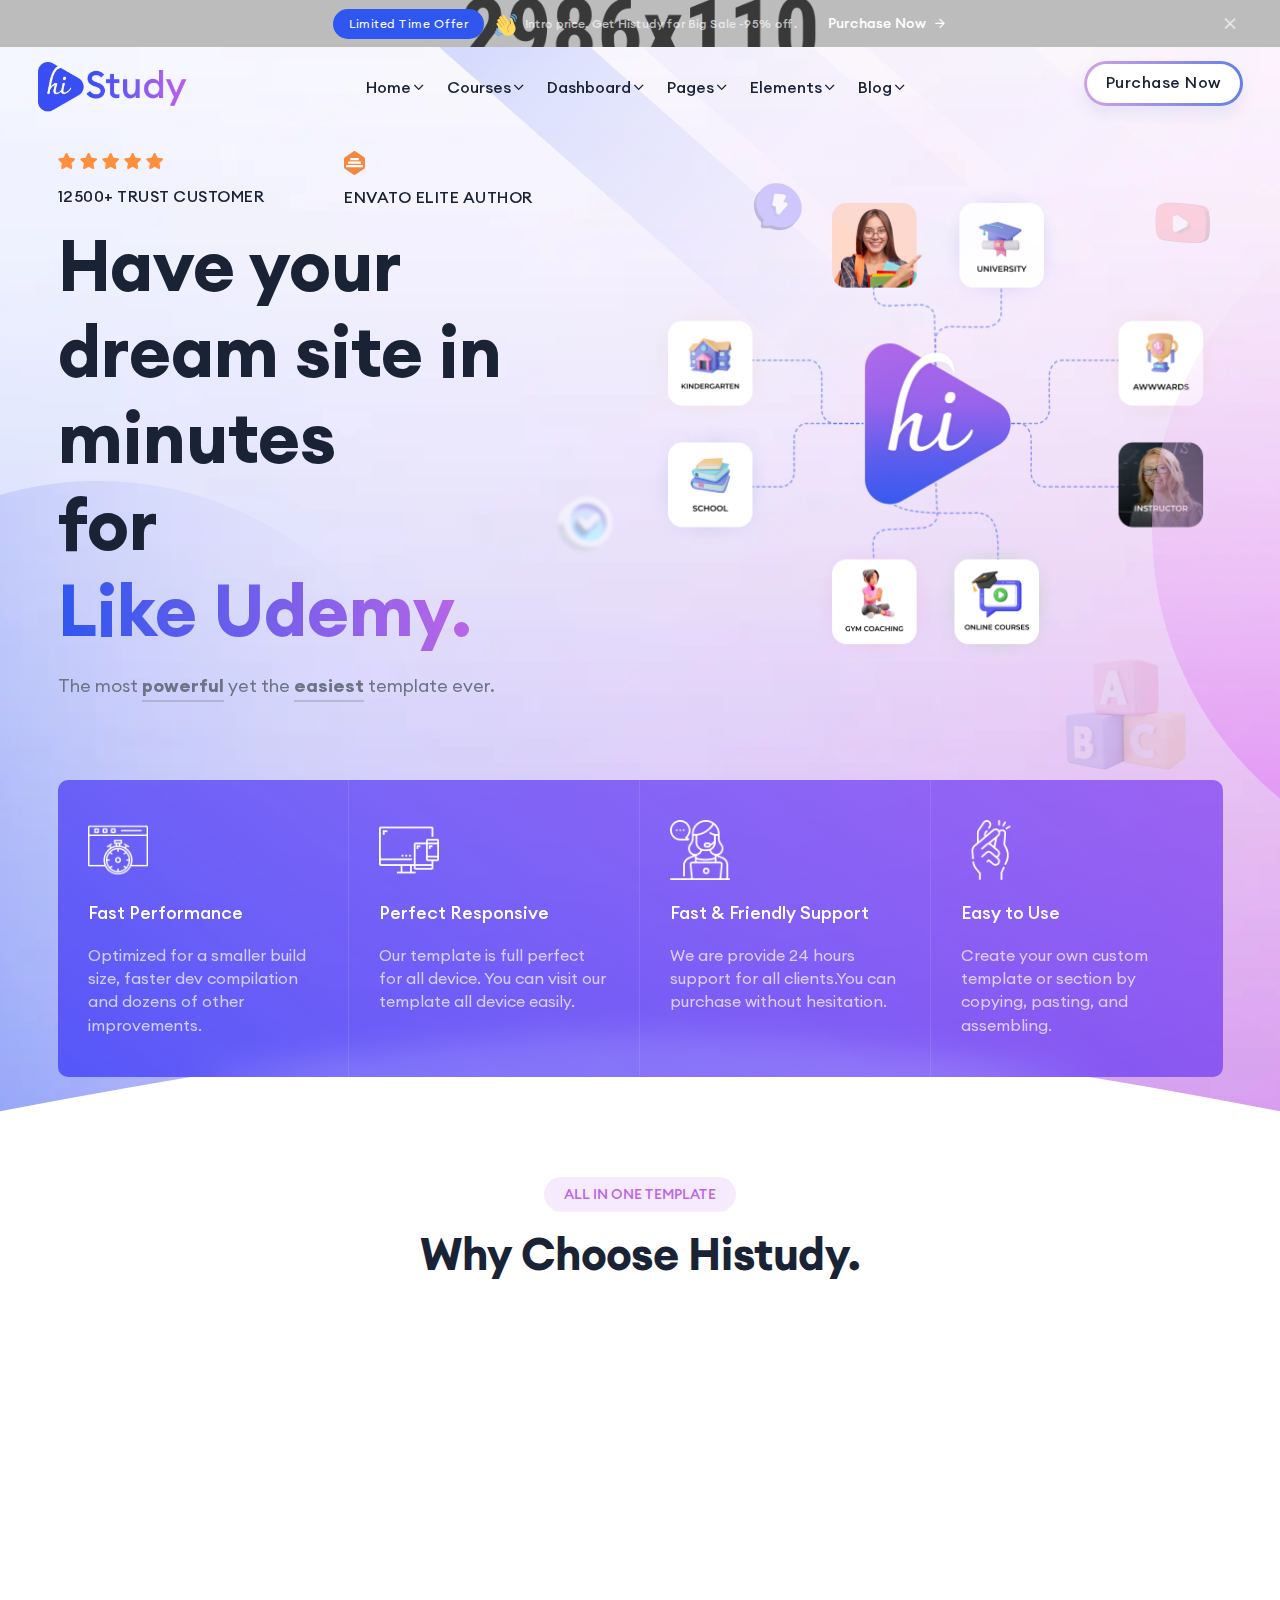
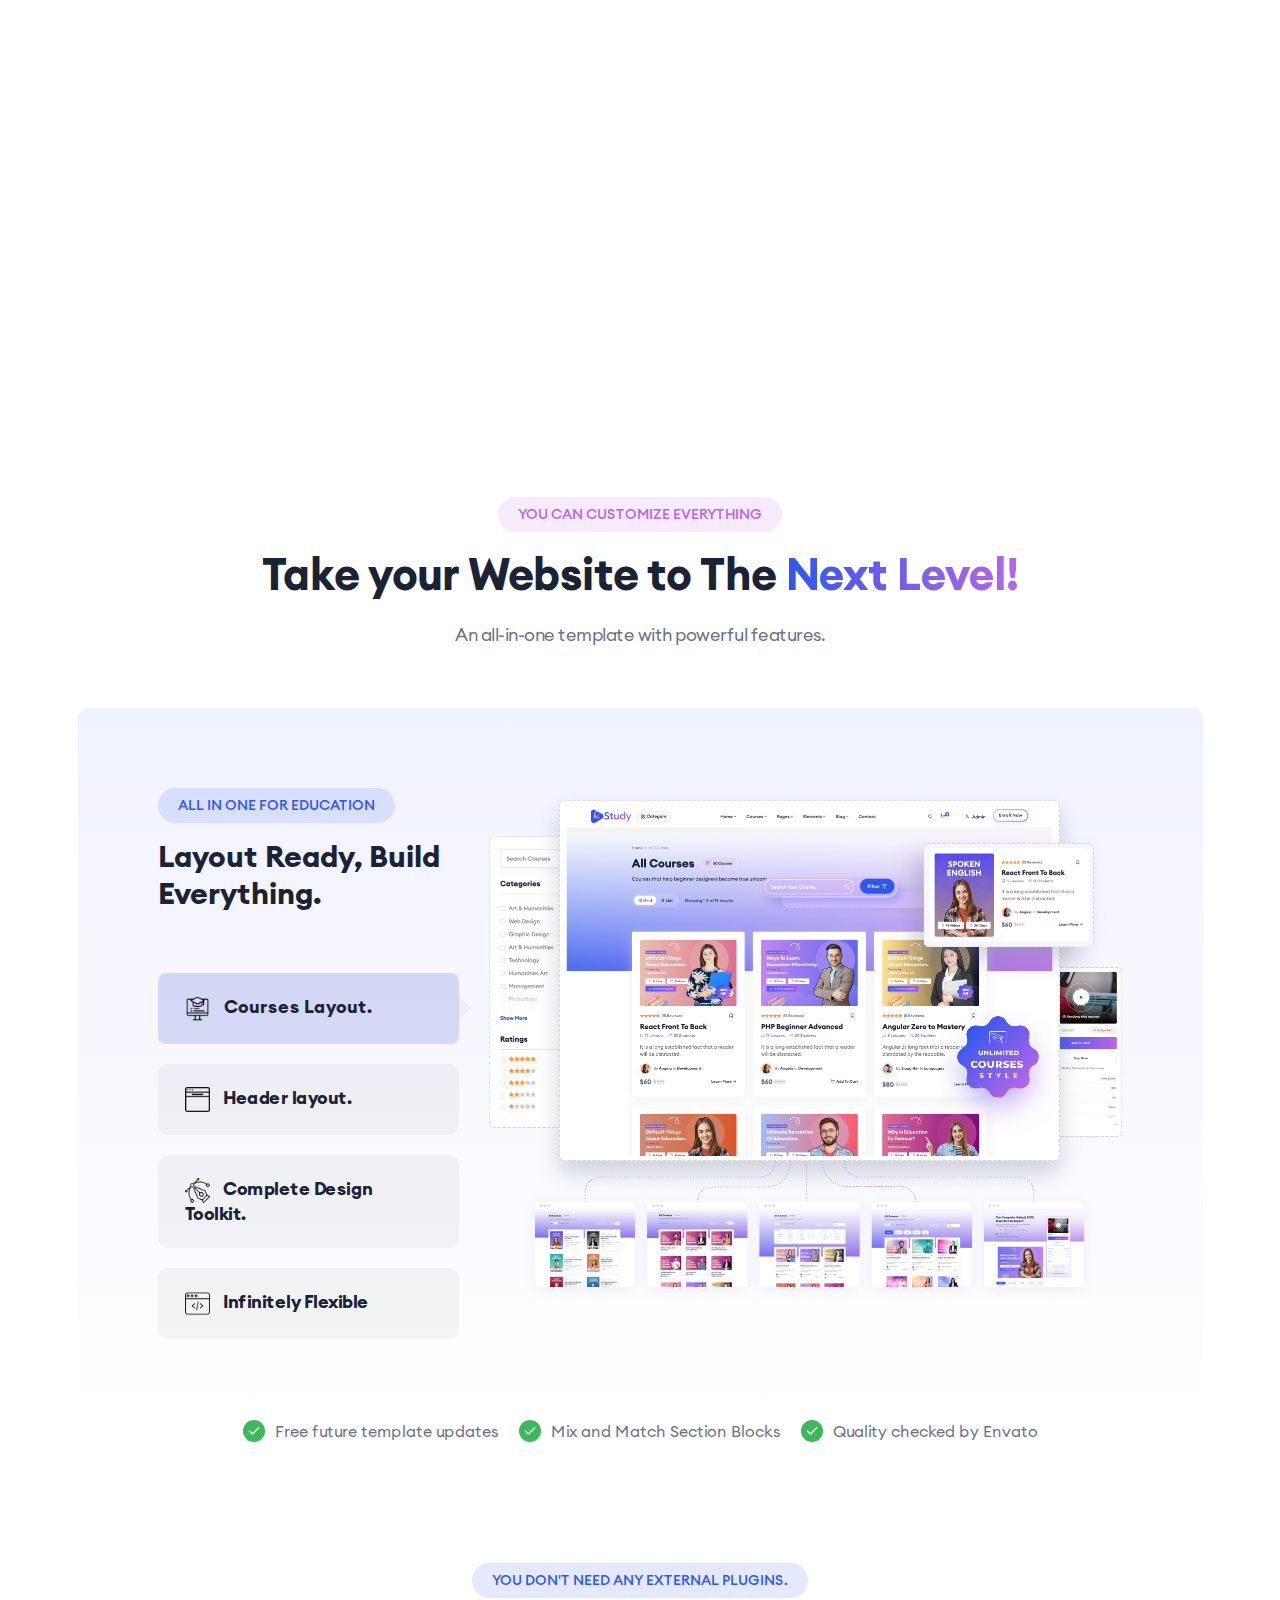
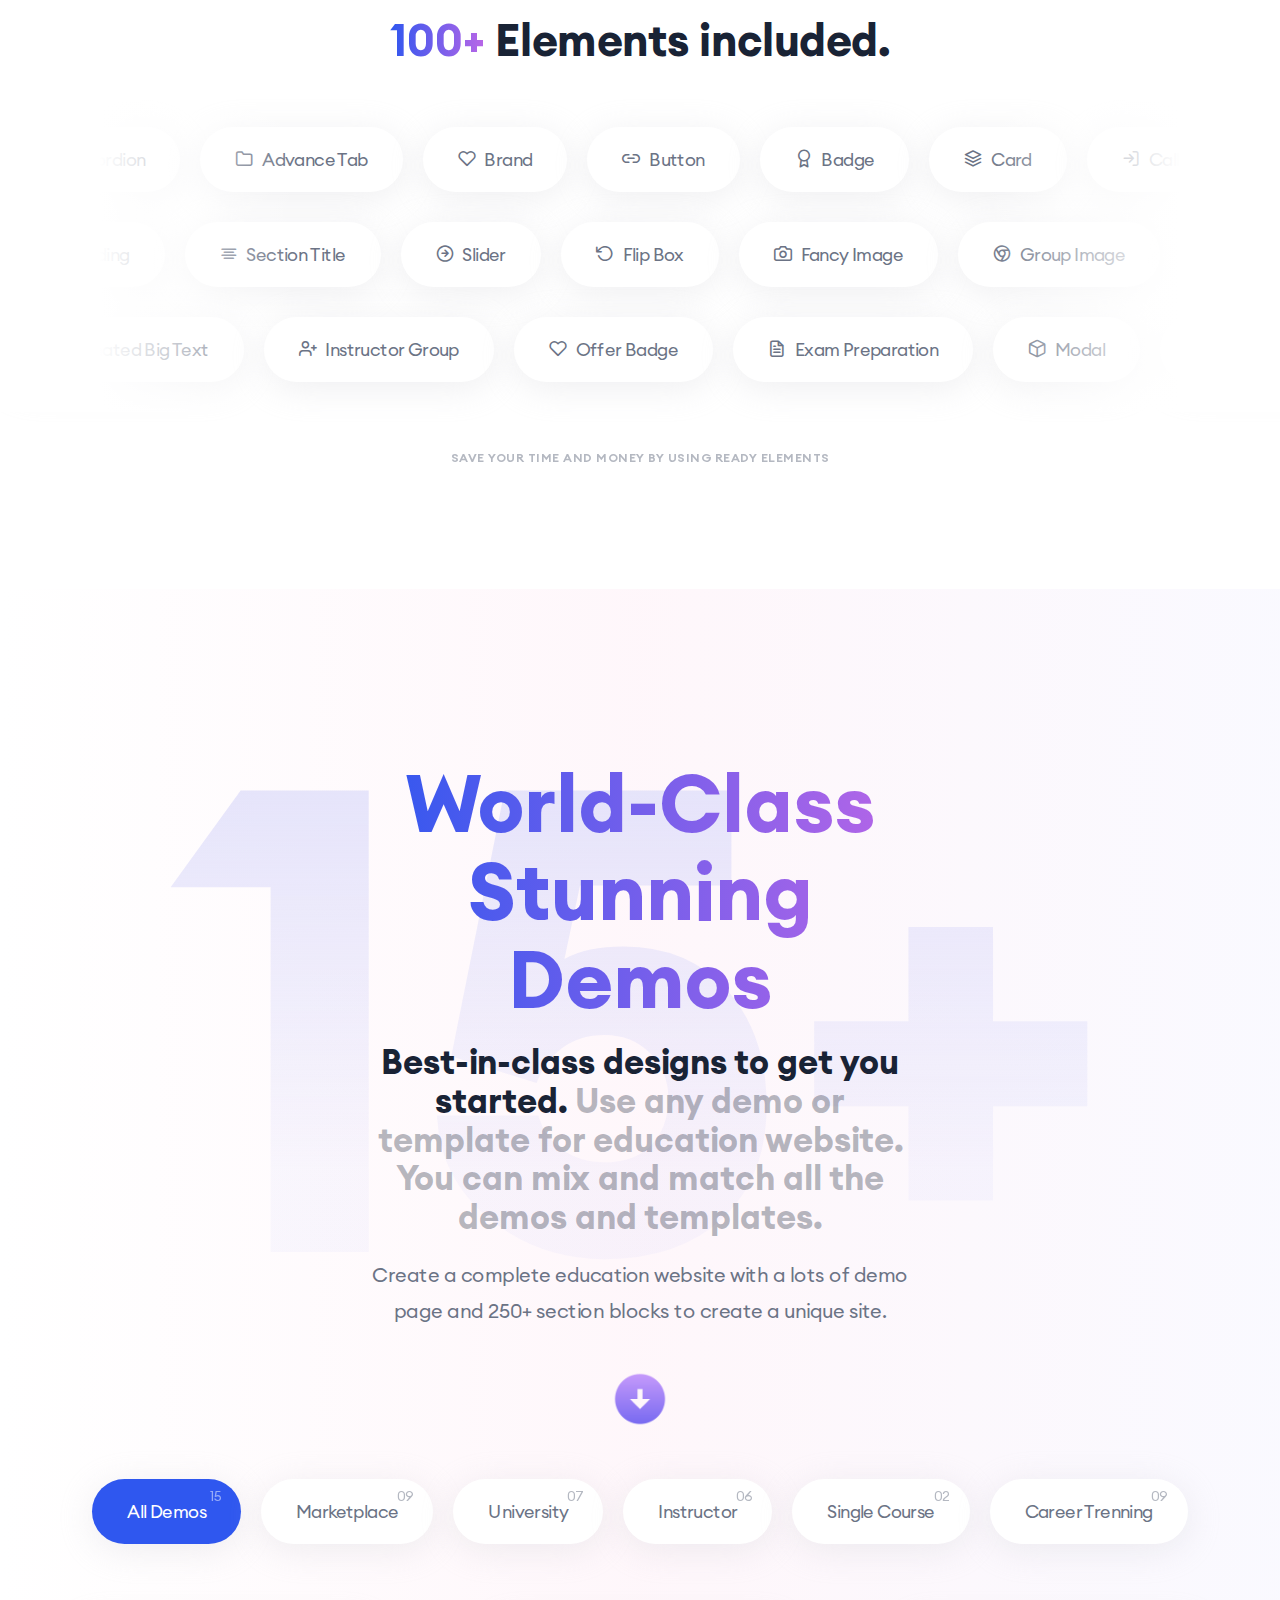
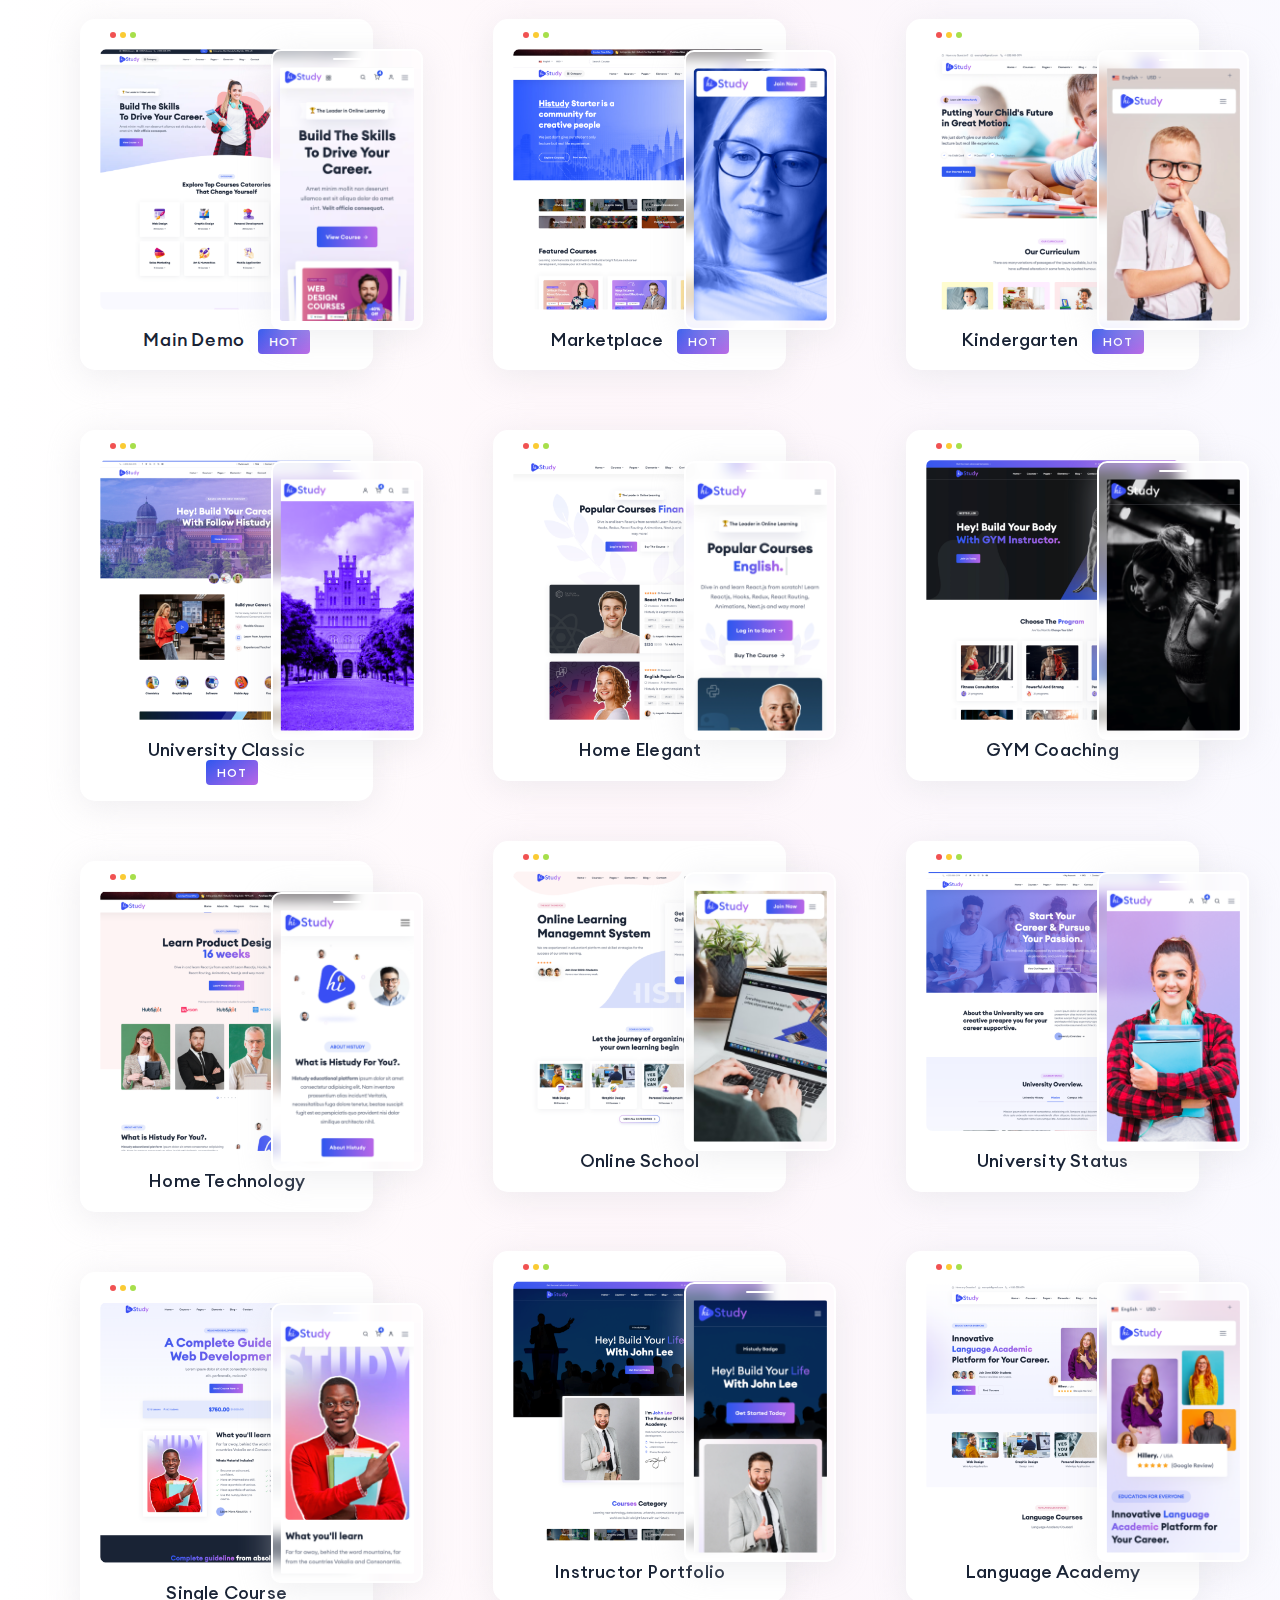
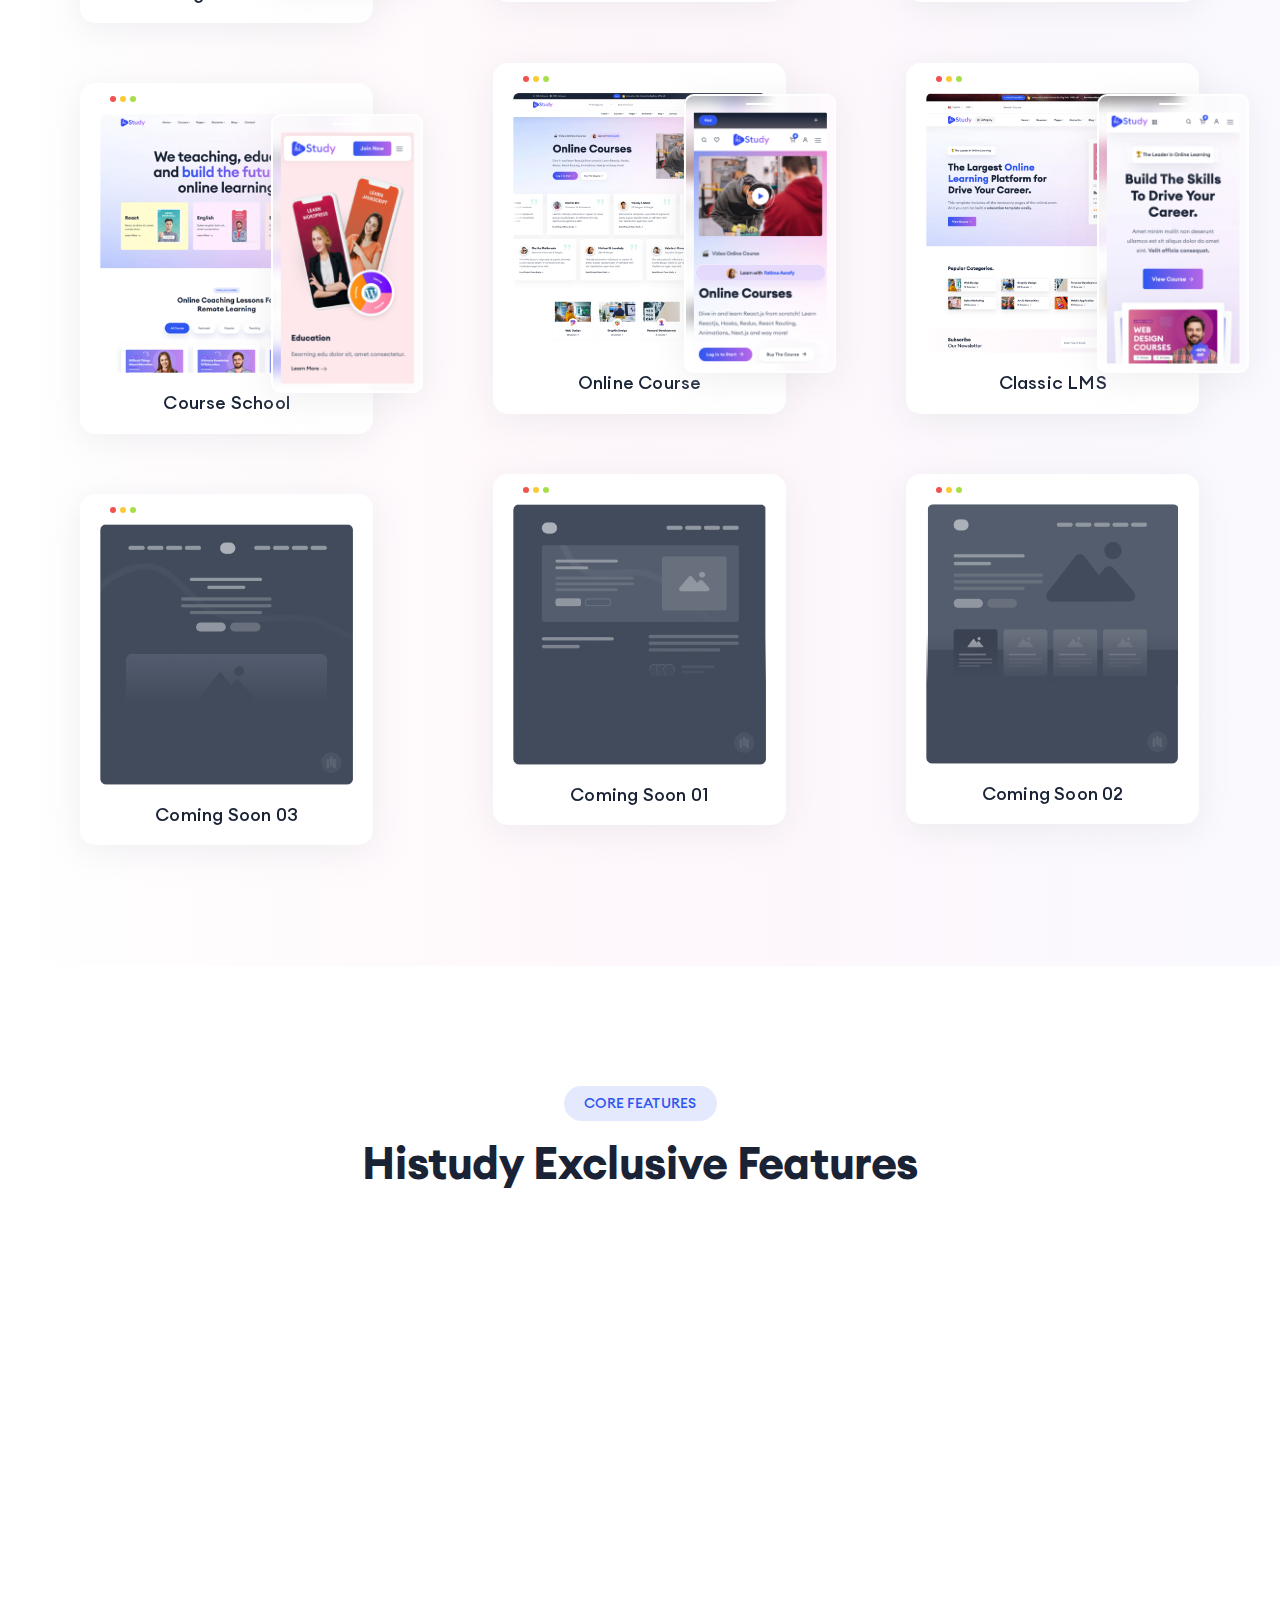
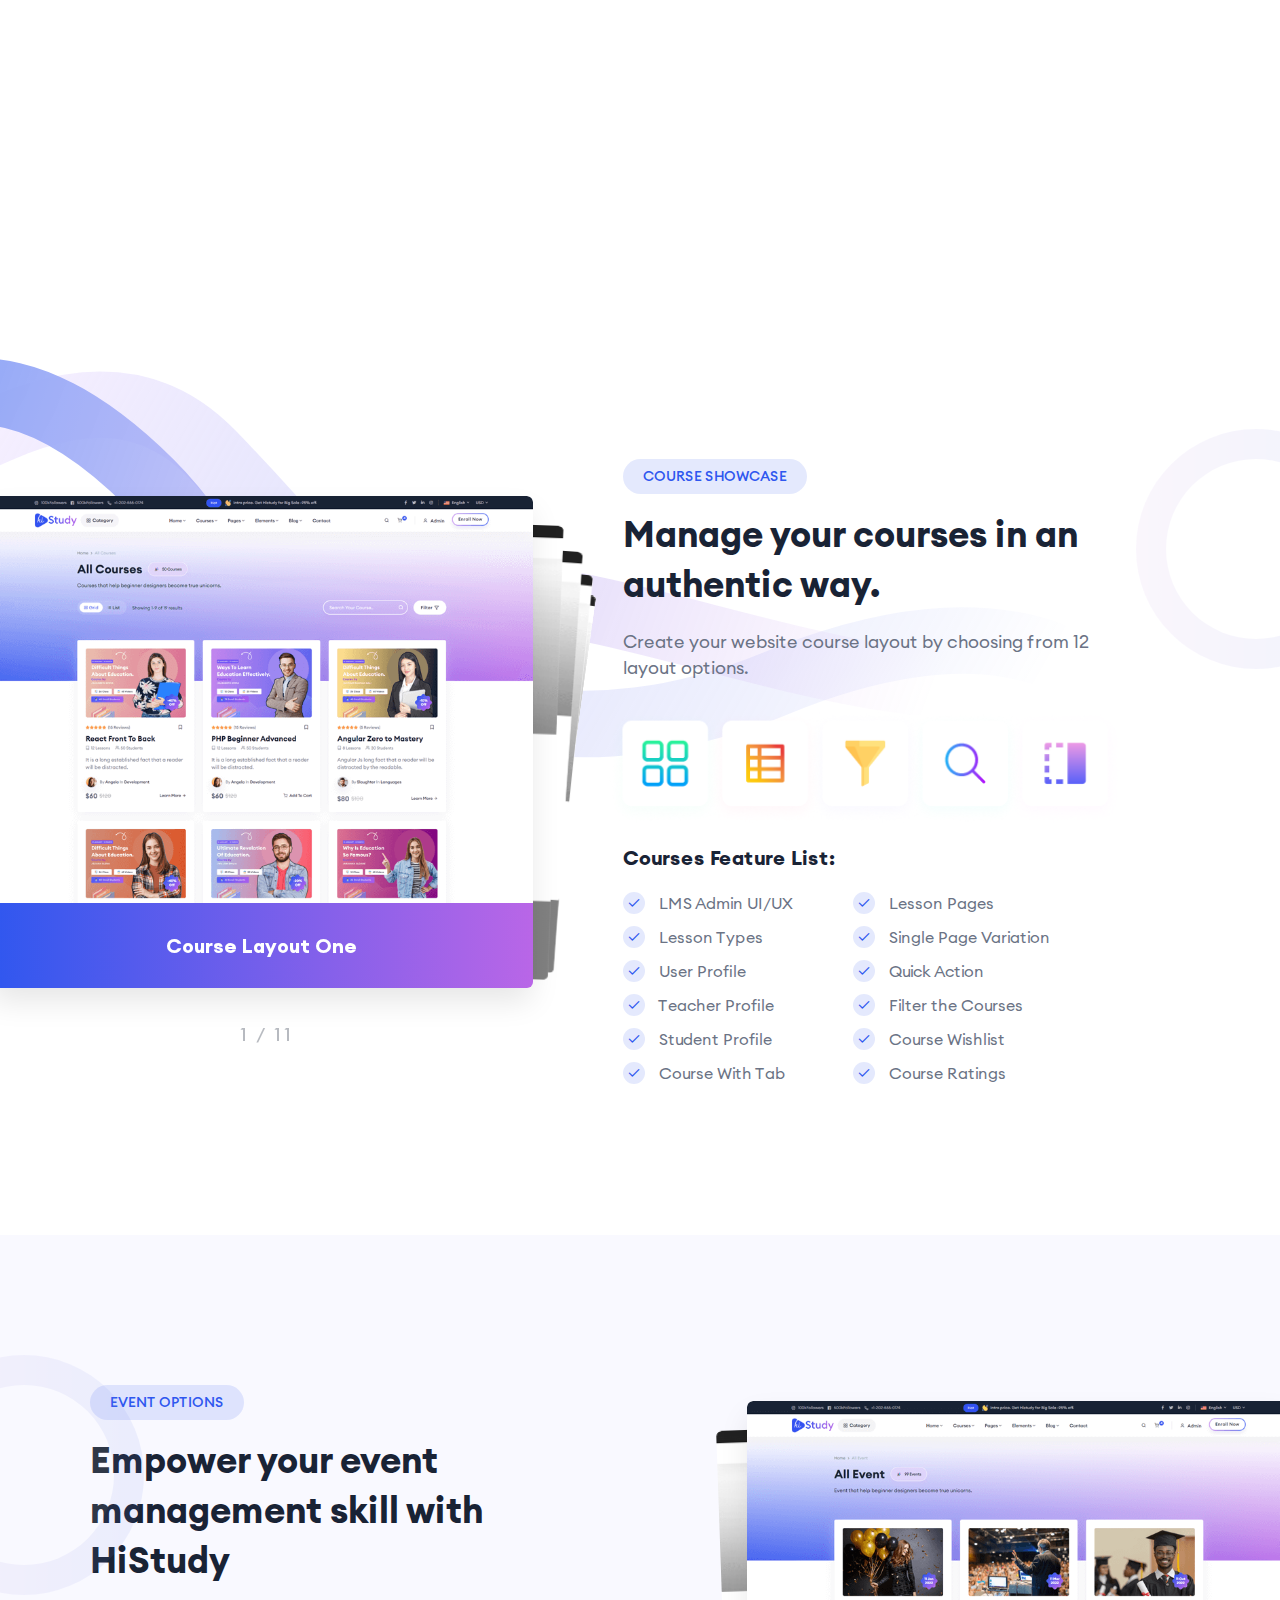
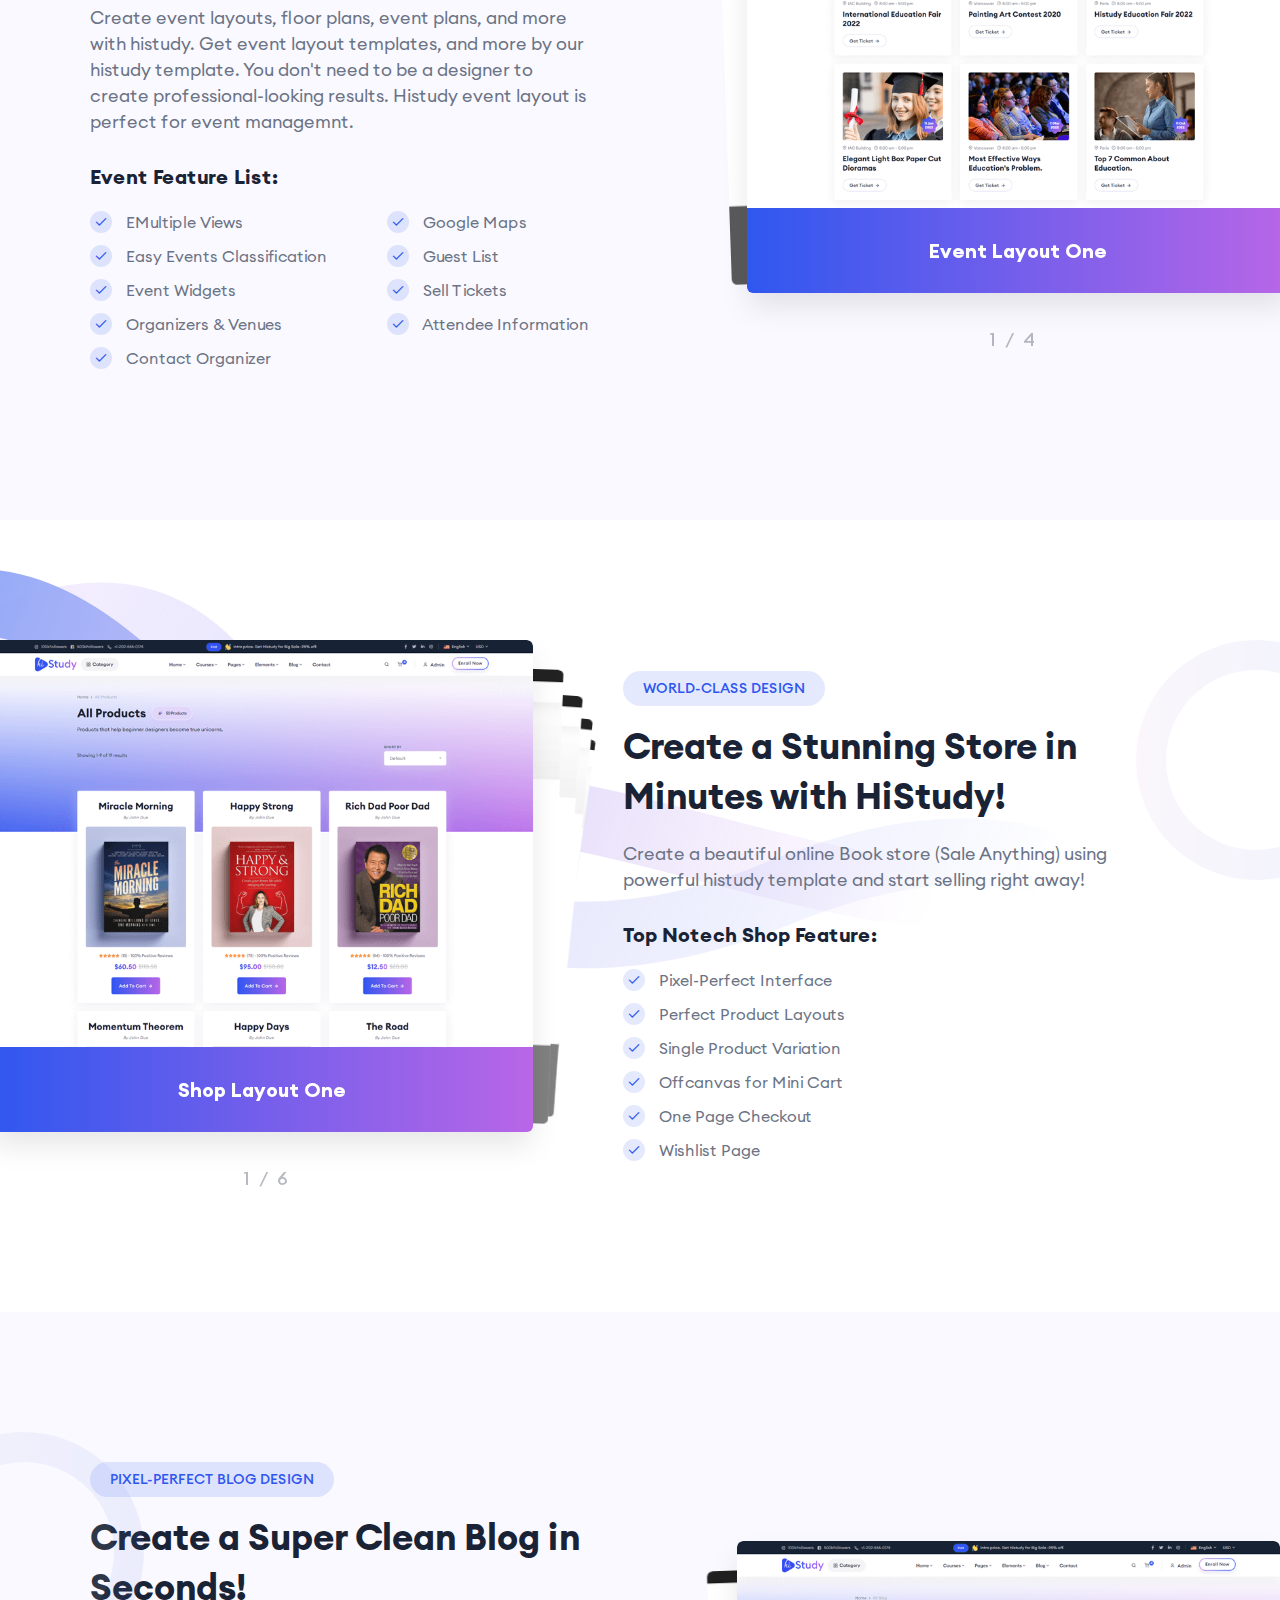
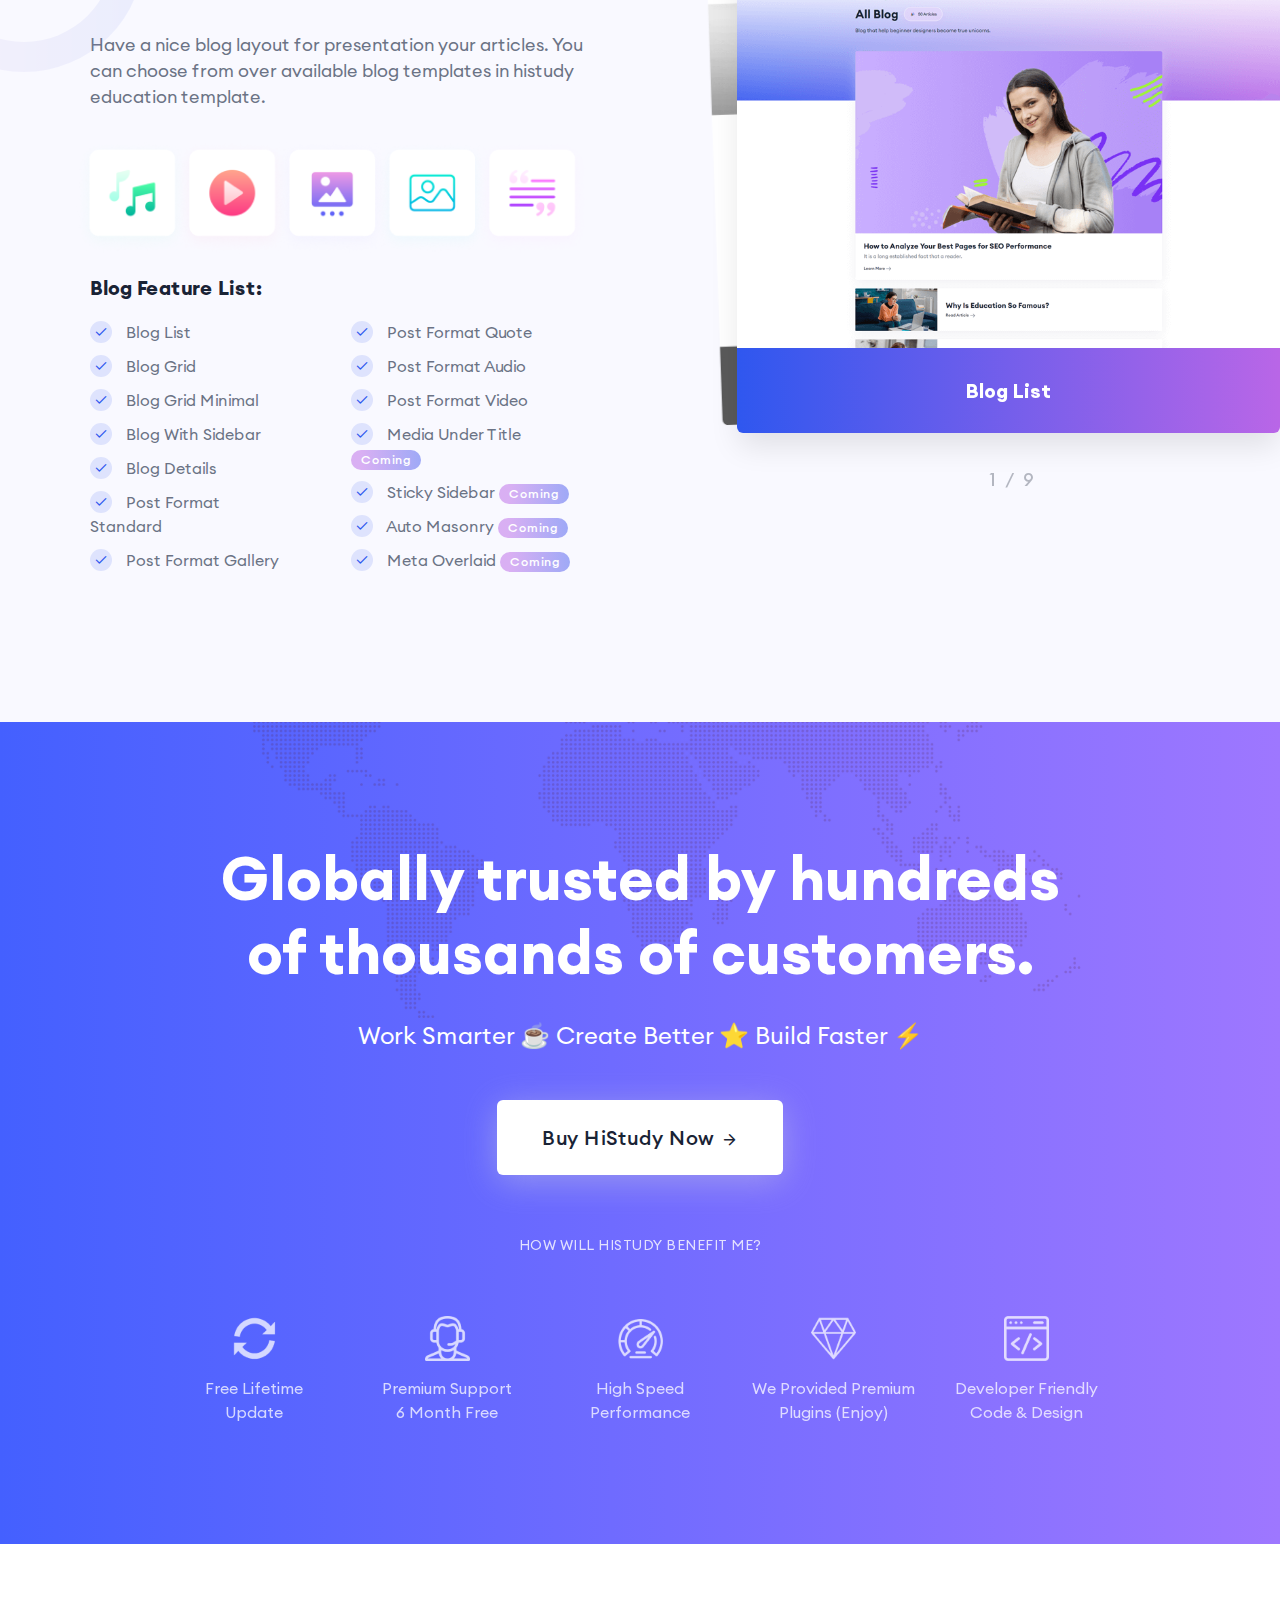
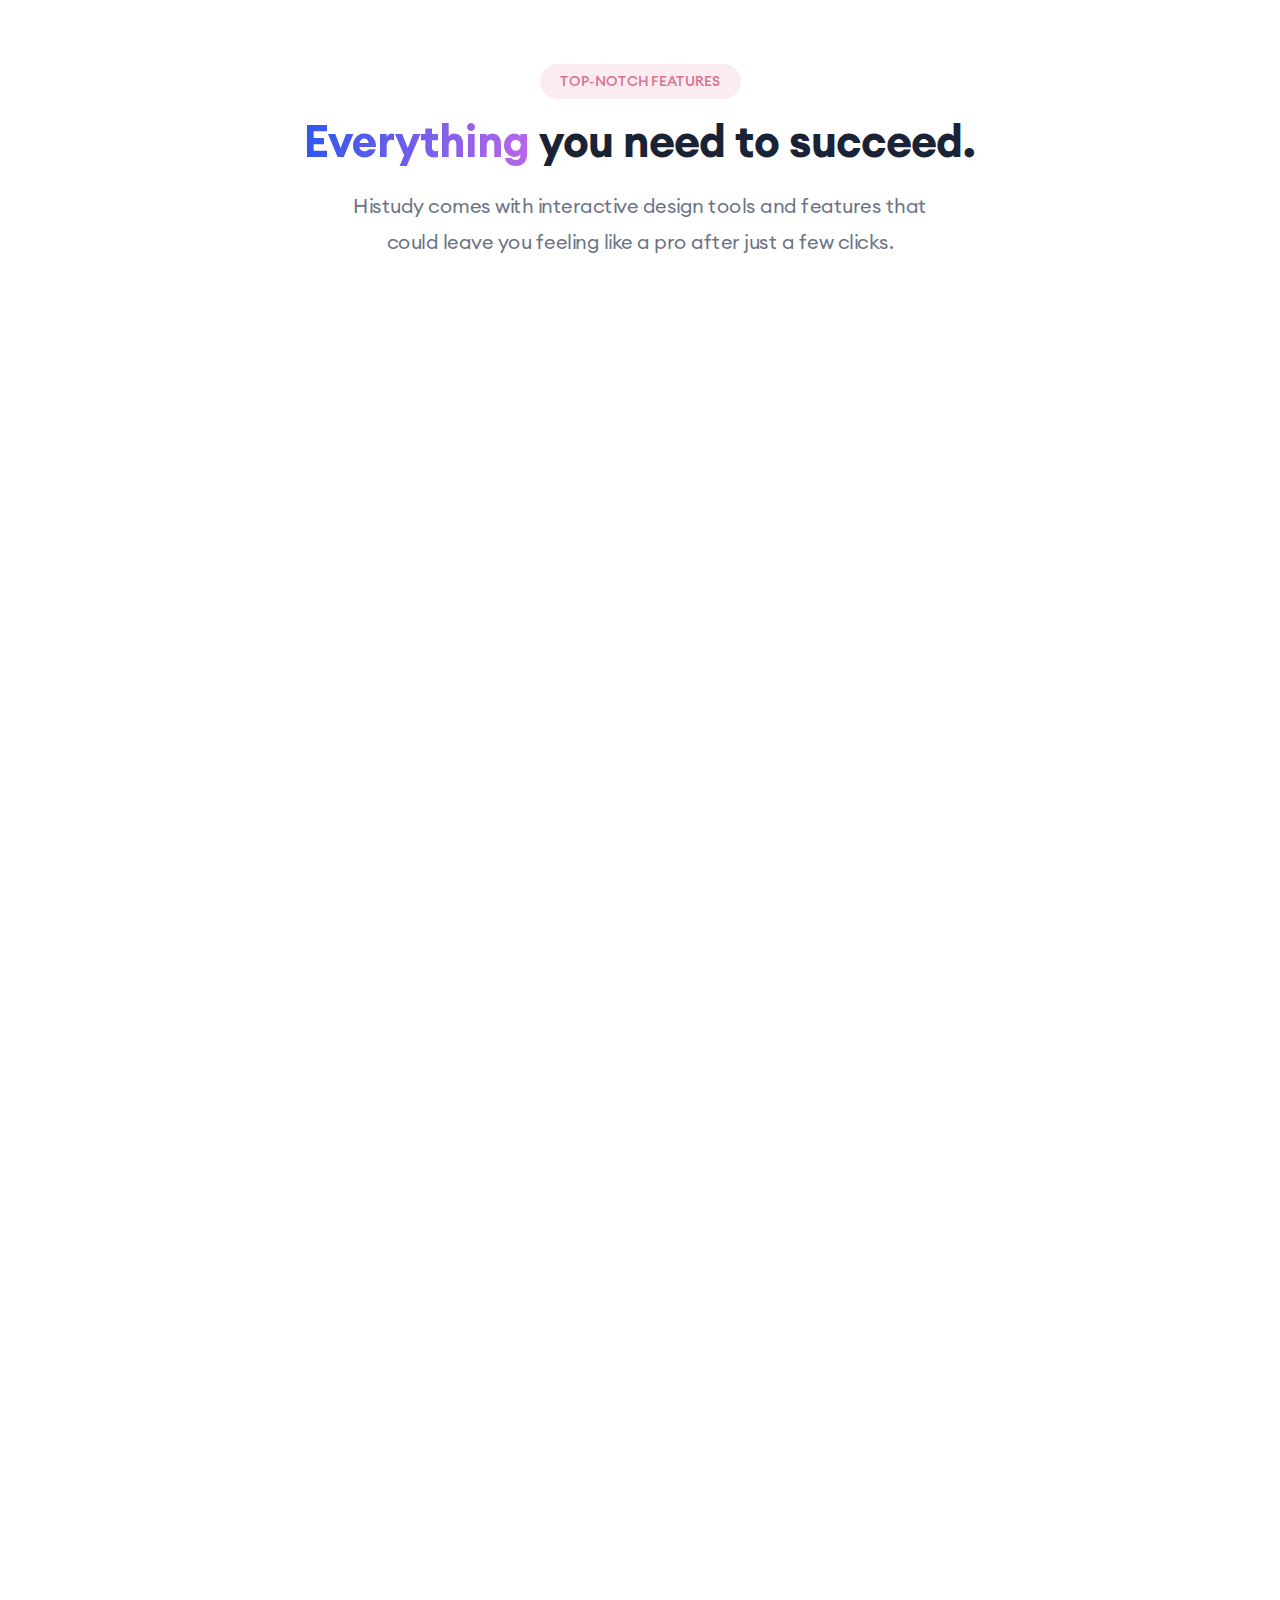
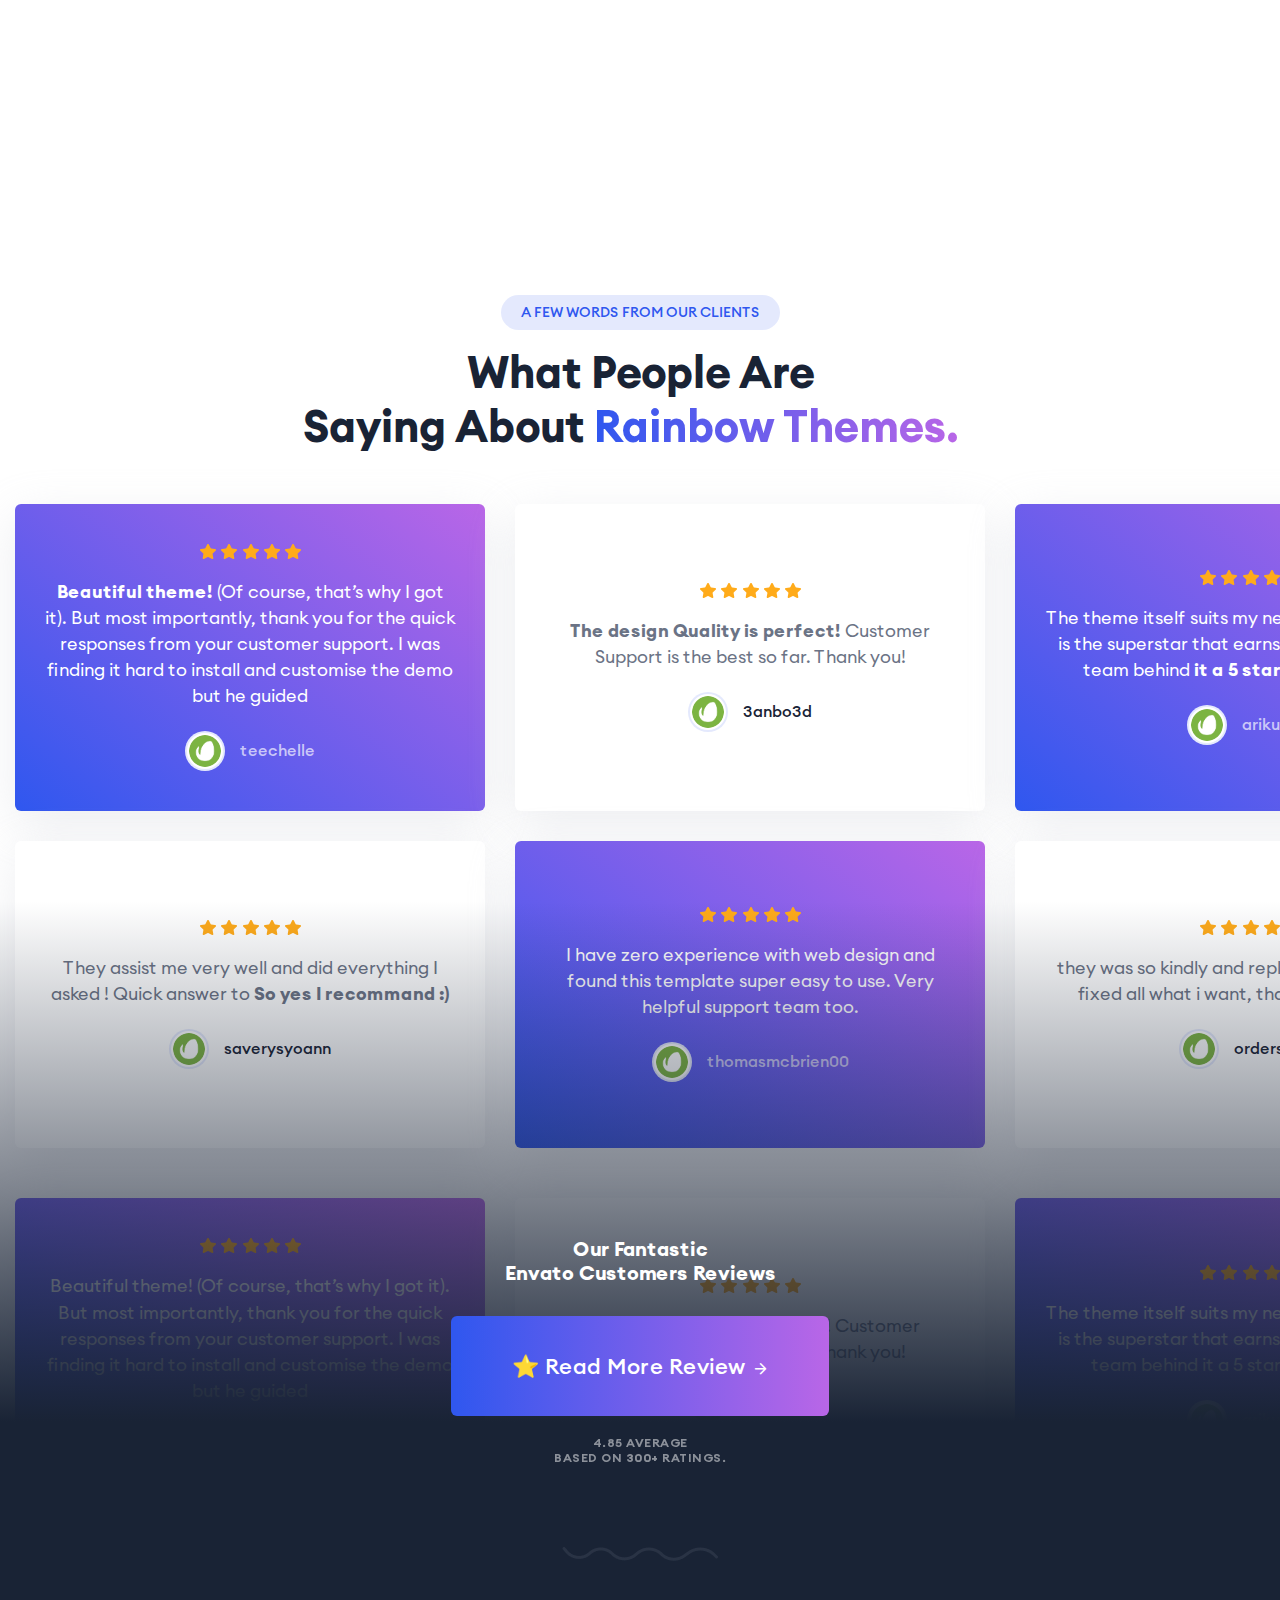
==== index.html @ dfe03847 "upload de todos los archivos al repo" ====
<!DOCTYPE html>
<html lang="en">

<head>
    <meta charset="utf-8">
    <meta http-equiv="x-ua-compatible" content="ie=edge">
    <title>Histudy - Online Courses & Education Bootstrap5 Template</title>
    <meta name="robots" content="noindex, follow" />
    <meta name="description" content="">
    <meta name="viewport" content="width=device-width, initial-scale=1, shrink-to-fit=no">

    <!-- Favicon -->
    <link rel="shortcut icon" type="image/x-icon" href="assets/images/favicon.png">

    <!-- CSS
	============================================ -->
    <link rel="stylesheet" href="assets/css/vendor/bootstrap.min.css">
    <link rel="stylesheet" href="assets/css/vendor/slick.css">
    <link rel="stylesheet" href="assets/css/vendor/slick-theme.css">
    <link rel="stylesheet" href="assets/css/plugins/sal.css">
    <link rel="stylesheet" href="assets/css/plugins/feather.css">
    <link rel="stylesheet" href="assets/css/plugins/fontawesome.min.css">
    <link rel="stylesheet" href="assets/css/plugins/euclid-circulara.css">
    <link rel="stylesheet" href="assets/css/plugins/swiper.css">
    <link rel="stylesheet" href="assets/css/plugins/magnify.css">
    <link rel="stylesheet" href="assets/css/plugins/odometer.css">
    <link rel="stylesheet" href="assets/css/plugins/animation.css">
    <link rel="stylesheet" href="assets/css/plugins/bootstrap-select.min.css">
    <link rel="stylesheet" href="assets/css/plugins/jquery-ui.css">
    <link rel="stylesheet" href="assets/css/plugins/magnigy-popup.min.css">
    <link rel="stylesheet" href="assets/css/plugins/plyr.css">
    <link rel="stylesheet" href="assets/css/style.css">
</head>

<body class="rbt-header-sticky">

    <!-- Start Campain Area  -->
    <div class="rbt-header-campaign rbt-header-campaign-1 rbt-header-top-news bg-image1 d-none d-lg-block">
        <div class="wrapper">
            <div class="container">
                <div class="row">
                    <div class="col-lg-12">
                        <div class="inner justify-content-center">
                            <div class="content">
                                <span class="rbt-badge variation-02 bg-color-primary color-white radius-round">Limited
                                    Time Offer</span>
                                <span class="news-text color-white-off"><img src="assets/images/icons/hand-emojji.svg"
                                        alt="Hand Emojji Images"> Intro price. Get Histudy for Big Sale -95% off.</span>
                            </div>
                            <div class="right-button">
                                <a class="rbt-btn-link color-white" href="https://themeforest.net/checkout/from_item/42846507?license=regular">
                                    <span>Purchase Now <i class="feather-arrow-right"></i></span>
                                </a>
                            </div>
                        </div>
                    </div>
                </div>
            </div>
        </div>
        <div class="icon-close position-right">
            <button class="rbt-round-btn btn-white-off bgsection-activation">
                <i class="feather-x"></i>
            </button>
        </div>
    </div>
    <!-- End Campain Area  -->


    <!-- Start Header Area  -->
    <header class="rbt-header rbt-header-10">
        <div class="rbt-sticky-placeholder"></div>
        <div class="rbt-header-wrapper header-space-betwween header-transparent header-sticky">
            <div class="container-fluid">
                <div class="mainbar-row rbt-navigation-start align-items-center">
                    <div class="header-left rbt-header-content">
                        <div class="header-info">
                            <div class="logo">
                                <a href="index.html">
                                    <img src="assets/images/logo/logo.png" alt="Education Logo Images">
                                </a>
                            </div>
                        </div>
                    </div>
                    <div class="rbt-main-navigation d-none d-xl-block">
                        <nav class="mainmenu-nav">
                            <ul class="mainmenu">
                                <li class="with-megamenu has-menu-child-item position-static">
                                    <a href="#">Home <i class="feather-chevron-down"></i></a>
                                    <!-- Start Mega Menu  -->
                                    <div class="rbt-megamenu menu-skin-dark">
                                        <div class="wrapper">
                                            <div class="row row--15 home-plesentation-wrapper single-dropdown-menu-presentation">

                                                <!-- Start Single Demo  -->
                                                <div class="col-lg-12 col-xl-2 col-xxl-2 col-md-12 col-sm-12 col-12 single-mega-item">
                                                    <div class="demo-single">
                                                        <div class="inner">
                                                            <div class="thumbnail">
                                                                <a href="01-main-demo.html"><img src="assets/images/splash/demo/h1.jpg" alt="Demo Images"></a>
                                                            </div>
                                                            <div class="content">
                                                                <h4 class="title"><a href="01-main-demo.html">Home Demo <span class="btn-icon"><i class="feather-arrow-right"></i></span></a></h4>
                                                            </div>
                                                        </div>
                                                    </div>
                                                </div>
                                                <!-- End Single Demo  -->

                                                <!-- Start Single Demo  -->
                                                <div class="col-lg-12 col-xl-2 col-xxl-2 col-md-12 col-sm-12 col-12 single-mega-item">
                                                    <div class="demo-single">
                                                        <div class="inner">
                                                            <div class="thumbnail">
                                                                <a href="12-marketplace.html"><img src="assets/images/splash/demo/h12.jpg" alt="Demo Images"></a>
                                                            </div>
                                                            <div class="content">
                                                                <h4 class="title"><a href="12-marketplace.html">Marketplace <span class="btn-icon"><i class="feather-arrow-right"></i></span></a></h4>
                                                            </div>
                                                        </div>
                                                    </div>
                                                </div>
                                                <!-- End Single Demo  -->
                                                <!-- Start Single Demo  -->
                                                <div class="col-lg-12 col-xl-2 col-xxl-2 col-md-12 col-sm-12 col-12 single-mega-item">
                                                    <div class="demo-single">
                                                        <div class="inner">
                                                            <div class="thumbnail">
                                                                <a href="04-kindergarten.html"><img src="assets/images/splash/demo/h4.jpg" alt="Demo Images"></a>
                                                            </div>
                                                            <div class="content">
                                                                <h4 class="title"><a href="04-kindergarten.html">kindergarten <span class="btn-icon"><i class="feather-arrow-right"></i></span></a></h4>
                                                            </div>
                                                        </div>
                                                    </div>
                                                </div>
                                                <!-- End Single Demo  -->
                                                <!-- Start Single Demo  -->
                                                <div class="col-lg-12 col-xl-2 col-xxl-2 col-md-12 col-sm-12 col-12 single-mega-item">
                                                    <div class="demo-single">
                                                        <div class="inner">
                                                            <div class="thumbnail">
                                                                <a href="13-university-classic.html"><img src="assets/images/splash/demo/h13.jpg" alt="Demo Images"></a>
                                                            </div>
                                                            <div class="content">
                                                                <h4 class="title"><a href="13-university-classic.html">University Classic <span class="btn-icon"><i class="feather-arrow-right"></i></span></a></h4>
                                                            </div>
                                                        </div>
                                                    </div>
                                                </div>
                                                <!-- End Single Demo  -->

                                                <!-- Start Single Demo  -->
                                                <div class="col-lg-12 col-xl-2 col-xxl-2 col-md-12 col-sm-12 col-12 single-mega-item">
                                                    <div class="demo-single">
                                                        <div class="inner">
                                                            <div class="thumbnail">
                                                                <a href="14-home-elegant.html"><img src="assets/images/splash/demo/h14.jpg" alt="Demo Images"></a>
                                                            </div>
                                                            <div class="content">
                                                                <h4 class="title"><a href="14-home-elegant.html">Home Elegant <span class="btn-icon"><i class="feather-arrow-right"></i></span></a></h4>
                                                            </div>
                                                        </div>
                                                    </div>
                                                </div>
                                                <!-- End Single Demo  -->

                                                <!-- Start Single Demo  -->
                                                <div class="col-lg-12 col-xl-2 col-xxl-2 col-md-12 col-sm-12 col-12 single-mega-item">
                                                    <div class="demo-single">
                                                        <div class="inner">
                                                            <div class="thumbnail">
                                                                <a href="09-gym-coaching.html"><img src="assets/images/splash/demo/h9.jpg" alt="Demo Images"></a>
                                                            </div>
                                                            <div class="content">
                                                                <h4 class="title"><a href="09-gym-coaching.html">Gym Coaching <span class="btn-icon"><i class="feather-arrow-right"></i></span></a></h4>
                                                            </div>
                                                        </div>
                                                    </div>
                                                </div>
                                                <!-- End Single Demo  -->

                                                <!-- Start Single Demo  -->
                                                <div class="col-lg-12 col-xl-2 col-xxl-2 col-md-12 col-sm-12 col-12 single-mega-item">
                                                    <div class="demo-single">
                                                        <div class="inner">
                                                            <div class="thumbnail">
                                                                <a href="03-online-school.html"><img src="assets/images/splash/demo/h3.jpg" alt="Demo Images"></a>
                                                            </div>
                                                            <div class="content">
                                                                <h4 class="title"><a href="03-online-school.html">Online School <span class="btn-icon"><i class="feather-arrow-right"></i></span></a></h4>
                                                            </div>
                                                        </div>
                                                    </div>
                                                </div>
                                                <!-- End Single Demo  -->

                                                <!-- Start Single Demo  -->
                                                <div class="col-lg-12 col-xl-2 col-xxl-2 col-md-12 col-sm-12 col-12 single-mega-item">
                                                    <div class="demo-single">
                                                        <div class="inner">
                                                            <div class="thumbnail">
                                                                <a href="06-university-status.html"><img src="assets/images/splash/demo/h6.jpg" alt="Demo Images"></a>
                                                            </div>
                                                            <div class="content">
                                                                <h4 class="title"><a href="06-university-status.html">University Status <span class="btn-icon"><i class="feather-arrow-right"></i></span></a></h4>
                                                            </div>
                                                        </div>
                                                    </div>
                                                </div>
                                                <!-- End Single Demo  -->

                                                <!-- Start Single Demo  -->
                                                <div class="col-lg-12 col-xl-2 col-xxl-2 col-md-12 col-sm-12 col-12 single-mega-item">
                                                    <div class="demo-single">
                                                        <div class="inner">
                                                            <div class="thumbnail">
                                                                <a href="15-home-technology.html"><img src="assets/images/splash/demo/h15.jpg" alt="Demo Images"></a>
                                                            </div>
                                                            <div class="content">
                                                                <h4 class="title"><a href="15-home-technology.html">Home Technology <span class="btn-icon"><i class="feather-arrow-right"></i></span></a></h4>
                                                            </div>
                                                        </div>
                                                    </div>
                                                </div>
                                                <!-- End Single Demo  -->

                                                <!-- Start Single Demo  -->
                                                <div class="col-lg-12 col-xl-2 col-xxl-2 col-md-12 col-sm-12 col-12 single-mega-item">
                                                    <div class="demo-single">
                                                        <div class="inner">
                                                            <div class="thumbnail">
                                                                <a href="07-instructor-portfolio.html"><img src="assets/images/splash/demo/h7.jpg" alt="Demo Images"></a>
                                                            </div>
                                                            <div class="content">
                                                                <h4 class="title"><a href="07-instructor-portfolio.html">Instructor Portfolio <span class="btn-icon"><i class="feather-arrow-right"></i></span></a></h4>
                                                            </div>
                                                        </div>
                                                    </div>
                                                </div>
                                                <!-- End Single Demo  -->

                                                <!-- Start Single Demo  -->
                                                <div class="col-lg-12 col-xl-2 col-xxl-2 col-md-12 col-sm-12 col-12 single-mega-item">
                                                    <div class="demo-single">
                                                        <div class="inner">
                                                            <div class="thumbnail">
                                                                <a href="08-language-academy.html"><img src="assets/images/splash/demo/h8.jpg" alt="Demo Images"></a>
                                                            </div>
                                                            <div class="content">
                                                                <h4 class="title"><a href="08-language-academy.html">Language Academy <span class="btn-icon"><i class="feather-arrow-right"></i></span></a></h4>
                                                            </div>
                                                        </div>
                                                    </div>
                                                </div>
                                                <!-- End Single Demo  -->

                                                <!-- Start Single Demo  -->
                                                <div class="col-lg-12 col-xl-2 col-xxl-2 col-md-12 col-sm-12 col-12 single-mega-item">
                                                    <div class="demo-single">
                                                        <div class="inner">
                                                            <div class="thumbnail">
                                                                <a href="11-single-course.html"><img src="assets/images/splash/demo/h11.jpg" alt="Demo Images"></a>
                                                            </div>
                                                            <div class="content">
                                                                <h4 class="title"><a href="11-single-course.html">Single Course <span class="btn-icon"><i class="feather-arrow-right"></i></span></a></h4>
                                                            </div>
                                                        </div>
                                                    </div>
                                                </div>
                                                <!-- End Single Demo  -->

                                                <!-- Start Single Demo  -->
                                                <div class="col-lg-12 col-xl-2 col-xxl-2 col-md-12 col-sm-12 col-12 single-mega-item">
                                                    <div class="demo-single">
                                                        <div class="inner">
                                                            <div class="thumbnail">
                                                                <a href="10-online-course.html"><img src="assets/images/splash/demo/h10.jpg" alt="Demo Images"></a>
                                                            </div>
                                                            <div class="content">
                                                                <h4 class="title"><a href="10-online-course.html">Online Course <span class="btn-icon"><i class="feather-arrow-right"></i></span></a></h4>
                                                            </div>
                                                        </div>
                                                    </div>
                                                </div>
                                                <!-- End Single Demo  -->

                                                <!-- Start Single Demo  -->
                                                <div class="col-lg-12 col-xl-2 col-xxl-2 col-md-12 col-sm-12 col-12 single-mega-item">
                                                    <div class="demo-single">
                                                        <div class="inner">
                                                            <div class="thumbnail">
                                                                <a href="05-classic-lms.html"><img src="assets/images/splash/demo/h5.jpg" alt="Demo Images"></a>
                                                            </div>
                                                            <div class="content">
                                                                <h4 class="title"><a href="05-classic-lms.html">Classic Lms <span class="btn-icon"><i class="feather-arrow-right"></i></span></a></h4>
                                                            </div>
                                                        </div>
                                                    </div>
                                                </div>
                                                <!-- End Single Demo  -->

                                                <!-- Start Single Demo  -->
                                                <div class="col-lg-12 col-xl-2 col-xxl-2 col-md-12 col-sm-12 col-12 single-mega-item">
                                                    <div class="demo-single">
                                                        <div class="inner">
                                                            <div class="thumbnail">
                                                                <a href="02-course-school.html"><img src="assets/images/splash/demo/h2.jpg" alt="Demo Images"></a>
                                                            </div>
                                                            <div class="content">
                                                                <h4 class="title"><a href="02-course-school.html">Course School <span class="btn-icon"><i class="feather-arrow-right"></i></span></a></h4>
                                                            </div>
                                                        </div>
                                                    </div>
                                                </div>
                                                <!-- End Single Demo  -->

                                                <!-- Start Single Demo  -->
                                                <div class="col-lg-12 col-xl-2 col-xxl-2 col-md-12 col-sm-12 col-12 single-mega-item coming-soon">
                                                    <div class="demo-single">
                                                        <div class="inner">
                                                            <div class="thumbnail">
                                                                <a href="#"><img src="assets/images/splash/demo/coming-soon-1.png" alt="Demo Images"></a>
                                                            </div>
                                                            <div class="content">
                                                                <h4 class="title"><a href="#">Coming Soon <span class="btn-icon"><i class="feather-arrow-right"></i></span></a></h4>
                                                            </div>
                                                        </div>
                                                    </div>
                                                </div>
                                                <!-- End Single Demo  -->

                                                <!-- Start Single Demo  -->
                                                <div class="col-lg-12 col-xl-2 col-xxl-2 col-md-12 col-sm-12 col-12 single-mega-item coming-soon">
                                                    <div class="demo-single">
                                                        <div class="inner">
                                                            <div class="thumbnail">
                                                                <a href="#"><img src="assets/images/splash/demo/coming-soon-2.png" alt="Demo Images"></a>
                                                            </div>
                                                            <div class="content">
                                                                <h4 class="title"><a href="#">Coming Soon 2 <span class="btn-icon"><i class="feather-arrow-right"></i></span></a></h4>
                                                            </div>
                                                        </div>
                                                    </div>
                                                </div>
                                                <!-- End Single Demo  -->

                                                <!-- Start Single Demo  -->
                                                <div class="col-lg-12 col-xl-2 col-xxl-2 col-md-12 col-sm-12 col-12 single-mega-item coming-soon">
                                                    <div class="demo-single">
                                                        <div class="inner">
                                                            <div class="thumbnail">
                                                                <a href="#"><img src="assets/images/splash/demo/coming-soon-3.png" alt="Demo Images"></a>
                                                            </div>
                                                            <div class="content">
                                                                <h4 class="title"><a href="#">Coming Soon 3 <span class="btn-icon"><i class="feather-arrow-right"></i></span></a></h4>
                                                            </div>
                                                        </div>
                                                    </div>
                                                </div>
                                                <!-- End Single Demo  -->
                                            </div>

                                            <div class="load-demo-btn text-center">
                                                <a class="rbt-btn-link color-white" href="#">Scroll to view more <svg xmlns="http://www.w3.org/2000/svg" width="16" height="16" fill="currentColor" class="bi bi-arrow-down-up" viewBox="0 0 16 16">
                                                        <path fill-rule="evenodd" d="M11.5 15a.5.5 0 0 0 .5-.5V2.707l3.146 3.147a.5.5 0 0 0 .708-.708l-4-4a.5.5 0 0 0-.708 0l-4 4a.5.5 0 1 0 .708.708L11 2.707V14.5a.5.5 0 0 0 .5.5zm-7-14a.5.5 0 0 1 .5.5v11.793l3.146-3.147a.5.5 0 0 1 .708.708l-4 4a.5.5 0 0 1-.708 0l-4-4a.5.5 0 0 1 .708-.708L4 13.293V1.5a.5.5 0 0 1 .5-.5z" />
                                                    </svg></a>
                                            </div>
                                        </div>
                                    </div>
                                    <!-- End Mega Menu  -->
                                </li>

                                <li class="with-megamenu has-menu-child-item">
                                    <a href="#">Courses <i class="feather-chevron-down"></i></a>
                                    <!-- Start Mega Menu  -->
                                    <div class="rbt-megamenu grid-item-2">
                                        <div class="wrapper">
                                            <div class="row">
                                                <div class="col-lg-12">
                                                    <div class="mega-top-banner">
                                                        <div class="content">
                                                            <h4 class="title">Developer hub</h4>
                                                            <p class="description">Start building fast, with code samples, key resources and more.</p>
                                                        </div>
                                                    </div>
                                                </div>
                                            </div>
                                            <div class="row row--15">
                                                <div class="col-lg-12 col-xl-6 col-xxl-6 single-mega-item">
                                                    <h3 class="rbt-short-title">Course Layout</h3>
                                                    <ul class="mega-menu-item">
                                                        <li><a href="course-filter-one-toggle.html">Filter One Toggle</a></li>
                                                        <li><a href="course-filter-one-open.html">Filter One Open</a></li>
                                                        <li><a href="course-filter-two-toggle.html">Filter Two Toggle</a></li>
                                                        <li><a href="course-filter-two-open.html">Filter Two Open</a></li>
                                                        <li><a href="course-with-tab.html">Course With Tab</a></li>
                                                        <li><a href="course-with-tab-two.html">Course With Tab Two</a></li>
                                                        <li><a href="course-card-2.html">Course Card Two</a></li>
                                                    </ul>
                                                </div>
                                                <div class="col-lg-12 col-xl-6 col-xxl-6 single-mega-item">
                                                    <h3 class="rbt-short-title">Course Layout</h3>
                                                    <ul class="mega-menu-item">
                                                        <li><a href="course-card-3.html">Course Card Three</a></li>
                                                        <li><a href="course-masonry.html">Course Masonry</a></li>
                                                        <li><a href="course-with-sidebar.html">Course With Sidebar</a></li>
                                                        <li><a href="course-details.html">Course Details</a></li>
                                                        <li><a href="course-details-2.html">Course Details Two</a></li>
                                                        <li><a href="lesson.html">Course Lesson <span class="rbt-badge-card">New</span></a></li>
                                                        <li><a href="create-course.html">Create Course <span class="rbt-badge-card">New</span></a></li>
                                                    </ul>
                                                </div>
                                            </div>
                                            <div class="row">
                                                <div class="col-lg-12">
                                                    <ul class="nav-quick-access">
                                                        <li><a href="#"><i class="feather-folder-minus"></i> Quick Start Guide</a></li>
                                                        <li><a href="#"><i class="feather-folder-minus"></i> For Open Source</a></li>
                                                        <li><a href="#"><i class="feather-folder-minus"></i> API Status</a></li>
                                                        <li><a href="#"><i class="feather-folder-minus"></i> Support</a></li>
                                                    </ul>
                                                </div>
                                            </div>
                                        </div>
                                    </div>
                                    <!-- End Mega Menu  -->
                                </li>

                                <li class="has-dropdown has-menu-child-item">
                                    <a href="#">Dashboard
                                        <i class="feather-chevron-down"></i>
                                    </a>
                                    <ul class="submenu">
                                        <li class="has-dropdown"><a href="#">Instructor Dashboard</a>
                                            <ul class="submenu">
                                                <li><a href="instructor-dashboard.html">Dashboard</a></li>
                                                <li><a href="instructor-profile.html">Profile</a></li>
                                                <li><a href="instructor-enrolled-courses.html">Enrolled Courses</a></li>
                                                <li><a href="instructor-wishlist.html">Wishlist</a></li>
                                                <li><a href="instructor-reviews.html">Reviews</a></li>
                                                <li><a href="instructor-my-quiz-attempts.html">My Quiz Attempts</a></li>
                                                <li><a href="instructor-order-history.html">Order History</a></li>
                                                <li><a href="instructor-course.html">My Course</a></li>
                                                <li><a href="instructor-announcements.html">Announcements</a></li>
                                                <li><a href="instructor-quiz-attempts.html">Quiz Attempts</a></li>
                                                <li><a href="instructor-assignments.html">Assignments</a></li>
                                                <li><a href="instructor-settings.html">Settings</a></li>
                                            </ul>
                                        </li>
                                        <li class="has-dropdown"><a href="#">Student Dashboard</a>
                                            <ul class="submenu">
                                                <li><a href="student-dashboard.html">Dashboard</a></li>
                                                <li><a href="student-profile.html">Profile</a></li>
                                                <li><a href="student-enrolled-courses.html">Enrolled Courses</a></li>
                                                <li><a href="student-wishlist.html">Wishlist</a></li>
                                                <li><a href="student-reviews.html">Reviews</a></li>
                                                <li><a href="student-my-quiz-attempts.html">My Quiz Attempts</a></li>
                                                <li><a href="student-order-history.html">Order History</a></li>
                                                <li><a href="student-settings.html">Settings</a></li>
                                            </ul>
                                        </li>
                                    </ul>
                                </li>

                                <li class="with-megamenu has-menu-child-item position-static">
                                    <a href="#">Pages <i class="feather-chevron-down"></i></a>
                                    <!-- Start Mega Menu  -->
                                    <div class="rbt-megamenu grid-item-4">
                                        <div class="wrapper">
                                            <div class="row row--15">
                                                <div class="col-lg-12 col-xl-3 col-xxl-3 single-mega-item">
                                                    <h3 class="rbt-short-title">Get Started</h3>
                                                    <ul class="mega-menu-item">
                                                        <li><a href="about-us-01.html">About Us</a></li>
                                                        <li><a href="about-us-02.html">About Us 02</a></li>
                                                        <li><a href="event-grid.html">Event Grid</a></li>
                                                        <li><a href="event-list.html">Event List</a></li>
                                                        <li><a href="event-sidebar.html">Event Sidebar</a></li>
                                                        <li><a href="event-details.html">Event Details</a></li>
                                                        <li><a href="academy-gallery.html">Academy Gallery</a></li>
                                                        <li><a href="admission-guide.html">Admission Guide</a></li>
                                                    </ul>
                                                </div>

                                                <div class="col-lg-12 col-xl-3 col-xxl-3 single-mega-item">
                                                    <h3 class="rbt-short-title">Get Started</h3>
                                                    <ul class="mega-menu-item">
                                                        <li><a href="profile.html">Profile</a></li>
                                                        <li><a href="contact.html">Contact Us</a></li>
                                                        <li><a href="become-a-teacher.html">Become a Teacher</a></li>
                                                        <li><a href="instructor.html">Instructor</a></li>
                                                        <li><a href="faqs.html">FAQS</a></li>
                                                        <li><a href="privacy-policy.html">Privacy Policy</a></li>
                                                        <li><a href="404.html">404 Page</a></li>
                                                        <li><a href="maintenance.html">Maintenance</a></li>
                                                    </ul>
                                                </div>

                                                <div class="col-lg-12 col-xl-3 col-xxl-3 single-mega-item">
                                                    <h3 class="rbt-short-title">Shop Pages</h3>
                                                    <ul class="mega-menu-item">
                                                        <li><a href="shop.html">Shop <span class="rbt-badge-card">Sale Anything</span></a></li>
                                                        <li><a href="single-product.html">Single Product</a></li>
                                                        <li><a href="cart.html">Cart Page</a></li>
                                                        <li><a href="checkout.html">Checkout</a></li>
                                                        <li><a href="wishlist.html">Wishlist Page</a></li>
                                                        <li><a href="my-account.html">My Acount</a></li>
                                                        <li><a href="login.html">Login & Register</a></li>
                                                        <li><a href="subscription.html">Subscription</a></li>
                                                    </ul>
                                                </div>
                                                <div class="col-lg-12 col-xl-3 col-xxl-3 single-mega-item">
                                                    <div class="mega-category-item">
                                                        <!-- Start Single Category  -->
                                                        <div class="nav-category-item">
                                                            <div class="thumbnail">
                                                                <div class="image"><img src="assets/images/course/category-2.png" alt="Course images"></div>
                                                                <a href="course-filter-one-toggle.html">
                                                                    <span>Online Education</span>
                                                                    <i class="feather-chevron-right"></i>
                                                                </a>
                                                            </div>
                                                        </div>
                                                        <!-- End Single Category  -->

                                                        <!-- Start Single Category  -->
                                                        <div class="nav-category-item">
                                                            <div class="thumbnail">
                                                                <div class="image"><img src="assets/images/course/category-1.png" alt="Course images"></div>
                                                                <a href="course-filter-one-toggle.html">
                                                                    <span>Language Club</span>
                                                                    <i class="feather-chevron-right"></i>
                                                                </a>
                                                            </div>
                                                        </div>
                                                        <!-- End Single Category  -->

                                                        <!-- Start Single Category  -->
                                                        <div class="nav-category-item">
                                                            <div class="thumbnail">
                                                                <div class="image"><img src="assets/images/course/category-4.png" alt="Course images"></div>
                                                                <a href="course-filter-one-toggle.html">
                                                                    <span>University Status</span>
                                                                    <i class="feather-chevron-right"></i>
                                                                </a>
                                                            </div>
                                                        </div>
                                                        <!-- End Single Category  -->

                                                        <!-- Start Single Category  -->
                                                        <div class="nav-category-item">
                                                            <div class="thumbnail">
                                                                <a href="course-filter-one-toggle.html">
                                                                    <span>Course School</span>
                                                                    <i class="feather-chevron-right"></i>
                                                                </a>
                                                            </div>
                                                        </div>
                                                        <!-- End Single Category  -->

                                                        <!-- Start Single Category  -->
                                                        <div class="nav-category-item">
                                                            <div class="thumbnail">
                                                                <div class="image"><img src="assets/images/course/category-9.png" alt="Course images"></div>
                                                                <a href="course-filter-one-toggle.html">
                                                                    <span>Academy</span>
                                                                    <i class="feather-chevron-right"></i>
                                                                </a>
                                                            </div>
                                                        </div>
                                                        <!-- End Single Category  -->

                                                    </div>
                                                </div>
                                            </div>
                                        </div>
                                    </div>
                                    <!-- End Mega Menu  -->
                                </li>

                                <li class="with-megamenu has-menu-child-item position-static">
                                    <a href="#">Elements <i class="feather-chevron-down"></i></a>
                                    <!-- Start Mega Menu  -->
                                    <div class="rbt-megamenu grid-item-3">
                                        <div class="wrapper">
                                            <div class="row row--15 single-dropdown-menu-presentation">
                                                <div class="col-lg-4 col-xxl-4 single-mega-item">
                                                    <ul class="mega-menu-item">
                                                        <li><a href="style-guide.html">Style Guide <span class="rbt-badge-card">Hot</span></a></li>
                                                        <li><a href="accordion.html">Accordion</a></li>
                                                        <li><a href="advancetab.html">Advance Tab</a></li>
                                                        <li><a href="brand.html">Brand</a></li>
                                                        <li><a href="button.html">Button</a></li>
                                                        <li><a href="badge.html">Badge</a></li>
                                                        <li><a href="card.html">Card</a></li>
                                                        <li><a href="call-to-action.html">Call To Action</a></li>
                                                    </ul>
                                                </div>

                                                <div class="col-lg-4 col-xxl-4 single-mega-item">
                                                    <ul class="mega-menu-item">
                                                        <li><a href="counterup.html">Counter</a></li>
                                                        <li><a href="category.html">Categories</a></li>
                                                        <li><a href="header.html">Header Style</a></li>
                                                        <li><a href="newsletter.html">Newsletter</a></li>
                                                        <li><a href="team.html">Team</a></li>
                                                        <li><a href="social.html">Social</a></li>
                                                        <li><a href="list-style.html">List Style</a></li>
                                                        <li><a href="gallery.html">Gallery</a></li>
                                                    </ul>
                                                </div>

                                                <div class="col-lg-4 col-xxl-4 single-mega-item">
                                                    <ul class="mega-menu-item">
                                                        <li><a href="pricing.html">Pricing</a></li>
                                                        <li><a href="progressbar.html">Progressbar</a></li>
                                                        <li><a href="testimonial.html">Testimonial</a></li>
                                                        <li><a href="service.html">Service</a></li>
                                                        <li><a href="split.html">Split Area</a></li>
                                                        <li><a href="search.html">Search Style</a></li>
                                                        <li><a href="instagram.html">Instagram Style</a></li>
                                                        <li><a href="#">& More Coming</a></li>

                                                    </ul>
                                                </div>

                                            </div>
                                            <div class="row">
                                                <div class="col-lg-12">
                                                    <div class="btn-wrapper">
                                                        <a class="rbt-btn btn-gradient hover-icon-reverse square btn-xl w-100 text-center mt--30 hover-transform-none" href="#">
                                                            <span class="icon-reverse-wrapper">
                                        <span class="btn-text">Visit Histudy Template</span>
                                                            <span class="btn-icon"><i class="feather-arrow-right"></i></span>
                                                            <span class="btn-icon"><i class="feather-arrow-right"></i></span>
                                                            </span>
                                                        </a>
                                                    </div>
                                                </div>
                                            </div>
                                        </div>
                                    </div>
                                    <!-- End Mega Menu  -->
                                </li>

                                <li class="with-megamenu has-menu-child-item position-static">
                                    <a href="#">Blog <i class="feather-chevron-down"></i></a>
                                    <!-- Start Mega Menu  -->
                                    <div class="rbt-megamenu grid-item-3">
                                        <div class="wrapper">
                                            <div class="row row--15">
                                                <div class="col-lg-12 col-xl-4 col-xxl-4 single-mega-item">
                                                    <h3 class="rbt-short-title">Blog Styles</h3>
                                                    <ul class="mega-menu-item">
                                                        <li><a href="blog-list.html">Blog List</a></li>
                                                        <li><a href="blog.html">Blog Grid</a></li>
                                                        <li><a href="blog-grid-minimal.html">Blog Grid Minimal</a></li>
                                                        <li><a href="blog-with-sidebar.html">Blog With Sidebar</a></li>
                                                        <li><a href="blog-details.html">Blog Details</a></li>
                                                        <li><a href="post-format-standard.html">Post Format Standard</a></li>
                                                        <li><a href="post-format-gallery.html">Post Format Gallery</a></li>
                                                    </ul>
                                                </div>

                                                <div class="col-lg-12 col-xl-4 col-xxl-4 single-mega-item">
                                                    <h3 class="rbt-short-title">Get Started</h3>
                                                    <ul class="mega-menu-item">
                                                        <li><a href="post-format-quote.html">Post Format Quote</a></li>
                                                        <li><a href="post-format-audio.html">Post Format Audio</a></li>
                                                        <li><a href="post-format-video.html">Post Format Video</a></li>
                                                        <li><a href="#">Media Under Title <span class="rbt-badge-card">Coming</span></a></li>
                                                        <li><a href="#">Sticky Sidebar <span class="rbt-badge-card">Coming</span></a></li>
                                                        <li><a href="#">Auto Masonry <span class="rbt-badge-card">Coming</span></a></li>
                                                        <li><a href="#">Meta Overlaid <span class="rbt-badge-card">Coming</span></a></li>
                                                    </ul>
                                                </div>

                                                <div class="col-lg-12 col-xl-4 col-xxl-4 single-mega-item">
                                                    <div class="rbt-ads-wrapper">
                                                        <a class="d-block" href="#"><img src="assets/images/service/mobile-cat.jpg" alt="Education Images"></a>
                                                    </div>
                                                </div>
                                            </div>
                                        </div>
                                    </div>
                                    <!-- End Mega Menu  -->
                                </li>
                            </ul>
                        </nav>
                    </div>
                    <div class="header-right">
                        <div class="rbt-btn-wrapper d-none d-xl-block">
                            <a class="rbt-btn rbt-marquee-btn marquee-auto btn-border-gradient radius-round btn-sm hover-transform-none" href="https://themeforest.net/checkout/from_item/42846507?license=regular">
                                <span data-text="Purchase Now">Purchase Now</span>
                            </a>
                        </div>
                        <!-- Start Mobile-Menu-Bar -->
                        <div class="mobile-menu-bar d-block d-xl-none">
                            <div class="hamberger">
                                <button class="hamberger-button rbt-round-btn">
                                    <i class="feather-menu"></i>
                                </button>
                            </div>
                        </div>
                        <!-- Start Mobile-Menu-Bar -->
                    </div>
                </div>
            </div>
        </div>
    </header>
    <!-- End Header Area  -->

    <!-- Mobile Menu Section -->
    <div class="popup-mobile-menu">
        <div class="inner-wrapper">
            <div class="inner-top">
                <div class="content">
                    <div class="logo">
                        <a href="index.html">
                            <img src="assets/images/logo/logo.png" alt="Education Logo Images">
                        </a>
                    </div>
                    <div class="rbt-btn-close">
                        <button class="close-button rbt-round-btn"><i class="feather-x"></i></button>
                    </div>
                </div>
                <p class="description">Histudy is a education website template. You can customize all.</p>
                <ul class="navbar-top-left rbt-information-list justify-content-start">
                    <li>
                        <a href="mailto:hello@example.com"><i class="feather-mail"></i>example@gmail.com</a>
                    </li>
                    <li>
                        <a href="#"><i class="feather-phone"></i>(302) 555-0107</a>
                    </li>
                </ul>
            </div>

            <nav class="mainmenu-nav">
                <ul class="mainmenu">
                    <li class="with-megamenu has-menu-child-item position-static">
                        <a href="#">Home <i class="feather-chevron-down"></i></a>
                        <!-- Start Mega Menu  -->
                        <div class="rbt-megamenu menu-skin-dark">
                            <div class="wrapper">
                                <div class="row row--15 home-plesentation-wrapper single-dropdown-menu-presentation">

                                    <!-- Start Single Demo  -->
                                    <div class="col-lg-12 col-xl-2 col-xxl-2 col-md-12 col-sm-12 col-12 single-mega-item">
                                        <div class="demo-single">
                                            <div class="inner">
                                                <div class="thumbnail">
                                                    <a href="01-main-demo.html"><img src="assets/images/splash/demo/h1.jpg" alt="Demo Images"></a>
                                                </div>
                                                <div class="content">
                                                    <h4 class="title"><a href="01-main-demo.html">Home Demo <span class="btn-icon"><i class="feather-arrow-right"></i></span></a></h4>
                                                </div>
                                            </div>
                                        </div>
                                    </div>
                                    <!-- End Single Demo  -->

                                    <!-- Start Single Demo  -->
                                    <div class="col-lg-12 col-xl-2 col-xxl-2 col-md-12 col-sm-12 col-12 single-mega-item">
                                        <div class="demo-single">
                                            <div class="inner">
                                                <div class="thumbnail">
                                                    <a href="12-marketplace.html"><img src="assets/images/splash/demo/h12.jpg" alt="Demo Images"></a>
                                                </div>
                                                <div class="content">
                                                    <h4 class="title"><a href="12-marketplace.html">Marketplace <span class="btn-icon"><i class="feather-arrow-right"></i></span></a></h4>
                                                </div>
                                            </div>
                                        </div>
                                    </div>
                                    <!-- End Single Demo  -->
                                    <!-- Start Single Demo  -->
                                    <div class="col-lg-12 col-xl-2 col-xxl-2 col-md-12 col-sm-12 col-12 single-mega-item">
                                        <div class="demo-single">
                                            <div class="inner">
                                                <div class="thumbnail">
                                                    <a href="04-kindergarten.html"><img src="assets/images/splash/demo/h4.jpg" alt="Demo Images"></a>
                                                </div>
                                                <div class="content">
                                                    <h4 class="title"><a href="04-kindergarten.html">kindergarten <span class="btn-icon"><i class="feather-arrow-right"></i></span></a></h4>
                                                </div>
                                            </div>
                                        </div>
                                    </div>
                                    <!-- End Single Demo  -->
                                    <!-- Start Single Demo  -->
                                    <div class="col-lg-12 col-xl-2 col-xxl-2 col-md-12 col-sm-12 col-12 single-mega-item">
                                        <div class="demo-single">
                                            <div class="inner">
                                                <div class="thumbnail">
                                                    <a href="13-university-classic.html"><img src="assets/images/splash/demo/h13.jpg" alt="Demo Images"></a>
                                                </div>
                                                <div class="content">
                                                    <h4 class="title"><a href="13-university-classic.html">University Classic <span class="btn-icon"><i class="feather-arrow-right"></i></span></a></h4>
                                                </div>
                                            </div>
                                        </div>
                                    </div>
                                    <!-- End Single Demo  -->

                                    <!-- Start Single Demo  -->
                                    <div class="col-lg-12 col-xl-2 col-xxl-2 col-md-12 col-sm-12 col-12 single-mega-item">
                                        <div class="demo-single">
                                            <div class="inner">
                                                <div class="thumbnail">
                                                    <a href="14-home-elegant.html"><img src="assets/images/splash/demo/h14.jpg" alt="Demo Images"></a>
                                                </div>
                                                <div class="content">
                                                    <h4 class="title"><a href="14-home-elegant.html">Home Elegant <span class="btn-icon"><i class="feather-arrow-right"></i></span></a></h4>
                                                </div>
                                            </div>
                                        </div>
                                    </div>
                                    <!-- End Single Demo  -->

                                    <!-- Start Single Demo  -->
                                    <div class="col-lg-12 col-xl-2 col-xxl-2 col-md-12 col-sm-12 col-12 single-mega-item">
                                        <div class="demo-single">
                                            <div class="inner">
                                                <div class="thumbnail">
                                                    <a href="09-gym-coaching.html"><img src="assets/images/splash/demo/h9.jpg" alt="Demo Images"></a>
                                                </div>
                                                <div class="content">
                                                    <h4 class="title"><a href="09-gym-coaching.html">Gym Coaching <span class="btn-icon"><i class="feather-arrow-right"></i></span></a></h4>
                                                </div>
                                            </div>
                                        </div>
                                    </div>
                                    <!-- End Single Demo  -->

                                    <!-- Start Single Demo  -->
                                    <div class="col-lg-12 col-xl-2 col-xxl-2 col-md-12 col-sm-12 col-12 single-mega-item">
                                        <div class="demo-single">
                                            <div class="inner">
                                                <div class="thumbnail">
                                                    <a href="03-online-school.html"><img src="assets/images/splash/demo/h3.jpg" alt="Demo Images"></a>
                                                </div>
                                                <div class="content">
                                                    <h4 class="title"><a href="03-online-school.html">Online School <span class="btn-icon"><i class="feather-arrow-right"></i></span></a></h4>
                                                </div>
                                            </div>
                                        </div>
                                    </div>
                                    <!-- End Single Demo  -->

                                    <!-- Start Single Demo  -->
                                    <div class="col-lg-12 col-xl-2 col-xxl-2 col-md-12 col-sm-12 col-12 single-mega-item">
                                        <div class="demo-single">
                                            <div class="inner">
                                                <div class="thumbnail">
                                                    <a href="06-university-status.html"><img src="assets/images/splash/demo/h6.jpg" alt="Demo Images"></a>
                                                </div>
                                                <div class="content">
                                                    <h4 class="title"><a href="06-university-status.html">University Status <span class="btn-icon"><i class="feather-arrow-right"></i></span></a></h4>
                                                </div>
                                            </div>
                                        </div>
                                    </div>
                                    <!-- End Single Demo  -->

                                    <!-- Start Single Demo  -->
                                    <div class="col-lg-12 col-xl-2 col-xxl-2 col-md-12 col-sm-12 col-12 single-mega-item">
                                        <div class="demo-single">
                                            <div class="inner">
                                                <div class="thumbnail">
                                                    <a href="15-home-technology.html"><img src="assets/images/splash/demo/h15.jpg" alt="Demo Images"></a>
                                                </div>
                                                <div class="content">
                                                    <h4 class="title"><a href="15-home-technology.html">Home Technology <span class="btn-icon"><i class="feather-arrow-right"></i></span></a></h4>
                                                </div>
                                            </div>
                                        </div>
                                    </div>
                                    <!-- End Single Demo  -->

                                    <!-- Start Single Demo  -->
                                    <div class="col-lg-12 col-xl-2 col-xxl-2 col-md-12 col-sm-12 col-12 single-mega-item">
                                        <div class="demo-single">
                                            <div class="inner">
                                                <div class="thumbnail">
                                                    <a href="07-instructor-portfolio.html"><img src="assets/images/splash/demo/h7.jpg" alt="Demo Images"></a>
                                                </div>
                                                <div class="content">
                                                    <h4 class="title"><a href="07-instructor-portfolio.html">Instructor Portfolio <span class="btn-icon"><i class="feather-arrow-right"></i></span></a></h4>
                                                </div>
                                            </div>
                                        </div>
                                    </div>
                                    <!-- End Single Demo  -->

                                    <!-- Start Single Demo  -->
                                    <div class="col-lg-12 col-xl-2 col-xxl-2 col-md-12 col-sm-12 col-12 single-mega-item">
                                        <div class="demo-single">
                                            <div class="inner">
                                                <div class="thumbnail">
                                                    <a href="08-language-academy.html"><img src="assets/images/splash/demo/h8.jpg" alt="Demo Images"></a>
                                                </div>
                                                <div class="content">
                                                    <h4 class="title"><a href="08-language-academy.html">Language Academy <span class="btn-icon"><i class="feather-arrow-right"></i></span></a></h4>
                                                </div>
                                            </div>
                                        </div>
                                    </div>
                                    <!-- End Single Demo  -->

                                    <!-- Start Single Demo  -->
                                    <div class="col-lg-12 col-xl-2 col-xxl-2 col-md-12 col-sm-12 col-12 single-mega-item">
                                        <div class="demo-single">
                                            <div class="inner">
                                                <div class="thumbnail">
                                                    <a href="11-single-course.html"><img src="assets/images/splash/demo/h11.jpg" alt="Demo Images"></a>
                                                </div>
                                                <div class="content">
                                                    <h4 class="title"><a href="11-single-course.html">Single Course <span class="btn-icon"><i class="feather-arrow-right"></i></span></a></h4>
                                                </div>
                                            </div>
                                        </div>
                                    </div>
                                    <!-- End Single Demo  -->

                                    <!-- Start Single Demo  -->
                                    <div class="col-lg-12 col-xl-2 col-xxl-2 col-md-12 col-sm-12 col-12 single-mega-item">
                                        <div class="demo-single">
                                            <div class="inner">
                                                <div class="thumbnail">
                                                    <a href="10-online-course.html"><img src="assets/images/splash/demo/h10.jpg" alt="Demo Images"></a>
                                                </div>
                                                <div class="content">
                                                    <h4 class="title"><a href="10-online-course.html">Online Course <span class="btn-icon"><i class="feather-arrow-right"></i></span></a></h4>
                                                </div>
                                            </div>
                                        </div>
                                    </div>
                                    <!-- End Single Demo  -->

                                    <!-- Start Single Demo  -->
                                    <div class="col-lg-12 col-xl-2 col-xxl-2 col-md-12 col-sm-12 col-12 single-mega-item">
                                        <div class="demo-single">
                                            <div class="inner">
                                                <div class="thumbnail">
                                                    <a href="05-classic-lms.html"><img src="assets/images/splash/demo/h5.jpg" alt="Demo Images"></a>
                                                </div>
                                                <div class="content">
                                                    <h4 class="title"><a href="05-classic-lms.html">Classic Lms <span class="btn-icon"><i class="feather-arrow-right"></i></span></a></h4>
                                                </div>
                                            </div>
                                        </div>
                                    </div>
                                    <!-- End Single Demo  -->

                                    <!-- Start Single Demo  -->
                                    <div class="col-lg-12 col-xl-2 col-xxl-2 col-md-12 col-sm-12 col-12 single-mega-item">
                                        <div class="demo-single">
                                            <div class="inner">
                                                <div class="thumbnail">
                                                    <a href="02-course-school.html"><img src="assets/images/splash/demo/h2.jpg" alt="Demo Images"></a>
                                                </div>
                                                <div class="content">
                                                    <h4 class="title"><a href="02-course-school.html">Course School <span class="btn-icon"><i class="feather-arrow-right"></i></span></a></h4>
                                                </div>
                                            </div>
                                        </div>
                                    </div>
                                    <!-- End Single Demo  -->

                                    <!-- Start Single Demo  -->
                                    <div class="col-lg-12 col-xl-2 col-xxl-2 col-md-12 col-sm-12 col-12 single-mega-item coming-soon">
                                        <div class="demo-single">
                                            <div class="inner">
                                                <div class="thumbnail">
                                                    <a href="#"><img src="assets/images/splash/demo/coming-soon-1.png" alt="Demo Images"></a>
                                                </div>
                                                <div class="content">
                                                    <h4 class="title"><a href="#">Coming Soon <span class="btn-icon"><i class="feather-arrow-right"></i></span></a></h4>
                                                </div>
                                            </div>
                                        </div>
                                    </div>
                                    <!-- End Single Demo  -->

                                    <!-- Start Single Demo  -->
                                    <div class="col-lg-12 col-xl-2 col-xxl-2 col-md-12 col-sm-12 col-12 single-mega-item coming-soon">
                                        <div class="demo-single">
                                            <div class="inner">
                                                <div class="thumbnail">
                                                    <a href="#"><img src="assets/images/splash/demo/coming-soon-2.png" alt="Demo Images"></a>
                                                </div>
                                                <div class="content">
                                                    <h4 class="title"><a href="#">Coming Soon 2 <span class="btn-icon"><i class="feather-arrow-right"></i></span></a></h4>
                                                </div>
                                            </div>
                                        </div>
                                    </div>
                                    <!-- End Single Demo  -->

                                    <!-- Start Single Demo  -->
                                    <div class="col-lg-12 col-xl-2 col-xxl-2 col-md-12 col-sm-12 col-12 single-mega-item coming-soon">
                                        <div class="demo-single">
                                            <div class="inner">
                                                <div class="thumbnail">
                                                    <a href="#"><img src="assets/images/splash/demo/coming-soon-3.png" alt="Demo Images"></a>
                                                </div>
                                                <div class="content">
                                                    <h4 class="title"><a href="#">Coming Soon 3 <span class="btn-icon"><i class="feather-arrow-right"></i></span></a></h4>
                                                </div>
                                            </div>
                                        </div>
                                    </div>
                                    <!-- End Single Demo  -->
                                </div>

                                <div class="load-demo-btn text-center">
                                    <a class="rbt-btn-link color-white" href="#">Scroll to view more <svg xmlns="http://www.w3.org/2000/svg" width="16" height="16" fill="currentColor" class="bi bi-arrow-down-up" viewBox="0 0 16 16">
                                            <path fill-rule="evenodd" d="M11.5 15a.5.5 0 0 0 .5-.5V2.707l3.146 3.147a.5.5 0 0 0 .708-.708l-4-4a.5.5 0 0 0-.708 0l-4 4a.5.5 0 1 0 .708.708L11 2.707V14.5a.5.5 0 0 0 .5.5zm-7-14a.5.5 0 0 1 .5.5v11.793l3.146-3.147a.5.5 0 0 1 .708.708l-4 4a.5.5 0 0 1-.708 0l-4-4a.5.5 0 0 1 .708-.708L4 13.293V1.5a.5.5 0 0 1 .5-.5z" />
                                        </svg></a>
                                </div>
                            </div>
                        </div>
                        <!-- End Mega Menu  -->
                    </li>

                    <li class="with-megamenu has-menu-child-item">
                        <a href="#">Courses <i class="feather-chevron-down"></i></a>
                        <!-- Start Mega Menu  -->
                        <div class="rbt-megamenu grid-item-2">
                            <div class="wrapper">
                                <div class="row">
                                    <div class="col-lg-12">
                                        <div class="mega-top-banner">
                                            <div class="content">
                                                <h4 class="title">Developer hub</h4>
                                                <p class="description">Start building fast, with code samples, key resources and more.</p>
                                            </div>
                                        </div>
                                    </div>
                                </div>
                                <div class="row row--15">
                                    <div class="col-lg-12 col-xl-6 col-xxl-6 single-mega-item">
                                        <h3 class="rbt-short-title">Course Layout</h3>
                                        <ul class="mega-menu-item">
                                            <li><a href="course-filter-one-toggle.html">Filter One Toggle</a></li>
                                            <li><a href="course-filter-one-open.html">Filter One Open</a></li>
                                            <li><a href="course-filter-two-toggle.html">Filter Two Toggle</a></li>
                                            <li><a href="course-filter-two-open.html">Filter Two Open</a></li>
                                            <li><a href="course-with-tab.html">Course With Tab</a></li>
                                            <li><a href="course-with-tab-two.html">Course With Tab Two</a></li>
                                            <li><a href="course-card-2.html">Course Card Two</a></li>
                                        </ul>
                                    </div>
                                    <div class="col-lg-12 col-xl-6 col-xxl-6 single-mega-item">
                                        <h3 class="rbt-short-title">Course Layout</h3>
                                        <ul class="mega-menu-item">
                                            <li><a href="course-card-3.html">Course Card Three</a></li>
                                            <li><a href="course-masonry.html">Course Masonry</a></li>
                                            <li><a href="course-with-sidebar.html">Course With Sidebar</a></li>
                                            <li><a href="course-details.html">Course Details</a></li>
                                            <li><a href="course-details-2.html">Course Details Two</a></li>
                                            <li><a href="lesson.html">Course Lesson <span class="rbt-badge-card">New</span></a></li>
                                            <li><a href="create-course.html">Create Course <span class="rbt-badge-card">New</span></a></li>
                                        </ul>
                                    </div>
                                </div>
                                <div class="row">
                                    <div class="col-lg-12">
                                        <ul class="nav-quick-access">
                                            <li><a href="#"><i class="feather-folder-minus"></i> Quick Start Guide</a></li>
                                            <li><a href="#"><i class="feather-folder-minus"></i> For Open Source</a></li>
                                            <li><a href="#"><i class="feather-folder-minus"></i> API Status</a></li>
                                            <li><a href="#"><i class="feather-folder-minus"></i> Support</a></li>
                                        </ul>
                                    </div>
                                </div>
                            </div>
                        </div>
                        <!-- End Mega Menu  -->
                    </li>

                    <li class="has-dropdown has-menu-child-item">
                        <a href="#">Dashboard
                            <i class="feather-chevron-down"></i>
                        </a>
                        <ul class="submenu">
                            <li class="has-dropdown"><a href="#">Instructor Dashboard</a>
                                <ul class="submenu">
                                    <li><a href="instructor-dashboard.html">Dashboard</a></li>
                                    <li><a href="instructor-profile.html">Profile</a></li>
                                    <li><a href="instructor-enrolled-courses.html">Enrolled Courses</a></li>
                                    <li><a href="instructor-wishlist.html">Wishlist</a></li>
                                    <li><a href="instructor-reviews.html">Reviews</a></li>
                                    <li><a href="instructor-my-quiz-attempts.html">My Quiz Attempts</a></li>
                                    <li><a href="instructor-order-history.html">Order History</a></li>
                                    <li><a href="instructor-course.html">My Course</a></li>
                                    <li><a href="instructor-announcements.html">Announcements</a></li>
                                    <li><a href="instructor-quiz-attempts.html">Quiz Attempts</a></li>
                                    <li><a href="instructor-assignments.html">Assignments</a></li>
                                    <li><a href="instructor-settings.html">Settings</a></li>
                                </ul>
                            </li>
                            <li class="has-dropdown"><a href="#">Student Dashboard</a>
                                <ul class="submenu">
                                    <li><a href="student-dashboard.html">Dashboard</a></li>
                                    <li><a href="student-profile.html">Profile</a></li>
                                    <li><a href="student-enrolled-courses.html">Enrolled Courses</a></li>
                                    <li><a href="student-wishlist.html">Wishlist</a></li>
                                    <li><a href="student-reviews.html">Reviews</a></li>
                                    <li><a href="student-my-quiz-attempts.html">My Quiz Attempts</a></li>
                                    <li><a href="student-order-history.html">Order History</a></li>
                                    <li><a href="student-settings.html">Settings</a></li>
                                </ul>
                            </li>
                        </ul>
                    </li>

                    <li class="with-megamenu has-menu-child-item position-static">
                        <a href="#">Pages <i class="feather-chevron-down"></i></a>
                        <!-- Start Mega Menu  -->
                        <div class="rbt-megamenu grid-item-4">
                            <div class="wrapper">
                                <div class="row row--15">
                                    <div class="col-lg-12 col-xl-3 col-xxl-3 single-mega-item">
                                        <h3 class="rbt-short-title">Get Started</h3>
                                        <ul class="mega-menu-item">
                                            <li><a href="about-us-01.html">About Us</a></li>
                                            <li><a href="about-us-02.html">About Us 02</a></li>
                                            <li><a href="event-grid.html">Event Grid</a></li>
                                            <li><a href="event-list.html">Event List</a></li>
                                            <li><a href="event-sidebar.html">Event Sidebar</a></li>
                                            <li><a href="event-details.html">Event Details</a></li>
                                            <li><a href="academy-gallery.html">Academy Gallery</a></li>
                                            <li><a href="admission-guide.html">Admission Guide</a></li>
                                        </ul>
                                    </div>

                                    <div class="col-lg-12 col-xl-3 col-xxl-3 single-mega-item">
                                        <h3 class="rbt-short-title">Get Started</h3>
                                        <ul class="mega-menu-item">
                                            <li><a href="profile.html">Profile</a></li>
                                            <li><a href="contact.html">Contact Us</a></li>
                                            <li><a href="become-a-teacher.html">Become a Teacher</a></li>
                                            <li><a href="instructor.html">Instructor</a></li>
                                            <li><a href="faqs.html">FAQS</a></li>
                                            <li><a href="privacy-policy.html">Privacy Policy</a></li>
                                            <li><a href="404.html">404 Page</a></li>
                                            <li><a href="maintenance.html">Maintenance</a></li>
                                        </ul>
                                    </div>

                                    <div class="col-lg-12 col-xl-3 col-xxl-3 single-mega-item">
                                        <h3 class="rbt-short-title">Shop Pages</h3>
                                        <ul class="mega-menu-item">
                                            <li><a href="shop.html">Shop <span class="rbt-badge-card">Sale Anything</span></a></li>
                                            <li><a href="single-product.html">Single Product</a></li>
                                            <li><a href="cart.html">Cart Page</a></li>
                                            <li><a href="checkout.html">Checkout</a></li>
                                            <li><a href="wishlist.html">Wishlist Page</a></li>
                                            <li><a href="my-account.html">My Acount</a></li>
                                            <li><a href="login.html">Login & Register</a></li>
                                            <li><a href="subscription.html">Subscription</a></li>
                                        </ul>
                                    </div>
                                    <div class="col-lg-12 col-xl-3 col-xxl-3 single-mega-item">
                                        <div class="mega-category-item">
                                            <!-- Start Single Category  -->
                                            <div class="nav-category-item">
                                                <div class="thumbnail">
                                                    <div class="image"><img src="assets/images/course/category-2.png" alt="Course images"></div>
                                                    <a href="course-filter-one-toggle.html">
                                                        <span>Online Education</span>
                                                        <i class="feather-chevron-right"></i>
                                                    </a>
                                                </div>
                                            </div>
                                            <!-- End Single Category  -->

                                            <!-- Start Single Category  -->
                                            <div class="nav-category-item">
                                                <div class="thumbnail">
                                                    <div class="image"><img src="assets/images/course/category-1.png" alt="Course images"></div>
                                                    <a href="course-filter-one-toggle.html">
                                                        <span>Language Club</span>
                                                        <i class="feather-chevron-right"></i>
                                                    </a>
                                                </div>
                                            </div>
                                            <!-- End Single Category  -->

                                            <!-- Start Single Category  -->
                                            <div class="nav-category-item">
                                                <div class="thumbnail">
                                                    <div class="image"><img src="assets/images/course/category-4.png" alt="Course images"></div>
                                                    <a href="course-filter-one-toggle.html">
                                                        <span>University Status</span>
                                                        <i class="feather-chevron-right"></i>
                                                    </a>
                                                </div>
                                            </div>
                                            <!-- End Single Category  -->

                                            <!-- Start Single Category  -->
                                            <div class="nav-category-item">
                                                <div class="thumbnail">
                                                    <a href="course-filter-one-toggle.html">
                                                        <span>Course School</span>
                                                        <i class="feather-chevron-right"></i>
                                                    </a>
                                                </div>
                                            </div>
                                            <!-- End Single Category  -->

                                            <!-- Start Single Category  -->
                                            <div class="nav-category-item">
                                                <div class="thumbnail">
                                                    <div class="image"><img src="assets/images/course/category-9.png" alt="Course images"></div>
                                                    <a href="course-filter-one-toggle.html">
                                                        <span>Academy</span>
                                                        <i class="feather-chevron-right"></i>
                                                    </a>
                                                </div>
                                            </div>
                                            <!-- End Single Category  -->

                                        </div>
                                    </div>
                                </div>
                            </div>
                        </div>
                        <!-- End Mega Menu  -->
                    </li>

                    <li class="with-megamenu has-menu-child-item position-static">
                        <a href="#">Elements <i class="feather-chevron-down"></i></a>
                        <!-- Start Mega Menu  -->
                        <div class="rbt-megamenu grid-item-3">
                            <div class="wrapper">
                                <div class="row row--15 single-dropdown-menu-presentation">
                                    <div class="col-lg-4 col-xxl-4 single-mega-item">
                                        <ul class="mega-menu-item">
                                            <li><a href="style-guide.html">Style Guide <span class="rbt-badge-card">Hot</span></a></li>
                                            <li><a href="accordion.html">Accordion</a></li>
                                            <li><a href="advancetab.html">Advance Tab</a></li>
                                            <li><a href="brand.html">Brand</a></li>
                                            <li><a href="button.html">Button</a></li>
                                            <li><a href="badge.html">Badge</a></li>
                                            <li><a href="card.html">Card</a></li>
                                            <li><a href="call-to-action.html">Call To Action</a></li>
                                        </ul>
                                    </div>

                                    <div class="col-lg-4 col-xxl-4 single-mega-item">
                                        <ul class="mega-menu-item">
                                            <li><a href="counterup.html">Counter</a></li>
                                            <li><a href="category.html">Categories</a></li>
                                            <li><a href="header.html">Header Style</a></li>
                                            <li><a href="newsletter.html">Newsletter</a></li>
                                            <li><a href="team.html">Team</a></li>
                                            <li><a href="social.html">Social</a></li>
                                            <li><a href="list-style.html">List Style</a></li>
                                            <li><a href="gallery.html">Gallery</a></li>
                                        </ul>
                                    </div>

                                    <div class="col-lg-4 col-xxl-4 single-mega-item">
                                        <ul class="mega-menu-item">
                                            <li><a href="pricing.html">Pricing</a></li>
                                            <li><a href="progressbar.html">Progressbar</a></li>
                                            <li><a href="testimonial.html">Testimonial</a></li>
                                            <li><a href="service.html">Service</a></li>
                                            <li><a href="split.html">Split Area</a></li>
                                            <li><a href="search.html">Search Style</a></li>
                                            <li><a href="instagram.html">Instagram Style</a></li>
                                            <li><a href="#">& More Coming</a></li>

                                        </ul>
                                    </div>

                                </div>
                                <div class="row">
                                    <div class="col-lg-12">
                                        <div class="btn-wrapper">
                                            <a class="rbt-btn btn-gradient hover-icon-reverse square btn-xl w-100 text-center mt--30 hover-transform-none" href="#">
                                                <span class="icon-reverse-wrapper">
                                        <span class="btn-text">Visit Histudy Template</span>
                                                <span class="btn-icon"><i class="feather-arrow-right"></i></span>
                                                <span class="btn-icon"><i class="feather-arrow-right"></i></span>
                                                </span>
                                            </a>
                                        </div>
                                    </div>
                                </div>
                            </div>
                        </div>
                        <!-- End Mega Menu  -->
                    </li>

                    <li class="with-megamenu has-menu-child-item position-static">
                        <a href="#">Blog <i class="feather-chevron-down"></i></a>
                        <!-- Start Mega Menu  -->
                        <div class="rbt-megamenu grid-item-3">
                            <div class="wrapper">
                                <div class="row row--15">
                                    <div class="col-lg-12 col-xl-4 col-xxl-4 single-mega-item">
                                        <h3 class="rbt-short-title">Blog Styles</h3>
                                        <ul class="mega-menu-item">
                                            <li><a href="blog-list.html">Blog List</a></li>
                                            <li><a href="blog.html">Blog Grid</a></li>
                                            <li><a href="blog-grid-minimal.html">Blog Grid Minimal</a></li>
                                            <li><a href="blog-with-sidebar.html">Blog With Sidebar</a></li>
                                            <li><a href="blog-details.html">Blog Details</a></li>
                                            <li><a href="post-format-standard.html">Post Format Standard</a></li>
                                            <li><a href="post-format-gallery.html">Post Format Gallery</a></li>
                                        </ul>
                                    </div>

                                    <div class="col-lg-12 col-xl-4 col-xxl-4 single-mega-item">
                                        <h3 class="rbt-short-title">Get Started</h3>
                                        <ul class="mega-menu-item">
                                            <li><a href="post-format-quote.html">Post Format Quote</a></li>
                                            <li><a href="post-format-audio.html">Post Format Audio</a></li>
                                            <li><a href="post-format-video.html">Post Format Video</a></li>
                                            <li><a href="#">Media Under Title <span class="rbt-badge-card">Coming</span></a></li>
                                            <li><a href="#">Sticky Sidebar <span class="rbt-badge-card">Coming</span></a></li>
                                            <li><a href="#">Auto Masonry <span class="rbt-badge-card">Coming</span></a></li>
                                            <li><a href="#">Meta Overlaid <span class="rbt-badge-card">Coming</span></a></li>
                                        </ul>
                                    </div>

                                    <div class="col-lg-12 col-xl-4 col-xxl-4 single-mega-item">
                                        <div class="rbt-ads-wrapper">
                                            <a class="d-block" href="#"><img src="assets/images/service/mobile-cat.jpg" alt="Education Images"></a>
                                        </div>
                                    </div>
                                </div>
                            </div>
                        </div>
                        <!-- End Mega Menu  -->
                    </li>
                </ul>
            </nav>

            <div class="mobile-menu-bottom">
                <div class="rbt-btn-wrapper mb--20">
                    <a class="rbt-btn btn-border-gradient radius-round btn-sm hover-transform-none w-100 justify-content-center text-center" href="#">
                        <span>Enroll Now</span>
                    </a>
                </div>

                <div class="social-share-wrapper">
                    <span class="rbt-short-title d-block">Find With Us</span>
                    <ul class="social-icon social-default transparent-with-border justify-content-start mt--20">
                        <li><a href="https://www.facebook.com/">
                                <i class="feather-facebook"></i>
                            </a>
                        </li>
                        <li><a href="https://www.twitter.com">
                                <i class="feather-twitter"></i>
                            </a>
                        </li>
                        <li><a href="https://www.instagram.com/">
                                <i class="feather-instagram"></i>
                            </a>
                        </li>
                        <li><a href="https://www.linkdin.com/">
                                <i class="feather-linkedin"></i>
                            </a>
                        </li>
                    </ul>
                </div>
            </div>

        </div>
    </div>
    <!-- End Mobile Area  -->

    <!-- Start Slider Area  -->
    <div class="rbt-splash-slider d-flex align-items-center">
        <div class="wrapper">
            <div class="container-fluid">
                <div class="row align-items-center">
                    <div class="col-lg-12 col-xl-6 order-2 order-xl-1">
                        <div class="inner">
                            <div class="banner-top">
                                <div class="banner-badge-top">
                                    <div class="icon">
                                        <div class="rating">
                                            <a href="#"><i class="fa fa-star"></i></a>
                                            <a href="#"><i class="fa fa-star"></i></a>
                                            <a href="#"><i class="fa fa-star"></i></a>
                                            <a href="#"><i class="fa fa-star"></i></a>
                                            <a href="#"><i class="fa fa-star"></i></a>
                                        </div>
                                    </div>
                                    <span class="subtitle">12500+ Trust Customer</span>
                                </div>

                                <div class="banner-badge-top">
                                    <div class="icon">
                                        <img src="assets/images/icons/elite.svg" alt="Icons Images">
                                    </div>
                                    <span class="subtitle">Envato Elite Author</span>
                                </div>
                            </div>
                            <h1 class="title">Have your dream site in minutes <br > for
                                <span class="cd-headline slide">
                                    <span class="cd-words-wrapper">
                                        <b class="is-hidden theme-gradient">Online Course.</b>
                                        <b class="is-visible theme-gradient">Like Udemy.</b>
                                        <b class="is-hidden theme-gradient">School.</b>
                                        <b class="is-hidden theme-gradient">University.</b>
                                        <b class="is-hidden theme-gradient">High School.</b>
                                        <b class="is-hidden theme-gradient">Kindergarden.</b>
                                    </span>
                                </span>
                            </h1>
                            <p class="description">The most <strong>powerful</strong> yet the
                                <strong>easiest</strong> template ever.
                            </p>
                        </div>
                    </div>
                    <div class="col-lg-12 col-xl-6 order-1 order-xl-2">
                        <div class="video-popup-wrapper">
                            <img class="w-100 rbt-radius" src="assets/images/splash/banner-group-image.png" alt="Video Images">
                            <a class="rbt-btn rounded-player-2 popup-video position-to-top with-animation d-none" href="https://www.youtube.com/watch?v=nA1Aqp0sPQo">
                                <span class="play-icon"></span>
                            </a>
                            <div class="banner-group-shape">
                                <div class="shape-image scene shape-4">
                                    <span data-depth="2">
                                        <img src="assets/images/splash/icons/shape-4.png" alt="Shape Images">
                                    </span>
                                </div>
                                <div class="shape-image scene shape-5">
                                    <span data-depth="-2">
                                        <img src="assets/images/splash/icons/shape-5.png" alt="Shape Images">
                                    </span>
                                </div>
                                <div class="shape-image scene shape-6">
                                    <span data-depth="5">
                                        <img src="assets/images/splash/icons/shape-6.png" alt="Shape Images">
                                    </span>
                                </div>
                                <div class="shape-image scene shape-7">
                                    <span data-depth="-3">
                                        <img src="assets/images/splash/icons/shape-7.png" alt="Shape Images">
                                    </span>
                                </div>
                            </div>
                        </div>
                    </div>
                </div>

                <div class="col-lg-12">
                    <div class="row">
                        <div class="splash-service-main position-relative">
                            <div class="service-wrapper service-white">
                                <div class="row g-0">
                                    <div class="col-lg-6 col-xl-3 col-md-6 col-sm-6 col-12 service__style--column">
                                        <div class="service service__style--1">
                                            <div class="icon">
                                                <img src="assets/images/icons/icons-01.png" alt="Icon Images">
                                            </div>
                                            <div class="content">
                                                <h4 class="title">Fast Performance</h4>
                                                <p>Optimized for a smaller build size, faster dev compilation and dozens of
                                                    other improvements.</p>
                                            </div>
                                        </div>
                                    </div>

                                    <div class="col-lg-6 col-xl-3 col-md-6 col-sm-6 col-12 service__style--column">
                                        <div class="service service__style--1">
                                            <div class="icon">
                                                <img src="assets/images/icons/icons-02.png" alt="Icon Images">
                                            </div>
                                            <div class="content">
                                                <h4 class="title">Perfect Responsive</h4>
                                                <p>Our template is full perfect for all device. You can visit our template all
                                                    device easily.</p>
                                            </div>
                                        </div>
                                    </div>

                                    <div class="col-lg-6 col-xl-3 col-md-6 col-sm-6 col-12 service__style--column">
                                        <div class="service service__style--1">
                                            <div class="icon">
                                                <img src="assets/images/icons/icons-03.png" alt="Icon Images">
                                            </div>
                                            <div class="content">
                                                <h4 class="title">Fast &amp; Friendly Support</h4>
                                                <p>We are provide 24 hours support for all clients.You can purchase without
                                                    hesitation.</p>
                                            </div>
                                        </div>
                                    </div>

                                    <div class="col-lg-6 col-xl-3 col-md-6 col-sm-6 col-12 service__style--column">
                                        <div class="service service__style--1">
                                            <div class="icon">
                                                <img src="assets/images/icons/icons-04.png" alt="Icon Images">
                                            </div>
                                            <div class="content">
                                                <h4 class="title">Easy to Use</h4>
                                                <p>Create your own custom template or section by copying, pasting, and assembling.
                                                </p>
                                            </div>
                                        </div>
                                    </div>
                                </div>
                            </div>
                        </div>
                    </div>
                </div>

            </div>
        </div>
        <div class="shape-wrapper">
            <div class="shape-image shape-1">
                <img src="assets/images/splash/icons/shape-1.png" alt="Shape Images">
            </div>
            <div class="shape-image shape-2">
                <img src="assets/images/splash/icons/shape-2.png" alt="Shape Images">
            </div>
            <div class="shape-image shape-3">
                <img src="assets/images/splash/icons/shape-3.png" alt="Shape Images">
            </div>
        </div>
    </div>
    <!-- End Slider Area  -->

    <!-- Start Coding Quality Area  -->
    <div class="rbt-splash-coding-quality-area bg-color-white rbt-section-gapBottom">
        <div class="wrapper">
            <div class="container">
                <div class="row mb--60">
                    <div class="col-lg-12">
                        <div class="section-title text-center">
                            <span class="subtitle bg-secondary-opacity">All in One Template</span>
                            <h2 class="title">Why Choose Histudy.</h2>
                        </div>
                    </div>
                </div>
                <div class="row g-5">
                    <!-- Start Top Feature  -->
                    <div class="col-lg-4 col-md-6 col-12" data-sal-delay="150" data-sal="slide-up" data-sal-duration="800">
                        <div class="top-features-box h-100 text-center bg-gradient-15">
                            <div class="inner">
                                <div class="content">
                                    <span class="pre-title text-uppercase">For Online Courses</span>
                                    <h4 class="title">Create Your Online Courses Website.</h4>
                                </div>
                                <div class="thumbnail">
                                    <img src="assets/images/splash/topfeature/01.png" alt="Image">
                                </div>
                                <div class="rbt-badge-group">
                                    <span class="rbt-badge">Individual instructor</span>
                                    <span class="rbt-badge">Multiple Instructors</span>
                                    <span class="rbt-badge">Marketplace</span>
                                    <span class="rbt-badge">Single Course</span>
                                    <span class="rbt-badge">Like Udemy</span>
                                    <span class="rbt-badge">& More...</span>
                                </div>
                            </div>
                            <div class="shape-image">
                                <img src="assets/images/splash/icons/sun-shadow-right.png" alt="Shape Images">
                            </div>
                        </div>
                    </div>
                    <!-- End Top Feature  -->

                    <!-- Start Top Feature  -->
                    <div class="col-lg-4 col-md-6 col-12" data-sal-delay="200" data-sal="slide-up" data-sal-duration="800">
                        <div class="top-features-box h-100 text-center bg-gradient-16">
                            <div class="inner">
                                <div class="content">
                                    <span class="pre-title text-uppercase">FOR University or School Education</span>
                                    <h4 class="title">Create Your Education Website.</h4>
                                </div>

                                <div class="thumbnail">
                                    <img src="assets/images/splash/topfeature/02.png" alt="Image">
                                </div>
                                <div class="rbt-badge-group">
                                    <span class="rbt-badge">Higher education</span>
                                    <span class="rbt-badge">Universitys</span>
                                    <span class="rbt-badge">Kindergarden</span>
                                    <span class="rbt-badge">Pre School</span>
                                    <span class="rbt-badge">High School</span>
                                    <span class="rbt-badge">& More...</span>
                                </div>
                            </div>
                            <div class="shape-image">
                                <img src="assets/images/splash/icons/sun-shadow-right-2.png" alt="Shape Images">
                            </div>
                        </div>
                    </div>
                    <!-- End Top Feature  -->

                    <!-- Start Top Feature  -->
                    <div class="col-lg-4 col-md-6 col-12" data-sal-delay="250" data-sal="slide-up" data-sal-duration="800">
                        <div class="top-features-box h-100 text-center bg-gradient-17">
                            <div class="inner">
                                <div class="content">
                                    <span class="pre-title text-uppercase">FOR Profetional Coching </span>
                                    <h4 class="title">Create Your Coaching and Training Website.</h4>
                                </div>

                                <div class="thumbnail">
                                    <img src="assets/images/splash/topfeature/03.png" alt="Image">
                                </div>

                                <div class="rbt-badge-group">
                                    <span class="rbt-badge">Language Academy</span>
                                    <span class="rbt-badge">Gym Coaching</span>
                                    <span class="rbt-badge">Career Trenning </span>
                                    <span class="rbt-badge">Life Coaching</span>
                                    <span class="rbt-badge">& More...</span>
                                </div>

                            </div>
                            <div class="shape-image">
                                <img src="assets/images/splash/icons/sun-shadow-right-3.png" alt="Shape Images">
                            </div>
                        </div>
                    </div>
                    <!-- End Top Feature  -->
                </div>
            </div>
        </div>
    </div>
    <!-- End Coding Quality Area  -->

    <!-- Start Advance Tab  -->
    <div class="rbt-advance-tab-area splash-layout-presentation pb--40 bg-color-white">
        <div class="wrapper">
            <div class="container">
                <div class="row mb--60">
                    <div class="col-lg-12">
                        <div class="section-title text-center">
                            <span class="subtitle bg-secondary-opacity">You Can Customize Everything
                            </span>
                            <h2 class="title">Take your Website to The <span class="theme-gradient"> Next Level!</span></h2>
                            <p class="description mt--20">An all-in-one template with powerful features.
                            </p>
                        </div>
                    </div>
                </div>

                <div class="row">
                    <div class="col-lg-12">
                        <div class="splash-layout-presentation-box">
                            <div class="row g-5">
                                <div class="col-lg-4 col-md-12 col-sm-12 col-12 mt_md--30 mt_sm--30 order-2 order-lg-1">

                                    <div class="section-title text-start mb--60">
                                        <span class="subtitle bg-primary-opacity">All in One for Education
                                        </span>
                                        <h4 class="title">Layout Ready, Build Everything.</h4>
                                    </div>

                                    <div class="advance-tab-button advance-tab-button-1">
                                        <ul class="nav nav-tabs splash-nav-tabs tab-button-list" id="splashLayoutTab" role="tablist">
                                            <li class="nav-item active-nav" role="presentation">
                                                <a href="#" class="nav-link tab-button active" id="layouttab1-tab" data-bs-toggle="tab" data-bs-target="#layouttab1" role="tab" aria-controls="layouttab1" aria-selected="false">
                                                    <div class="tab">
                                                        <h4 class="title"><img src="assets/images/splash/icons/online-course.png" alt="advance-tab-image"> Courses Layout.</h4>
                                                    </div>
                                                </a>
                                            </li>

                                            <li class="nav-item" role="presentation">
                                                <a href="#" class="nav-link tab-button" id="layouttab2-tab" data-bs-toggle="tab" data-bs-target="#layouttab2" role="tab" aria-controls="layouttab2" aria-selected="true">
                                                    <div class="tab">
                                                        <h4 class="title"><img src="assets/images/splash/icons/header.png" alt="advance-tab-image"> Header layout.</h4>
                                                    </div>
                                                </a>
                                            </li>

                                            <li class="nav-item" role="presentation">
                                                <a href="#" class="nav-link tab-button" id="layouttab3-tab" data-bs-toggle="tab" data-bs-target="#layouttab3" role="tab" aria-controls="layouttab3" aria-selected="false">
                                                    <div class="tab">
                                                        <h4 class="title"><img src="assets/images/splash/icons/curve.png" alt="advance-tab-image"> Complete Design Toolkit.</h4>
                                                    </div>
                                                </a>
                                            </li>

                                            <li class="nav-item" role="presentation">
                                                <a href="#" class="nav-link tab-button" id="layouttab4-tab" data-bs-toggle="tab" data-bs-target="#layouttab4" role="tab" aria-controls="layouttab4" aria-selected="false">
                                                    <div class="tab">
                                                        <h4 class="title"><img src="assets/images/splash/icons/web-programming.png" alt="advance-tab-image"> Infinitely Flexible</h4>
                                                    </div>
                                                </a>
                                            </li>

                                        </ul>
                                    </div>
                                </div>
                                <div class="col-lg-8 col-md-12 col-sm-12 col-12 order-1 order-lg-2">
                                    <div class="tab-content">
                                        <div class="tab-pane fade advance-tab-content-1 active show" id="layouttab1" role="tabpanel" aria-labelledby="layouttab1-tab">
                                            <div class="thumbnail">
                                                <img src="assets/images/splash/courses-layout.png" alt="advance-tab-image">
                                            </div>

                                        </div>
                                        <div class="tab-pane fade advance-tab-content-1" id="layouttab2" role="tabpanel" aria-labelledby="layouttab2-tab">
                                            <div class="thumbnail">
                                                <img src="assets/images/splash/header-layout.png" alt="advance-tab-image">
                                            </div>
                                        </div>

                                        <div class="tab-pane fade advance-tab-content-1" id="layouttab3" role="tabpanel" aria-labelledby="layouttab3-tab">
                                            <div class="thumbnail">
                                                <img src="assets/images/splash/elements.png" alt="advance-tab-image">
                                            </div>
                                        </div>

                                        <div class="tab-pane fade advance-tab-content-1" id="layouttab4" role="tabpanel" aria-labelledby="layouttab4-tab">
                                            <div class="thumbnail">
                                                <img src="assets/images/splash/code.png" alt="advance-tab-image">
                                            </div>
                                        </div>

                                    </div>
                                </div>
                            </div>
                        </div>
                    </div>
                </div>

                <div class="row">
                    <div class="col-lg-12">
                        <ul class="plan-offer-list d-block d-sm-flex justify-content-center">
                            <li><i class="feather-check"></i>Free future template updates</li>
                            <li><i class="feather-check"></i>Mix and Match Section Blocks</li>
                            <li><i class="feather-check"></i>Quality checked by Envato</li>
                        </ul>
                    </div>
                </div>
            </div>
        </div>
    </div>
    <!-- End Advance Tab  -->

    <!-- Start Elements Presentation Area  -->
    <div class="rbt-elements-presentation-area overflow-hidden bg-color-white rbt-section-gapBottom pt--80">
        <div class="wrapper">
            <div class="row">
                <div class="col-lg-12">
                    <div class="section-title text-center">
                        <span class="subtitle bg-primary-opacity">You don't need any external plugins.</span>
                        <h2 class="title"><strong class="theme-gradient">100+</strong> Elements included.</h2>
                    </div>
                </div>
            </div>

            <div class="scroll-animation-all-wrapper">
                <div class="scroll-animation-wrapper mt--30">
                    <div class="scroll-animation scroll-right-left">
                        <!-- Start Single Testimonial  -->
                        <div class="single-column-100">
                            <div class="rbt-categori-list">
                                <a href="#"><i class="feather-credit-card"></i> Accordion</a>
                                <a href="#"><i class="feather-folder"></i> Advance Tab</a>
                                <a href="#"><i class="feather-heart"></i> Brand</a>
                                <a href="#"><i class="feather-link-2"></i> Button</a>
                                <a href="#"><i class="feather-award"></i> Badge</a>
                                <a href="#"><i class="feather-layers"></i> Card</a>
                                <a href="#"><i class="feather-log-in"></i> Call To Action</a>
                                <a href="#"><i class="feather-hash"></i> Counter</a>
                                <a href="#"><i class="feather-grid"></i> Categories</a>
                                <a href="#"><i class="feather-mail"></i> Newsletter</a>
                                <a href="#"><i class="feather-users"></i> Team</a>
                                <a href="#"><i class="feather-twitter"></i> Social</a>
                                <a href="#"><i class="feather-image"></i> Gallery</a>
                                <a href="#"><i class="feather-dollar-sign"></i> Pricing</a>
                                <a href="#"><i class="feather-percent"></i> Progressbar</a>
                                <a href="#"><i class="feather-message-square"></i> Testimonial</a>
                                <a href="#"><i class="feather-layout"></i> Service</a>
                                <a href="#"><i class="feather-map"></i> Split Area</a>
                                <a href="#"><i class="feather-search"></i> Search Style</a>
                                <a href="#"><i class="feather-instagram"></i> Instagram Style</a>
                                <a href="#"><i class="feather-list"></i> List Style</a>
                                <a href="#"><i class="feather-airplay"></i> Creative Tab</a>
                            </div>
                        </div>
                        <!-- End Single Testimonial  -->
                    </div>
                </div>

                <div class="scroll-animation-wrapper mt--30">
                    <div class="scroll-animation scroll-left-right">
                        <!-- Start Single Testimonial  -->
                        <div class="single-column-100">
                            <div class="rbt-categori-list">
                                <a href="#"><i class="feather-type"></i> Heading</a>
                                <a href="#"><i class="feather-align-center"></i> Section Title</a>
                                <a href="#"><i class="feather-arrow-right-circle"></i> Slider</a>
                                <a href="#"><i class="feather-rotate-ccw"></i> Flip Box</a>
                                <a href="#"><i class="feather-camera"></i> Fancy Image</a>
                                <a href="#"><i class="feather-chrome"></i> Group Image</a>
                                <a href="#"><i class="feather-circle"></i> Circle Badge</a>
                                <a href="#"><i class="feather-toggle-left"></i> Creative Badge</a>
                                <a href="#"><i class="feather-link"></i> Animated Button</a>
                                <a href="#"><i class="feather-globe"></i> Language Switcher</a>
                                <a href="#"><i class="feather-gift"></i> Offer Banner</a>
                                <a href="#"><i class="feather-video"></i> Video Popup</a>
                                <a href="#"><i class="feather-clock"></i> Timeline</a>
                                <a href="#"><i class="feather-code"></i> Carousel Testimonial</a>
                                <a href="#"><i class="feather-award"></i> Event Item</a>
                                <a href="#"><i class="feather-user-check"></i> Team Member</a>
                                <a href="#"><i class="feather-star"></i> Review</a>
                                <a href="#"><i class="feather-voicemail"></i> Subscribe</a>
                                <a href="#"><i class="feather-jash"></i> Counter</a>
                                <a href="#"><i class="feather-skip-back"></i> Go to Top</a>
                                <a href="#"><i class="feather-filter"></i> Isotope Filter</a>
                                <a href="#"><i class="feather-bookmark"></i> Bookmark</a>
                            </div>
                        </div>
                        <!-- End Single Testimonial  -->
                    </div>
                </div>

                <div class="scroll-animation-wrapper mt--30">
                    <div class="scroll-animation scroll-right-left">
                        <!-- Start Single Testimonial  -->
                        <div class="single-column-100">
                            <div class="rbt-categori-list">
                                <a href="#"><i class="feather-bold"></i> Animated Big Text</a>
                                <a href="#"><i class="feather-user-plus"></i> Instructor Group</a>
                                <a href="#"><i class="feather-heart"></i> Offer Badge</a>
                                <a href="#"><i class="feather-file-text"></i> Exam Preparation</a>
                                <a href="#"><i class="feather-box"></i> Modal</a>
                                <a href="#"><i class="feather-copy"></i> Pricing Switcher</a>
                                <a href="#"><i class="feather-database"></i> Step Box</a>
                                <a href="#"><i class="feather-credit-card"></i> Tuition & Fees Table</a>
                                <a href="#"><i class="feather-bar-chart"></i> Single Pricing</a>
                                <a href="#"><i class="feather-more-horizontal"></i> Contact From</a>
                                <a href="#"><i class="feather-watch"></i>Countdown Timer</a>
                                <a href="#"><i class="feather-pie-chart"></i> Radial Progress</a>
                                <a href="#"><i class="feather-command"></i> Parallax</a>
                                <a href="#"><i class="feather-search"></i> Advance Search</a>
                                <a href="#"><i class="feather-tv"></i> Content Box</a>
                                <a href="#"><i class="feather-shopping-cart"></i> Minicart</a>
                                <a href="#"><i class="feather-sidebar"></i> Offcanvas</a>
                                <a href="#"><i class="feather-chevrons-right"></i> Image Carousel</a>
                                <a href="#"><i class="feather-italic"></i> Sliding Heading</a>
                                <a href="#"><i class="feather-paperclip"></i> Tag cloud</a>
                                <a href="#"><i class="feather-menu"></i> Hamburger</a>
                                <a href="#"><i class="feather-zap"></i> Advance Dropdown</a>
                                <a href="#"><i class="feather-skip-forward"></i> Pagination</a>
                            </div>
                        </div>
                        <!-- End Single Testimonial  -->
                    </div>
                </div>
            </div>


            <div class="row">
                <div class="col-lg-12">
                    <div class="section-title text-center mt--30">
                        <span class="rbt-title-style-2">Save your time and money by Using Ready Elements</span>
                    </div>
                </div>
            </div>
        </div>
    </div>
    <!-- End Elements Presentation Area  -->

    <!-- Start Home Demo Area  -->
    <div class="home-demo-area rbt-section-gap bg-gradient-6 splash-masonary-wrapper-activation">
        <div class="wrapper plr--120 plr_lg--30 plr_md--30 plr_sm--30 plr_mobile--15">
            <div class="row">
                <div class="col-lg-10 offset-lg-1 col-xl-6 offset-xl-3">
                    <div class="section-title text-center has-section-before-title mb--150 mt--50 mb_lg--100 mb_md--100 mb_sm--100">
                        <h2 class="rbt-display-1 theme-gradient">World-Class Stunning Demos</h2>
                        <h3 class="title">Best-in-class designs to get you started. <span class="heading-opacity">Use any demo or template for education website. You can mix and match all the demos and templates.</span>
                        </h3>
                        <div class="indicator-icon ">
                            <img class="edu_bounce_loop" src="assets/images/icons/arrow-down.png" alt="arrow down icon">
                        </div>
                        <p class="description has-medium-font-size mt--20">Create a complete education website with a
                            lots of demo page and 250+ section blocks to create a unique site.
                        </p>
                        <div class="section-before-title theme-gradient new-big-heading-gradient">15+</div>
                    </div>
                </div>
            </div>

            <div class="row">
                <div class="col-lg-12">
                    <div class="rbt-portfolio-filter filter-button-default messonry-button text-start justify-content-center mb--5 mb_md--30 mb_sm--30">
                        <button data-filter="*" class="is-checked"><span class="filter-text">All Demos</span><span
                                class="course-number">15</span></button>
                        <button data-filter=".marketplace" class=""><span class="filter-text">Marketplace</span><span
                                class="course-number">09</span></button>
                        <button data-filter=".university"><span class="filter-text">University</span><span
                                class="course-number">07</span></button>
                        <button data-filter=".instructor"><span class="filter-text">Instructor</span><span
                                class="course-number">06</span></button>
                        <button data-filter=".singlecourse"><span class="filter-text">Single Course</span><span
                                class="course-number">02</span></button>
                        <button data-filter=".career"><span class="filter-text">Career Trenning</span><span
                                class="course-number">09</span></button>
                    </div>
                </div>
            </div>

            <div class="row">
                <div class="col-lg-12">
                    <div class="demo-presentation-mesonry splash-mesonry-list grid-metro3">
                        <div class="resizer"></div>

                        <!-- Start Single Demo  -->
                        <div class="maso-item marketplace career instructor">
                            <div class="single-demo">
                                <a class="single-demo-link" href="01-main-demo.html">
                                    <div class="thumbnail">
                                        <img src="assets/images/splash/demo-1.png" alt="Education Images">
                                        <div class="mobile-view">
                                            <div class="inner">
                                                <img src="assets/images/splash/demo-mobile-1.png" alt="Histudy Images">
                                            </div>
                                        </div>
                                    </div>
                                    <div class="content">
                                        <h3 class="title">Main Demo <span class="label-new">Hot</span></h3>
                                    </div>
                                </a>
                            </div>
                        </div>
                        <!-- End Single Demo  -->

                        <!-- Start Single Demo  -->
                        <div class="maso-item marketplace career">
                            <div class="single-demo">
                                <a class="single-demo-link" href="12-marketplace.html">
                                    <div class="thumbnail">
                                        <img src="assets/images/splash/demo-12.png" alt="Education Images">
                                        <div class="mobile-view">
                                            <div class="inner">
                                                <img src="assets/images/splash/demo-mobile-12.png" alt="Histudy Images">
                                            </div>
                                        </div>
                                    </div>
                                    <div class="content">
                                        <h3 class="title">Marketplace <span class="label-new">Hot</span></h3>
                                    </div>
                                </a>
                            </div>
                        </div>
                        <!-- End Single Demo  -->

                        <!-- Start Single Demo  -->
                        <div class="maso-item university">
                            <div class="single-demo">
                                <a class="single-demo-link" href="04-kindergarten.html">
                                    <div class="thumbnail">
                                        <img src="assets/images/splash/demo-4.png" alt="Education Images">
                                        <div class="mobile-view">
                                            <div class="inner">
                                                <img src="assets/images/splash/demo-mobile-4.png" alt="Histudy Images">
                                            </div>
                                        </div>
                                    </div>
                                    <div class="content">
                                        <h3 class="title">Kindergarten <span class="label-new">Hot</span></h3>
                                    </div>
                                </a>
                            </div>
                        </div>
                        <!-- End Single Demo  -->

                        <!-- Start Single Demo  -->
                        <div class="maso-item university">
                            <div class="single-demo">
                                <a class="single-demo-link" href="13-university-classic.html">
                                    <div class="thumbnail">
                                        <img src="assets/images/splash/demo-13.png" alt="Education Images">
                                        <div class="mobile-view">
                                            <div class="inner">
                                                <img src="assets/images/splash/demo-mobile-13.png" alt="Histudy Images">
                                            </div>
                                        </div>
                                    </div>
                                    <div class="content">
                                        <h3 class="title">University Classic <span class="label-new">Hot</span></h3>
                                    </div>
                                </a>
                            </div>
                        </div>
                        <!-- End Single Demo  -->

                        <!-- Start Single Demo  -->
                        <div class="maso-item instructor career marketplace">
                            <div class="single-demo">
                                <a class="single-demo-link" href="14-home-elegant.html">
                                    <div class="thumbnail">
                                        <img src="assets/images/splash/demo-14.png" alt="Education Images">
                                        <div class="mobile-view">
                                            <div class="inner">
                                                <img src="assets/images/splash/demo-mobile-14.png" alt="Histudy Images">
                                            </div>
                                        </div>
                                    </div>
                                    <div class="content">
                                        <h3 class="title">Home Elegant</h3>
                                    </div>
                                </a>
                            </div>
                        </div>
                        <!-- End Single Demo  -->

                        <!-- Start Single Demo  -->
                        <div class="maso-item career university instructor">
                            <div class="single-demo">
                                <a class="single-demo-link" href="09-gym-coaching.html">
                                    <div class="thumbnail">
                                        <img src="assets/images/splash/demo-9.png" alt="Education Images">
                                        <div class="mobile-view">
                                            <div class="inner">
                                                <img src="assets/images/splash/demo-mobile-9.png" alt="Histudy Images">
                                            </div>
                                        </div>
                                    </div>
                                    <div class="content">
                                        <h3 class="title">GYM Coaching</h3>
                                    </div>
                                </a>
                            </div>
                        </div>
                        <!-- End Single Demo  -->

                        <!-- Start Single Demo  -->
                        <div class="maso-item university marketplace career">
                            <div class="single-demo">
                                <a class="single-demo-link" href="03-online-school.html">
                                    <div class="thumbnail">
                                        <img src="assets/images/splash/demo-3.png" alt="Education Images">
                                        <div class="mobile-view">
                                            <div class="inner">
                                                <img src="assets/images/splash/demo-mobile-3.png" alt="Histudy Images">
                                            </div>
                                        </div>
                                    </div>
                                    <div class="content">
                                        <h3 class="title">Online School</h3>
                                    </div>
                                </a>
                            </div>
                        </div>
                        <!-- End Single Demo  -->

                        <!-- Start Single Demo  -->
                        <div class="maso-item university">
                            <div class="single-demo">
                                <a class="single-demo-link" href="06-university-status.html">
                                    <div class="thumbnail">
                                        <img src="assets/images/splash/demo-6.png" alt="Education Images">
                                        <div class="mobile-view">
                                            <div class="inner">
                                                <img src="assets/images/splash/demo-mobile-6.png" alt="Histudy Images">
                                            </div>
                                        </div>
                                    </div>
                                    <div class="content">
                                        <h3 class="title">University Status</h3>
                                    </div>
                                </a>
                            </div>
                        </div>
                        <!-- End Single Demo  -->

                        <!-- Start Single Demo  -->
                        <div class="maso-item instructor career marketplace">
                            <div class="single-demo">
                                <a class="single-demo-link" href="15-home-technology.html">
                                    <div class="thumbnail">
                                        <img src="assets/images/splash/demo-15.png" alt="Education Images">
                                        <div class="mobile-view">
                                            <div class="inner">
                                                <img src="assets/images/splash/demo-mobile-15.png" alt="Histudy Images">
                                            </div>
                                        </div>
                                    </div>
                                    <div class="content">
                                        <h3 class="title">Home Technology</h3>
                                    </div>
                                </a>
                            </div>
                        </div>
                        <!-- End Single Demo  -->

                        <!-- Start Single Demo  -->
                        <div class="maso-item instructor singlecourse">
                            <div class="single-demo">
                                <a class="single-demo-link" href="07-instructor-portfolio.html">
                                    <div class="thumbnail">
                                        <img src="assets/images/splash/demo-7.png" alt="Education Images">
                                        <div class="mobile-view">
                                            <div class="inner">
                                                <img src="assets/images/splash/demo-mobile-7.png" alt="Histudy Images">
                                            </div>
                                        </div>
                                    </div>
                                    <div class="content">
                                        <h3 class="title">Instructor Portfolio</h3>
                                    </div>
                                </a>
                            </div>
                        </div>
                        <!-- End Single Demo  -->

                        <!-- Start Single Demo  -->
                        <div class="maso-item university marketplace career">
                            <div class="single-demo">
                                <a class="single-demo-link" href="08-language-academy.html">
                                    <div class="thumbnail">
                                        <img src="assets/images/splash/demo-8.png" alt="Education Images">
                                        <div class="mobile-view">
                                            <div class="inner">
                                                <img src="assets/images/splash/demo-mobile-8.png" alt="Histudy Images">
                                            </div>
                                        </div>
                                    </div>
                                    <div class="content">
                                        <h3 class="title">Language Academy</h3>
                                    </div>
                                </a>
                            </div>
                        </div>
                        <!-- End Single Demo  -->

                        <!-- Start Single Demo  -->
                        <div class="maso-item singlecourse career instructor">
                            <div class="single-demo">
                                <a class="single-demo-link" href="11-single-course.html">
                                    <div class="thumbnail">
                                        <img src="assets/images/splash/demo-11.png" alt="Education Images">
                                        <div class="mobile-view">
                                            <div class="inner">
                                                <img src="assets/images/splash/demo-mobile-11.png" alt="Histudy Images">
                                            </div>
                                        </div>
                                    </div>
                                    <div class="content">
                                        <h3 class="title">Single Course</h3>
                                    </div>
                                </a>
                            </div>
                        </div>
                        <!-- End Single Demo  -->

                        <!-- Start Single Demo  -->
                        <div class="maso-item marketplace">
                            <div class="single-demo">
                                <a class="single-demo-link" href="10-online-course.html">
                                    <div class="thumbnail">
                                        <img src="assets/images/splash/demo-10.png" alt="Education Images">
                                        <div class="mobile-view">
                                            <div class="inner">
                                                <img src="assets/images/splash/demo-mobile-10.png" alt="Histudy Images">
                                            </div>
                                        </div>
                                    </div>
                                    <div class="content">
                                        <h3 class="title">Online Course</h3>
                                    </div>
                                </a>
                            </div>
                        </div>
                        <!-- End Single Demo  -->

                        <!-- Start Single Demo  -->
                        <div class="maso-item marketplace career">
                            <div class="single-demo">
                                <a class="single-demo-link" href="05-classic-lms.html">
                                    <div class="thumbnail">
                                        <img src="assets/images/splash/demo-5.png" alt="Education Images">
                                        <div class="mobile-view">
                                            <div class="inner">
                                                <img src="assets/images/splash/demo-mobile-5.png" alt="Histudy Images">
                                            </div>
                                        </div>
                                    </div>
                                    <div class="content">
                                        <h3 class="title">Classic LMS</h3>
                                    </div>
                                </a>
                            </div>
                        </div>
                        <!-- End Single Demo  -->

                        <!-- Start Single Demo  -->
                        <div class="maso-item marketplace university">
                            <div class="single-demo">
                                <a class="single-demo-link" href="02-course-school.html">
                                    <div class="thumbnail">
                                        <img src="assets/images/splash/demo-2.png" alt="Education Images">
                                        <div class="mobile-view">
                                            <div class="inner">
                                                <img src="assets/images/splash/demo-mobile-2.png" alt="Histudy Images">
                                            </div>
                                        </div>
                                    </div>
                                    <div class="content">
                                        <h3 class="title">Course School</h3>
                                    </div>
                                </a>
                            </div>
                        </div>
                        <!-- End Single Demo  -->

                        <!-- Start Single Demo  -->
                        <div class="maso-item">
                            <div class="single-demo coming-soon">
                                <a class="single-demo-link" href="#">
                                    <div class="thumbnail">
                                        <img src="assets/images/splash/coming-soon-01.png" alt="Education Images">
                                    </div>
                                    <div class="content">
                                        <h3 class="title">Coming Soon 01</h3>
                                    </div>
                                </a>
                            </div>
                        </div>
                        <!-- End Single Demo  -->

                        <!-- Start Single Demo  -->
                        <div class="maso-item">
                            <div class="single-demo coming-soon">
                                <a class="single-demo-link" href="#">
                                    <div class="thumbnail">
                                        <img src="assets/images/splash/coming-soon-02.png" alt="Education Images">
                                    </div>
                                    <div class="content">
                                        <h3 class="title">Coming Soon 02</h3>
                                    </div>
                                </a>
                            </div>
                        </div>
                        <!-- End Single Demo  -->

                        <!-- Start Single Demo  -->
                        <div class="maso-item">
                            <div class="single-demo coming-soon">
                                <a class="single-demo-link" href="#">
                                    <div class="thumbnail">
                                        <img src="assets/images/splash/coming-soon-03.png" alt="Education Images">
                                    </div>
                                    <div class="content">
                                        <h3 class="title">Coming Soon 03</h3>
                                    </div>
                                </a>
                            </div>
                        </div>
                        <!-- End Single Demo  -->

                    </div>
                </div>
            </div>
        </div>
    </div>
    <!-- End Home Demo Area  -->

    <!-- Start Plugin Presentation Area  -->
    <div class="rbt-pluginpresentation-area bg-color-white rbt-section-gapTop">
        <div class="container">
            <div class="row">
                <div class="col-lg-12">
                    <div class="section-title text-center">
                        <span class="subtitle bg-primary-opacity">CORE FEATURES</span>
                        <h2 class="title">Histudy Exclusive Features</h2>
                    </div>
                </div>
            </div>
            <div class="row mt--60 g-5">
                <!-- Start Single Plugin  -->
                <div class="col-lg-3 col-xl-2 col-md-4 col-sm-6 col-6 rbt-feature-column" data-sal-delay="150" data-sal="slide-up" data-sal-duration="800">
                    <div class="rbt-feature-plugin">
                        <div class="inner">
                            <div class="thumbnail">
                                <img src="assets/images/splash/plugin/bootstrap.png" alt="Plugin Images">
                            </div>
                            <div class="content">
                                <h5 class="title">Bootstrap5</h5>
                                <span class="rbt-badge">CSS Framework</span>
                            </div>
                        </div>
                    </div>
                </div>
                <!-- End Single Plugin  -->

                <!-- Start Single Plugin  -->
                <div class="col-lg-3 col-xl-2 col-md-4 col-sm-6 col-6 rbt-feature-column" data-sal-delay="150" data-sal="slide-up" data-sal-duration="800">
                    <div class="rbt-feature-plugin">
                        <div class="inner">
                            <div class="thumbnail">
                                <img src="assets/images/splash/plugin/font.png" alt="Plugin Images">
                            </div>
                            <div class="content">
                                <h5 class="title">Google Font</h5>
                                <span class="rbt-badge">Exclusive Fonts</span>
                            </div>
                        </div>
                    </div>
                </div>
                <!-- End Single Plugin  -->

                <!-- Start Single Plugin  -->
                <div class="col-lg-3 col-xl-2 col-md-4 col-sm-6 col-6 rbt-feature-column" data-sal-delay="150" data-sal="slide-up" data-sal-duration="800">
                    <div class="rbt-feature-plugin">
                        <div class="inner">
                            <div class="thumbnail">
                                <img src="assets/images/splash/plugin/instagram.png" alt="Plugin Images">
                            </div>
                            <div class="content">
                                <h5 class="title">Instagram</h5>
                                <span class="rbt-badge">Photo and Video</span>
                            </div>
                        </div>
                    </div>
                </div>
                <!-- End Single Plugin  -->

                <!-- Start Single Plugin  -->
                <div class="col-lg-3 col-xl-2 col-md-4 col-sm-6 col-6 rbt-feature-column" data-sal-delay="150" data-sal="slide-up" data-sal-duration="800">
                    <div class="rbt-feature-plugin">
                        <div class="inner">
                            <div class="thumbnail">
                                <img src="assets/images/splash/plugin/mainchimp.png" alt="Plugin Images">
                            </div>
                            <div class="content">
                                <h5 class="title">Mainchimp</h5>
                                <span class="rbt-badge">Email Platform</span>
                            </div>
                        </div>
                    </div>
                </div>
                <!-- End Single Plugin  -->

                <!-- Start Single Plugin  -->
                <div class="col-lg-3 col-xl-2 col-md-4 col-sm-6 col-6 rbt-feature-column" data-sal-delay="150" data-sal="slide-up" data-sal-duration="800">
                    <div class="rbt-feature-plugin">
                        <div class="inner">
                            <div class="thumbnail">
                                <img src="assets/images/splash/plugin/validation.png" alt="Plugin Images">
                            </div>
                            <div class="content">
                                <h5 class="title">W3C Validation</h5>
                                <span class="rbt-badge">Markup Validity</span>
                            </div>
                        </div>
                    </div>
                </div>
                <!-- End Single Plugin  -->

                <!-- Start Single Plugin  -->
                <div class="col-lg-3 col-xl-2 col-md-4 col-sm-6 col-6 rbt-feature-column" data-sal-delay="150" data-sal="slide-up" data-sal-duration="800">
                    <div class="rbt-feature-plugin">
                        <div class="inner">
                            <div class="thumbnail">
                                <img src="assets/images/splash/plugin/isotop.png" alt="Plugin Images">
                            </div>
                            <div class="content">
                                <h5 class="title">Isotop</h5>
                                <span class="rbt-badge">ImagesLoaded</span>
                            </div>
                        </div>
                    </div>
                </div>
                <!-- End Single Plugin  -->

                <!-- Start Single Plugin  -->
                <div class="col-lg-3 col-xl-2 col-md-4 col-sm-6 col-6 rbt-feature-column" data-sal-delay="150" data-sal="slide-up" data-sal-duration="800">
                    <div class="rbt-feature-plugin">
                        <div class="inner">
                            <div class="thumbnail">
                                <img src="assets/images/splash/plugin/slider.png" alt="Plugin Images">
                            </div>
                            <div class="content">
                                <h5 class="title">Swiper Sldier</h5>
                                <span class="rbt-badge">Slider Plugin</span>
                            </div>
                        </div>
                    </div>
                </div>
                <!-- End Single Plugin  -->

                <!-- Start Single Plugin  -->
                <div class="col-lg-3 col-xl-2 col-md-4 col-sm-6 col-6 rbt-feature-column" data-sal-delay="150" data-sal="slide-up" data-sal-duration="800">
                    <div class="rbt-feature-plugin">
                        <div class="inner">
                            <div class="thumbnail">
                                <img src="assets/images/splash/plugin/contact.png" alt="Plugin Images">
                            </div>
                            <div class="content">
                                <h5 class="title">Contact Form</h5>
                                <span class="rbt-badge">Dynamic Form</span>
                            </div>
                        </div>
                    </div>
                </div>
                <!-- End Single Plugin  -->

                <!-- Start Single Plugin  -->
                <div class="col-lg-3 col-xl-2 col-md-4 col-sm-6 col-6 rbt-feature-column" data-sal-delay="150" data-sal="slide-up" data-sal-duration="800">
                    <div class="rbt-feature-plugin">
                        <div class="inner">
                            <div class="thumbnail">
                                <img src="assets/images/splash/plugin/popup.png" alt="Plugin Images">
                            </div>
                            <div class="content">
                                <h5 class="title">Magnify Popup</h5>
                                <span class="rbt-badge">Lightbox & Dialog</span>
                            </div>
                        </div>
                    </div>
                </div>
                <!-- End Single Plugin  -->

                <!-- Start Single Plugin  -->
                <div class="col-lg-3 col-xl-2 col-md-4 col-sm-6 col-6 rbt-feature-column" data-sal-delay="150" data-sal="slide-up" data-sal-duration="800">
                    <div class="rbt-feature-plugin">
                        <div class="inner">
                            <div class="thumbnail">
                                <img src="assets/images/splash/plugin/seo.png" alt="Plugin Images">
                            </div>
                            <div class="content">
                                <h5 class="title">SEO Friendly</h5>
                                <span class="rbt-badge">Search Engine</span>
                            </div>
                        </div>
                    </div>
                </div>
                <!-- End Single Plugin  -->

                <!-- Start Single Plugin  -->
                <div class="col-lg-3 col-xl-2 col-md-4 col-sm-6 col-6 rbt-feature-column" data-sal-delay="150" data-sal="slide-up" data-sal-duration="800">
                    <div class="rbt-feature-plugin">
                        <div class="inner">
                            <div class="thumbnail">
                                <img src="assets/images/splash/plugin/support.png" alt="Plugin Images">
                            </div>
                            <div class="content">
                                <h5 class="title">Pro Support</h5>
                                <span class="rbt-badge">Pro Support</span>
                            </div>
                        </div>
                    </div>
                </div>
                <!-- End Single Plugin  -->

                <!-- Start Single Plugin  -->
                <div class="col-lg-3 col-xl-2 col-md-4 col-sm-6 col-6 rbt-feature-column" data-sal-delay="150" data-sal="slide-up" data-sal-duration="800">
                    <div class="rbt-feature-plugin">
                        <div class="inner">
                            <div class="thumbnail">
                                <img src="assets/images/splash/plugin/animation.png" alt="Plugin Images">
                            </div>
                            <div class="content">
                                <h5 class="title">Animation</h5>
                                <span class="rbt-badge">Traditional Animation</span>
                            </div>
                        </div>
                    </div>
                </div>
                <!-- End Single Plugin  -->

            </div>
        </div>
    </div>
    <!-- End Plugin Presentation Area  -->

    <!-- Start Course Presentation Area  -->
    <div class="rbt-inner-page-layout-area bg-color-white rbt-section-gap rbt-shape-bg-area top-circle-shape-top">
        <div class="wrapper position-relative overflow-hidden">
            <div class="rbt-splite-style">
                <div class="split-wrapper">
                    <div class="row g-0 align-items-center">
                        <div class="col-lg-12 col-xl-5 col-12">
                            <div class="swiper banner-splash-inner-layout-active rbt-arrow-between rbt-dot-bottom-center icon-bg-primary">
                                <div class="swiper-wrapper">

                                    <!-- Start Single Slider  -->
                                    <div class="swiper-slide">
                                        <div class="single-slide">
                                            <div class="rbt-splash-inner-layout-inner">
                                                <div class="thumbnail image-left-content">
                                                    <img src="assets/images/splash/innerlayout/course-layout-01.png" alt="split Images">
                                                </div>
                                                <div class="content text-center">
                                                    <h4 class="title">Course Layout One</h4>
                                                </div>
                                            </div>
                                        </div>
                                    </div>
                                    <!-- End Single Slider  -->

                                    <!-- Start Single Slider  -->
                                    <div class="swiper-slide">
                                        <div class="single-slide">
                                            <div class="rbt-splash-inner-layout-inner">
                                                <div class="thumbnail image-left-content">
                                                    <img src="assets/images/splash/innerlayout/course-layout-02.png" alt="split Images">
                                                </div>
                                                <div class="content text-center">
                                                    <h4 class="title">Course Layout Two</h4>
                                                </div>
                                            </div>
                                        </div>
                                    </div>
                                    <!-- End Single Slider  -->

                                    <!-- Start Single Slider  -->
                                    <div class="swiper-slide">
                                        <div class="single-slide">
                                            <div class="rbt-splash-inner-layout-inner">
                                                <div class="thumbnail image-left-content">
                                                    <img src="assets/images/splash/innerlayout/course-layout-03.png" alt="split Images">
                                                </div>
                                                <div class="content text-center">
                                                    <h4 class="title">Course Layout Three</h4>
                                                </div>
                                            </div>
                                        </div>
                                    </div>
                                    <!-- End Single Slider  -->

                                    <!-- Start Single Slider  -->
                                    <div class="swiper-slide">
                                        <div class="single-slide">
                                            <div class="rbt-splash-inner-layout-inner">
                                                <div class="thumbnail image-left-content">
                                                    <img src="assets/images/splash/innerlayout/course-layout-04.png" alt="split Images">
                                                </div>
                                                <div class="content text-center">
                                                    <h4 class="title">Course Layout Four</h4>
                                                </div>
                                            </div>
                                        </div>
                                    </div>
                                    <!-- End Single Slider  -->

                                    <!-- Start Single Slider  -->
                                    <div class="swiper-slide">
                                        <div class="single-slide">
                                            <div class="rbt-splash-inner-layout-inner">
                                                <div class="thumbnail image-left-content">
                                                    <img src="assets/images/splash/innerlayout/course-layout-05.png" alt="split Images">
                                                </div>
                                                <div class="content text-center">
                                                    <h4 class="title">Course Layout Five</h4>
                                                </div>
                                            </div>
                                        </div>
                                    </div>
                                    <!-- End Single Slider  -->

                                    <!-- Start Single Slider  -->
                                    <div class="swiper-slide">
                                        <div class="single-slide">
                                            <div class="rbt-splash-inner-layout-inner">
                                                <div class="thumbnail image-left-content">
                                                    <img src="assets/images/splash/innerlayout/course-layout-06.png" alt="split Images">
                                                </div>
                                                <div class="content text-center">
                                                    <h4 class="title">Course Layout Six</h4>
                                                </div>
                                            </div>
                                        </div>
                                    </div>
                                    <!-- End Single Slider  -->

                                    <!-- Start Single Slider  -->
                                    <div class="swiper-slide">
                                        <div class="single-slide">
                                            <div class="rbt-splash-inner-layout-inner">
                                                <div class="thumbnail image-left-content">
                                                    <img src="assets/images/splash/innerlayout/course-layout-07.png" alt="split Images">
                                                </div>
                                                <div class="content text-center">
                                                    <h4 class="title">Course Layout Seven</h4>
                                                </div>
                                            </div>
                                        </div>
                                    </div>
                                    <!-- End Single Slider  -->

                                    <!-- Start Single Slider  -->
                                    <div class="swiper-slide">
                                        <div class="single-slide">
                                            <div class="rbt-splash-inner-layout-inner">
                                                <div class="thumbnail image-left-content">
                                                    <img src="assets/images/splash/innerlayout/course-layout-08.png" alt="split Images">
                                                </div>
                                                <div class="content text-center">
                                                    <h4 class="title">Course Layout Eight</h4>
                                                </div>
                                            </div>
                                        </div>
                                    </div>
                                    <!-- End Single Slider  -->

                                    <!-- Start Single Slider  -->
                                    <div class="swiper-slide">
                                        <div class="single-slide">
                                            <div class="rbt-splash-inner-layout-inner">
                                                <div class="thumbnail image-left-content">
                                                    <img src="assets/images/splash/innerlayout/course-layout-09.png" alt="split Images">
                                                </div>
                                                <div class="content text-center">
                                                    <h4 class="title">Course Layout Nine</h4>
                                                </div>
                                            </div>
                                        </div>
                                    </div>
                                    <!-- End Single Slider  -->

                                    <!-- Start Single Slider  -->
                                    <div class="swiper-slide">
                                        <div class="single-slide">
                                            <div class="rbt-splash-inner-layout-inner">
                                                <div class="thumbnail image-left-content">
                                                    <img src="assets/images/splash/innerlayout/course-layout-10.png" alt="split Images">
                                                </div>
                                                <div class="content text-center">
                                                    <h4 class="title">Course Layout Ten</h4>
                                                </div>
                                            </div>
                                        </div>
                                    </div>
                                    <!-- End Single Slider  -->

                                    <!-- Start Single Slider  -->
                                    <div class="swiper-slide">
                                        <div class="single-slide">
                                            <div class="rbt-splash-inner-layout-inner">
                                                <div class="thumbnail image-left-content">
                                                    <img src="assets/images/splash/innerlayout/course-layout-11.png" alt="split Images">
                                                </div>
                                                <div class="content text-center">
                                                    <h4 class="title">Course Layout Eleven</h4>
                                                </div>
                                            </div>
                                        </div>
                                    </div>
                                    <!-- End Single Slider  -->


                                </div>
                                <div class="rbt-swiper-pagination"></div>
                                <div class="rbt-swiper-arrow rbt-arrow-left">
                                    <div class="custom-overfolow">
                                        <i class="rbt-icon feather-arrow-left"></i>
                                        <i class="rbt-icon-top feather-arrow-left"></i>
                                    </div>
                                </div>
                                <div class="rbt-swiper-arrow rbt-arrow-right">
                                    <div class="custom-overfolow">
                                        <i class="rbt-icon feather-arrow-right"></i>
                                        <i class="rbt-icon-top feather-arrow-right"></i>
                                    </div>
                                </div>
                            </div>
                        </div>

                        <div class="col-lg-12 col-xl-6 col-12">
                            <div class="split-inner">
                                <span class="rbt-badge-6 bg-primary-opacity">Course Showcase</span>
                                <h4 class="title">Manage your courses in an authentic way.</h4>
                                <p class="description">Create your website course layout by choosing from 12 layout options.</p>
                                <div class="layout-format-image mb--20">
                                    <img src="assets/images/splash/icons/course-format.png" alt="post Images">
                                </div>

                                <h5 class="subtitle mb--20">Courses Feature List:</h5>
                                <div class="plan-offer-list-wrapper">
                                    <ul class="plan-offer-list rbt-list-primary-opacity">
                                        <li><i class="feather-check"></i> LMS Admin UI/UX</li>
                                        <li><i class="feather-check"></i> Lesson Types</li>
                                        <li><i class="feather-check"></i> User Profile</li>
                                        <li><i class="feather-check"></i> Teacher Profile</li>
                                        <li><i class="feather-check"></i> Student Profile</li>
                                        <li><i class="feather-check"></i> Course With Tab</li>
                                    </ul>
                                    <ul class="plan-offer-list rbt-list-primary-opacity">
                                        <li><i class="feather-check"></i> Lesson Pages</li>
                                        <li><i class="feather-check"></i> Single Page Variation</li>
                                        <li><i class="feather-check"></i> Quick Action</li>
                                        <li><i class="feather-check"></i> Filter the Courses</li>
                                        <li><i class="feather-check"></i> Course Wishlist</li>
                                        <li><i class="feather-check"></i> Course Ratings</li>
                                    </ul>
                                </div>
                            </div>
                        </div>
                    </div>
                </div>
            </div>
            <div class="top-circle-shape"></div>
        </div>
        <div class="rbt-shape-bg">
            <img src="assets/images/splash/bg/left-right-line-small.svg" alt="Shape Images">
        </div>
    </div>
    <!-- End Course Presentation Area  -->

    <!-- Start Event Presentation Area  -->
    <div class="rbt-inner-page-layout-area bg-color-extra2 rbt-section-gap splash-right-align-image top-circle-shape-top top-circle-shape-top-left">
        <div class="wrapper position-relative overflow-hidden">
            <div class="rbt-splite-style">
                <div class="split-wrapper">
                    <div class="row g-0 align-items-center">
                        <div class="col-lg-12 col-xl-6 col-12 order-2 order-xl-1">
                            <div class="split-inner">
                                <span class="rbt-badge-6 bg-primary-opacity">Event Options</span>
                                <h4 class="title">Empower your event management skill with HiStudy</h4>
                                <p class="description">Create event layouts, floor plans, event plans, and more with histudy. Get event layout templates, and more by our histudy template. You don't need to be a designer to create professional-looking results.
                                    Histudy event layout is perfect for event managemnt.</p>

                                <h5 class="subtitle mb--20">Event Feature List:</h5>

                                <div class="plan-offer-list-wrapper">
                                    <ul class="plan-offer-list rbt-list-primary-opacity">
                                        <li><i class="feather-check"></i> EMultiple Views</li>
                                        <li><i class="feather-check"></i> Easy Events Classification</li>
                                        <li><i class="feather-check"></i> Event Widgets</li>
                                        <li><i class="feather-check"></i> Organizers & Venues</li>
                                        <li><i class="feather-check"></i> Contact Organizer </li>
                                    </ul>
                                    <ul class="plan-offer-list rbt-list-primary-opacity">
                                        <li><i class="feather-check"></i> Google Maps</li>
                                        <li><i class="feather-check"></i> Guest List</li>
                                        <li><i class="feather-check"></i> Sell Tickets</li>
                                        <li><i class="feather-check"></i> Attendee Information</li>
                                    </ul>
                                </div>
                            </div>
                        </div>

                        <div class="col-lg-12 col-xl-5 col-12 offset-xl-1 order-1 order-xl-2">
                            <div class="swiper banner-splash-inner-layout-active rbt-arrow-between rbt-dot-bottom-center icon-bg-primary">
                                <div class="swiper-wrapper">

                                    <!-- Start Single Slider  -->
                                    <div class="swiper-slide">
                                        <div class="single-slide">
                                            <div class="rbt-splash-inner-layout-inner">
                                                <div class="thumbnail image-left-content">
                                                    <img src="assets/images/splash/innerlayout/event-layout-01.png" alt="split Images">
                                                </div>
                                                <div class="content text-center">
                                                    <h4 class="title">Event Layout One</h4>
                                                </div>
                                            </div>
                                        </div>
                                    </div>
                                    <!-- End Single Slider  -->

                                    <!-- Start Single Slider  -->
                                    <div class="swiper-slide">
                                        <div class="single-slide">
                                            <div class="rbt-splash-inner-layout-inner">
                                                <div class="thumbnail image-left-content">
                                                    <img src="assets/images/splash/innerlayout/event-layout-02.png" alt="split Images">
                                                </div>
                                                <div class="content text-center">
                                                    <h4 class="title">Event Layout Two</h4>
                                                </div>
                                            </div>
                                        </div>
                                    </div>
                                    <!-- End Single Slider  -->

                                    <!-- Start Single Slider  -->
                                    <div class="swiper-slide">
                                        <div class="single-slide">
                                            <div class="rbt-splash-inner-layout-inner">
                                                <div class="thumbnail image-left-content">
                                                    <img src="assets/images/splash/innerlayout/event-layout-03.png" alt="split Images">
                                                </div>
                                                <div class="content text-center">
                                                    <h4 class="title">Event Layout Three</h4>
                                                </div>
                                            </div>
                                        </div>
                                    </div>
                                    <!-- End Single Slider  -->

                                    <!-- Start Single Slider  -->
                                    <div class="swiper-slide">
                                        <div class="single-slide">
                                            <div class="rbt-splash-inner-layout-inner">
                                                <div class="thumbnail image-left-content">
                                                    <img src="assets/images/splash/innerlayout/event-layout-04.png" alt="split Images">
                                                </div>
                                                <div class="content text-center">
                                                    <h4 class="title">Event Layout Four</h4>
                                                </div>
                                            </div>
                                        </div>
                                    </div>
                                    <!-- End Single Slider  -->

                                </div>
                                <div class="rbt-swiper-pagination"></div>
                                <div class="rbt-swiper-arrow rbt-arrow-left">
                                    <div class="custom-overfolow">
                                        <i class="rbt-icon feather-arrow-left"></i>
                                        <i class="rbt-icon-top feather-arrow-left"></i>
                                    </div>
                                </div>
                                <div class="rbt-swiper-arrow rbt-arrow-right">
                                    <div class="custom-overfolow">
                                        <i class="rbt-icon feather-arrow-right"></i>
                                        <i class="rbt-icon-top feather-arrow-right"></i>
                                    </div>
                                </div>
                            </div>
                        </div>
                    </div>
                </div>
                <div class="top-circle-shape"></div>
            </div>
        </div>
    </div>
    <!-- End Event Presentation Area  -->

    <!-- Start Shop Presentation Area  -->
    <div class="rbt-inner-page-layout-area bg-color-white rbt-section-gap rbt-shape-bg-area top-circle-shape-top">
        <div class="wrapper position-relative overflow-hidden">
            <div class="rbt-splite-style">
                <div class="split-wrapper">
                    <div class="row g-0 align-items-center">
                        <div class="col-lg-12 col-xl-5 col-12">
                            <div class="swiper banner-splash-inner-layout-active rbt-arrow-between rbt-dot-bottom-center icon-bg-primary">
                                <div class="swiper-wrapper">

                                    <!-- Start Single Slider  -->
                                    <div class="swiper-slide">
                                        <div class="single-slide">
                                            <div class="rbt-splash-inner-layout-inner">
                                                <div class="thumbnail image-left-content">
                                                    <img src="assets/images/splash/innerlayout/shop-layout-01.png" alt="split Images">
                                                </div>
                                                <div class="content text-center">
                                                    <h4 class="title">Shop Layout One</h4>
                                                </div>
                                            </div>
                                        </div>
                                    </div>
                                    <!-- End Single Slider  -->

                                    <!-- Start Single Slider  -->
                                    <div class="swiper-slide">
                                        <div class="single-slide">
                                            <div class="rbt-splash-inner-layout-inner">
                                                <div class="thumbnail image-left-content">
                                                    <img src="assets/images/splash/innerlayout/shop-layout-02.png" alt="split Images">
                                                </div>
                                                <div class="content text-center">
                                                    <h4 class="title">Shop Layout Two</h4>
                                                </div>
                                            </div>
                                        </div>
                                    </div>
                                    <!-- End Single Slider  -->

                                    <!-- Start Single Slider  -->
                                    <div class="swiper-slide">
                                        <div class="single-slide">
                                            <div class="rbt-splash-inner-layout-inner">
                                                <div class="thumbnail image-left-content">
                                                    <img src="assets/images/splash/innerlayout/shop-layout-03.png" alt="split Images">
                                                </div>
                                                <div class="content text-center">
                                                    <h4 class="title">Shop Layout Three</h4>
                                                </div>
                                            </div>
                                        </div>
                                    </div>
                                    <!-- End Single Slider  -->

                                    <!-- Start Single Slider  -->
                                    <div class="swiper-slide">
                                        <div class="single-slide">
                                            <div class="rbt-splash-inner-layout-inner">
                                                <div class="thumbnail image-left-content">
                                                    <img src="assets/images/splash/innerlayout/shop-layout-04.png" alt="split Images">
                                                </div>
                                                <div class="content text-center">
                                                    <h4 class="title">Shop Layout Four</h4>
                                                </div>
                                            </div>
                                        </div>
                                    </div>
                                    <!-- End Single Slider  -->

                                    <!-- Start Single Slider  -->
                                    <div class="swiper-slide">
                                        <div class="single-slide">
                                            <div class="rbt-splash-inner-layout-inner">
                                                <div class="thumbnail image-left-content">
                                                    <img src="assets/images/splash/innerlayout/shop-layout-05.png" alt="split Images">
                                                </div>
                                                <div class="content text-center">
                                                    <h4 class="title">Shop Layout Five</h4>
                                                </div>
                                            </div>
                                        </div>
                                    </div>
                                    <!-- End Single Slider  -->

                                    <!-- Start Single Slider  -->
                                    <div class="swiper-slide">
                                        <div class="single-slide">
                                            <div class="rbt-splash-inner-layout-inner">
                                                <div class="thumbnail image-left-content">
                                                    <img src="assets/images/splash/innerlayout/shop-layout-05.png" alt="split Images">
                                                </div>
                                                <div class="content text-center">
                                                    <h4 class="title">Shop Layout Five</h4>
                                                </div>
                                            </div>
                                        </div>
                                    </div>
                                    <!-- End Single Slider  -->

                                </div>
                                <div class="rbt-swiper-pagination"></div>
                                <div class="rbt-swiper-arrow rbt-arrow-left">
                                    <div class="custom-overfolow">
                                        <i class="rbt-icon feather-arrow-left"></i>
                                        <i class="rbt-icon-top feather-arrow-left"></i>
                                    </div>
                                </div>
                                <div class="rbt-swiper-arrow rbt-arrow-right">
                                    <div class="custom-overfolow">
                                        <i class="rbt-icon feather-arrow-right"></i>
                                        <i class="rbt-icon-top feather-arrow-right"></i>
                                    </div>
                                </div>
                            </div>
                        </div>

                        <div class="col-lg-12 col-xl-6 col-12">
                            <div class="split-inner">
                                <span class="rbt-badge-6 bg-primary-opacity">World-Class Design</span>
                                <h4 class="title">Create a Stunning Store in Minutes with HiStudy!</h4>
                                <p class="description">Create a beautiful online Book store (Sale Anything) using powerful histudy template and start selling right away!</p>

                                <h5 class="subtitle mb--20">Top Notech Shop Feature:</h5>

                                <div class="plan-offer-list-wrapper">
                                    <ul class="plan-offer-list rbt-list-primary-opacity">
                                        <li><i class="feather-check"></i> Pixel-Perfect Interface</li>
                                        <li><i class="feather-check"></i> Perfect Product Layouts</li>
                                        <li><i class="feather-check"></i> Single Product Variation</li>
                                        <li><i class="feather-check"></i> Offcanvas for Mini Cart</li>
                                        <li><i class="feather-check"></i> One Page Checkout</li>
                                        <li><i class="feather-check"></i> Wishlist Page</li>
                                    </ul>
                                </div>
                            </div>
                        </div>
                    </div>
                </div>
            </div>
            <div class="top-circle-shape"></div>
        </div>
        <div class="rbt-shape-bg">
            <img src="assets/images/splash/bg/left-right-line-small.svg" alt="Shape Images">
        </div>
    </div>
    <!-- End Shop Presentation Area  -->

    <!-- Start Blog Presentation Area  -->
    <div class="rbt-inner-page-layout-area bg-color-extra2 rbt-section-gap top-circle-shape-top top-circle-shape-top-left">
        <div class="wrapper position-relative overflow-hidden">
            <div class="rbt-splite-style">
                <div class="split-wrapper">
                    <div class="row g-0 align-items-center">
                        <div class="col-lg-12 col-xl-6 col-12 order-2 order-xl-1">
                            <div class="split-inner">
                                <span class="rbt-badge-6 bg-primary-opacity">Pixel-Perfect Blog Design</span>
                                <h4 class="title">Create a Super Clean Blog in Seconds!</h4>
                                <p class="description">Have a nice blog layout for presentation your articles. You can choose from over available blog templates in histudy education template.</p>

                                <div class="layout-format-image mb--20">
                                    <img src="assets/images/splash/icons/post-format.png" alt="post Images">
                                </div>

                                <h5 class="subtitle mb--20">Blog Feature List:</h5>

                                <div class="plan-offer-list-wrapper">
                                    <ul class="plan-offer-list rbt-list-primary-opacity">
                                        <li><i class="feather-check"></i> Blog List</li>
                                        <li><i class="feather-check"></i> Blog Grid</li>
                                        <li><i class="feather-check"></i> Blog Grid Minimal</li>
                                        <li><i class="feather-check"></i> Blog With Sidebar</li>
                                        <li><i class="feather-check"></i> Blog Details</li>
                                        <li><i class="feather-check"></i> Post Format Standard</li>
                                        <li><i class="feather-check"></i> Post Format Gallery</li>
                                    </ul>
                                    <ul class="plan-offer-list rbt-list-primary-opacity">
                                        <li><i class="feather-check"></i> Post Format Quote</li>
                                        <li><i class="feather-check"></i> Post Format Audio</li>
                                        <li><i class="feather-check"></i> Post Format Video</li>
                                        <li><i class="feather-check"></i> Media Under Title <span class="rbt-badge-card">Coming</span></li>
                                        <li><i class="feather-check"></i> Sticky Sidebar <span class="rbt-badge-card">Coming</span></li>
                                        <li><i class="feather-check"></i> Auto Masonry <span class="rbt-badge-card">Coming</span></li>
                                        <li><i class="feather-check"></i> Meta Overlaid <span class="rbt-badge-card">Coming</span></li>
                                    </ul>
                                </div>
                            </div>
                        </div>

                        <div class="col-lg-12 col-xl-5 col-12 offset-xl-1 order-1 order-xl-2">
                            <div class="swiper banner-splash-inner-layout-active rbt-arrow-between rbt-dot-bottom-center icon-bg-primary">
                                <div class="swiper-wrapper">

                                    <!-- Start Single Slider  -->
                                    <div class="swiper-slide">
                                        <div class="single-slide">
                                            <div class="rbt-splash-inner-layout-inner">
                                                <div class="thumbnail image-left-content">
                                                    <img src="assets/images/splash/innerlayout/blog-layout-01.png" alt="split Images">
                                                </div>
                                                <div class="content text-center">
                                                    <h4 class="title">Blog List</h4>
                                                </div>
                                            </div>
                                        </div>
                                    </div>
                                    <!-- End Single Slider  -->

                                    <!-- Start Single Slider  -->
                                    <div class="swiper-slide">
                                        <div class="single-slide">
                                            <div class="rbt-splash-inner-layout-inner">
                                                <div class="thumbnail image-left-content">
                                                    <img src="assets/images/splash/innerlayout/blog-layout-02.png" alt="split Images">
                                                </div>
                                                <div class="content text-center">
                                                    <h4 class="title">Blog Grid</h4>
                                                </div>
                                            </div>
                                        </div>
                                    </div>
                                    <!-- End Single Slider  -->

                                    <!-- Start Single Slider  -->
                                    <div class="swiper-slide">
                                        <div class="single-slide">
                                            <div class="rbt-splash-inner-layout-inner">
                                                <div class="thumbnail image-left-content">
                                                    <img src="assets/images/splash/innerlayout/blog-layout-03.png" alt="split Images">
                                                </div>
                                                <div class="content text-center">
                                                    <h4 class="title">Blog Minimal</h4>
                                                </div>
                                            </div>
                                        </div>
                                    </div>
                                    <!-- End Single Slider  -->

                                    <!-- Start Single Slider  -->
                                    <div class="swiper-slide">
                                        <div class="single-slide">
                                            <div class="rbt-splash-inner-layout-inner">
                                                <div class="thumbnail image-left-content">
                                                    <img src="assets/images/splash/innerlayout/blog-layout-04.png" alt="split Images">
                                                </div>
                                                <div class="content text-center">
                                                    <h4 class="title">Blog With Sidebar</h4>
                                                </div>
                                            </div>
                                        </div>
                                    </div>
                                    <!-- End Single Slider  -->

                                    <!-- Start Single Slider  -->
                                    <div class="swiper-slide">
                                        <div class="single-slide">
                                            <div class="rbt-splash-inner-layout-inner">
                                                <div class="thumbnail image-left-content">
                                                    <img src="assets/images/splash/innerlayout/blog-layout-05.png" alt="split Images">
                                                </div>
                                                <div class="content text-center">
                                                    <h4 class="title">Blog Details</h4>
                                                </div>
                                            </div>
                                        </div>
                                    </div>
                                    <!-- End Single Slider  -->

                                    <!-- Start Single Slider  -->
                                    <div class="swiper-slide">
                                        <div class="single-slide">
                                            <div class="rbt-splash-inner-layout-inner">
                                                <div class="thumbnail image-left-content">
                                                    <img src="assets/images/splash/innerlayout/blog-layout-06.png" alt="split Images">
                                                </div>
                                                <div class="content text-center">
                                                    <h4 class="title">Post Formate Standard</h4>
                                                </div>
                                            </div>
                                        </div>
                                    </div>
                                    <!-- End Single Slider  -->

                                    <!-- Start Single Slider  -->
                                    <div class="swiper-slide">
                                        <div class="single-slide">
                                            <div class="rbt-splash-inner-layout-inner">
                                                <div class="thumbnail image-left-content">
                                                    <img src="assets/images/splash/innerlayout/blog-layout-07.png" alt="split Images">
                                                </div>
                                                <div class="content text-center">
                                                    <h4 class="title">Post Formate Quote</h4>
                                                </div>
                                            </div>
                                        </div>
                                    </div>
                                    <!-- End Single Slider  -->

                                    <!-- Start Single Slider  -->
                                    <div class="swiper-slide">
                                        <div class="single-slide">
                                            <div class="rbt-splash-inner-layout-inner">
                                                <div class="thumbnail image-left-content">
                                                    <img src="assets/images/splash/innerlayout/blog-layout-08.png" alt="split Images">
                                                </div>
                                                <div class="content text-center">
                                                    <h4 class="title">Post Formate Audio</h4>
                                                </div>
                                            </div>
                                        </div>
                                    </div>
                                    <!-- End Single Slider  -->

                                    <!-- Start Single Slider  -->
                                    <div class="swiper-slide">
                                        <div class="single-slide">
                                            <div class="rbt-splash-inner-layout-inner">
                                                <div class="thumbnail image-left-content">
                                                    <img src="assets/images/splash/innerlayout/blog-layout-09.png" alt="split Images">
                                                </div>
                                                <div class="content text-center">
                                                    <h4 class="title">Post Formate Video</h4>
                                                </div>
                                            </div>
                                        </div>
                                    </div>
                                    <!-- End Single Slider  -->

                                </div>

                                <div class="rbt-swiper-pagination"></div>

                                <div class="rbt-swiper-arrow rbt-arrow-left">
                                    <div class="custom-overfolow">
                                        <i class="rbt-icon feather-arrow-left"></i>
                                        <i class="rbt-icon-top feather-arrow-left"></i>
                                    </div>
                                </div>

                                <div class="rbt-swiper-arrow rbt-arrow-right">
                                    <div class="custom-overfolow">
                                        <i class="rbt-icon feather-arrow-right"></i>
                                        <i class="rbt-icon-top feather-arrow-right"></i>
                                    </div>
                                </div>

                            </div>
                        </div>
                    </div>
                </div>
                <div class="top-circle-shape"></div>
            </div>
        </div>
    </div>
    <!-- End Blog Presentation Area  -->

    <!-- Start Campain Area  -->
    <div class="rbt-buy-now-area bg-gradient-8 rbt-section-gap">
        <div class="container">
            <div class="row">
                <div class="col-lg-12">
                    <div class="rbt-buy-now-content text-center">
                        <h2 class="title color-white">Globally trusted by hundreds of thousands of customers.</h2>
                        <h4 class="subtitle color-white">Work Smarter ☕ Create Better ⭐ Build Faster ⚡</h4>

                        <a class="rbt-btn btn-white radius hover-icon-reverse btn-xl" href="#">
                            <span class="icon-reverse-wrapper">
                                <span class="btn-text">Buy HiStudy Now</span>
                            <span class="btn-icon"><i class="feather-arrow-right"></i></span>
                            <span class="btn-icon"><i class="feather-arrow-right"></i></span>
                            </span>
                        </a>

                        <span class="label-text color-white d-block text-uppercase">How will Histudy benefit me?</span>
                    </div>

                    <div class="rbt-bebefit-list">
                        <div class="single-bebefit">
                            <div class="icon">
                                <img src="assets/images/splash/icons/benefit-01.png" alt="Splash Images">
                            </div>
                            <h6 class="title">Free Lifetime <br> Update</h6>
                        </div>
                        <div class="single-bebefit">
                            <div class="icon">
                                <img src="assets/images/splash/icons/benefit-02.png" alt="Splash Images">
                            </div>
                            <h6 class="title">Premium Support <br> 6 Month Free</h6>
                        </div>
                        <div class="single-bebefit">
                            <div class="icon">
                                <img src="assets/images/splash/icons/benefit-03.png" alt="Splash Images">
                            </div>
                            <h6 class="title">High Speed <br> Performance</h6>
                        </div>
                        <div class="single-bebefit">
                            <div class="icon">
                                <img src="assets/images/splash/icons/benefit-04.png" alt="Splash Images">
                            </div>
                            <h6 class="title">We Provided Premium <br> Plugins (Enjoy)</h6>
                        </div>
                        <div class="single-bebefit">
                            <div class="icon">
                                <img src="assets/images/splash/icons/benefit-05.png" alt="Splash Images">
                            </div>
                            <h6 class="title">Developer Friendly <br> Code & Design</h6>
                        </div>
                    </div>

                </div>
            </div>
        </div>
        <div class="map-image">
            <img src="assets/images/splash/icons/map.png" alt="Map Image">
        </div>
    </div>
    <!-- End Campain Area  -->

    <!-- Start Feature List Area  -->
    <div class="rbt-splash-fetaure-list-area bg-color-white rbt-section-gap top-circle-shape-top">
        <div class="container">
            <div class="row">
                <div class="col-lg-12">
                    <div class="section-title text-center">
                        <span class="subtitle bg-pink-opacity">TOP-NOTCH FEATURES</span>
                        <h2 class="title"><span class="theme-gradient">Everything</span> you need to succeed.</h2>
                        <p class="description has-medium-font-size mt--20">Histudy comes with interactive design tools and features that could leave you feeling like a pro after just a few clicks.</p>
                    </div>
                </div>
            </div>
            <div class="row g-5 mt--30">

                <!-- Start Feature Box  -->
                <div class="col-lg-4 col-md-6 col-sm-6 col-12" data-sal-delay="150" data-sal="slide-up" data-sal-duration="800">
                    <div class="rbt-splash-feature-box bg-gradient-3 color-white">
                        <div class="inner">
                            <div class="content">
                                <p class="description"><strong>Complete Education Package.</strong> <br>
                                    A complete education package for build any type of education website.</p>
                            </div>
                            <div class="thumbnail text-end">
                                <img src="assets/images/splash/feature/feature-03.png" alt="Education Fetaure">
                            </div>
                        </div>
                    </div>
                </div>
                <!-- End Feature Box  -->

                <!-- Start Feature Box  -->
                <div class="col-lg-4 col-md-6 col-sm-6 col-12" data-sal-delay="170" data-sal="slide-up" data-sal-duration="800">
                    <div class="rbt-splash-feature-box bg-gradient-11">
                        <div class="inner">
                            <div class="thumbnail">
                                <img src="assets/images/splash/feature/feature-08.png" alt="Education Fetaure">
                            </div>
                            <div class="content">
                                <p class="description"><strong>Amazing Courses</strong>
                                    Have a lots of course layout options for creating a online education website.</p>
                            </div>
                        </div>
                    </div>
                </div>
                <!-- End Feature Box  -->


                <!-- Start Feature Box  -->
                <div class="col-lg-4 col-md-6 col-sm-6 col-12" data-sal-delay="180" data-sal="slide-up" data-sal-duration="800">
                    <div class="rbt-splash-feature-box">
                        <div class="inner">
                            <div class="thumbnail">
                                <img src="assets/images/splash/feature/feature-04.png" alt="Education Fetaure">
                            </div>
                            <div class="content">
                                <p class="description"><strong>Sass Available.</strong> The tamplate has Sass available for css. You can Change
                                    css by sass.</p>
                            </div>
                        </div>
                    </div>
                </div>
                <!-- End Feature Box  -->

                <!-- Start Feature Box  -->
                <div class="col-lg-4 col-md-6 col-sm-6 col-12" data-sal-delay="200" data-sal="slide-up" data-sal-duration="800">
                    <div class="rbt-splash-feature-box bg-color-black color-white">
                        <div class="inner">
                            <div class="thumbnail">
                                <img src="assets/images/splash/feature/feature-01.jpg" alt="Education Fetaure">
                            </div>
                            <div class="content">
                                <p class="description"><strong>Perfect Responsive.</strong> Our Template is full Perfect for all device. You can visit our template all device easily.</p>
                            </div>
                        </div>
                    </div>
                </div>
                <!-- End Feature Box  -->

                <!-- Start Feature Box  -->
                <div class="col-lg-8 col-md-6 col-sm-6 col-12" data-sal-delay="220" data-sal="slide-up" data-sal-duration="800">
                    <div class="rbt-splash-feature-box space-between-align">
                        <div class="inner">
                            <div class="content">
                                <h3 class="theme-gradient">Fast Loading Speed.</h3>
                                <p class="description">Histudy is faster loading speed. Histudy create your template so much faster.</p>
                            </div>
                            <div class="thumbnail">
                                <img src="assets/images/splash/feature/feature-06.png" alt="Education Fetaure">
                            </div>
                        </div>
                    </div>
                </div>
                <!-- End Feature Box  -->

                <!-- Start Feature Box  -->
                <div class="col-lg-4 col-md-6 col-sm-6 col-12" data-sal-delay="240" data-sal="slide-up" data-sal-duration="800">
                    <div class="rbt-splash-feature-box bg-color-white">
                        <div class="inner">
                            <div class="thumbnail">
                                <img src="assets/images/splash/feature/feature-05.png" alt="Education Fetaure">
                            </div>
                            <div class="content">
                                <p class="description"><strong>Bootstrap5 Comfortable.</strong> Bootstrap5 comfortable is available in Histudy. So layout
                                    changes is so much easily.</p>
                            </div>
                        </div>
                    </div>
                </div>
                <!-- End Feature Box  -->

                <!-- Start Feature Box  -->
                <div class="col-lg-4 col-md-6 col-sm-6 col-12" data-sal-delay="260" data-sal="slide-up" data-sal-duration="800">
                    <div class="rbt-splash-feature-box bg-gradient-14 color-white">
                        <div class="inner">
                            <div class="content">
                                <p class="description"><strong>Freedom to Create The LMS Platform You Want</strong> By following Histudy layout you can create a LMS Platform as you like.</p>
                            </div>
                            <div class="thumbnail">
                                <img src="assets/images/splash/feature/feature-09.png" alt="Education Fetaure">
                            </div>
                        </div>
                    </div>
                </div>
                <!-- End Feature Box  -->

                <!-- Start Feature Box  -->
                <div class="col-lg-4 col-md-6 col-sm-6 col-12" data-sal-delay="280" data-sal="slide-up" data-sal-duration="800">
                    <div class="rbt-splash-feature-box color-white card-bg-6">
                        <div class="inner">
                            <div class="thumbnail">
                                <img src="assets/images/splash/feature/feature-07.png" alt="Education Fetaure">
                            </div>
                            <div class="content">
                                <p class="description"><strong>Well Documentation.</strong> Have a Well organized documentation and up to date is histudy.</p>
                            </div>
                        </div>
                    </div>
                </div>
                <!-- End Feature Box  -->

            </div>
        </div>
    </div>
    <!-- End Feature List Area  -->

    <!-- Start Testimonial Area  -->
    <div class="rbt-splash-testimonial-area bg-color-white overflow-hidden position-relative">
        <div class="wrapper">
            <div class="container">
                <div class="row">
                    <div class="col-lg-12">
                        <div class="section-title text-center">
                            <span class="subtitle bg-primary-opacity">A FEW WORDS FROM OUR CLIENTS</span>
                            <h2 class="title">What People Are <br> Saying About
                                <span class="header-caption">
                                    <span class="cd-headline zoom">
                                        <span class="cd-words-wrapper">
                                            <b class="is-visible theme-gradient">Rainbow Themes.</b>
                                            <b class="is-hidden theme-gradient">HiStudy Template.</b>
                                        </span>
                                </span>
                                </span>
                            </h2>
                        </div>
                    </div>
                </div>
            </div>
        </div>
        <div class="splash-testimonial-all-wrapper pb--60">

            <div class="scroll-animation-wrapper no-overlay mt--50">
                <div class="scroll-animation scroll-right-left">

                    <!-- Start Single Testimonial  -->
                    <div class="single-column-20 bg-theme-gradient-odd">
                        <div class="rbt-testimonial-box style-2">
                            <div class="inner">
                                <div class="icons">
                                    <img src="assets/images/splash/icons/rating.png" alt="Clint Images">
                                </div>
                                <div class="description">
                                    <p class="subtitle-3"><strong>Beautiful theme!</strong> (Of course, that’s why I got it). But most
                                        importantly, thank you for the quick responses from your customer support. I was
                                        finding it hard to install and customise the demo but he guided</p>
                                    <div class="clint-info-wrapper">
                                        <div class="thumb">
                                            <img src="assets/images/splash/icons/envato.png" alt="Clint Images">
                                        </div>
                                        <div class="client-info">
                                            <h5 class="title">teechelle</h5>
                                        </div>
                                    </div>
                                </div>
                            </div>
                        </div>
                    </div>
                    <!-- End Single Testimonial  -->

                    <!-- Start Single Testimonial  -->
                    <div class="single-column-20 bg-theme-gradient-odd">
                        <div class="rbt-testimonial-box style-2">
                            <div class="inner">
                                <div class="icons">
                                    <img src="assets/images/splash/icons/rating.png" alt="Clint Images">
                                </div>
                                <div class="description">
                                    <p class="subtitle-3"><strong>The design Quality is perfect!</strong> Customer Support is the best so
                                        far. Thank you!</p>
                                    <div class="clint-info-wrapper">
                                        <div class="thumb">
                                            <img src="assets/images/splash/icons/envato.png" alt="Clint Images">
                                        </div>
                                        <div class="client-info">
                                            <h5 class="title">3anbo3d</h5>
                                        </div>
                                    </div>
                                </div>
                            </div>
                        </div>
                    </div>
                    <!-- End Single Testimonial  -->

                    <!-- Start Single Testimonial  -->
                    <div class="single-column-20 bg-theme-gradient-odd">
                        <div class="rbt-testimonial-box style-2">
                            <div class="inner">
                                <div class="icons">
                                    <img src="assets/images/splash/icons/rating.png" alt="Clint Images">
                                </div>
                                <div class="description">
                                    <p class="subtitle-3">The theme itself suits my needs, but the support is the superstar
                                        that earns this theme and the team behind <strong>it a 5 stars rating</strong>. Kudos!</p>
                                    <div class="clint-info-wrapper">
                                        <div class="thumb">
                                            <img src="assets/images/splash/icons/envato.png" alt="Clint Images">
                                        </div>
                                        <div class="client-info">
                                            <h5 class="title">arikurnia1</h5>
                                        </div>
                                    </div>
                                </div>
                            </div>
                        </div>
                    </div>
                    <!-- End Single Testimonial  -->

                    <!-- Start Single Testimonial  -->
                    <div class="single-column-20 bg-theme-gradient-odd">
                        <div class="rbt-testimonial-box style-2">
                            <div class="inner">
                                <div class="icons">
                                    <img src="assets/images/splash/icons/rating.png" alt="Clint Images">
                                </div>
                                <div class="description">
                                    <p class="subtitle-3">I needed support on a issue to install the theme demo, the CS team is super efficient, they <strong>fixed the issue in few hours.</strong> Thank you!</p>
                                    <div class="clint-info-wrapper">
                                        <div class="thumb">
                                            <img src="assets/images/splash/icons/envato.png" alt="Clint Images">
                                        </div>
                                        <div class="client-info">
                                            <h5 class="title">stephanieprugne</h5>
                                        </div>
                                    </div>
                                </div>
                            </div>
                        </div>
                    </div>
                    <!-- End Single Testimonial  -->
                    <!-- Start Single Testimonial  -->
                    <div class="single-column-20 bg-theme-gradient-odd">
                        <div class="rbt-testimonial-box style-2">
                            <div class="inner">
                                <div class="icons">
                                    <img src="assets/images/splash/icons/rating.png" alt="Clint Images">
                                </div>
                                <div class="description">
                                    <p class="subtitle-3"><strong>Awesome Customer support.</strong> Fixed issues in less than 24 Hours. Very professional and prompt.</p>
                                    <div class="clint-info-wrapper">
                                        <div class="thumb">
                                            <img src="assets/images/splash/icons/envato.png" alt="Clint Images">
                                        </div>
                                        <div class="client-info">
                                            <h5 class="title">taggrwal</h5>
                                        </div>
                                    </div>
                                </div>
                            </div>
                        </div>
                    </div>
                    <!-- End Single Testimonial  -->

                    <!-- Start Single Testimonial  -->
                    <div class="single-column-20 bg-theme-gradient-odd">
                        <div class="rbt-testimonial-box style-2">
                            <div class="inner">
                                <div class="icons">
                                    <img src="assets/images/splash/icons/rating.png" alt="Clint Images">
                                </div>
                                <div class="description">
                                    <p class="subtitle-3">These guys are the REAL deal. Fantastic website and even <strong>better customer support</strong>. Highly recommend and will work with them again.</p>
                                    <div class="clint-info-wrapper">
                                        <div class="thumb">
                                            <img src="assets/images/splash/icons/envato.png" alt="Clint Images">
                                        </div>
                                        <div class="client-info">
                                            <h5 class="title">phil148</h5>
                                        </div>
                                    </div>
                                </div>
                            </div>
                        </div>
                    </div>
                    <!-- End Single Testimonial  -->

                    <!-- Start Single Testimonial  -->
                    <div class="single-column-20 bg-theme-gradient-odd">
                        <div class="rbt-testimonial-box style-2">
                            <div class="inner">
                                <div class="icons">
                                    <img src="assets/images/splash/icons/rating.png" alt="Clint Images">
                                </div>
                                <div class="description">
                                    <p class="subtitle-3">The theme itself suits my needs, but the support is the superstar that earns this theme and the team behind it a <strong>5 stars rating</strong>. Kudos!</p>
                                    <div class="clint-info-wrapper">
                                        <div class="thumb">
                                            <img src="assets/images/splash/icons/envato.png" alt="Clint Images">
                                        </div>
                                        <div class="client-info">
                                            <h5 class="title">arikurnia1</h5>
                                        </div>
                                    </div>
                                </div>
                            </div>
                        </div>
                    </div>
                    <!-- End Single Testimonial  -->

                    <!-- Start Single Testimonial  -->
                    <div class="single-column-20 bg-theme-gradient-odd">
                        <div class="rbt-testimonial-box style-2">
                            <div class="inner">
                                <div class="icons">
                                    <img src="assets/images/splash/icons/rating.png" alt="Clint Images">
                                </div>
                                <div class="description">
                                    <p class="subtitle-3">I can only <strong>recommend the theme!</strong> Very nice design, good adjustment options.The support is very friendly and incredibly helpful. Thanks!</p>
                                    <div class="clint-info-wrapper">
                                        <div class="thumb">
                                            <img src="assets/images/splash/icons/envato.png" alt="Clint Images">
                                        </div>
                                        <div class="client-info">
                                            <h5 class="title">timofk</h5>
                                        </div>
                                    </div>
                                </div>
                            </div>
                        </div>
                    </div>
                    <!-- End Single Testimonial  -->

                    <!-- Start Single Testimonial  -->
                    <div class="single-column-20 bg-theme-gradient-odd">
                        <div class="rbt-testimonial-box style-2">
                            <div class="inner">
                                <div class="icons">
                                    <img src="assets/images/splash/icons/rating.png" alt="Clint Images">
                                </div>
                                <div class="description">
                                    <p class="subtitle-3">The theme is awesome,and the support it's just fantastic, solved my problems in few hours.5 stars are not enough</p>
                                    <div class="clint-info-wrapper">
                                        <div class="thumb">
                                            <img src="assets/images/splash/icons/envato.png" alt="Clint Images">
                                        </div>
                                        <div class="client-info">
                                            <h5 class="title">alesmp82</h5>
                                        </div>
                                    </div>
                                </div>
                            </div>
                        </div>
                    </div>
                    <!-- End Single Testimonial  -->
                </div>
            </div>

            <div class="scroll-animation-wrapper no-overlay mt--30">
                <div class="scroll-animation scroll-left-right">

                    <!-- Start Single Testimonial  -->
                    <div class="single-column-20 bg-theme-gradient-even">
                        <div class="rbt-testimonial-box style-2">
                            <div class="inner">
                                <div class="icons">
                                    <img src="assets/images/splash/icons/rating.png" alt="Clint Images">
                                </div>
                                <div class="description">
                                    <p class="subtitle-3">They assist me very well and did everything I asked !
                                        Quick answer to <strong>So yes I recommand :)</strong></p>
                                    <div class="clint-info-wrapper">
                                        <div class="thumb">
                                            <img src="assets/images/splash/icons/envato.png" alt="Clint Images">
                                        </div>
                                        <div class="client-info">
                                            <h5 class="title">saverysyoann</h5>
                                        </div>
                                    </div>
                                </div>
                            </div>
                        </div>
                    </div>
                    <!-- End Single Testimonial  -->

                    <!-- Start Single Testimonial  -->
                    <div class="single-column-20 bg-theme-gradient-even">
                        <div class="rbt-testimonial-box style-2">
                            <div class="inner">
                                <div class="icons">
                                    <img src="assets/images/splash/icons/rating.png" alt="Clint Images">
                                </div>
                                <div class="description">
                                    <p class="subtitle-3">I have zero experience with web design and found this template super easy to use. Very helpful support team too.</p>
                                    <div class="clint-info-wrapper">
                                        <div class="thumb">
                                            <img src="assets/images/splash/icons/envato.png" alt="Clint Images">
                                        </div>
                                        <div class="client-info">
                                            <h5 class="title">thomasmcbrien00</h5>
                                        </div>
                                    </div>
                                </div>
                            </div>
                        </div>
                    </div>
                    <!-- End Single Testimonial  -->

                    <!-- Start Single Testimonial  -->
                    <div class="single-column-20 bg-theme-gradient-even">
                        <div class="rbt-testimonial-box style-2">
                            <div class="inner">
                                <div class="icons">
                                    <img src="assets/images/splash/icons/rating.png" alt="Clint Images">
                                </div>
                                <div class="description">
                                    <p class="subtitle-3">they was so kindly and replay so fast and they fixed all what i want, thank you so much !</p>
                                    <div class="clint-info-wrapper">
                                        <div class="thumb">
                                            <img src="assets/images/splash/icons/envato.png" alt="Clint Images">
                                        </div>
                                        <div class="client-info">
                                            <h5 class="title">ordersgate</h5>
                                        </div>
                                    </div>
                                </div>
                            </div>
                        </div>
                    </div>
                    <!-- End Single Testimonial  -->

                    <!-- Start Single Testimonial  -->
                    <div class="single-column-20 bg-theme-gradient-even">
                        <div class="rbt-testimonial-box style-2">
                            <div class="inner">
                                <div class="icons">
                                    <img src="assets/images/splash/icons/rating.png" alt="Clint Images">
                                </div>
                                <div class="description">
                                    <p class="subtitle-3"><strong>Responsive and competent support.</strong> They perfectly answer the questions of use and the various problems that one can have. A big thank-you !</p>
                                    <div class="clint-info-wrapper">
                                        <div class="thumb">
                                            <img src="assets/images/splash/icons/envato.png" alt="Clint Images">
                                        </div>
                                        <div class="client-info">
                                            <h5 class="title">couletcorentin</h5>
                                        </div>
                                    </div>
                                </div>
                            </div>
                        </div>
                    </div>
                    <!-- End Single Testimonial  -->
                    <!-- Start Single Testimonial  -->
                    <div class="single-column-20 bg-theme-gradient-even">
                        <div class="rbt-testimonial-box style-2">
                            <div class="inner">
                                <div class="icons">
                                    <img src="assets/images/splash/icons/rating.png" alt="Clint Images">
                                </div>
                                <div class="description">
                                    <p class="subtitle-3">They are really amazing, the customization is really dope, and Support is really awesome</p>
                                    <div class="clint-info-wrapper">
                                        <div class="thumb">
                                            <img src="assets/images/splash/icons/envato.png" alt="Clint Images">
                                        </div>
                                        <div class="client-info">
                                            <h5 class="title">rohithaditya</h5>
                                        </div>
                                    </div>
                                </div>
                            </div>
                        </div>
                    </div>
                    <!-- End Single Testimonial  -->

                    <!-- Start Single Testimonial  -->
                    <div class="single-column-20 bg-theme-gradient-even">
                        <div class="rbt-testimonial-box style-2">
                            <div class="inner">
                                <div class="icons">
                                    <img src="assets/images/splash/icons/rating.png" alt="Clint Images">
                                </div>
                                <div class="description">
                                    <p class="subtitle-3">One of the best support and clean code on codecanyon! <strong>Highly recommended!</strong></p>
                                    <div class="clint-info-wrapper">
                                        <div class="thumb">
                                            <img src="assets/images/splash/icons/envato.png" alt="Clint Images">
                                        </div>
                                        <div class="client-info">
                                            <h5 class="title">neosofts</h5>
                                        </div>
                                    </div>
                                </div>
                            </div>
                        </div>
                    </div>
                    <!-- End Single Testimonial  -->

                    <!-- Start Single Testimonial  -->
                    <div class="single-column-20 bg-theme-gradient-even">
                        <div class="rbt-testimonial-box style-2">
                            <div class="inner">
                                <div class="icons">
                                    <img src="assets/images/splash/icons/rating.png" alt="Clint Images">
                                </div>
                                <div class="description">
                                    <p class="subtitle-3">I have never seen support as fast and efficient as this one.
                                        I can't say anything about the theme yet since I just started building the site, but with this kind of support, <strong>I am confident it will be awesome</strong>.</p>
                                    <div class="clint-info-wrapper">
                                        <div class="thumb">
                                            <img src="assets/images/splash/icons/envato.png" alt="Clint Images">
                                        </div>
                                        <div class="client-info">
                                            <h5 class="title">desdizajn</h5>
                                        </div>
                                    </div>
                                </div>
                            </div>
                        </div>
                    </div>
                    <!-- End Single Testimonial  -->

                    <!-- Start Single Testimonial  -->
                    <div class="single-column-20 bg-theme-gradient-even">
                        <div class="rbt-testimonial-box style-2">
                            <div class="inner">
                                <div class="icons">
                                    <img src="assets/images/splash/icons/rating.png" alt="Clint Images">
                                </div>
                                <div class="description">
                                    <p class="subtitle-3">The customer support for this theme is top notch. They have been on the ball answering my questions, especially when it came to fixing bugs I was experiencing.</p>
                                    <div class="clint-info-wrapper">
                                        <div class="thumb">
                                            <img src="assets/images/splash/icons/envato.png" alt="Clint Images">
                                        </div>
                                        <div class="client-info">
                                            <h5 class="title">nyyankster71</h5>
                                        </div>
                                    </div>
                                </div>
                            </div>
                        </div>
                    </div>
                    <!-- End Single Testimonial  -->

                    <!-- Start Single Testimonial  -->
                    <div class="single-column-20 bg-theme-gradient-even">
                        <div class="rbt-testimonial-box style-2">
                            <div class="inner">
                                <div class="icons">
                                    <img src="assets/images/splash/icons/rating.png" alt="Clint Images">
                                </div>
                                <div class="description">
                                    <p class="subtitle-3">Very Beautiful theme and great support team and fast response from author team.</p>
                                    <div class="clint-info-wrapper">
                                        <div class="thumb">
                                            <img src="assets/images/splash/icons/envato.png" alt="Clint Images">
                                        </div>
                                        <div class="client-info">
                                            <h5 class="title">pranavkumbhare</h5>
                                        </div>
                                    </div>
                                </div>
                            </div>
                        </div>
                    </div>
                    <!-- End Single Testimonial  -->
                </div>
            </div>

            <div class="scroll-animation-wrapper no-overlay mt--50">
                <div class="scroll-animation scroll-right-left">

                    <!-- Start Single Testimonial  -->
                    <div class="single-column-20 bg-theme-gradient-odd">
                        <div class="rbt-testimonial-box style-2">
                            <div class="inner">
                                <div class="icons">
                                    <img src="assets/images/splash/icons/rating.png" alt="Clint Images">
                                </div>
                                <div class="description">
                                    <p class="subtitle-3">Beautiful theme! (Of course, that’s why I got it). But most
                                        importantly, thank you for the quick responses from your customer support. I was
                                        finding it hard to install and customise the demo but he guided</p>
                                    <div class="clint-info-wrapper">
                                        <div class="thumb">
                                            <img src="assets/images/splash/icons/envato.png" alt="Clint Images">
                                        </div>
                                        <div class="client-info">
                                            <h5 class="title">teechelle</h5>
                                        </div>
                                    </div>
                                </div>
                            </div>
                        </div>
                    </div>
                    <!-- End Single Testimonial  -->

                    <!-- Start Single Testimonial  -->
                    <div class="single-column-20 bg-theme-gradient-odd">
                        <div class="rbt-testimonial-box style-2">
                            <div class="inner">
                                <div class="icons">
                                    <img src="assets/images/splash/icons/rating.png" alt="Clint Images">
                                </div>
                                <div class="description">
                                    <p class="subtitle-3">The design Quality is perfect! Customer Support is the best so
                                        far.
                                        Thank you!</p>
                                    <div class="clint-info-wrapper">
                                        <div class="thumb">
                                            <img src="assets/images/splash/icons/envato.png" alt="Clint Images">
                                        </div>
                                        <div class="client-info">
                                            <h5 class="title">3anbo3d</h5>
                                        </div>
                                    </div>
                                </div>
                            </div>
                        </div>
                    </div>
                    <!-- End Single Testimonial  -->

                    <!-- Start Single Testimonial  -->
                    <div class="single-column-20 bg-theme-gradient-odd">
                        <div class="rbt-testimonial-box style-2">
                            <div class="inner">
                                <div class="icons">
                                    <img src="assets/images/splash/icons/rating.png" alt="Clint Images">
                                </div>
                                <div class="description">
                                    <p class="subtitle-3">The theme itself suits my needs, but the support is the superstar
                                        that earns this theme and the team behind it a 5 stars rating. Kudos!</p>
                                    <div class="clint-info-wrapper">
                                        <div class="thumb">
                                            <img src="assets/images/splash/icons/envato.png" alt="Clint Images">
                                        </div>
                                        <div class="client-info">
                                            <h5 class="title">arikurnia1</h5>
                                        </div>
                                    </div>
                                </div>
                            </div>
                        </div>
                    </div>
                    <!-- End Single Testimonial  -->

                    <!-- Start Single Testimonial  -->
                    <div class="single-column-20 bg-theme-gradient-odd">
                        <div class="rbt-testimonial-box style-2">
                            <div class="inner">
                                <div class="icons">
                                    <img src="assets/images/splash/icons/rating.png" alt="Clint Images">
                                </div>
                                <div class="description">
                                    <p class="subtitle-3">A really great theme and a great design at a low price. <strong>All in all Excellent</strong>. Best. Best wishes for rainbow team.</p>
                                    <div class="clint-info-wrapper">
                                        <div class="thumb">
                                            <img src="assets/images/splash/icons/envato.png" alt="Clint Images">
                                        </div>
                                        <div class="client-info">
                                            <h5 class="title">gorillacomputer1</h5>
                                        </div>
                                    </div>
                                </div>
                            </div>
                        </div>
                    </div>
                    <!-- End Single Testimonial  -->

                    <!-- Start Single Testimonial  -->
                    <div class="single-column-20 bg-theme-gradient-odd">
                        <div class="rbt-testimonial-box style-2">
                            <div class="inner">
                                <div class="icons">
                                    <img src="assets/images/splash/icons/rating.png" alt="Clint Images">
                                </div>
                                <div class="description">
                                    <p class="subtitle-3"><strong>Great support,</strong> we have an issue with the theme and they solve it in the same day!! Thanks so much!!</p>
                                    <div class="clint-info-wrapper">
                                        <div class="thumb">
                                            <img src="assets/images/splash/icons/envato.png" alt="Clint Images">
                                        </div>
                                        <div class="client-info">
                                            <h5 class="title">granviamarketing</h5>
                                        </div>
                                    </div>
                                </div>
                            </div>
                        </div>
                    </div>
                    <!-- End Single Testimonial  -->

                    <!-- Start Single Testimonial  -->
                    <div class="single-column-20 bg-theme-gradient-odd">
                        <div class="rbt-testimonial-box style-2">
                            <div class="inner">
                                <div class="icons">
                                    <img src="assets/images/splash/icons/rating.png" alt="Clint Images">
                                </div>
                                <div class="description">
                                    <p class="subtitle-3">This theme is beautiful, well crafted elements and the support is top notch! This team deserve everything! <strong>I recommend this 100%.</strong></p>
                                    <div class="clint-info-wrapper">
                                        <div class="thumb">
                                            <img src="assets/images/splash/icons/envato.png" alt="Clint Images">
                                        </div>
                                        <div class="client-info">
                                            <h5 class="title">dasantos97</h5>
                                        </div>
                                    </div>
                                </div>
                            </div>
                        </div>
                    </div>
                    <!-- End Single Testimonial  -->

                    <!-- Start Single Testimonial  -->
                    <div class="single-column-20 bg-theme-gradient-odd">
                        <div class="rbt-testimonial-box style-2">
                            <div class="inner">
                                <div class="icons">
                                    <img src="assets/images/splash/icons/rating.png" alt="Clint Images">
                                </div>
                                <div class="description">
                                    <p class="subtitle-3">The theme is <strong>great and the support is even better</strong>. They helped my with installation and everything.
                                        Thank you!</p>
                                    <div class="clint-info-wrapper">
                                        <div class="thumb">
                                            <img src="assets/images/splash/icons/envato.png" alt="Clint Images">
                                        </div>
                                        <div class="client-info">
                                            <h5 class="title">hudecvfx</h5>
                                        </div>
                                    </div>
                                </div>
                            </div>
                        </div>
                    </div>
                    <!-- End Single Testimonial  -->

                    <!-- Start Single Testimonial  -->
                    <div class="single-column-20 bg-theme-gradient-odd">
                        <div class="rbt-testimonial-box style-2">
                            <div class="inner">
                                <div class="icons">
                                    <img src="assets/images/splash/icons/rating.png" alt="Clint Images">
                                </div>
                                <div class="description">
                                    <p class="subtitle-3">It is a very minimal beautiful theme. I really like these types of themes. <strong>They are also very good at support</strong>. They answered almost all my questions :)</p>
                                    <div class="clint-info-wrapper">
                                        <div class="thumb">
                                            <img src="assets/images/splash/icons/envato.png" alt="Clint Images">
                                        </div>
                                        <div class="client-info">
                                            <h5 class="title">mrtyildiz</h5>
                                        </div>
                                    </div>
                                </div>
                            </div>
                        </div>
                    </div>
                    <!-- End Single Testimonial  -->

                    <!-- Start Single Testimonial  -->
                    <div class="single-column-20 bg-theme-gradient-odd">
                        <div class="rbt-testimonial-box style-2">
                            <div class="inner">
                                <div class="icons">
                                    <img src="assets/images/splash/icons/rating.png" alt="Clint Images">
                                </div>
                                <div class="description">
                                    <p class="subtitle-3">Just downloaded the theme. never used it yet but I'm sure that it's amazing because the HTML version was mind blowing so the WordPress is <strong>gonna be mind-blowing too :)</strong></p>
                                    <div class="clint-info-wrapper">
                                        <div class="thumb">
                                            <img src="assets/images/splash/icons/envato.png" alt="Clint Images">
                                        </div>
                                        <div class="client-info">
                                            <h5 class="title">ranawebdesign</h5>
                                        </div>
                                    </div>
                                </div>
                            </div>
                        </div>
                    </div>
                    <!-- End Single Testimonial  -->
                </div>
            </div>
            <div class="read-more-review">
                <div class="section-title text-center mb--30">
                    <h5 class="title color-white">Our Fantastic <br> Envato Customers Reviews</h5>
                </div>
                <a class="rbt-btn btn-gradient hover-icon-reverse  btn-xxl" href="#">
                    <span class="icon-reverse-wrapper">
                        <span class="btn-text"> ⭐ Read More Review</span>
                    <span class="btn-icon"><i class="feather-arrow-right"></i></span>
                    <span class="btn-icon"><i class="feather-arrow-right"></i></span>
                    </span>
                </a>
                <div class="section-title text-center mt--20">
                    <h5 class="title rbt-title-style-2 color-white">4.85 average <br> based on <strong class="color-white">300+</strong> ratings.</h5>
                </div>
            </div>
        </div>

        <div class="line-shape text-center">
            <img src="assets/images/splash/icons/line-shape.png" alt="Shape">
        </div>
    </div>
    <!-- End Testimonial Area  -->

    <!-- Start Accordion Area  -->
    <div class="rbt-accordion-area accordion-style-1 rbt-accordion-color-white bg-color-darker rbt-section-gapBottom pt--60 pt_sm--0 overflow-hidden position-relative top-circle-shape-top overlpping-call-to-action">
        <div class="container">
            <div class="row align-items-center">
                <div class="col-lg-8 offset-lg-2 col-sm-12">

                    <div class="section-title text-center pb--60">
                        <div class="client-group-image">
                            <img src="assets/images/splash/icons/group-image.png" alt="group image" class="mb--30">
                        </div>
                        <span class="subtitle bg-secondary-opacity">Check out our FAQ section to see if we can
                            help.</span>
                        <h2 class="title mb_sm--0 text-center color-white-off">Do you have any Question</h2>
                    </div>
                    <div class="rbt-accordion-style rbt-accordion-02 accordion">
                        <div class="accordion" id="accordionExamplea1">
                            <div class="accordion-item card">
                                <h2 class="accordion-header card-header" id="headingOne">
                                    <button class="accordion-button" type="button" data-bs-toggle="collapse" data-bs-target="#collapseOne" aria-expanded="true" aria-controls="collapseOne">
                                        What is Histudy? How does it work?
                                    </button>
                                </h2>
                                <div id="collapseOne" class="accordion-collapse collapse show" aria-labelledby="headingOne" data-bs-parent="#accordionExamplea1">
                                    <div class="accordion-body card-body">
                                        Education HTML Template – Histudy is made for Education Website, Course School, Courses Hub, College, Academy, University, School, Kindergarten, Online School, Classic Lms, University Status, Instructor Portfolio, Language Academy, Gym Coaching, Online Course, Single Course, Marketplace, University Classic, Home Elegant, Home Technology etc.
                                    </div>
                                </div>
                            </div>

                            <div class="accordion-item card">
                                <h2 class="accordion-header card-header" id="headingTwo">
                                    <button class="accordion-button collapsed" type="button" data-bs-toggle="collapse" data-bs-target="#collapseTwo" aria-expanded="false" aria-controls="collapseTwo">
                                        How can I get the customer support?
                                    </button>
                                </h2>
                                <div id="collapseTwo" class="accordion-collapse collapse" aria-labelledby="headingTwo" data-bs-parent="#accordionExamplea1">
                                    <div class="accordion-body card-body">
                                        After purchasing the product need you any support you can share with us with create support ticket here: <a target="_blank" href="https://support.rainbowit.net/support/login">Support Center</a> Our support team will contact with you soon
                                    </div>
                                </div>
                            </div>

                            <div class="accordion-item card">
                                <h2 class="accordion-header card-header" id="headingThree">
                                    <button class="accordion-button collapsed" type="button" data-bs-toggle="collapse" data-bs-target="#collapseThree" aria-expanded="false" aria-controls="collapseThree">
                                        Can I get update regularly and For how long do I get updates?
                                    </button>
                                </h2>
                                <div id="collapseThree" class="accordion-collapse collapse" aria-labelledby="headingThree" data-bs-parent="#accordionExamplea1">
                                    <div class="accordion-body card-body">
                                        Yes, We will get update the Histudy. And you can get it any time. Next time we will comes with more feature. You can be get update for unlimited times. Our dedicated team works for update.
                                    </div>
                                </div>
                            </div>

                            <div class="accordion-item card">
                                <h2 class="accordion-header card-header" id="headingFour">
                                    <button class="accordion-button collapsed" type="button" data-bs-toggle="collapse" data-bs-target="#collapseFour" aria-expanded="false" aria-controls="collapseFour">
                                        Can I change any Elements as I like?
                                    </button>
                                </h2>
                                <div id="collapseFour" class="accordion-collapse collapse" aria-labelledby="headingFour" data-bs-parent="#accordionExamplea1">
                                    <div class="accordion-body card-body">
                                        Yes, You can change any Elements as you like. And By the way you can
                                        build your website which you are choose.
                                    </div>
                                </div>
                            </div>

                            <div class="accordion-item card">
                                <h2 class="accordion-header card-header" id="headingFive">
                                    <button class="accordion-button collapsed" type="button" data-bs-toggle="collapse" data-bs-target="#collapseFive" aria-expanded="false" aria-controls="collapseFive">
                                        Can I build a complete project with this template?
                                    </button>
                                </h2>
                                <div id="collapseFive" class="accordion-collapse collapse" aria-labelledby="headingFive" data-bs-parent="#accordionExamplea1">
                                    <div class="accordion-body card-body">
                                        Yes, Why not. You can build a project and complete website as you are like.More component are available include in this templete. And you can be use it following documentation.
                                    </div>
                                </div>
                            </div>

                            <div class="accordion-item card">
                                <h2 class="accordion-header card-header" id="headingSix">
                                    <button class="accordion-button collapsed" type="button" data-bs-toggle="collapse" data-bs-target="#collapseSix" aria-expanded="false" aria-controls="collapseSix">
                                        Do you have an online documentation?
                                    </button>
                                </h2>
                                <div id="collapseSix" class="accordion-collapse collapse" aria-labelledby="headingSix" data-bs-parent="#accordionExamplea1">
                                    <div class="accordion-body card-body">
                                        Yes, please go to our online documentation via <a href="#">click here</a>.
                                    </div>
                                </div>
                            </div>

                            <div class="accordion-item card">
                                <h2 class="accordion-header card-header" id="headingSeven">
                                    <button class="accordion-button collapsed" type="button" data-bs-toggle="collapse" data-bs-target="#collapseSeven" aria-expanded="false" aria-controls="collapseSeven">
                                        How can I remove unwanted plugins?
                                    </button>
                                </h2>
                                <div id="collapseSeven" class="accordion-collapse collapse" aria-labelledby="headingSeven" data-bs-parent="#accordionExamplea1">
                                    <div class="accordion-body card-body">
                                        <p>All third-party plugin JS files are located in <code class="folder">src/assets/js/vendor</code> and their CSS files are in <code class="folder">src/assets/css/vendor</code>. Just remove unwanted vendor JS / CSS files from vendor folders and then remove unwanted functions from <code class="file">src/assets/js/main.js</code>.</p>
                                    </div>
                                </div>
                            </div>

                            <div class="accordion-item card">
                                <h2 class="accordion-header card-header" id="headingEight">
                                    <button class="accordion-button collapsed" type="button" data-bs-toggle="collapse" data-bs-target="#collapseEight" aria-expanded="false" aria-controls="collapseEight">
                                        How can I remove unwanted CSS?
                                    </button>
                                </h2>
                                <div id="collapseEight" class="accordion-collapse collapse" aria-labelledby="headingEight" data-bs-parent="#accordionExamplea1">
                                    <div class="accordion-body card-body">
                                        <p>Bootstrap SCSS imports are located in <code class="file">src/assets/css/vendor/bootstrap.min.css</code> and template SCSS imports are in <code class="file">src/assets/scss/style.scss</code>. Remove or comment any unwanted import and recompile.</p>
                                    </div>
                                </div>
                            </div>

                        </div>
                    </div>
                </div>
            </div>
        </div>
    </div>
    <!-- End Accordion Area  -->

    <div class="bg-gradient-6">
        <div class="rbt-splash-callto-action">
            <div class="wrapper plr--120 plr_lg--30 plr_md--30 plr_sm--30 plr_mobile--30">
                <div class="row">
                    <div class="col-lg-12">
                        <div class="inner text-start">
                            <a href="https://themeforest.net/checkout/from_item/42846507?license=regular" class="rbt-badge-2 mb--20 border-0 shadow-none bg-color-white-opacity color-white bounce-slide">
                                <div class="image"><img src="assets/images/splash/icons/envato.png" alt="Purchased Now Images"></div> Purchased Now &nbsp; &#62; &nbsp; <i> Mandy F. Wood</i>
                            </a>
                            <h2 class="title" data-sal-delay="150" data-sal="slide-up" data-sal-duration="800">Take your website to the next level!</h2>
                            <div class="footer-btn mt--25" data-sal-delay="200" data-sal="slide-up" data-sal-duration="800">
                                <a class="rbt-btn btn-gradient hover-icon-reverse" href="#">
                                    <span class="icon-reverse-wrapper">
                                        <span class="btn-text">Purchase Now</span>
                                    <span class="btn-icon"><i class="feather-arrow-right"></i></span>
                                    <span class="btn-icon"><i class="feather-arrow-right"></i></span>
                                    </span>
                                </a>
                            </div>
                            <span class="subtitle" data-sal-delay="250" data-sal="slide-up"
                            data-sal-duration="800"><strong>One-time</strong> purchase. No additional fees or subscriptions.</span>
                            <div class="line-shape">
                                <img src="assets/images/icons/line-shape.png" alt="Line Shape">
                            </div>
                        </div>
                    </div>
                </div>
            </div>
        </div>
        <!-- Start Support Area  -->
        <div class="rbt-support-area rbt-section-gap">
            <div class="container">
                <div class="row g-5">
                    <!-- Start Splash Service  -->
                    <div class="col-lg-4 col-md-6 col-sm-12 col-12" data-sal-delay="150" data-sal="slide-up" data-sal-duration="800">
                        <div class="rbt-splash-service no-translate h-100">
                            <div class="inner">
                                <div class="icon">
                                    <img src="assets/images/icons/documentation.png" alt="Icons Images">
                                </div>
                                <div class="content">
                                    <h4 class="title"><a href="#">Online Documentation</a></h4>
                                    <p class="description">Well organized and up to date</p>
                                    <a class="rbt-btn bg-primary-opacity hover-icon-reverse w-100" target="_blank" href="https://rainbowit.net/docs/histudy-html/">
                                        <span class="icon-reverse-wrapper">
                                            <span class="btn-text">View Documentation</span>
                                        <span class="btn-icon"><i class="feather-arrow-right"></i></span>
                                        <span class="btn-icon"><i class="feather-arrow-right"></i></span>
                                        </span>
                                    </a>
                                    <div class="rbt-button-group justify-content-start mt--20">
                                        <a class="rbt-btn-link" href="#">Changelog<i class="feather-arrow-right"></i></a>
                                    </div>
                                    <div class="rbt-button-group justify-content-start">
                                        <a class="rbt-btn-link" href="#">Download<i class="feather-arrow-right"></i></a>
                                    </div>
                                    <div class="rbt-button-group justify-content-start">
                                        <a class="rbt-btn-link" href="#">Video Tutorial<i class="feather-arrow-right"></i></a>
                                    </div>
                                </div>
                            </div>
                        </div>
                    </div>
                    <!-- End Splash Service  -->

                    <!-- Start Splash Service  -->
                    <div class="col-lg-4 col-md-6 col-sm-12 col-12" data-sal-delay="200" data-sal="slide-up" data-sal-duration="800">
                        <div class="rbt-splash-service no-translate support h-100">
                            <div class="inner">
                                <div class="icon">
                                    <img src="assets/images/icons/support.png" alt="Icons Images">
                                </div>
                                <div class="content">
                                    <h4 class="title"><a href="#">Dedicated Support</a></h4>
                                    <p class="description">Need support ? Submit a ticket. We will be happy to
                                        assist you.</p>
                                    <a class="rbt-btn bg-secondary-opacity hover-icon-reverse w-100" target="_blank" href="https://support.rainbowit.net/support/login">
                                        <span class="icon-reverse-wrapper">
                                            <span class="btn-text">Get Support</span>
                                        <span class="btn-icon"><i class="feather-arrow-right"></i></span>
                                        <span class="btn-icon"><i class="feather-arrow-right"></i></span>
                                        </span>
                                    </a>
                                    <ul class="liststyle">
                                        <li><span>Support Time:</span> Monday – Friday</li>
                                        <li><span>Response Time:</span> Maximum 24 hours</li>
                                    </ul>
                                </div>
                            </div>
                        </div>
                    </div>
                    <!-- End Splash Service  -->

                    <!-- Start Splash Service  -->
                    <div class="col-lg-4 col-md-6 col-sm-12 col-12" data-sal-delay="250" data-sal="slide-up" data-sal-duration="800">
                        <div class="rbt-splash-service no-translate support h-100 bg-gradient-7 rbt-splash-service-white border-0">
                            <div class="inner">
                                <div class="icon">
                                    <img src="assets/images/icons/hire.png" alt="Icons Images">
                                </div>
                                <div class="content">
                                    <h4 class="title color-white">Hire Developer & Designer</h4>
                                    <!-- <p class="description color-white">Need you any custom job</p> -->
                                    <p class="description color-white opacity-75">Just give us the details about the project our developer & designer will get it done faster, Better, and could possibly imagine.</p>
                                    <a class="rbt-btn btn-white hover-icon-reverse w-100" target="_blank" href="https://support.rainbowit.net/support/login">
                                        <span class="icon-reverse-wrapper">
                                            <span class="btn-text">Hire Experts</span>
                                        <span class="btn-icon"><i class="feather-arrow-right"></i></span>
                                        <span class="btn-icon"><i class="feather-arrow-right"></i></span>
                                        </span>
                                    </a>
                                    <ul class="plan-offer-list rbt-list-white-opacity mt--20">
                                        <li>
                                            <i class="feather-check"></i>Response Time: 2 Hours
                                        </li>
                                        <li>
                                            <i class="feather-check"></i> 14-day money back guarantee
                                        </li>
                                    </ul>
                                </div>
                            </div>
                        </div>
                    </div>
                    <!-- End Splash Service  -->
                </div>
            </div>
        </div>
        <!-- End Support Area  -->
    </div>



    <div class="copyright-area copyright-style-1 ptb--20 bg-color-darker">
        <div class="container">
            <div class="row align-items-center">
                <div class="col-12">
                    <p class="rbt-link-hover text-center color-white-off">Histudy by <a href="https://themeforest.net/user/rbt-themes" class="color-white">Rainbow-Themes.</a> © All rights reserved</p>
                </div>
            </div>
        </div>
    </div>


    <div class="rbt-progress-parent">
        <svg class="rbt-back-circle svg-inner" width="100%" height="100%" viewBox="-1 -1 102 102">
            <path d="M50,1 a49,49 0 0,1 0,98 a49,49 0 0,1 0,-98" />
        </svg>
    </div>

    <!-- JS
============================================ -->
    <!-- Modernizer JS -->
    <script src="assets/js/vendor/modernizr.min.js"></script>
    <!-- jQuery JS -->
    <script src="assets/js/vendor/jquery.js"></script>
    <!-- Bootstrap JS -->
    <script src="assets/js/vendor/bootstrap.min.js"></script>
    <!-- sal.js -->
    <script src="assets/js/vendor/sal.js"></script>
    <script src="assets/js/vendor/swiper.js"></script>
    <script src="assets/js/vendor/magnify.min.js"></script>
    <script src="assets/js/vendor/jquery-appear.js"></script>
    <script src="assets/js/vendor/odometer.js"></script>
    <script src="assets/js/vendor/backtotop.js"></script>
    <script src="assets/js/vendor/isotop.js"></script>
    <script src="assets/js/vendor/imageloaded.js"></script>

    <script src="assets/js/vendor/wow.js"></script>
    <script src="assets/js/vendor/waypoint.min.js"></script>
    <script src="assets/js/vendor/easypie.js"></script>
    <script src="assets/js/vendor/text-type.js"></script>
    <script src="assets/js/vendor/jquery-one-page-nav.js"></script>
    <script src="assets/js/vendor/bootstrap-select.min.js"></script>
    <script src="assets/js/vendor/jquery-ui.js"></script>
    <script src="assets/js/vendor/magnify-popup.min.js"></script>
    <script src="assets/js/vendor/paralax-scroll.js"></script>
    <script src="assets/js/vendor/paralax.min.js"></script>
    <script src="assets/js/vendor/countdown.js"></script>
    <script src="assets/js/vendor/plyr.js"></script>
    <!-- Main JS -->
    <script src="assets/js/main.js"></script>
</body>

</html>
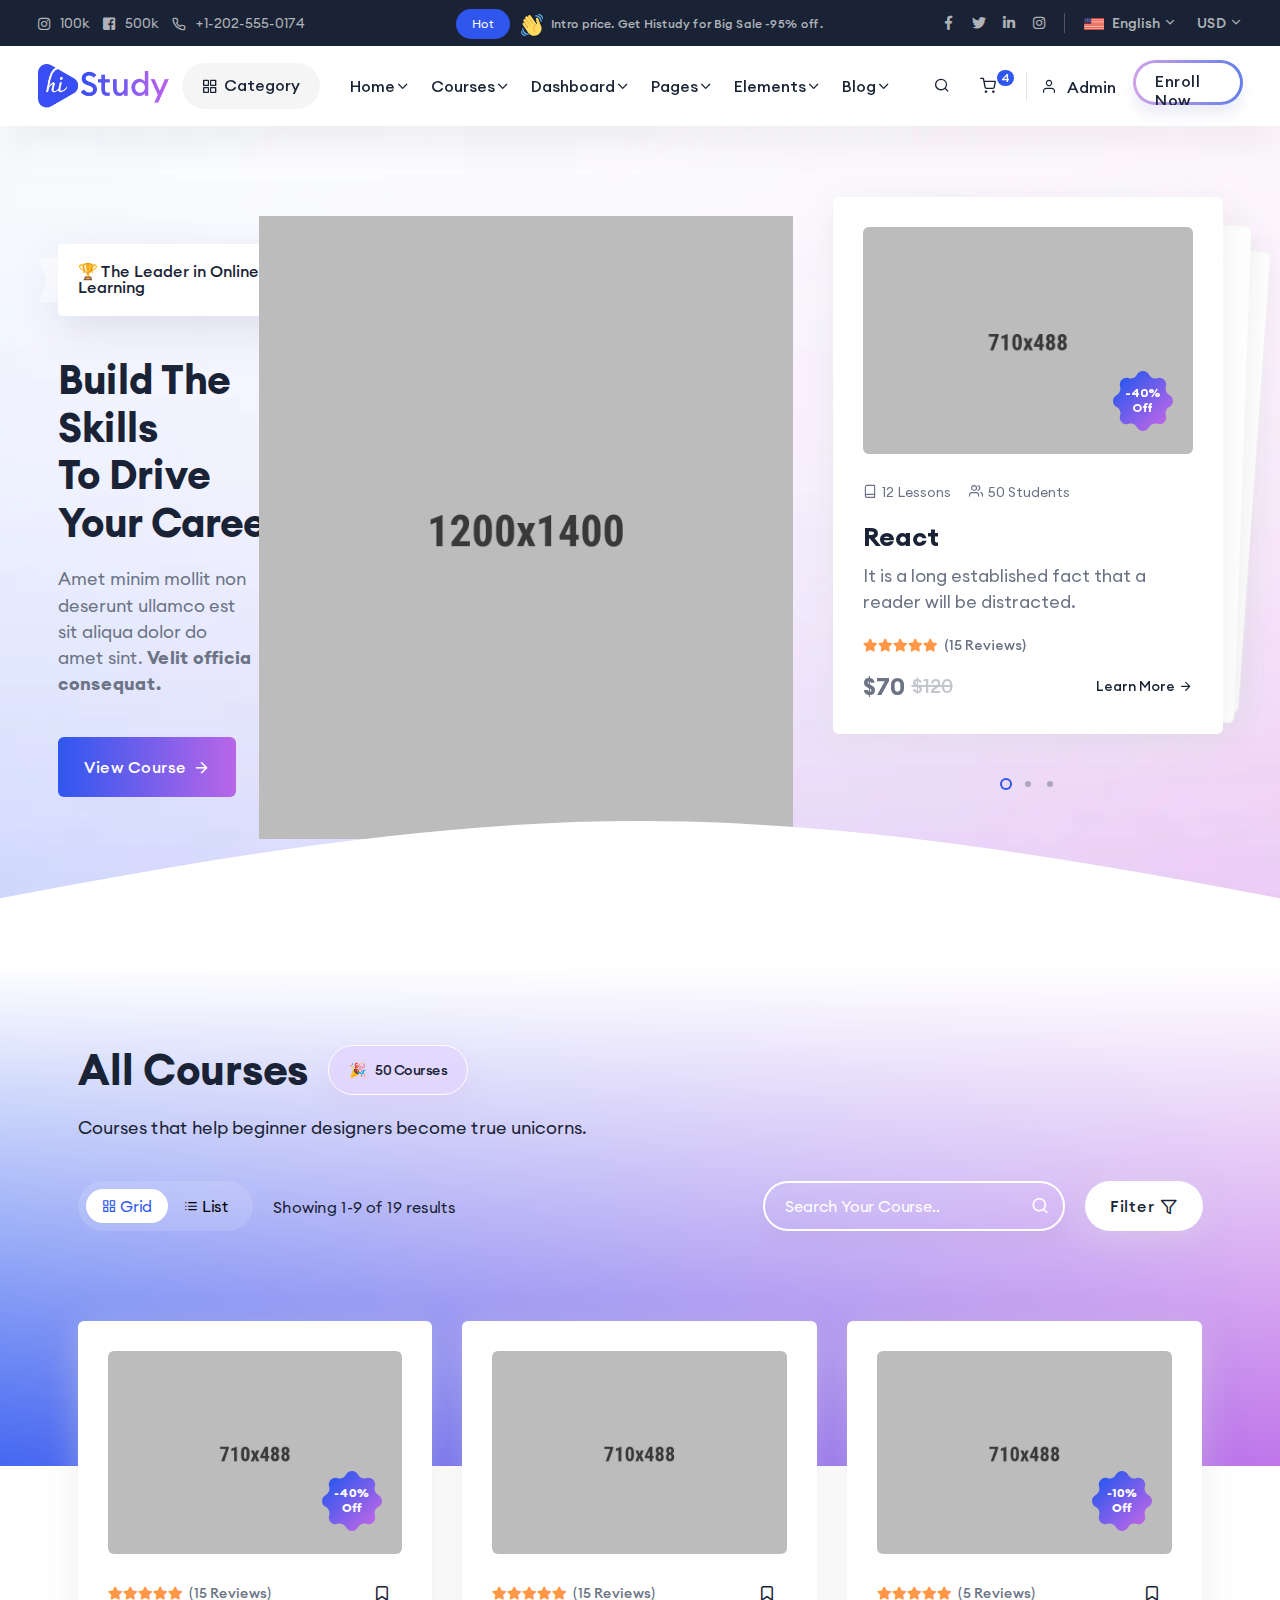
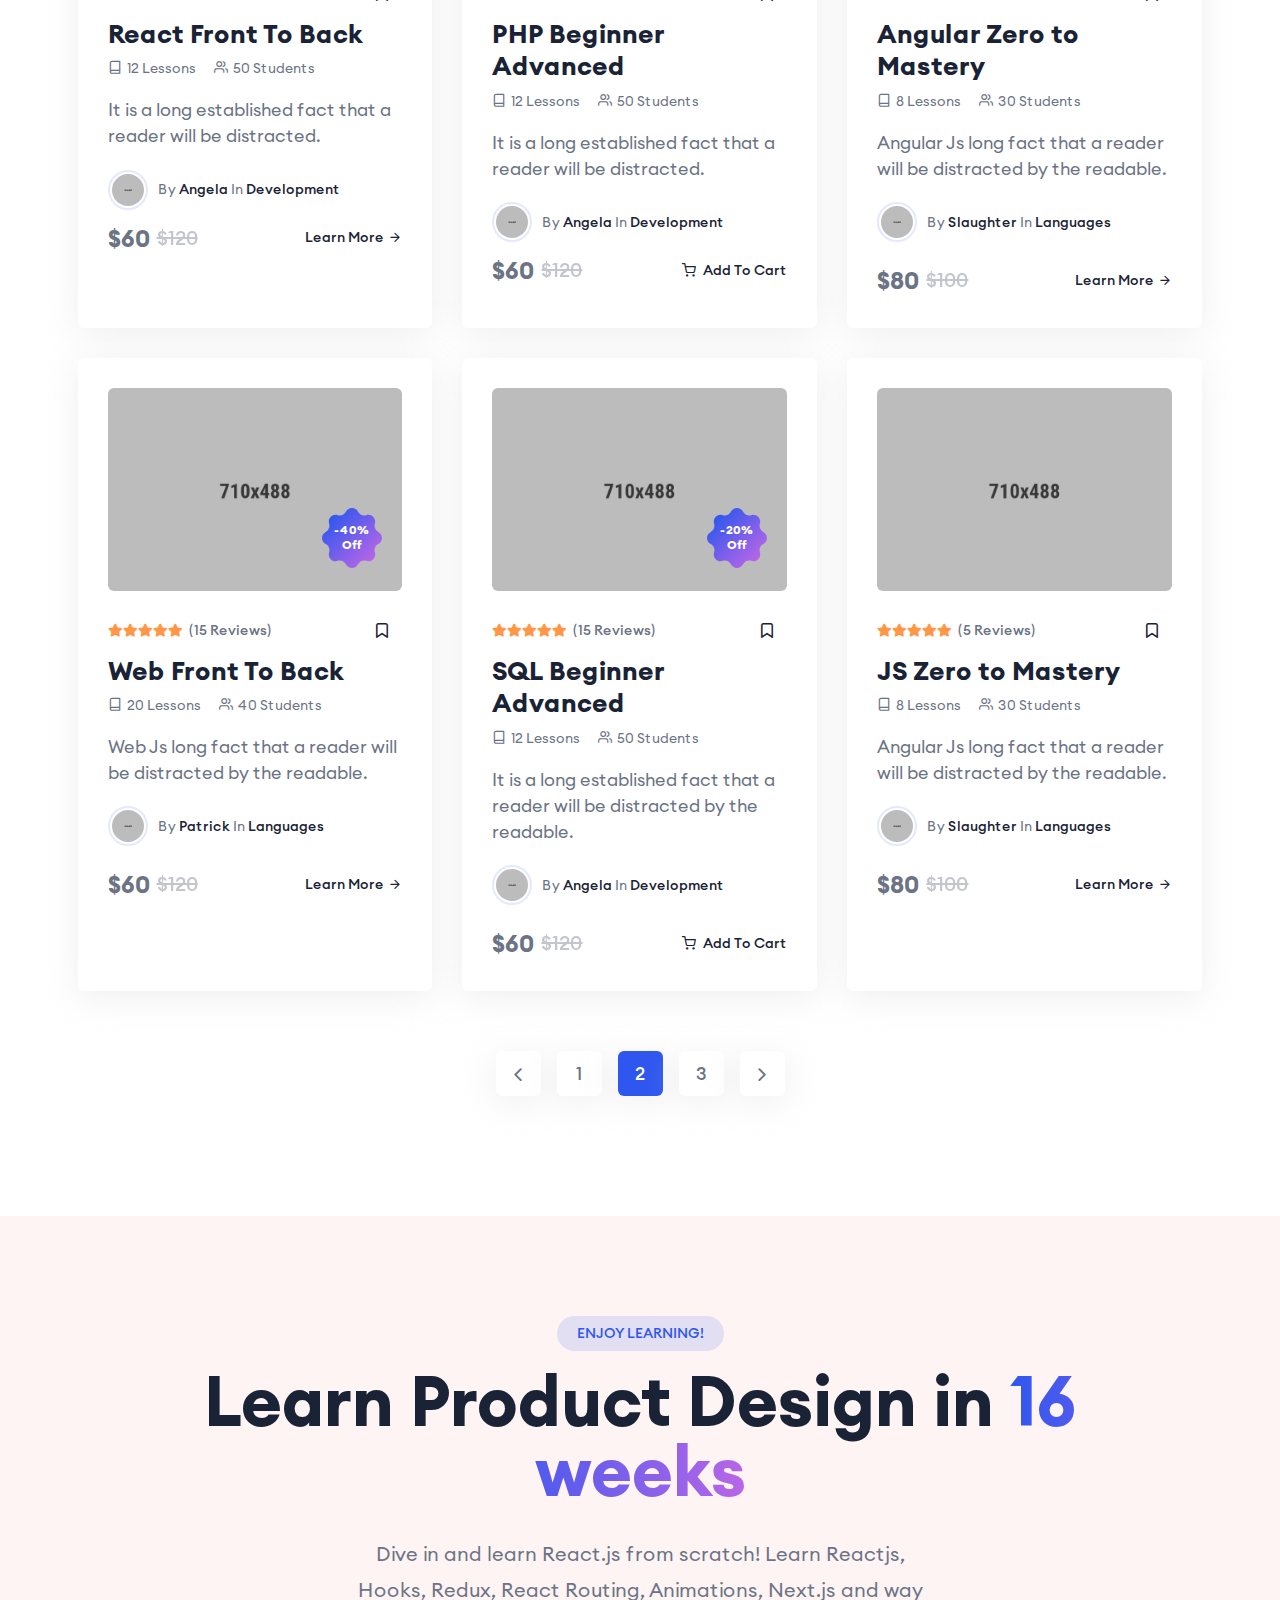
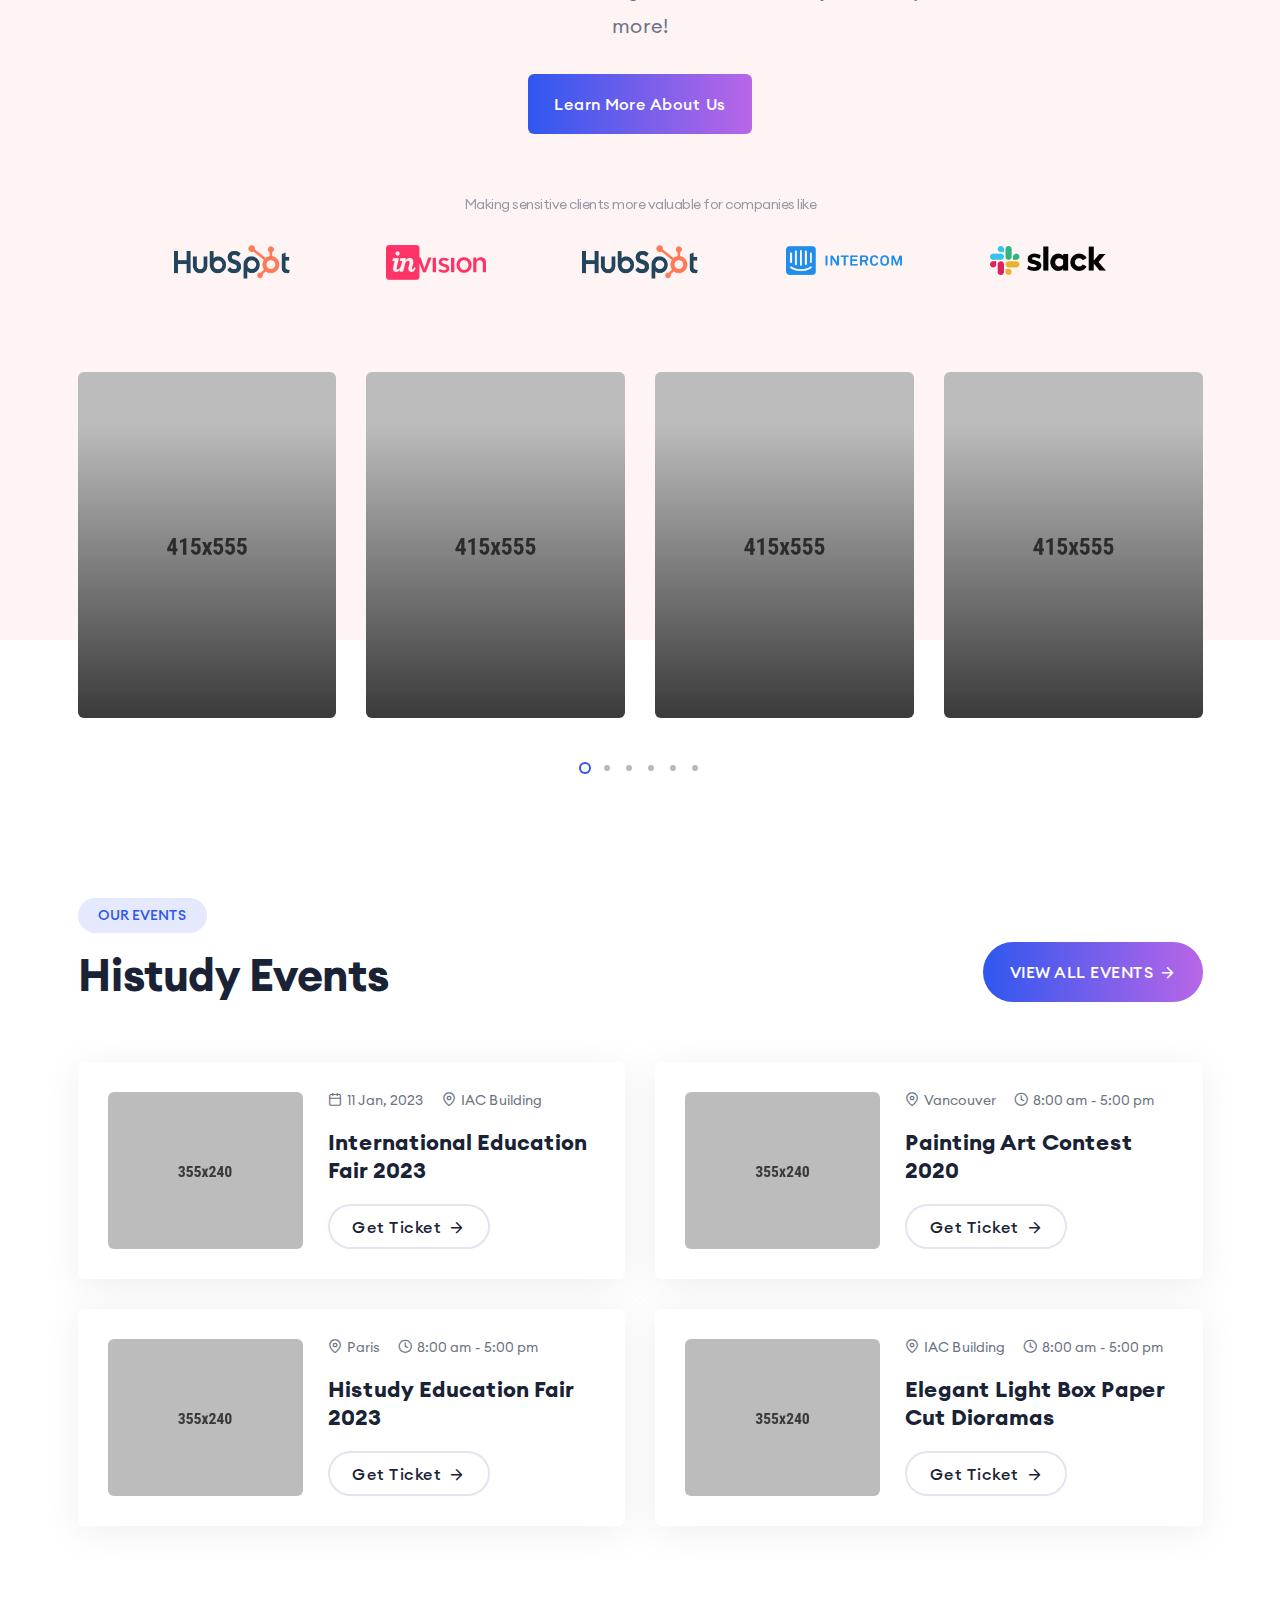
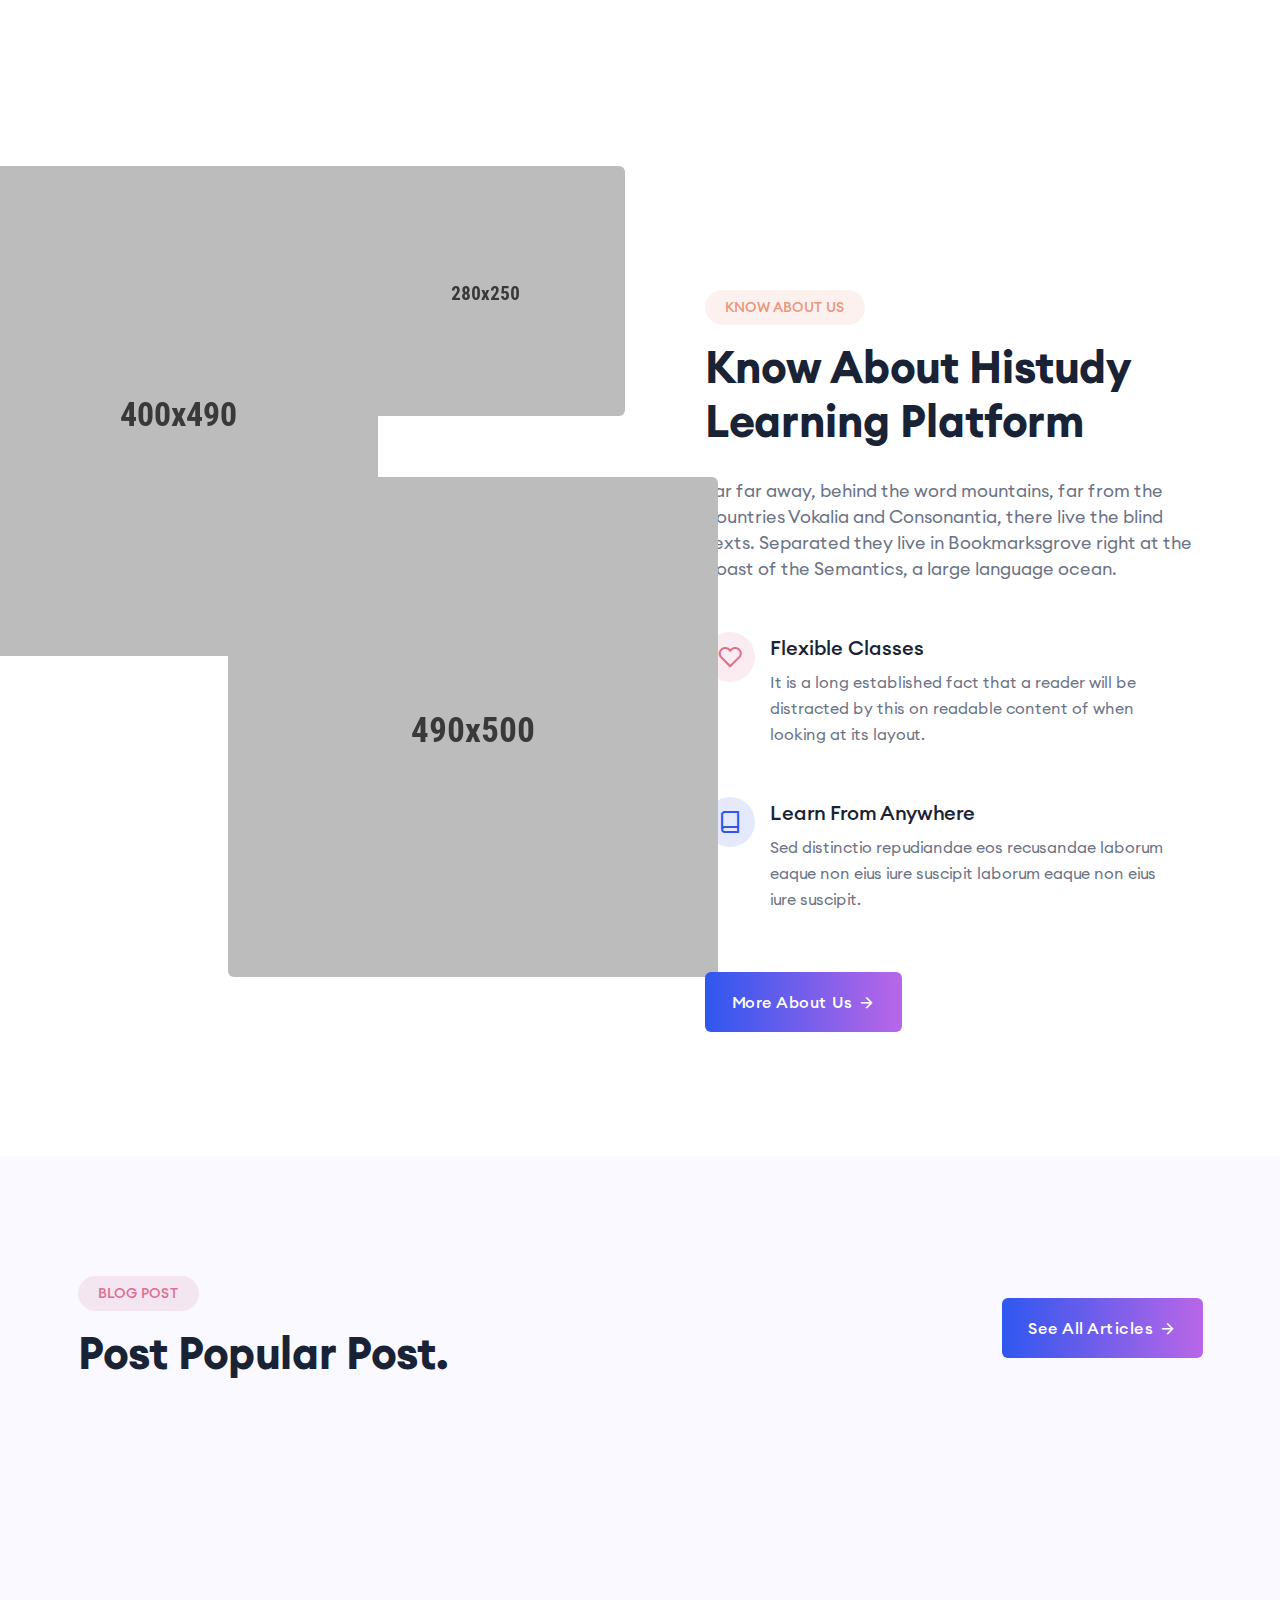
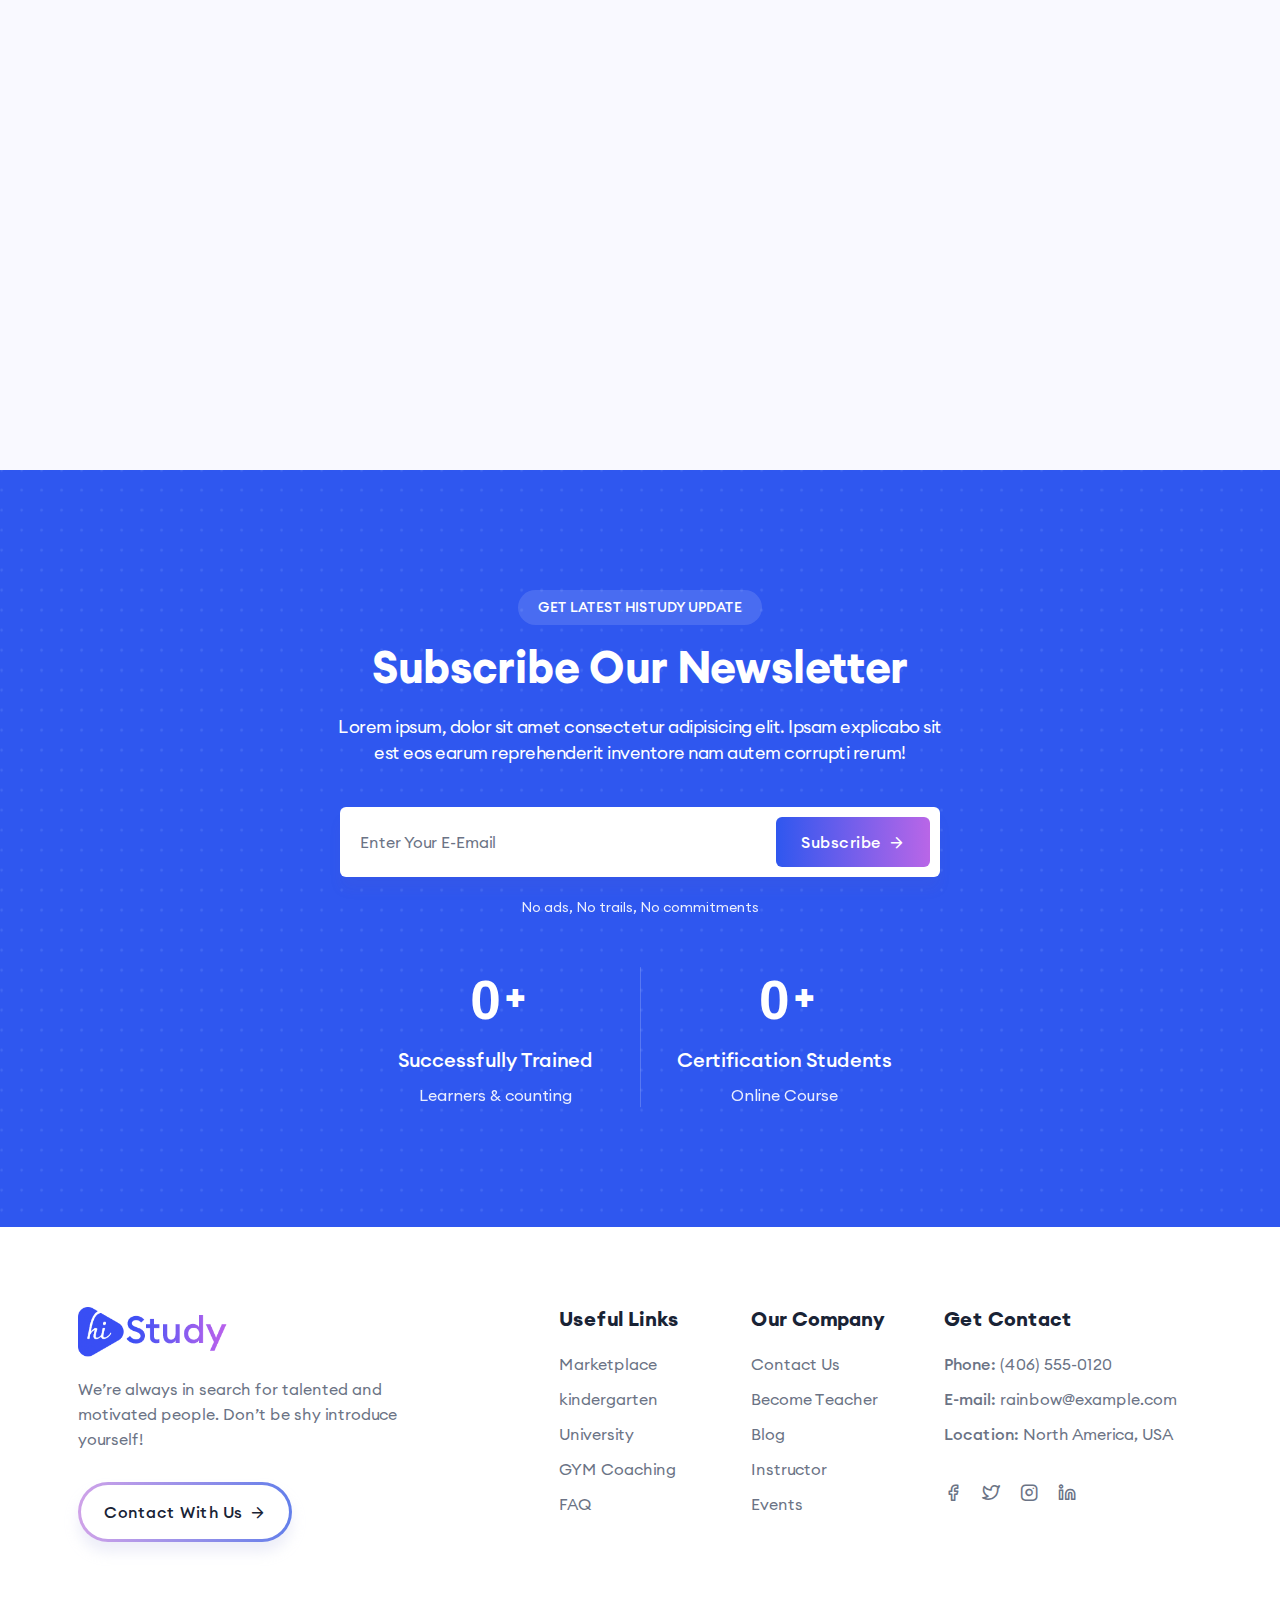
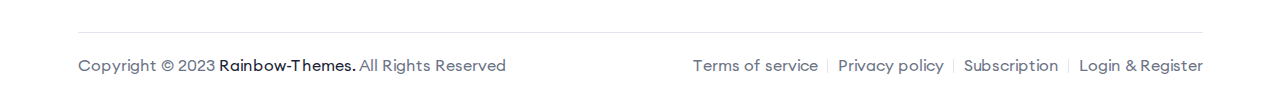
==== commit 32cdb035: "se renombraron los archivos" ====
--- a/index.html
+++ b/index.html
@@ -4,7 +4,7 @@
 <head>
     <meta charset="utf-8">
     <meta http-equiv="x-ua-compatible" content="ie=edge">
-    <title>Histudy - Online Courses & Education Bootstrap5 Template</title>
+    <title>Vitrina Comercial IESA</title>
     <meta name="robots" content="noindex, follow" />
     <meta name="description" content="">
     <meta name="viewport" content="width=device-width, initial-scale=1, shrink-to-fit=no">
@@ -30,48 +30,136 @@
     <link rel="stylesheet" href="assets/css/plugins/magnigy-popup.min.css">
     <link rel="stylesheet" href="assets/css/plugins/plyr.css">
     <link rel="stylesheet" href="assets/css/style.css">
+  
 </head>
 
 <body class="rbt-header-sticky">
 
-    <!-- Start Campain Area  -->
-    <div class="rbt-header-campaign rbt-header-campaign-1 rbt-header-top-news bg-image1 d-none d-lg-block">
-        <div class="wrapper">
-            <div class="container">
-                <div class="row">
-                    <div class="col-lg-12">
-                        <div class="inner justify-content-center">
-                            <div class="content">
-                                <span class="rbt-badge variation-02 bg-color-primary color-white radius-round">Limited
-                                    Time Offer</span>
-                                <span class="news-text color-white-off"><img src="assets/images/icons/hand-emojji.svg"
-                                        alt="Hand Emojji Images"> Intro price. Get Histudy for Big Sale -95% off.</span>
-                            </div>
-                            <div class="right-button">
-                                <a class="rbt-btn-link color-white" href="https://themeforest.net/checkout/from_item/42846507?license=regular">
-                                    <span>Purchase Now <i class="feather-arrow-right"></i></span>
-                                </a>
-                            </div>
+    <!-- Start Header Area -->
+    <header class="rbt-header rbt-header-10">
+        <div class="rbt-sticky-placeholder"></div>
+        <!-- Start Header Top  -->
+        <div class="rbt-header-top rbt-header-top-1 header-space-betwween bg-not-transparent bg-color-darker top-expended-activation">
+            <div class="container-fluid">
+                <div class="top-expended-wrapper">
+                    <div class="top-expended-inner rbt-header-sec align-items-center ">
+                        <div class="rbt-header-sec-col rbt-header-left d-none d-xl-block">
+                            <div class="rbt-header-content">
+                                <!-- Start Header Information List  -->
+                                <div class="header-info">
+                                    <ul class="rbt-information-list">
+                                        <li>
+                                            <a href="#"><i class="fab fa-instagram"></i>100k <span class="d-none d-xxl-block">Followers</span></a>
+                                        </li>
+                                        <li>
+                                            <a href="#"><i class="fab fa-facebook-square"></i>500k <span class="d-none d-xxl-block">Followers</span></a>
+                                        </li>
+                                        <li>
+                                            <a href="#"><i class="feather-phone"></i>+1-202-555-0174</a>
+                                        </li>
+                                    </ul>
+                                </div>
+                                <!-- End Header Information List  -->
+                            </div>
+                        </div>
+                        <div class="rbt-header-sec-col rbt-header-center">
+                            <div class="rbt-header-content justify-content-start justify-content-xl-center">
+                                <div class="header-info">
+                                    <div class="rbt-header-top-news">
+                                        <div class="inner">
+                                            <div class="content">
+                                                <span class="rbt-badge variation-02 bg-color-primary color-white radius-round">Hot</span>
+                                                <span class="news-text"><img src="assets/images/icons/hand-emojji.svg" alt="Hand Emojji Images"> Intro price. Get Histudy for Big Sale -95% off.</span>
+                                            </div>
+                                        </div>
+                                    </div>
+                                </div>
+                            </div>
+                        </div>
+                        <div class="rbt-header-sec-col rbt-header-right mt_md--10 mt_sm--10">
+                            <div class="rbt-header-content justify-content-start justify-content-lg-end">
+                                <div class="header-info d-none d-xl-block">
+                                    <ul class="social-share-transparent">
+                                        <li>
+                                            <a href="#"><i class="fab fa-facebook-f"></i></a>
+                                        </li>
+                                        <li>
+                                            <a href="#"><i class="fab fa-twitter"></i></a>
+                                        </li>
+                                        <li>
+                                            <a href="#"><i class="fab fa-linkedin-in"></i></a>
+                                        </li>
+                                        <li>
+                                            <a href="#"><i class="fab fa-instagram"></i></a>
+                                        </li>
+                                    </ul>
+                                </div>
+
+                                <div class="rbt-separator d-none d-xl-block"></div>
+
+                                <div class="header-info">
+                                    <ul class="rbt-dropdown-menu switcher-language">
+                                        <li class="has-child-menu">
+                                            <a href="#">
+                                                <img class="left-image" src="assets/images/icons/en-us.png" alt="Language Images">
+                                                <span class="menu-item">English</span>
+                                                <i class="right-icon feather-chevron-down"></i>
+                                            </a>
+                                            <ul class="sub-menu">
+                                                <li>
+                                                    <a href="#">
+                                                        <img class="left-image" src="assets/images/icons/fr.png" alt="Language Images">
+                                                        <span class="menu-item">Français</span>
+                                                    </a>
+                                                </li>
+                                                <li>
+                                                    <a href="#">
+                                                        <img class="left-image" src="assets/images/icons/de.png" alt="Language Images">
+                                                        <span class="menu-item">Deutsch</span>
+                                                    </a>
+                                                </li>
+                                            </ul>
+                                        </li>
+                                    </ul>
+                                </div>
+
+                                <div class="header-info">
+                                    <ul class="rbt-dropdown-menu currency-menu">
+                                        <li class="has-child-menu">
+                                            <a href="#">
+                                                <span class="menu-item">USD</span>
+                                                <i class="right-icon feather-chevron-down"></i>
+                                            </a>
+                                            <ul class="sub-menu hover-reverse">
+                                                <li>
+                                                    <a href="#">
+                                                        <span class="menu-item">EUR</span>
+                                                    </a>
+                                                </li>
+                                                <li>
+                                                    <a href="#">
+                                                        <span class="menu-item">GBP</span>
+                                                    </a>
+                                                </li>
+                                            </ul>
+                                        </li>
+                                    </ul>
+                                </div>
+                            </div>
+                        </div>
+                    </div>
+                    <div class="header-info">
+                        <div class="top-bar-expended d-block d-lg-none">
+                            <button class="topbar-expend-button rbt-round-btn"><i class="feather-plus"></i></button>
                         </div>
                     </div>
                 </div>
             </div>
         </div>
-        <div class="icon-close position-right">
-            <button class="rbt-round-btn btn-white-off bgsection-activation">
-                <i class="feather-x"></i>
-            </button>
-        </div>
-    </div>
-    <!-- End Campain Area  -->
-
-
-    <!-- Start Header Area  -->
-    <header class="rbt-header rbt-header-10">
-        <div class="rbt-sticky-placeholder"></div>
-        <div class="rbt-header-wrapper header-space-betwween header-transparent header-sticky">
+        <!-- End Header Top  -->
+        <div class="rbt-header-wrapper header-space-betwween header-sticky">
             <div class="container-fluid">
-                <div class="mainbar-row rbt-navigation-start align-items-center">
+                <div class="mainbar-row rbt-navigation-center align-items-center">
                     <div class="header-left rbt-header-content">
                         <div class="header-info">
                             <div class="logo">
@@ -80,7 +168,149 @@
                                 </a>
                             </div>
                         </div>
-                    </div>
+                        <div class="header-info">
+                            <div class="rbt-category-menu-wrapper">
+                                <div class="rbt-category-btn rbt-side-offcanvas-activation">
+                                    <div class="rbt-offcanvas-trigger md-size icon">
+                                        <span class="d-none d-xl-block">
+                                    <i class="feather-grid"></i>
+                                </span>
+                                        <i title="Category" class="feather-grid d-block d-xl-none"></i>
+                                    </div>
+                                    <span class="category-text d-none d-xl-block">Category</span>
+                                </div>
+
+                                <div class="category-dropdown-menu d-none d-xl-block">
+                                    <div class="category-menu-item">
+                                        <div class="rbt-vertical-nav">
+                                            <ul class="rbt-vertical-nav-list-wrapper vertical-nav-menu">
+                                                <li class="vertical-nav-item active">
+                                                    <a href="#tab1">Course School</a>
+                                                </li>
+                                                <li class="vertical-nav-item">
+                                                    <a href="#tab2">Online School</a>
+                                                </li>
+                                                <li class="vertical-nav-item">
+                                                    <a href="#tab3">kindergarten</a>
+                                                </li>
+                                                <li class="vertical-nav-item">
+                                                    <a href="#tab4">Classic LMS</a>
+                                                </li>
+                                            </ul>
+                                        </div>
+                                        <div class="rbt-vertical-nav-content">
+                                            <!-- Start One Item  -->
+                                            <div class="rbt-vertical-inner tab-content" id="tab1" style="display: block">
+                                                <div class="rbt-vertical-single">
+                                                    <div class="row">
+                                                        <div class="col-lg-6 col-sm-6 col-6">
+                                                            <div class="vartical-nav-content-menu">
+                                                                <h3 class="rbt-short-title">Course Title</h3>
+                                                                <ul class="rbt-vertical-nav-list-wrapper">
+                                                                    <li><a href="#">Web Design</a></li>
+                                                                    <li><a href="#">Art</a></li>
+                                                                    <li><a href="#">Figma</a></li>
+                                                                    <li><a href="#">Adobe</a></li>
+                                                                </ul>
+                                                            </div>
+                                                        </div>
+                                                        <div class="col-lg-6 col-sm-6 col-6">
+                                                            <div class="vartical-nav-content-menu">
+                                                                <h3 class="rbt-short-title">Course Title</h3>
+                                                                <ul class="rbt-vertical-nav-list-wrapper">
+                                                                    <li><a href="#">Photo</a></li>
+                                                                    <li><a href="#">English</a></li>
+                                                                    <li><a href="#">Math</a></li>
+                                                                    <li><a href="#">Read</a></li>
+                                                                </ul>
+                                                            </div>
+                                                        </div>
+                                                    </div>
+                                                </div>
+                                            </div>
+                                            <!-- End One Item  -->
+
+                                            <!-- Start One Item  -->
+                                            <div class="rbt-vertical-inner tab-content" id="tab2">
+                                                <div class="rbt-vertical-single">
+                                                    <div class="row">
+                                                        <div class="col-lg-6">
+                                                            <div class="vartical-nav-content-menu">
+                                                                <h3 class="rbt-short-title">Course Title</h3>
+                                                                <ul class="rbt-vertical-nav-list-wrapper">
+                                                                    <li><a href="#">Photo</a></li>
+                                                                    <li><a href="#">English</a></li>
+                                                                    <li><a href="#">Math</a></li>
+                                                                    <li><a href="#">Read</a></li>
+                                                                </ul>
+                                                            </div>
+                                                        </div>
+                                                        <div class="col-lg-6">
+                                                            <div class="vartical-nav-content-menu">
+                                                                <h3 class="rbt-short-title">Course Title</h3>
+                                                                <ul class="rbt-vertical-nav-list-wrapper">
+                                                                    <li><a href="#">Web Design</a></li>
+                                                                    <li><a href="#">Art</a></li>
+                                                                    <li><a href="#">Figma</a></li>
+                                                                    <li><a href="#">Adobe</a></li>
+                                                                </ul>
+                                                            </div>
+                                                        </div>
+                                                    </div>
+                                                </div>
+                                            </div>
+                                            <!-- End One Item  -->
+
+                                            <!-- Start One Item  -->
+                                            <div class="rbt-vertical-inner tab-content" id="tab3">
+                                                <div class="rbt-vertical-single">
+                                                    <div class="row">
+                                                        <div class="col-lg-12">
+                                                            <div class="vartical-nav-content-menu">
+                                                                <h3 class="rbt-short-title">Course Title</h3>
+                                                                <ul class="rbt-vertical-nav-list-wrapper">
+                                                                    <li><a href="#">Photo</a></li>
+                                                                    <li><a href="#">English</a></li>
+                                                                    <li><a href="#">Math</a></li>
+                                                                </ul>
+                                                                <div class="read-more-btn">
+                                                                    <a class="rbt-btn-link" href="#">Learn More<i
+                                                                    class="feather-arrow-right"></i></a>
+                                                                </div>
+                                                            </div>
+                                                        </div>
+                                                    </div>
+                                                </div>
+                                            </div>
+                                            <!-- End One Item  -->
+
+                                            <!-- Start One Item  -->
+                                            <div class="rbt-vertical-inner tab-content" id="tab4">
+                                                <div class="rbt-vertical-single">
+                                                    <div class="row">
+                                                        <div class="col-lg-12">
+                                                            <div class="vartical-nav-content-menu">
+                                                                <h3 class="rbt-short-title">Course Title</h3>
+                                                                <ul class="rbt-vertical-nav-list-wrapper">
+                                                                    <li><a href="#">Photo</a></li>
+                                                                    <li><a href="#">English</a></li>
+                                                                    <li><a href="#">Math</a></li>
+                                                                    <li><a href="#">Read</a></li>
+                                                                </ul>
+                                                            </div>
+                                                        </div>
+                                                    </div>
+                                                </div>
+                                            </div>
+                                            <!-- End One Item  -->
+
+                                        </div>
+                                    </div>
+                                </div>
+                            </div>
+                        </div>
+                    </div>
+
                     <div class="rbt-main-navigation d-none d-xl-block">
                         <nav class="mainmenu-nav">
                             <ul class="mainmenu">
@@ -688,12 +918,214 @@
                             </ul>
                         </nav>
                     </div>
+
                     <div class="header-right">
+
+                        <!-- Navbar Icons -->
+                        <ul class="quick-access">
+                            <li class="access-icon">
+                                <a class="search-trigger-active rbt-round-btn" href="#">
+                                    <i class="feather-search"></i>
+                                </a>
+                            </li>
+
+                            <li class="access-icon rbt-mini-cart">
+                                <a class="rbt-cart-sidenav-activation rbt-round-btn" href="#">
+                                    <i class="feather-shopping-cart"></i>
+                                    <span class="rbt-cart-count">4</span>
+                                </a>
+                            </li>
+
+                            <li class="account-access rbt-user-wrapper d-none d-xl-block">
+                                <a href="#"><i class="feather-user"></i>Admin</a>
+                                <div class="rbt-user-menu-list-wrapper">
+                                    <div class="inner">
+                                        <div class="rbt-admin-profile">
+                                            <div class="admin-thumbnail">
+                                                <img src="assets/images/team/avatar.jpg" alt="User Images">
+                                            </div>
+                                            <div class="admin-info">
+                                                <span class="name">Nipa Bali</span>
+                                                <a class="rbt-btn-link color-primary" href="profile.html">View Profile</a>
+                                            </div>
+                                        </div>
+                                        <ul class="user-list-wrapper">
+                                            <li>
+                                                <a href="instructor-dashboard.html">
+                                                    <i class="feather-home"></i>
+                                                    <span>My Dashboard</span>
+                                                </a>
+                                            </li>
+                                            <li>
+                                                <a href="#">
+                                                    <i class="feather-bookmark"></i>
+                                                    <span>Bookmark</span>
+                                                </a>
+                                            </li>
+                                            <li>
+                                                <a href="instructor-enrolled-courses.html">
+                                                    <i class="feather-shopping-bag"></i>
+                                                    <span>Enrolled Courses</span>
+                                                </a>
+                                            </li>
+                                            <li>
+                                                <a href="instructor-wishlist.html">
+                                                    <i class="feather-heart"></i>
+                                                    <span>Wishlist</span>
+                                                </a>
+                                            </li>
+                                            <li>
+                                                <a href="instructor-reviews.html">
+                                                    <i class="feather-star"></i>
+                                                    <span>Reviews</span>
+                                                </a>
+                                            </li>
+                                            <li>
+                                                <a href="instructor-my-quiz-attempts.html">
+                                                    <i class="feather-list"></i>
+                                                    <span>My Quiz Attempts</span>
+                                                </a>
+                                            </li>
+                                            <li>
+                                                <a href="instructor-order-history.html">
+                                                    <i class="feather-clock"></i>
+                                                    <span>Order History</span>
+                                                </a>
+                                            </li>
+                                            <li>
+                                                <a href="instructor-quiz-attempts.html">
+                                                    <i class="feather-message-square"></i>
+                                                    <span>Question & Answer</span>
+                                                </a>
+                                            </li>
+                                        </ul>
+                                        <hr class="mt--10 mb--10">
+                                        <ul class="user-list-wrapper">
+                                            <li>
+                                                <a href="#">
+                                                    <i class="feather-book-open"></i>
+                                                    <span>Getting Started</span>
+                                                </a>
+                                            </li>
+                                        </ul>
+                                        <hr class="mt--10 mb--10">
+                                        <ul class="user-list-wrapper">
+                                            <li>
+                                                <a href="instructor-settings.html">
+                                                    <i class="feather-settings"></i>
+                                                    <span>Settings</span>
+                                                </a>
+                                            </li>
+                                            <li>
+                                                <a href="index.html">
+                                                    <i class="feather-log-out"></i>
+                                                    <span>Logout</span>
+                                                </a>
+                                            </li>
+                                        </ul>
+                                    </div>
+                                </div>
+                            </li>
+
+                            <li class="access-icon rbt-user-wrapper d-block d-xl-none">
+                                <a class="rbt-round-btn" href="#"><i class="feather-user"></i></a>
+                                <div class="rbt-user-menu-list-wrapper">
+                                    <div class="inner">
+                                        <div class="rbt-admin-profile">
+                                            <div class="admin-thumbnail">
+                                                <img src="assets/images/team/avatar.jpg" alt="User Images">
+                                            </div>
+                                            <div class="admin-info">
+                                                <span class="name">Nipa Bali</span>
+                                                <a class="rbt-btn-link color-primary" href="profile.html">View Profile</a>
+                                            </div>
+                                        </div>
+                                        <ul class="user-list-wrapper">
+                                            <li>
+                                                <a href="instructor-dashboard.html">
+                                                    <i class="feather-home"></i>
+                                                    <span>My Dashboard</span>
+                                                </a>
+                                            </li>
+                                            <li>
+                                                <a href="#">
+                                                    <i class="feather-bookmark"></i>
+                                                    <span>Bookmark</span>
+                                                </a>
+                                            </li>
+                                            <li>
+                                                <a href="instructor-enrolled-courses.html">
+                                                    <i class="feather-shopping-bag"></i>
+                                                    <span>Enrolled Courses</span>
+                                                </a>
+                                            </li>
+                                            <li>
+                                                <a href="instructor-wishlist.html">
+                                                    <i class="feather-heart"></i>
+                                                    <span>Wishlist</span>
+                                                </a>
+                                            </li>
+                                            <li>
+                                                <a href="instructor-reviews.html">
+                                                    <i class="feather-star"></i>
+                                                    <span>Reviews</span>
+                                                </a>
+                                            </li>
+                                            <li>
+                                                <a href="instructor-my-quiz-attempts.html">
+                                                    <i class="feather-list"></i>
+                                                    <span>My Quiz Attempts</span>
+                                                </a>
+                                            </li>
+                                            <li>
+                                                <a href="instructor-order-history.html">
+                                                    <i class="feather-clock"></i>
+                                                    <span>Order History</span>
+                                                </a>
+                                            </li>
+                                            <li>
+                                                <a href="instructor-quiz-attempts.html">
+                                                    <i class="feather-message-square"></i>
+                                                    <span>Question & Answer</span>
+                                                </a>
+                                            </li>
+                                        </ul>
+                                        <hr class="mt--10 mb--10">
+                                        <ul class="user-list-wrapper">
+                                            <li>
+                                                <a href="#">
+                                                    <i class="feather-book-open"></i>
+                                                    <span>Getting Started</span>
+                                                </a>
+                                            </li>
+                                        </ul>
+                                        <hr class="mt--10 mb--10">
+                                        <ul class="user-list-wrapper">
+                                            <li>
+                                                <a href="instructor-settings.html">
+                                                    <i class="feather-settings"></i>
+                                                    <span>Settings</span>
+                                                </a>
+                                            </li>
+                                            <li>
+                                                <a href="index.html">
+                                                    <i class="feather-log-out"></i>
+                                                    <span>Logout</span>
+                                                </a>
+                                            </li>
+                                        </ul>
+                                    </div>
+                                </div>
+                            </li>
+
+                        </ul>
+
                         <div class="rbt-btn-wrapper d-none d-xl-block">
-                            <a class="rbt-btn rbt-marquee-btn marquee-auto btn-border-gradient radius-round btn-sm hover-transform-none" href="https://themeforest.net/checkout/from_item/42846507?license=regular">
-                                <span data-text="Purchase Now">Purchase Now</span>
+                            <a class="rbt-btn rbt-marquee-btn marquee-auto btn-border-gradient radius-round btn-sm hover-transform-none" href="#">
+                                <span data-text="Enroll Now">Enroll Now</span>
                             </a>
                         </div>
+
                         <!-- Start Mobile-Menu-Bar -->
                         <div class="mobile-menu-bar d-block d-xl-none">
                             <div class="hamberger">
@@ -703,13 +1135,272 @@
                             </div>
                         </div>
                         <!-- Start Mobile-Menu-Bar -->
-                    </div>
+
+                    </div>
+                </div>
+            </div>
+            <!-- Start Search Dropdown  -->
+            <div class="rbt-search-dropdown">
+                <div class="wrapper">
+                    <div class="row">
+                        <div class="col-lg-12">
+                            <form action="#">
+                                <input type="text" placeholder="What are you looking for?">
+                                <div class="submit-btn">
+                                    <a class="rbt-btn btn-gradient btn-md" href="#">Search</a>
+                                </div>
+                            </form>
+                        </div>
+                    </div>
+
+                    <div class="rbt-separator-mid">
+                        <hr class="rbt-separator m-0">
+                    </div>
+
+                    <div class="row g-4 pt--30 pb--60">
+                        <div class="col-lg-12">
+                            <div class="section-title">
+                                <h5 class="rbt-title-style-2">Our Top Course</h5>
+                            </div>
+                        </div>
+
+                        <!-- Start Single Card  -->
+                        <div class="col-lg-3 col-md-4 col-sm-6 col-12">
+                            <div class="rbt-card variation-01 rbt-hover">
+                                <div class="rbt-card-img">
+                                    <a href="course-details.html">
+                                        <img src="assets/images/course/course-online-01.jpg" alt="Card image">
+                                    </a>
+                                </div>
+                                <div class="rbt-card-body">
+                                    <h5 class="rbt-card-title"><a href="course-details.html">React Js</a>
+                                    </h5>
+                                    <div class="rbt-review">
+                                        <div class="rating">
+                                            <i class="fas fa-star"></i>
+                                            <i class="fas fa-star"></i>
+                                            <i class="fas fa-star"></i>
+                                            <i class="fas fa-star"></i>
+                                            <i class="fas fa-star"></i>
+                                        </div>
+                                        <span class="rating-count"> (15 Reviews)</span>
+                                    </div>
+                                    <div class="rbt-card-bottom">
+                                        <div class="rbt-price">
+                                            <span class="current-price">$15</span>
+                                            <span class="off-price">$25</span>
+                                        </div>
+                                    </div>
+                                </div>
+                            </div>
+                        </div>
+                        <!-- End Single Card  -->
+
+                        <!-- Start Single Card  -->
+                        <div class="col-lg-3 col-md-4 col-sm-6 col-12">
+                            <div class="rbt-card variation-01 rbt-hover">
+                                <div class="rbt-card-img">
+                                    <a href="course-details.html">
+                                        <img src="assets/images/course/course-online-02.jpg" alt="Card image">
+                                    </a>
+                                </div>
+                                <div class="rbt-card-body">
+                                    <h5 class="rbt-card-title"><a href="course-details.html">Java Program</a>
+                                    </h5>
+                                    <div class="rbt-review">
+                                        <div class="rating">
+                                            <i class="fas fa-star"></i>
+                                            <i class="fas fa-star"></i>
+                                            <i class="fas fa-star"></i>
+                                            <i class="fas fa-star"></i>
+                                            <i class="fas fa-star"></i>
+                                        </div>
+                                        <span class="rating-count"> (15 Reviews)</span>
+                                    </div>
+                                    <div class="rbt-card-bottom">
+                                        <div class="rbt-price">
+                                            <span class="current-price">$10</span>
+                                            <span class="off-price">$40</span>
+                                        </div>
+                                    </div>
+                                </div>
+                            </div>
+                        </div>
+                        <!-- End Single Card  -->
+
+                        <!-- Start Single Card  -->
+                        <div class="col-lg-3 col-md-4 col-sm-6 col-12">
+                            <div class="rbt-card variation-01 rbt-hover">
+                                <div class="rbt-card-img">
+                                    <a href="course-details.html">
+                                        <img src="assets/images/course/course-online-03.jpg" alt="Card image">
+                                    </a>
+                                </div>
+                                <div class="rbt-card-body">
+                                    <h5 class="rbt-card-title"><a href="course-details.html">Web Design</a>
+                                    </h5>
+                                    <div class="rbt-review">
+                                        <div class="rating">
+                                            <i class="fas fa-star"></i>
+                                            <i class="fas fa-star"></i>
+                                            <i class="fas fa-star"></i>
+                                            <i class="fas fa-star"></i>
+                                            <i class="fas fa-star"></i>
+                                        </div>
+                                        <span class="rating-count"> (15 Reviews)</span>
+                                    </div>
+                                    <div class="rbt-card-bottom">
+                                        <div class="rbt-price">
+                                            <span class="current-price">$10</span>
+                                            <span class="off-price">$20</span>
+                                        </div>
+                                    </div>
+                                </div>
+                            </div>
+                        </div>
+                        <!-- End Single Card  -->
+
+                        <!-- Start Single Card  -->
+                        <div class="col-lg-3 col-md-4 col-sm-6 col-12">
+                            <div class="rbt-card variation-01 rbt-hover">
+                                <div class="rbt-card-img">
+                                    <a href="course-details.html">
+                                        <img src="assets/images/course/course-online-04.jpg" alt="Card image">
+                                    </a>
+                                </div>
+                                <div class="rbt-card-body">
+                                    <h5 class="rbt-card-title"><a href="course-details.html">Web Design</a>
+                                    </h5>
+                                    <div class="rbt-review">
+                                        <div class="rating">
+                                            <i class="fas fa-star"></i>
+                                            <i class="fas fa-star"></i>
+                                            <i class="fas fa-star"></i>
+                                            <i class="fas fa-star"></i>
+                                            <i class="fas fa-star"></i>
+                                        </div>
+                                        <span class="rating-count"> (15 Reviews)</span>
+                                    </div>
+                                    <div class="rbt-card-bottom">
+                                        <div class="rbt-price">
+                                            <span class="current-price">$20</span>
+                                            <span class="off-price">$40</span>
+                                        </div>
+                                    </div>
+                                </div>
+                            </div>
+                        </div>
+                        <!-- End Single Card  -->
+                    </div>
+
+                </div>
+            </div>
+            <!-- End Search Dropdown  -->
+        </div>
+        <!-- Start Side Vav -->
+        <div class="rbt-offcanvas-side-menu rbt-category-sidemenu">
+            <div class="inner-wrapper">
+                <div class="inner-top">
+                    <div class="inner-title">
+                        <h4 class="title">Course Category</h4>
+                    </div>
+                    <div class="rbt-btn-close">
+                        <button class="rbt-close-offcanvas rbt-round-btn"><i class="feather-x"></i></button>
+                    </div>
+                </div>
+                <nav class="side-nav w-100">
+                    <ul class="rbt-vertical-nav-list-wrapper vertical-nav-menu">
+                        <li class="vertical-nav-item">
+                            <a href="#">Course School</a>
+                            <div class="vartical-nav-content-menu-wrapper">
+                                <div class="vartical-nav-content-menu">
+                                    <h3 class="rbt-short-title">Course Title</h3>
+                                    <ul class="rbt-vertical-nav-list-wrapper">
+                                        <li><a href="#">Web Design</a></li>
+                                        <li><a href="#">Art</a></li>
+                                        <li><a href="#">Figma</a></li>
+                                        <li><a href="#">Adobe</a></li>
+                                    </ul>
+                                </div>
+                                <div class="vartical-nav-content-menu">
+                                    <h3 class="rbt-short-title">Course Title</h3>
+                                    <ul class="rbt-vertical-nav-list-wrapper">
+                                        <li><a href="#">Photo</a></li>
+                                        <li><a href="#">English</a></li>
+                                        <li><a href="#">Math</a></li>
+                                        <li><a href="#">Read</a></li>
+                                    </ul>
+                                </div>
+                            </div>
+                        </li>
+                        <li class="vertical-nav-item">
+                            <a href="#">Online School</a>
+                            <div class="vartical-nav-content-menu-wrapper">
+                                <div class="vartical-nav-content-menu">
+                                    <h3 class="rbt-short-title">Course Title</h3>
+                                    <ul class="rbt-vertical-nav-list-wrapper">
+                                        <li><a href="#">Photo</a></li>
+                                        <li><a href="#">English</a></li>
+                                        <li><a href="#">Math</a></li>
+                                        <li><a href="#">Read</a></li>
+                                    </ul>
+                                </div>
+                                <div class="vartical-nav-content-menu">
+                                    <h3 class="rbt-short-title">Course Title</h3>
+                                    <ul class="rbt-vertical-nav-list-wrapper">
+                                        <li><a href="#">Web Design</a></li>
+                                        <li><a href="#">Art</a></li>
+                                        <li><a href="#">Figma</a></li>
+                                        <li><a href="#">Adobe</a></li>
+                                    </ul>
+                                </div>
+                            </div>
+                        </li>
+                        <li class="vertical-nav-item">
+                            <a href="#">kindergarten</a>
+                            <div class="vartical-nav-content-menu-wrapper">
+                                <div class="vartical-nav-content-menu">
+                                    <h3 class="rbt-short-title">Course Title</h3>
+                                    <ul class="rbt-vertical-nav-list-wrapper">
+                                        <li><a href="#">Photo</a></li>
+                                        <li><a href="#">English</a></li>
+                                        <li><a href="#">Math</a></li>
+                                        <li><a href="#">Read</a></li>
+                                    </ul>
+                                </div>
+                            </div>
+                        </li>
+                        <li class="vertical-nav-item">
+                            <a href="#">Classic LMS</a>
+                            <div class="vartical-nav-content-menu-wrapper">
+                                <div class="vartical-nav-content-menu">
+                                    <h3 class="rbt-short-title">Course Title</h3>
+                                    <ul class="rbt-vertical-nav-list-wrapper">
+                                        <li><a href="#">Web Design</a></li>
+                                        <li><a href="#">Art</a></li>
+                                        <li><a href="#">Figma</a></li>
+                                        <li><a href="#">Adobe</a></li>
+                                    </ul>
+                                </div>
+                            </div>
+                        </li>
+                    </ul>
+                    <div class="read-more-btn">
+                        <div class="rbt-btn-wrapper mt--20">
+                            <a class="rbt-btn btn-border-gradient radius-round btn-sm hover-transform-none w-100 justify-content-center text-center" href="#">
+                                <span>Learn More</span>
+                            </a>
+                        </div>
+                    </div>
+                </nav>
+                <div class="rbt-offcanvas-footer">
+
                 </div>
             </div>
         </div>
+        <!-- End Side Vav -->
+        <a class="rbt-close_side_menu" href="javascript:void(0);"></a>
     </header>
-    <!-- End Header Area  -->
-
     <!-- Mobile Menu Section -->
     <div class="popup-mobile-menu">
         <div class="inner-wrapper">
@@ -1373,2991 +2064,1516 @@
 
         </div>
     </div>
-    <!-- End Mobile Area  -->
-
-    <!-- Start Slider Area  -->
-    <div class="rbt-splash-slider d-flex align-items-center">
-        <div class="wrapper">
-            <div class="container-fluid">
-                <div class="row align-items-center">
-                    <div class="col-lg-12 col-xl-6 order-2 order-xl-1">
-                        <div class="inner">
-                            <div class="banner-top">
-                                <div class="banner-badge-top">
-                                    <div class="icon">
-                                        <div class="rating">
-                                            <a href="#"><i class="fa fa-star"></i></a>
-                                            <a href="#"><i class="fa fa-star"></i></a>
-                                            <a href="#"><i class="fa fa-star"></i></a>
-                                            <a href="#"><i class="fa fa-star"></i></a>
-                                            <a href="#"><i class="fa fa-star"></i></a>
-                                        </div>
-                                    </div>
-                                    <span class="subtitle">12500+ Trust Customer</span>
-                                </div>
-
-                                <div class="banner-badge-top">
-                                    <div class="icon">
-                                        <img src="assets/images/icons/elite.svg" alt="Icons Images">
-                                    </div>
-                                    <span class="subtitle">Envato Elite Author</span>
-                                </div>
-                            </div>
-                            <h1 class="title">Have your dream site in minutes <br > for
-                                <span class="cd-headline slide">
-                                    <span class="cd-words-wrapper">
-                                        <b class="is-hidden theme-gradient">Online Course.</b>
-                                        <b class="is-visible theme-gradient">Like Udemy.</b>
-                                        <b class="is-hidden theme-gradient">School.</b>
-                                        <b class="is-hidden theme-gradient">University.</b>
-                                        <b class="is-hidden theme-gradient">High School.</b>
-                                        <b class="is-hidden theme-gradient">Kindergarden.</b>
-                                    </span>
-                                </span>
-                            </h1>
-                            <p class="description">The most <strong>powerful</strong> yet the
-                                <strong>easiest</strong> template ever.
-                            </p>
-                        </div>
-                    </div>
-                    <div class="col-lg-12 col-xl-6 order-1 order-xl-2">
-                        <div class="video-popup-wrapper">
-                            <img class="w-100 rbt-radius" src="assets/images/splash/banner-group-image.png" alt="Video Images">
-                            <a class="rbt-btn rounded-player-2 popup-video position-to-top with-animation d-none" href="https://www.youtube.com/watch?v=nA1Aqp0sPQo">
-                                <span class="play-icon"></span>
+    <!-- Start Side Vav -->
+    <div class="rbt-cart-side-menu">
+        <div class="inner-wrapper">
+            <div class="inner-top">
+                <div class="content">
+                    <div class="title">
+                        <h4 class="title mb--0">Your shopping cart</h4>
+                    </div>
+                    <div class="rbt-btn-close" id="btn_sideNavClose">
+                        <button class="minicart-close-button rbt-round-btn"><i class="feather-x"></i></button>
+                    </div>
+                </div>
+            </div>
+            <nav class="side-nav w-100">
+                <ul class="rbt-minicart-wrapper">
+                    <li class="minicart-item">
+                        <div class="thumbnail">
+                            <a href="#">
+                                <img src="assets/images/product/1.jpg" alt="Product Images">
                             </a>
-                            <div class="banner-group-shape">
-                                <div class="shape-image scene shape-4">
-                                    <span data-depth="2">
-                                        <img src="assets/images/splash/icons/shape-4.png" alt="Shape Images">
-                                    </span>
-                                </div>
-                                <div class="shape-image scene shape-5">
-                                    <span data-depth="-2">
-                                        <img src="assets/images/splash/icons/shape-5.png" alt="Shape Images">
-                                    </span>
-                                </div>
-                                <div class="shape-image scene shape-6">
-                                    <span data-depth="5">
-                                        <img src="assets/images/splash/icons/shape-6.png" alt="Shape Images">
-                                    </span>
-                                </div>
-                                <div class="shape-image scene shape-7">
-                                    <span data-depth="-3">
-                                        <img src="assets/images/splash/icons/shape-7.png" alt="Shape Images">
-                                    </span>
-                                </div>
-                            </div>
-                        </div>
-                    </div>
+                        </div>
+                        <div class="product-content">
+                            <h6 class="title"><a href="single-product.html">Miracle Morning</a></h6>
+
+                            <span class="quantity">1 * <span class="price">$22</span></span>
+                        </div>
+                        <div class="close-btn">
+                            <button class="rbt-round-btn"><i class="feather-x"></i></button>
+                        </div>
+                    </li>
+
+                    <li class="minicart-item">
+                        <div class="thumbnail">
+                            <a href="#">
+                                <img src="assets/images/product/7.jpg" alt="Product Images">
+                            </a>
+                        </div>
+                        <div class="product-content">
+                            <h6 class="title"><a href="single-product.html">Happy Strong</a></h6>
+
+                            <span class="quantity">1 * <span class="price">$30</span></span>
+                        </div>
+                        <div class="close-btn">
+                            <button class="rbt-round-btn"><i class="feather-x"></i></button>
+                        </div>
+                    </li>
+
+                    <li class="minicart-item">
+                        <div class="thumbnail">
+                            <a href="#">
+                                <img src="assets/images/product/3.jpg" alt="Product Images">
+                            </a>
+                        </div>
+                        <div class="product-content">
+                            <h6 class="title"><a href="single-product.html">Rich Dad Poor Dad</a></h6>
+
+                            <span class="quantity">1 * <span class="price">$50</span></span>
+                        </div>
+                        <div class="close-btn">
+                            <button class="rbt-round-btn"><i class="feather-x"></i></button>
+                        </div>
+                    </li>
+
+                    <li class="minicart-item">
+                        <div class="thumbnail">
+                            <a href="#">
+                                <img src="assets/images/product/4.jpg" alt="Product Images">
+                            </a>
+                        </div>
+                        <div class="product-content">
+                            <h6 class="title"><a href="single-product.html">Momentum Theorem</a></h6>
+
+                            <span class="quantity">1 * <span class="price">$50</span></span>
+                        </div>
+                        <div class="close-btn">
+                            <button class="rbt-round-btn"><i class="feather-x"></i></button>
+                        </div>
+                    </li>
+                </ul>
+            </nav>
+
+            <div class="rbt-minicart-footer">
+                <hr class="mb--0">
+                <div class="rbt-cart-subttotal">
+                    <p class="subtotal"><strong>Subtotal:</strong></p>
+                    <p class="price">$121</p>
                 </div>
-
-                <div class="col-lg-12">
-                    <div class="row">
-                        <div class="splash-service-main position-relative">
-                            <div class="service-wrapper service-white">
-                                <div class="row g-0">
-                                    <div class="col-lg-6 col-xl-3 col-md-6 col-sm-6 col-12 service__style--column">
-                                        <div class="service service__style--1">
-                                            <div class="icon">
-                                                <img src="assets/images/icons/icons-01.png" alt="Icon Images">
-                                            </div>
-                                            <div class="content">
-                                                <h4 class="title">Fast Performance</h4>
-                                                <p>Optimized for a smaller build size, faster dev compilation and dozens of
-                                                    other improvements.</p>
-                                            </div>
-                                        </div>
-                                    </div>
-
-                                    <div class="col-lg-6 col-xl-3 col-md-6 col-sm-6 col-12 service__style--column">
-                                        <div class="service service__style--1">
-                                            <div class="icon">
-                                                <img src="assets/images/icons/icons-02.png" alt="Icon Images">
-                                            </div>
-                                            <div class="content">
-                                                <h4 class="title">Perfect Responsive</h4>
-                                                <p>Our template is full perfect for all device. You can visit our template all
-                                                    device easily.</p>
-                                            </div>
-                                        </div>
-                                    </div>
-
-                                    <div class="col-lg-6 col-xl-3 col-md-6 col-sm-6 col-12 service__style--column">
-                                        <div class="service service__style--1">
-                                            <div class="icon">
-                                                <img src="assets/images/icons/icons-03.png" alt="Icon Images">
-                                            </div>
-                                            <div class="content">
-                                                <h4 class="title">Fast &amp; Friendly Support</h4>
-                                                <p>We are provide 24 hours support for all clients.You can purchase without
-                                                    hesitation.</p>
-                                            </div>
-                                        </div>
-                                    </div>
-
-                                    <div class="col-lg-6 col-xl-3 col-md-6 col-sm-6 col-12 service__style--column">
-                                        <div class="service service__style--1">
-                                            <div class="icon">
-                                                <img src="assets/images/icons/icons-04.png" alt="Icon Images">
-                                            </div>
-                                            <div class="content">
-                                                <h4 class="title">Easy to Use</h4>
-                                                <p>Create your own custom template or section by copying, pasting, and assembling.
-                                                </p>
-                                            </div>
-                                        </div>
-                                    </div>
-                                </div>
-                            </div>
-                        </div>
+                <hr class="mb--0">
+                <div class="rbt-minicart-bottom mt--20">
+                    <div class="view-cart-btn">
+                        <a class="rbt-btn btn-border icon-hover w-100 text-center" href="#">
+                            <span class="btn-text">View Cart</span>
+                            <span class="btn-icon"><i class="feather-arrow-right"></i></span>
+                        </a>
+                    </div>
+                    <div class="checkout-btn mt--20">
+                        <a class="rbt-btn btn-gradient icon-hover w-100 text-center" href="#">
+                            <span class="btn-text">Checkout</span>
+                            <span class="btn-icon"><i class="feather-arrow-right"></i></span>
+                        </a>
                     </div>
                 </div>
-
             </div>
-        </div>
-        <div class="shape-wrapper">
-            <div class="shape-image shape-1">
-                <img src="assets/images/splash/icons/shape-1.png" alt="Shape Images">
-            </div>
-            <div class="shape-image shape-2">
-                <img src="assets/images/splash/icons/shape-2.png" alt="Shape Images">
-            </div>
-            <div class="shape-image shape-3">
-                <img src="assets/images/splash/icons/shape-3.png" alt="Shape Images">
-            </div>
+
         </div>
     </div>
-    <!-- End Slider Area  -->
-
-    <!-- Start Coding Quality Area  -->
-    <div class="rbt-splash-coding-quality-area bg-color-white rbt-section-gapBottom">
-        <div class="wrapper">
-            <div class="container">
-                <div class="row mb--60">
-                    <div class="col-lg-12">
-                        <div class="section-title text-center">
-                            <span class="subtitle bg-secondary-opacity">All in One Template</span>
-                            <h2 class="title">Why Choose Histudy.</h2>
-                        </div>
-                    </div>
-                </div>
-                <div class="row g-5">
-                    <!-- Start Top Feature  -->
-                    <div class="col-lg-4 col-md-6 col-12" data-sal-delay="150" data-sal="slide-up" data-sal-duration="800">
-                        <div class="top-features-box h-100 text-center bg-gradient-15">
+    <!-- End Side Vav -->
+    <a class="close_side_menu" href="javascript:void(0);"></a>
+
+
+    <main class="rbt-main-wrapper">
+        <!-- Start Banner Area -->
+        <div class="rbt-banner-area rbt-banner-1">
+            <div class="container-fluid">
+                <div class="row">
+                    <div class="col-md-12 pb--120 pt--70">
+                        <div class="content">
                             <div class="inner">
-                                <div class="content">
-                                    <span class="pre-title text-uppercase">For Online Courses</span>
-                                    <h4 class="title">Create Your Online Courses Website.</h4>
-                                </div>
-                                <div class="thumbnail">
-                                    <img src="assets/images/splash/topfeature/01.png" alt="Image">
-                                </div>
-                                <div class="rbt-badge-group">
-                                    <span class="rbt-badge">Individual instructor</span>
-                                    <span class="rbt-badge">Multiple Instructors</span>
-                                    <span class="rbt-badge">Marketplace</span>
-                                    <span class="rbt-badge">Single Course</span>
-                                    <span class="rbt-badge">Like Udemy</span>
-                                    <span class="rbt-badge">& More...</span>
-                                </div>
-                            </div>
-                            <div class="shape-image">
-                                <img src="assets/images/splash/icons/sun-shadow-right.png" alt="Shape Images">
-                            </div>
-                        </div>
-                    </div>
-                    <!-- End Top Feature  -->
-
-                    <!-- Start Top Feature  -->
-                    <div class="col-lg-4 col-md-6 col-12" data-sal-delay="200" data-sal="slide-up" data-sal-duration="800">
-                        <div class="top-features-box h-100 text-center bg-gradient-16">
-                            <div class="inner">
-                                <div class="content">
-                                    <span class="pre-title text-uppercase">FOR University or School Education</span>
-                                    <h4 class="title">Create Your Education Website.</h4>
-                                </div>
-
-                                <div class="thumbnail">
-                                    <img src="assets/images/splash/topfeature/02.png" alt="Image">
-                                </div>
-                                <div class="rbt-badge-group">
-                                    <span class="rbt-badge">Higher education</span>
-                                    <span class="rbt-badge">Universitys</span>
-                                    <span class="rbt-badge">Kindergarden</span>
-                                    <span class="rbt-badge">Pre School</span>
-                                    <span class="rbt-badge">High School</span>
-                                    <span class="rbt-badge">& More...</span>
-                                </div>
-                            </div>
-                            <div class="shape-image">
-                                <img src="assets/images/splash/icons/sun-shadow-right-2.png" alt="Shape Images">
-                            </div>
-                        </div>
-                    </div>
-                    <!-- End Top Feature  -->
-
-                    <!-- Start Top Feature  -->
-                    <div class="col-lg-4 col-md-6 col-12" data-sal-delay="250" data-sal="slide-up" data-sal-duration="800">
-                        <div class="top-features-box h-100 text-center bg-gradient-17">
-                            <div class="inner">
-                                <div class="content">
-                                    <span class="pre-title text-uppercase">FOR Profetional Coching </span>
-                                    <h4 class="title">Create Your Coaching and Training Website.</h4>
-                                </div>
-
-                                <div class="thumbnail">
-                                    <img src="assets/images/splash/topfeature/03.png" alt="Image">
-                                </div>
-
-                                <div class="rbt-badge-group">
-                                    <span class="rbt-badge">Language Academy</span>
-                                    <span class="rbt-badge">Gym Coaching</span>
-                                    <span class="rbt-badge">Career Trenning </span>
-                                    <span class="rbt-badge">Life Coaching</span>
-                                    <span class="rbt-badge">& More...</span>
-                                </div>
-
-                            </div>
-                            <div class="shape-image">
-                                <img src="assets/images/splash/icons/sun-shadow-right-3.png" alt="Shape Images">
-                            </div>
-                        </div>
-                    </div>
-                    <!-- End Top Feature  -->
+                                <div class="rbt-new-badge rbt-new-badge-one">
+                                    <span class="rbt-new-badge-icon">🏆</span> The Leader in Online Learning
+                                </div>
+
+                                <h1 class="title">
+                                    Build The Skills <br> To Drive Your Career.
+                                </h1>
+                                <p class="description">
+                                    Amet minim mollit non deserunt ullamco est sit aliqua dolor do amet sint.
+                                    <strong>Velit
+                                        officia consequat.</strong>
+                                </p>
+                                <div class="slider-btn">
+                                    <a class="rbt-btn btn-gradient hover-icon-reverse" href="#">
+                                        <span class="icon-reverse-wrapper">
+                                            <span class="btn-text">View Course</span>
+                                        <span class="btn-icon"><i class="feather-arrow-right"></i></span>
+                                        <span class="btn-icon"><i class="feather-arrow-right"></i></span>
+                                        </span>
+                                    </a>
+                                </div>
+                            </div>
+                            <div class="shape-wrapper" id="scene">
+                                <img src="assets/images/banner/banner-01.png" alt="Hero Image">
+                                <div class="hero-bg-shape-1 layer" data-depth="0.4">
+                                    <img src="assets/images/shape/shape-01.png" alt="Hero Image Background Shape">
+                                </div>
+                                <div class="hero-bg-shape-2 layer" data-depth="0.4">
+                                    <img src="assets/images/shape/shape-02.png" alt="Hero Image Background Shape">
+                                </div>
+                            </div>
+
+                            <div class="banner-card pb--60 mb--50 swiper rbt-dot-bottom-center banner-swiper-active">
+                                <div class="swiper-wrapper">
+
+                                    <!-- Start Single Card  -->
+                                    <div class="swiper-slide">
+                                        <div class="rbt-card variation-01 rbt-hover">
+                                            <div class="rbt-card-img">
+                                                <a href="course-details.html">
+                                                    <img src="assets/images/course/course-01.jpg" alt="Card image">
+                                                    <div class="rbt-badge-3 bg-white">
+                                                        <span>-40%</span>
+                                                        <span>Off</span>
+                                                    </div>
+                                                </a>
+                                            </div>
+                                            <div class="rbt-card-body">
+                                                <ul class="rbt-meta">
+                                                    <li><i class="feather-book"></i>12 Lessons</li>
+                                                    <li><i class="feather-users"></i>50 Students</li>
+                                                </ul>
+                                                <h4 class="rbt-card-title"><a href="course-details.html">React</a>
+                                                </h4>
+                                                <p class="rbt-card-text">It is a long established fact that a reader
+                                                    will be distracted.</p>
+                                                <div class="rbt-review">
+                                                    <div class="rating">
+                                                        <i class="fas fa-star"></i>
+                                                        <i class="fas fa-star"></i>
+                                                        <i class="fas fa-star"></i>
+                                                        <i class="fas fa-star"></i>
+                                                        <i class="fas fa-star"></i>
+                                                    </div>
+                                                    <span class="rating-count"> (15 Reviews)</span>
+                                                </div>
+                                                <div class="rbt-card-bottom">
+                                                    <div class="rbt-price">
+                                                        <span class="current-price">$70</span>
+                                                        <span class="off-price">$120</span>
+                                                    </div>
+                                                    <a class="rbt-btn-link" href="course-details.html">Learn More<i
+                                                            class="feather-arrow-right"></i></a>
+                                                </div>
+                                            </div>
+                                        </div>
+                                    </div>
+                                    <!-- End Single Card  -->
+
+                                    <!-- Start Single Card  -->
+                                    <div class="swiper-slide">
+                                        <div class="rbt-card variation-01 rbt-hover">
+                                            <div class="rbt-card-img">
+                                                <a href="course-details.html">
+                                                    <img src="assets/images/course/classic-lms-01.jpg" alt="Card image">
+                                                    <div class="rbt-badge-3 bg-white">
+                                                        <span>-40%</span>
+                                                        <span>Off</span>
+                                                    </div>
+                                                </a>
+                                            </div>
+                                            <div class="rbt-card-body">
+                                                <ul class="rbt-meta">
+                                                    <li><i class="feather-book"></i>12 Lessons</li>
+                                                    <li><i class="feather-users"></i>50 Students</li>
+                                                </ul>
+                                                <h4 class="rbt-card-title"><a href="course-details.html">React</a>
+                                                </h4>
+                                                <p class="rbt-card-text">It is a long established fact that a reader
+                                                    will be distracted.</p>
+                                                <div class="rbt-review">
+                                                    <div class="rating">
+                                                        <i class="fas fa-star"></i>
+                                                        <i class="fas fa-star"></i>
+                                                        <i class="fas fa-star"></i>
+                                                        <i class="fas fa-star"></i>
+                                                        <i class="fas fa-star"></i>
+                                                    </div>
+                                                    <span class="rating-count"> (15 Reviews)</span>
+                                                </div>
+                                                <div class="rbt-card-bottom">
+                                                    <div class="rbt-price">
+                                                        <span class="current-price">$70</span>
+                                                        <span class="off-price">$120</span>
+                                                    </div>
+                                                    <a class="rbt-btn-link" href="course-details.html">Learn More<i
+                                                            class="feather-arrow-right"></i></a>
+                                                </div>
+                                            </div>
+                                        </div>
+                                    </div>
+                                    <!-- End Single Card  -->
+
+                                    <!-- Start Single Card  -->
+                                    <div class="swiper-slide">
+                                        <div class="rbt-card variation-01 rbt-hover">
+                                            <div class="rbt-card-img">
+                                                <a href="course-details.html">
+                                                    <img src="assets/images/course/course-online-02.jpg" alt="Card image">
+                                                    <div class="rbt-badge-3 bg-white">
+                                                        <span>-40%</span>
+                                                        <span>Off</span>
+                                                    </div>
+                                                </a>
+                                            </div>
+                                            <div class="rbt-card-body">
+                                                <ul class="rbt-meta">
+                                                    <li><i class="feather-book"></i>12 Lessons</li>
+                                                    <li><i class="feather-users"></i>50 Students</li>
+                                                </ul>
+                                                <h4 class="rbt-card-title"><a href="course-details.html">React</a>
+                                                </h4>
+                                                <p class="rbt-card-text">It is a long established fact that a reader
+                                                    will be distracted.</p>
+                                                <div class="rbt-review">
+                                                    <div class="rating">
+                                                        <i class="fas fa-star"></i>
+                                                        <i class="fas fa-star"></i>
+                                                        <i class="fas fa-star"></i>
+                                                        <i class="fas fa-star"></i>
+                                                        <i class="fas fa-star"></i>
+                                                    </div>
+                                                    <span class="rating-count"> (15 Reviews)</span>
+                                                </div>
+                                                <div class="rbt-card-bottom">
+                                                    <div class="rbt-price">
+                                                        <span class="current-price">$70</span>
+                                                        <span class="off-price">$120</span>
+                                                    </div>
+                                                    <a class="rbt-btn-link" href="course-details.html">Learn More<i
+                                                            class="feather-arrow-right"></i></a>
+                                                </div>
+                                            </div>
+                                        </div>
+                                    </div>
+                                    <!-- End Single Card  -->
+
+                                </div>
+                                <div class="rbt-swiper-pagination"></div>
+                            </div>
+                        </div>
+                    </div>
                 </div>
             </div>
         </div>
-    </div>
-    <!-- End Coding Quality Area  -->
-
-    <!-- Start Advance Tab  -->
-    <div class="rbt-advance-tab-area splash-layout-presentation pb--40 bg-color-white">
-        <div class="wrapper">
-            <div class="container">
-                <div class="row mb--60">
-                    <div class="col-lg-12">
-                        <div class="section-title text-center">
-                            <span class="subtitle bg-secondary-opacity">You Can Customize Everything
-                            </span>
-                            <h2 class="title">Take your Website to The <span class="theme-gradient"> Next Level!</span></h2>
-                            <p class="description mt--20">An all-in-one template with powerful features.
-                            </p>
+        <!-- End Banner Area -->
+
+
+        <div class="rbt-page-banner-wrapper">
+            <!-- Start Banner BG Image  -->
+            <div class="rbt-banner-image"></div>
+            <!-- End Banner BG Image  -->
+            <div class="rbt-banner-content">
+    
+                <!-- Start Banner Content Top  -->
+                <div class="rbt-banner-content-top">
+                    <div class="container">
+                        <div class="row">
+                            <div class="col-lg-12">
+                            
+    
+                                <div class=" title-wrapper">
+                                    <h1 class="title mb--0">All Courses</h1>
+                                    <a href="#" class="rbt-badge-2">
+                                        <div class="image">🎉</div> 50 Courses
+                                    </a>
+                                </div>
+    
+                                <p class="description">Courses that help beginner designers become true unicorns. </p>
+                            </div>
                         </div>
                     </div>
                 </div>
-
-                <div class="row">
-                    <div class="col-lg-12">
-                        <div class="splash-layout-presentation-box">
-                            <div class="row g-5">
-                                <div class="col-lg-4 col-md-12 col-sm-12 col-12 mt_md--30 mt_sm--30 order-2 order-lg-1">
-
-                                    <div class="section-title text-start mb--60">
-                                        <span class="subtitle bg-primary-opacity">All in One for Education
-                                        </span>
-                                        <h4 class="title">Layout Ready, Build Everything.</h4>
-                                    </div>
-
-                                    <div class="advance-tab-button advance-tab-button-1">
-                                        <ul class="nav nav-tabs splash-nav-tabs tab-button-list" id="splashLayoutTab" role="tablist">
-                                            <li class="nav-item active-nav" role="presentation">
-                                                <a href="#" class="nav-link tab-button active" id="layouttab1-tab" data-bs-toggle="tab" data-bs-target="#layouttab1" role="tab" aria-controls="layouttab1" aria-selected="false">
-                                                    <div class="tab">
-                                                        <h4 class="title"><img src="assets/images/splash/icons/online-course.png" alt="advance-tab-image"> Courses Layout.</h4>
+                <!-- End Banner Content Top  -->
+                <!-- Start Course Top  -->
+                <div class="rbt-course-top-wrapper mt--40 mt_sm--20">
+                    <div class="container">
+                        <div class="row g-5 align-items-center">
+    
+                            <div class="col-lg-5 col-md-12">
+                                <div class="rbt-sorting-list d-flex flex-wrap align-items-center">
+                                    <div class="rbt-short-item switch-layout-container">
+                                        <ul class="course-switch-layout">
+                                            <li class="course-switch-item"><button class="rbt-grid-view active" title="Grid Layout"><i class="feather-grid"></i> <span class="text">Grid</span></button></li>
+                                            <li class="course-switch-item"><button class="rbt-list-view" title="List Layout"><i class="feather-list"></i> <span class="text">List</span></button></li>
+                                        </ul>
+                                    </div>
+                                    <div class="rbt-short-item">
+                                        <span class="course-index">Showing 1-9 of 19 results</span>
+                                    </div>
+                                </div>
+                            </div>
+    
+                            <div class="col-lg-7 col-md-12">
+                                <div class="rbt-sorting-list d-flex flex-wrap align-items-center justify-content-start justify-content-lg-end">
+                                    <div class="rbt-short-item">
+                                        <form action="#" class="rbt-search-style me-0">
+                                            <input type="text" placeholder="Search Your Course..">
+                                            <button type="submit" class="rbt-search-btn rbt-round-btn">
+                                                <i class="feather-search"></i>
+                                            </button>
+                                        </form>
+                                    </div>
+    
+                                    <div class="rbt-short-item">
+                                        <div class="view-more-btn text-start text-sm-end">
+                                            <button class="discover-filter-button discover-filter-activation rbt-btn btn-white btn-md radius-round">Filter<i class="feather-filter"></i></button>
+                                        </div>
+                                    </div>
+                                </div>
+                            </div>
+                        </div>
+    
+                        <!-- Start Filter Toggle  -->
+                        <div class="default-exp-wrapper default-exp-expand">
+                            <div class="filter-inner">
+                                <div class="filter-select-option">
+                                    <div class="filter-select rbt-modern-select">
+                                        <span class="select-label d-block">Short By</span>
+                                        <select>
+                                            <option>Default</option>
+                                            <option>Latest</option>
+                                            <option>Popularity</option>
+                                            <option>Trending</option>
+                                            <option>Price: low to high</option>
+                                            <option>Price: high to low</option>
+                                        </select>
+                                    </div>
+                                </div>
+    
+                                <div class="filter-select-option">
+                                    <div class="filter-select rbt-modern-select">
+                                        <span class="select-label d-block">Short By Author</span>
+                                        <select data-live-search="true" title="Select Author" multiple data-size="7" data-actions-box="true" data-selected-text-format="count > 2">
+                                            <option data-subtext="Experts">Janin Afsana</option>
+                                            <option data-subtext="Experts">Joe Biden</option>
+                                            <option data-subtext="Experts">Fatima Asrafy</option>
+                                            <option data-subtext="Experts">Aysha Baby</option>
+                                            <option data-subtext="Experts">Mohamad Ali</option>
+                                            <option data-subtext="Experts">Jone Li</option>
+                                            <option data-subtext="Experts">Alberd Roce</option>
+                                            <option data-subtext="Experts">Zeliski Noor</option>
+                                        </select>
+                                    </div>
+                                </div>
+    
+                                <div class="filter-select-option">
+                                    <div class="filter-select rbt-modern-select">
+                                        <span class="select-label d-block">Short By Offer</span>
+                                        <select>
+                                            <option>Free</option>
+                                            <option>Paid</option>
+                                            <option>Premium</option>
+                                        </select>
+                                    </div>
+                                </div>
+    
+                                <div class="filter-select-option">
+                                    <div class="filter-select rbt-modern-select">
+                                        <span class="select-label d-block">Short By Category</span>
+                                        <select data-live-search="true">
+                                            <option>Web Design</option>
+                                            <option>Graphic</option>
+                                            <option>App Development</option>
+                                            <option>Figma Design</option>
+                                        </select>
+                                    </div>
+                                </div>
+    
+                                <div class="filter-select-option">
+                                    <div class="filter-select">
+                                        <span class="select-label d-block">Price Range</span>
+    
+                                        <div class="price_filter s-filter clear">
+                                            <form action="#" method="GET">
+                                                <div id="slider-range"></div>
+                                                <div class="slider__range--output">
+                                                    <div class="price__output--wrap">
+                                                        <div class="price--output">
+                                                            <span>Price :</span><input type="text" id="amount">
+                                                        </div>
+                                                        <div class="price--filter">
+                                                            <a class="rbt-btn btn-gradient btn-sm" href="#">Filter</a>
+                                                        </div>
                                                     </div>
-                                                </a>
-                                            </li>
-
-                                            <li class="nav-item" role="presentation">
-                                                <a href="#" class="nav-link tab-button" id="layouttab2-tab" data-bs-toggle="tab" data-bs-target="#layouttab2" role="tab" aria-controls="layouttab2" aria-selected="true">
-                                                    <div class="tab">
-                                                        <h4 class="title"><img src="assets/images/splash/icons/header.png" alt="advance-tab-image"> Header layout.</h4>
-                                                    </div>
-                                                </a>
-                                            </li>
-
-                                            <li class="nav-item" role="presentation">
-                                                <a href="#" class="nav-link tab-button" id="layouttab3-tab" data-bs-toggle="tab" data-bs-target="#layouttab3" role="tab" aria-controls="layouttab3" aria-selected="false">
-                                                    <div class="tab">
-                                                        <h4 class="title"><img src="assets/images/splash/icons/curve.png" alt="advance-tab-image"> Complete Design Toolkit.</h4>
-                                                    </div>
-                                                </a>
-                                            </li>
-
-                                            <li class="nav-item" role="presentation">
-                                                <a href="#" class="nav-link tab-button" id="layouttab4-tab" data-bs-toggle="tab" data-bs-target="#layouttab4" role="tab" aria-controls="layouttab4" aria-selected="false">
-                                                    <div class="tab">
-                                                        <h4 class="title"><img src="assets/images/splash/icons/web-programming.png" alt="advance-tab-image"> Infinitely Flexible</h4>
-                                                    </div>
-                                                </a>
-                                            </li>
-
-                                        </ul>
-                                    </div>
-                                </div>
-                                <div class="col-lg-8 col-md-12 col-sm-12 col-12 order-1 order-lg-2">
-                                    <div class="tab-content">
-                                        <div class="tab-pane fade advance-tab-content-1 active show" id="layouttab1" role="tabpanel" aria-labelledby="layouttab1-tab">
-                                            <div class="thumbnail">
-                                                <img src="assets/images/splash/courses-layout.png" alt="advance-tab-image">
-                                            </div>
-
-                                        </div>
-                                        <div class="tab-pane fade advance-tab-content-1" id="layouttab2" role="tabpanel" aria-labelledby="layouttab2-tab">
-                                            <div class="thumbnail">
-                                                <img src="assets/images/splash/header-layout.png" alt="advance-tab-image">
-                                            </div>
-                                        </div>
-
-                                        <div class="tab-pane fade advance-tab-content-1" id="layouttab3" role="tabpanel" aria-labelledby="layouttab3-tab">
-                                            <div class="thumbnail">
-                                                <img src="assets/images/splash/elements.png" alt="advance-tab-image">
-                                            </div>
-                                        </div>
-
-                                        <div class="tab-pane fade advance-tab-content-1" id="layouttab4" role="tabpanel" aria-labelledby="layouttab4-tab">
-                                            <div class="thumbnail">
-                                                <img src="assets/images/splash/code.png" alt="advance-tab-image">
-                                            </div>
-                                        </div>
-
-                                    </div>
-                                </div>
-                            </div>
-                        </div>
+                                                </div>
+                                            </form>
+                                        </div>
+    
+    
+                                    </div>
+                                </div>
+                            </div>
+                        </div>
+                        <!-- End Filter Toggle  -->
                     </div>
                 </div>
-
-                <div class="row">
-                    <div class="col-lg-12">
-                        <ul class="plan-offer-list d-block d-sm-flex justify-content-center">
-                            <li><i class="feather-check"></i>Free future template updates</li>
-                            <li><i class="feather-check"></i>Mix and Match Section Blocks</li>
-                            <li><i class="feather-check"></i>Quality checked by Envato</li>
-                        </ul>
+                <!-- End Course Top  -->
+            </div>
+        </div>
+
+        <div class="rbt-section-overlayping-top rbt-section-gapBottom">
+            <div class="inner">
+                <div class="container">
+                    <div class="rbt-course-grid-column">
+    
+                        <!-- Start Single Card  -->
+                        <div class="course-grid-3">
+                            <div class="rbt-card variation-01 rbt-hover">
+                                <div class="rbt-card-img">
+                                    <a href="course-details.html">
+                                        <img src="assets/images/course/course-online-01.jpg" alt="Card image">
+                                        <div class="rbt-badge-3 bg-white">
+                                            <span>-40%</span>
+                                            <span>Off</span>
+                                        </div>
+                                    </a>
+                                </div>
+                                <div class="rbt-card-body">
+                                    <div class="rbt-card-top">
+                                        <div class="rbt-review">
+                                            <div class="rating">
+                                                <i class="fas fa-star"></i>
+                                                <i class="fas fa-star"></i>
+                                                <i class="fas fa-star"></i>
+                                                <i class="fas fa-star"></i>
+                                                <i class="fas fa-star"></i>
+                                            </div>
+                                            <span class="rating-count"> (15 Reviews)</span>
+                                        </div>
+                                        <div class="rbt-bookmark-btn">
+                                            <a class="rbt-round-btn" title="Bookmark" href="#"><i
+                                                    class="feather-bookmark"></i></a>
+                                        </div>
+                                    </div>
+    
+                                    <h4 class="rbt-card-title"><a href="course-details.html">React Front To Back</a>
+                                    </h4>
+    
+                                    <ul class="rbt-meta">
+                                        <li><i class="feather-book"></i>12 Lessons</li>
+                                        <li><i class="feather-users"></i>50 Students</li>
+                                    </ul>
+    
+                                    <p class="rbt-card-text">It is a long established fact that a reader will be
+                                        distracted.</p>
+                                    <div class="rbt-author-meta mb--10">
+                                        <div class="rbt-avater">
+                                            <a href="#">
+                                                <img src="assets/images/client/avatar-02.png" alt="Sophia Jaymes">
+                                            </a>
+                                        </div>
+                                        <div class="rbt-author-info">
+                                            By <a href="profile.html">Angela</a> In <a href="#">Development</a>
+                                        </div>
+                                    </div>
+                                    <div class="rbt-card-bottom">
+                                        <div class="rbt-price">
+                                            <span class="current-price">$60</span>
+                                            <span class="off-price">$120</span>
+                                        </div>
+                                        <a class="rbt-btn-link" href="course-details.html">Learn
+                                            More<i class="feather-arrow-right"></i></a>
+                                    </div>
+                                </div>
+                            </div>
+                        </div>
+                        <!-- End Single Card  -->
+    
+                        <!-- Start Single Card  -->
+                        <div class="course-grid-3">
+                            <div class="rbt-card variation-01 rbt-hover">
+                                <div class="rbt-card-img">
+                                    <a href="course-details.html">
+                                        <img src="assets/images/course/course-online-02.jpg" alt="Card image">
+                                    </a>
+                                </div>
+                                <div class="rbt-card-body">
+                                    <div class="rbt-card-top">
+                                        <div class="rbt-review">
+                                            <div class="rating">
+                                                <i class="fas fa-star"></i>
+                                                <i class="fas fa-star"></i>
+                                                <i class="fas fa-star"></i>
+                                                <i class="fas fa-star"></i>
+                                                <i class="fas fa-star"></i>
+                                            </div>
+                                            <span class="rating-count"> (15 Reviews)</span>
+                                        </div>
+                                        <div class="rbt-bookmark-btn">
+                                            <a class="rbt-round-btn" title="Bookmark" href="#"><i
+                                                    class="feather-bookmark"></i></a>
+                                        </div>
+                                    </div>
+                                    <h4 class="rbt-card-title"><a href="course-details.html">PHP Beginner Advanced</a>
+                                    </h4>
+                                    <ul class="rbt-meta">
+                                        <li><i class="feather-book"></i>12 Lessons</li>
+                                        <li><i class="feather-users"></i>50 Students</li>
+                                    </ul>
+    
+                                    <p class="rbt-card-text">It is a long established fact that a reader will be
+                                        distracted.</p>
+                                    <div class="rbt-author-meta mb--10">
+                                        <div class="rbt-avater">
+                                            <a href="#">
+                                                <img src="assets/images/client/avatar-02.png" alt="Sophia Jaymes">
+                                            </a>
+                                        </div>
+                                        <div class="rbt-author-info">
+                                            By <a href="profile.html">Angela</a> In <a href="#">Development</a>
+                                        </div>
+                                    </div>
+                                    <div class="rbt-card-bottom">
+                                        <div class="rbt-price">
+                                            <span class="current-price">$60</span>
+                                            <span class="off-price">$120</span>
+                                        </div>
+                                        <a class="rbt-btn-link left-icon" href="course-details.html"><i
+                                                class="feather-shopping-cart"></i> Add To Cart</a>
+                                    </div>
+                                </div>
+                            </div>
+                        </div>
+                        <!-- End Single Card  -->
+    
+                        <!-- Start Single Card  -->
+                        <div class="course-grid-3">
+                            <div class="rbt-card variation-01 rbt-hover">
+                                <div class="rbt-card-img">
+                                    <a href="course-details.html">
+                                        <img src="assets/images/course/course-online-03.jpg" alt="Card image">
+                                        <div class="rbt-badge-3 bg-white">
+                                            <span>-10%</span>
+                                            <span>Off</span>
+                                        </div>
+                                    </a>
+                                </div>
+                                <div class="rbt-card-body">
+                                    <div class="rbt-card-top">
+                                        <div class="rbt-review">
+                                            <div class="rating">
+                                                <i class="fas fa-star"></i>
+                                                <i class="fas fa-star"></i>
+                                                <i class="fas fa-star"></i>
+                                                <i class="fas fa-star"></i>
+                                                <i class="fas fa-star"></i>
+                                            </div>
+                                            <span class="rating-count"> (5 Reviews)</span>
+                                        </div>
+                                        <div class="rbt-bookmark-btn">
+                                            <a class="rbt-round-btn" title="Bookmark" href="#"><i
+                                                    class="feather-bookmark"></i></a>
+                                        </div>
+                                    </div>
+                                    <h4 class="rbt-card-title"><a href="course-details.html">Angular Zero to Mastery</a>
+                                    </h4>
+                                    <ul class="rbt-meta">
+                                        <li><i class="feather-book"></i>8 Lessons</li>
+                                        <li><i class="feather-users"></i>30 Students</li>
+                                    </ul>
+                                    <p class="rbt-card-text">Angular Js long fact that a reader will be distracted by
+                                        the readable.</p>
+    
+                                    <div class="rbt-author-meta mb--20">
+                                        <div class="rbt-avater">
+                                            <a href="#">
+                                                <img src="assets/images/client/avatar-03.png" alt="Sophia Jaymes">
+                                            </a>
+                                        </div>
+                                        <div class="rbt-author-info">
+                                            By <a href="profile.html">Slaughter</a> In <a href="#">Languages</a>
+                                        </div>
+                                    </div>
+                                    <div class="rbt-card-bottom">
+                                        <div class="rbt-price">
+                                            <span class="current-price">$80</span>
+                                            <span class="off-price">$100</span>
+                                        </div>
+                                        <a class="rbt-btn-link" href="course-details.html">Learn
+                                            More<i class="feather-arrow-right"></i></a>
+                                    </div>
+                                </div>
+                            </div>
+                        </div>
+                        <!-- End Single Card  -->
+    
+                        <!-- Start Single Card  -->
+                        <div class="course-grid-3">
+                            <div class="rbt-card variation-01 rbt-hover">
+                                <div class="rbt-card-img">
+                                    <a href="course-details.html">
+                                        <img src="assets/images/course/course-online-04.jpg" alt="Card image">
+                                        <div class="rbt-badge-3 bg-white">
+                                            <span>-40%</span>
+                                            <span>Off</span>
+                                        </div>
+                                    </a>
+                                </div>
+                                <div class="rbt-card-body">
+                                    <div class="rbt-card-top">
+                                        <div class="rbt-review">
+                                            <div class="rating">
+                                                <i class="fas fa-star"></i>
+                                                <i class="fas fa-star"></i>
+                                                <i class="fas fa-star"></i>
+                                                <i class="fas fa-star"></i>
+                                                <i class="fas fa-star"></i>
+                                            </div>
+                                            <span class="rating-count"> (15 Reviews)</span>
+                                        </div>
+                                        <div class="rbt-bookmark-btn">
+                                            <a class="rbt-round-btn" title="Bookmark" href="#"><i
+                                                    class="feather-bookmark"></i></a>
+                                        </div>
+                                    </div>
+    
+                                    <h4 class="rbt-card-title"><a href="course-details.html">Web Front To Back</a>
+                                    </h4>
+                                    <ul class="rbt-meta">
+                                        <li><i class="feather-book"></i>20 Lessons</li>
+                                        <li><i class="feather-users"></i>40 Students</li>
+                                    </ul>
+                                    <p class="rbt-card-text">Web Js long fact that a reader will be distracted by
+                                        the readable.</p>
+                                    <div class="rbt-author-meta mb--20">
+                                        <div class="rbt-avater">
+                                            <a href="#">
+                                                <img src="assets/images/client/avater-01.png" alt="Sophia Jaymes">
+                                            </a>
+                                        </div>
+                                        <div class="rbt-author-info">
+                                            By <a href="profile.html">Patrick</a> In <a href="#">Languages</a>
+                                        </div>
+                                    </div>
+    
+                                    <div class="rbt-card-bottom">
+                                        <div class="rbt-price">
+                                            <span class="current-price">$60</span>
+                                            <span class="off-price">$120</span>
+                                        </div>
+                                        <a class="rbt-btn-link" href="course-details.html">Learn
+                                            More<i class="feather-arrow-right"></i></a>
+                                    </div>
+                                </div>
+                            </div>
+                        </div>
+                        <!-- End Single Card  -->
+    
+                        <!-- Start Single Card  -->
+                        <div class="course-grid-3">
+                            <div class="rbt-card variation-01 rbt-hover">
+                                <div class="rbt-card-img">
+                                    <a href="course-details.html">
+                                        <img src="assets/images/course/course-online-05.jpg" alt="Card image">
+                                        <div class="rbt-badge-3 bg-white">
+                                            <span>-20%</span>
+                                            <span>Off</span>
+                                        </div>
+                                    </a>
+                                </div>
+                                <div class="rbt-card-body">
+                                    <div class="rbt-card-top">
+                                        <div class="rbt-review">
+                                            <div class="rating">
+                                                <i class="fas fa-star"></i>
+                                                <i class="fas fa-star"></i>
+                                                <i class="fas fa-star"></i>
+                                                <i class="fas fa-star"></i>
+                                                <i class="fas fa-star"></i>
+                                            </div>
+                                            <span class="rating-count"> (15 Reviews)</span>
+                                        </div>
+                                        <div class="rbt-bookmark-btn">
+                                            <a class="rbt-round-btn" title="Bookmark" href="#"><i
+                                                    class="feather-bookmark"></i></a>
+                                        </div>
+                                    </div>
+                                    <h4 class="rbt-card-title"><a href="course-details.html">SQL Beginner Advanced</a>
+                                    </h4>
+                                    <ul class="rbt-meta">
+                                        <li><i class="feather-book"></i>12 Lessons</li>
+                                        <li><i class="feather-users"></i>50 Students</li>
+                                    </ul>
+                                    <p class="rbt-card-text">It is a long established fact that a reader will be
+                                        distracted
+                                        by the readable.</p>
+                                    <div class="rbt-author-meta mb--20">
+                                        <div class="rbt-avater">
+                                            <a href="#">
+                                                <img src="assets/images/client/avatar-02.png" alt="Sophia Jaymes">
+                                            </a>
+                                        </div>
+                                        <div class="rbt-author-info">
+                                            By <a href="profile.html">Angela</a> In <a href="#">Development</a>
+                                        </div>
+                                    </div>
+                                    <div class="rbt-card-bottom">
+                                        <div class="rbt-price">
+                                            <span class="current-price">$60</span>
+                                            <span class="off-price">$120</span>
+                                        </div>
+                                        <a class="rbt-btn-link left-icon" href="course-details.html"><i
+                                                class="feather-shopping-cart"></i> Add To Cart</a>
+                                    </div>
+                                </div>
+                            </div>
+                        </div>
+                        <!-- End Single Card  -->
+    
+                        <!-- Start Single Card  -->
+                        <div class="course-grid-3">
+                            <div class="rbt-card variation-01 rbt-hover">
+                                <div class="rbt-card-img">
+                                    <a href="course-details.html">
+                                        <img src="assets/images/course/course-online-06.jpg" alt="Card image">
+                                    </a>
+                                </div>
+                                <div class="rbt-card-body">
+                                    <div class="rbt-card-top">
+                                        <div class="rbt-review">
+                                            <div class="rating">
+                                                <i class="fas fa-star"></i>
+                                                <i class="fas fa-star"></i>
+                                                <i class="fas fa-star"></i>
+                                                <i class="fas fa-star"></i>
+                                                <i class="fas fa-star"></i>
+                                            </div>
+                                            <span class="rating-count"> (5 Reviews)</span>
+                                        </div>
+                                        <div class="rbt-bookmark-btn">
+                                            <a class="rbt-round-btn" title="Bookmark" href="#"><i
+                                                    class="feather-bookmark"></i></a>
+                                        </div>
+                                    </div>
+                                    <h4 class="rbt-card-title"><a href="course-details.html">JS Zero to Mastery</a>
+                                    </h4>
+                                    <ul class="rbt-meta">
+                                        <li><i class="feather-book"></i>8 Lessons</li>
+                                        <li><i class="feather-users"></i>30 Students</li>
+                                    </ul>
+                                    <p class="rbt-card-text">Angular Js long fact that a reader will be distracted by
+                                        the readable.</p>
+    
+                                    <div class="rbt-author-meta mb--20">
+                                        <div class="rbt-avater">
+                                            <a href="#">
+                                                <img src="assets/images/client/avatar-03.png" alt="Sophia Jaymes">
+                                            </a>
+                                        </div>
+                                        <div class="rbt-author-info">
+                                            By <a href="profile.html">Slaughter</a> In <a href="#">Languages</a>
+                                        </div>
+                                    </div>
+                                    <div class="rbt-card-bottom">
+                                        <div class="rbt-price">
+                                            <span class="current-price">$80</span>
+                                            <span class="off-price">$100</span>
+                                        </div>
+                                        <a class="rbt-btn-link" href="course-details.html">Learn
+                                            More<i class="feather-arrow-right"></i></a>
+                                    </div>
+                                </div>
+                            </div>
+                        </div>
+                        <!-- End Single Card  -->
+                    </div>
+                    <div class="row">
+                        <div class="col-lg-12 mt--60">
+                            <nav>
+                                <ul class="rbt-pagination">
+                                    <li><a href="#" aria-label="Previous"><i class="feather-chevron-left"></i></a></li>
+                                    <li><a href="#">1</a></li>
+                                    <li class="active"><a href="#">2</a></li>
+                                    <li><a href="#">3</a></li>
+                                    <li><a href="#" aria-label="Next"><i class="feather-chevron-right"></i></a></li>
+                                </ul>
+                            </nav>
+                        </div>
                     </div>
                 </div>
             </div>
         </div>
-    </div>
-    <!-- End Advance Tab  -->
-
-    <!-- Start Elements Presentation Area  -->
-    <div class="rbt-elements-presentation-area overflow-hidden bg-color-white rbt-section-gapBottom pt--80">
-        <div class="wrapper">
-            <div class="row">
-                <div class="col-lg-12">
-                    <div class="section-title text-center">
-                        <span class="subtitle bg-primary-opacity">You don't need any external plugins.</span>
-                        <h2 class="title"><strong class="theme-gradient">100+</strong> Elements included.</h2>
+
+        <div class="rbt-banner-area rbt-banner-8 variation-03 section-bottom-overlay" id="home">
+            <div class="wrapper bg-color-secondary-alt">
+                <div class="container">
+                    <div class="row g-5 align-items-center">
+                        <div class="col-lg-10 offset-lg-1">
+                            <div class="content">
+                                <div class="inner text-center">
+                                    <div class="section-title">
+                                        <span class="subtitle bg-primary-opacity">Enjoy Learning!</span>
+                                    </div>
+    
+                                    <h1 class="banner-title">Learn Product Design in <span class="theme-gradient">16
+                                            weeks</span></h1>
+    
+                                    <p class="description has-medium-font-size mt--20">Dive in and learn React.js from
+                                        scratch! Learn Reactjs, Hooks, Redux, React Routing, Animations, Next.js and way
+                                        more!
+                                    </p>
+    
+                                    <div class="slider-btn rbt-button-group justify-content-center">
+                                        <a class="rbt-btn btn-gradient rbt-switch-btn rbt-switch-y" href="#">
+                                            <span data-text="Learn More About Us">Learn More About Us</span>
+                                        </a>
+                                    </div>
+                                    <div class="brand-area mt--60">
+                                        <span class="follow-us-text">Making sensitive clients more valuable for companies
+                                            like</span>
+                                        <ul class="brand-list brand-style-3 justify-content-start justify-content-lg-between">
+                                            <li><a href="#"><img src="assets/images/brand/partner-5.webp" alt="Brand Image"></a></li>
+                                            <li><a href="#"><img src="assets/images/brand/partner-1.webp" alt="Brand Image"></a></li>
+                                            <li><a href="#"><img src="assets/images/brand/partner-5.webp" alt="Brand Image"></a></li>
+                                            <li><a href="#"><img src="assets/images/brand/partner-6.webp" alt="Brand Image"></a></li>
+                                            <li><a href="#"><img src="assets/images/brand/partner-3.webp" alt="Brand Image"></a></li>
+                                        </ul>
+                                    </div>
+                                </div>
+                            </div>
+                        </div>
                     </div>
                 </div>
             </div>
-
-            <div class="scroll-animation-all-wrapper">
-                <div class="scroll-animation-wrapper mt--30">
-                    <div class="scroll-animation scroll-right-left">
-                        <!-- Start Single Testimonial  -->
-                        <div class="single-column-100">
-                            <div class="rbt-categori-list">
-                                <a href="#"><i class="feather-credit-card"></i> Accordion</a>
-                                <a href="#"><i class="feather-folder"></i> Advance Tab</a>
-                                <a href="#"><i class="feather-heart"></i> Brand</a>
-                                <a href="#"><i class="feather-link-2"></i> Button</a>
-                                <a href="#"><i class="feather-award"></i> Badge</a>
-                                <a href="#"><i class="feather-layers"></i> Card</a>
-                                <a href="#"><i class="feather-log-in"></i> Call To Action</a>
-                                <a href="#"><i class="feather-hash"></i> Counter</a>
-                                <a href="#"><i class="feather-grid"></i> Categories</a>
-                                <a href="#"><i class="feather-mail"></i> Newsletter</a>
-                                <a href="#"><i class="feather-users"></i> Team</a>
-                                <a href="#"><i class="feather-twitter"></i> Social</a>
-                                <a href="#"><i class="feather-image"></i> Gallery</a>
-                                <a href="#"><i class="feather-dollar-sign"></i> Pricing</a>
-                                <a href="#"><i class="feather-percent"></i> Progressbar</a>
-                                <a href="#"><i class="feather-message-square"></i> Testimonial</a>
-                                <a href="#"><i class="feather-layout"></i> Service</a>
-                                <a href="#"><i class="feather-map"></i> Split Area</a>
-                                <a href="#"><i class="feather-search"></i> Search Style</a>
-                                <a href="#"><i class="feather-instagram"></i> Instagram Style</a>
-                                <a href="#"><i class="feather-list"></i> List Style</a>
-                                <a href="#"><i class="feather-airplay"></i> Creative Tab</a>
-                            </div>
-                        </div>
-                        <!-- End Single Testimonial  -->
-                    </div>
-                </div>
-
-                <div class="scroll-animation-wrapper mt--30">
-                    <div class="scroll-animation scroll-left-right">
-                        <!-- Start Single Testimonial  -->
-                        <div class="single-column-100">
-                            <div class="rbt-categori-list">
-                                <a href="#"><i class="feather-type"></i> Heading</a>
-                                <a href="#"><i class="feather-align-center"></i> Section Title</a>
-                                <a href="#"><i class="feather-arrow-right-circle"></i> Slider</a>
-                                <a href="#"><i class="feather-rotate-ccw"></i> Flip Box</a>
-                                <a href="#"><i class="feather-camera"></i> Fancy Image</a>
-                                <a href="#"><i class="feather-chrome"></i> Group Image</a>
-                                <a href="#"><i class="feather-circle"></i> Circle Badge</a>
-                                <a href="#"><i class="feather-toggle-left"></i> Creative Badge</a>
-                                <a href="#"><i class="feather-link"></i> Animated Button</a>
-                                <a href="#"><i class="feather-globe"></i> Language Switcher</a>
-                                <a href="#"><i class="feather-gift"></i> Offer Banner</a>
-                                <a href="#"><i class="feather-video"></i> Video Popup</a>
-                                <a href="#"><i class="feather-clock"></i> Timeline</a>
-                                <a href="#"><i class="feather-code"></i> Carousel Testimonial</a>
-                                <a href="#"><i class="feather-award"></i> Event Item</a>
-                                <a href="#"><i class="feather-user-check"></i> Team Member</a>
-                                <a href="#"><i class="feather-star"></i> Review</a>
-                                <a href="#"><i class="feather-voicemail"></i> Subscribe</a>
-                                <a href="#"><i class="feather-jash"></i> Counter</a>
-                                <a href="#"><i class="feather-skip-back"></i> Go to Top</a>
-                                <a href="#"><i class="feather-filter"></i> Isotope Filter</a>
-                                <a href="#"><i class="feather-bookmark"></i> Bookmark</a>
-                            </div>
-                        </div>
-                        <!-- End Single Testimonial  -->
-                    </div>
-                </div>
-
-                <div class="scroll-animation-wrapper mt--30">
-                    <div class="scroll-animation scroll-right-left">
-                        <!-- Start Single Testimonial  -->
-                        <div class="single-column-100">
-                            <div class="rbt-categori-list">
-                                <a href="#"><i class="feather-bold"></i> Animated Big Text</a>
-                                <a href="#"><i class="feather-user-plus"></i> Instructor Group</a>
-                                <a href="#"><i class="feather-heart"></i> Offer Badge</a>
-                                <a href="#"><i class="feather-file-text"></i> Exam Preparation</a>
-                                <a href="#"><i class="feather-box"></i> Modal</a>
-                                <a href="#"><i class="feather-copy"></i> Pricing Switcher</a>
-                                <a href="#"><i class="feather-database"></i> Step Box</a>
-                                <a href="#"><i class="feather-credit-card"></i> Tuition & Fees Table</a>
-                                <a href="#"><i class="feather-bar-chart"></i> Single Pricing</a>
-                                <a href="#"><i class="feather-more-horizontal"></i> Contact From</a>
-                                <a href="#"><i class="feather-watch"></i>Countdown Timer</a>
-                                <a href="#"><i class="feather-pie-chart"></i> Radial Progress</a>
-                                <a href="#"><i class="feather-command"></i> Parallax</a>
-                                <a href="#"><i class="feather-search"></i> Advance Search</a>
-                                <a href="#"><i class="feather-tv"></i> Content Box</a>
-                                <a href="#"><i class="feather-shopping-cart"></i> Minicart</a>
-                                <a href="#"><i class="feather-sidebar"></i> Offcanvas</a>
-                                <a href="#"><i class="feather-chevrons-right"></i> Image Carousel</a>
-                                <a href="#"><i class="feather-italic"></i> Sliding Heading</a>
-                                <a href="#"><i class="feather-paperclip"></i> Tag cloud</a>
-                                <a href="#"><i class="feather-menu"></i> Hamburger</a>
-                                <a href="#"><i class="feather-zap"></i> Advance Dropdown</a>
-                                <a href="#"><i class="feather-skip-forward"></i> Pagination</a>
-                            </div>
-                        </div>
-                        <!-- End Single Testimonial  -->
-                    </div>
-                </div>
-            </div>
-
-
-            <div class="row">
-                <div class="col-lg-12">
-                    <div class="section-title text-center mt--30">
-                        <span class="rbt-title-style-2">Save your time and money by Using Ready Elements</span>
-                    </div>
-                </div>
-            </div>
-        </div>
-    </div>
-    <!-- End Elements Presentation Area  -->
-
-    <!-- Start Home Demo Area  -->
-    <div class="home-demo-area rbt-section-gap bg-gradient-6 splash-masonary-wrapper-activation">
-        <div class="wrapper plr--120 plr_lg--30 plr_md--30 plr_sm--30 plr_mobile--15">
-            <div class="row">
-                <div class="col-lg-10 offset-lg-1 col-xl-6 offset-xl-3">
-                    <div class="section-title text-center has-section-before-title mb--150 mt--50 mb_lg--100 mb_md--100 mb_sm--100">
-                        <h2 class="rbt-display-1 theme-gradient">World-Class Stunning Demos</h2>
-                        <h3 class="title">Best-in-class designs to get you started. <span class="heading-opacity">Use any demo or template for education website. You can mix and match all the demos and templates.</span>
-                        </h3>
-                        <div class="indicator-icon ">
-                            <img class="edu_bounce_loop" src="assets/images/icons/arrow-down.png" alt="arrow down icon">
-                        </div>
-                        <p class="description has-medium-font-size mt--20">Create a complete education website with a
-                            lots of demo page and 250+ section blocks to create a unique site.
-                        </p>
-                        <div class="section-before-title theme-gradient new-big-heading-gradient">15+</div>
-                    </div>
-                </div>
-            </div>
-
-            <div class="row">
-                <div class="col-lg-12">
-                    <div class="rbt-portfolio-filter filter-button-default messonry-button text-start justify-content-center mb--5 mb_md--30 mb_sm--30">
-                        <button data-filter="*" class="is-checked"><span class="filter-text">All Demos</span><span
-                                class="course-number">15</span></button>
-                        <button data-filter=".marketplace" class=""><span class="filter-text">Marketplace</span><span
-                                class="course-number">09</span></button>
-                        <button data-filter=".university"><span class="filter-text">University</span><span
-                                class="course-number">07</span></button>
-                        <button data-filter=".instructor"><span class="filter-text">Instructor</span><span
-                                class="course-number">06</span></button>
-                        <button data-filter=".singlecourse"><span class="filter-text">Single Course</span><span
-                                class="course-number">02</span></button>
-                        <button data-filter=".career"><span class="filter-text">Career Trenning</span><span
-                                class="course-number">09</span></button>
-                    </div>
-                </div>
-            </div>
-
-            <div class="row">
-                <div class="col-lg-12">
-                    <div class="demo-presentation-mesonry splash-mesonry-list grid-metro3">
-                        <div class="resizer"></div>
-
-                        <!-- Start Single Demo  -->
-                        <div class="maso-item marketplace career instructor">
-                            <div class="single-demo">
-                                <a class="single-demo-link" href="01-main-demo.html">
-                                    <div class="thumbnail">
-                                        <img src="assets/images/splash/demo-1.png" alt="Education Images">
-                                        <div class="mobile-view">
-                                            <div class="inner">
-                                                <img src="assets/images/splash/demo-mobile-1.png" alt="Histudy Images">
-                                            </div>
-                                        </div>
-                                    </div>
-                                    <div class="content">
-                                        <h3 class="title">Main Demo <span class="label-new">Hot</span></h3>
-                                    </div>
-                                </a>
-                            </div>
-                        </div>
-                        <!-- End Single Demo  -->
-
-                        <!-- Start Single Demo  -->
-                        <div class="maso-item marketplace career">
-                            <div class="single-demo">
-                                <a class="single-demo-link" href="12-marketplace.html">
-                                    <div class="thumbnail">
-                                        <img src="assets/images/splash/demo-12.png" alt="Education Images">
-                                        <div class="mobile-view">
-                                            <div class="inner">
-                                                <img src="assets/images/splash/demo-mobile-12.png" alt="Histudy Images">
-                                            </div>
-                                        </div>
-                                    </div>
-                                    <div class="content">
-                                        <h3 class="title">Marketplace <span class="label-new">Hot</span></h3>
-                                    </div>
-                                </a>
-                            </div>
-                        </div>
-                        <!-- End Single Demo  -->
-
-                        <!-- Start Single Demo  -->
-                        <div class="maso-item university">
-                            <div class="single-demo">
-                                <a class="single-demo-link" href="04-kindergarten.html">
-                                    <div class="thumbnail">
-                                        <img src="assets/images/splash/demo-4.png" alt="Education Images">
-                                        <div class="mobile-view">
-                                            <div class="inner">
-                                                <img src="assets/images/splash/demo-mobile-4.png" alt="Histudy Images">
-                                            </div>
-                                        </div>
-                                    </div>
-                                    <div class="content">
-                                        <h3 class="title">Kindergarten <span class="label-new">Hot</span></h3>
-                                    </div>
-                                </a>
-                            </div>
-                        </div>
-                        <!-- End Single Demo  -->
-
-                        <!-- Start Single Demo  -->
-                        <div class="maso-item university">
-                            <div class="single-demo">
-                                <a class="single-demo-link" href="13-university-classic.html">
-                                    <div class="thumbnail">
-                                        <img src="assets/images/splash/demo-13.png" alt="Education Images">
-                                        <div class="mobile-view">
-                                            <div class="inner">
-                                                <img src="assets/images/splash/demo-mobile-13.png" alt="Histudy Images">
-                                            </div>
-                                        </div>
-                                    </div>
-                                    <div class="content">
-                                        <h3 class="title">University Classic <span class="label-new">Hot</span></h3>
-                                    </div>
-                                </a>
-                            </div>
-                        </div>
-                        <!-- End Single Demo  -->
-
-                        <!-- Start Single Demo  -->
-                        <div class="maso-item instructor career marketplace">
-                            <div class="single-demo">
-                                <a class="single-demo-link" href="14-home-elegant.html">
-                                    <div class="thumbnail">
-                                        <img src="assets/images/splash/demo-14.png" alt="Education Images">
-                                        <div class="mobile-view">
-                                            <div class="inner">
-                                                <img src="assets/images/splash/demo-mobile-14.png" alt="Histudy Images">
-                                            </div>
-                                        </div>
-                                    </div>
-                                    <div class="content">
-                                        <h3 class="title">Home Elegant</h3>
-                                    </div>
-                                </a>
-                            </div>
-                        </div>
-                        <!-- End Single Demo  -->
-
-                        <!-- Start Single Demo  -->
-                        <div class="maso-item career university instructor">
-                            <div class="single-demo">
-                                <a class="single-demo-link" href="09-gym-coaching.html">
-                                    <div class="thumbnail">
-                                        <img src="assets/images/splash/demo-9.png" alt="Education Images">
-                                        <div class="mobile-view">
-                                            <div class="inner">
-                                                <img src="assets/images/splash/demo-mobile-9.png" alt="Histudy Images">
-                                            </div>
-                                        </div>
-                                    </div>
-                                    <div class="content">
-                                        <h3 class="title">GYM Coaching</h3>
-                                    </div>
-                                </a>
-                            </div>
-                        </div>
-                        <!-- End Single Demo  -->
-
-                        <!-- Start Single Demo  -->
-                        <div class="maso-item university marketplace career">
-                            <div class="single-demo">
-                                <a class="single-demo-link" href="03-online-school.html">
-                                    <div class="thumbnail">
-                                        <img src="assets/images/splash/demo-3.png" alt="Education Images">
-                                        <div class="mobile-view">
-                                            <div class="inner">
-                                                <img src="assets/images/splash/demo-mobile-3.png" alt="Histudy Images">
-                                            </div>
-                                        </div>
-                                    </div>
-                                    <div class="content">
-                                        <h3 class="title">Online School</h3>
-                                    </div>
-                                </a>
-                            </div>
-                        </div>
-                        <!-- End Single Demo  -->
-
-                        <!-- Start Single Demo  -->
-                        <div class="maso-item university">
-                            <div class="single-demo">
-                                <a class="single-demo-link" href="06-university-status.html">
-                                    <div class="thumbnail">
-                                        <img src="assets/images/splash/demo-6.png" alt="Education Images">
-                                        <div class="mobile-view">
-                                            <div class="inner">
-                                                <img src="assets/images/splash/demo-mobile-6.png" alt="Histudy Images">
-                                            </div>
-                                        </div>
-                                    </div>
-                                    <div class="content">
-                                        <h3 class="title">University Status</h3>
-                                    </div>
-                                </a>
-                            </div>
-                        </div>
-                        <!-- End Single Demo  -->
-
-                        <!-- Start Single Demo  -->
-                        <div class="maso-item instructor career marketplace">
-                            <div class="single-demo">
-                                <a class="single-demo-link" href="15-home-technology.html">
-                                    <div class="thumbnail">
-                                        <img src="assets/images/splash/demo-15.png" alt="Education Images">
-                                        <div class="mobile-view">
-                                            <div class="inner">
-                                                <img src="assets/images/splash/demo-mobile-15.png" alt="Histudy Images">
-                                            </div>
-                                        </div>
-                                    </div>
-                                    <div class="content">
-                                        <h3 class="title">Home Technology</h3>
-                                    </div>
-                                </a>
-                            </div>
-                        </div>
-                        <!-- End Single Demo  -->
-
-                        <!-- Start Single Demo  -->
-                        <div class="maso-item instructor singlecourse">
-                            <div class="single-demo">
-                                <a class="single-demo-link" href="07-instructor-portfolio.html">
-                                    <div class="thumbnail">
-                                        <img src="assets/images/splash/demo-7.png" alt="Education Images">
-                                        <div class="mobile-view">
-                                            <div class="inner">
-                                                <img src="assets/images/splash/demo-mobile-7.png" alt="Histudy Images">
-                                            </div>
-                                        </div>
-                                    </div>
-                                    <div class="content">
-                                        <h3 class="title">Instructor Portfolio</h3>
-                                    </div>
-                                </a>
-                            </div>
-                        </div>
-                        <!-- End Single Demo  -->
-
-                        <!-- Start Single Demo  -->
-                        <div class="maso-item university marketplace career">
-                            <div class="single-demo">
-                                <a class="single-demo-link" href="08-language-academy.html">
-                                    <div class="thumbnail">
-                                        <img src="assets/images/splash/demo-8.png" alt="Education Images">
-                                        <div class="mobile-view">
-                                            <div class="inner">
-                                                <img src="assets/images/splash/demo-mobile-8.png" alt="Histudy Images">
-                                            </div>
-                                        </div>
-                                    </div>
-                                    <div class="content">
-                                        <h3 class="title">Language Academy</h3>
-                                    </div>
-                                </a>
-                            </div>
-                        </div>
-                        <!-- End Single Demo  -->
-
-                        <!-- Start Single Demo  -->
-                        <div class="maso-item singlecourse career instructor">
-                            <div class="single-demo">
-                                <a class="single-demo-link" href="11-single-course.html">
-                                    <div class="thumbnail">
-                                        <img src="assets/images/splash/demo-11.png" alt="Education Images">
-                                        <div class="mobile-view">
-                                            <div class="inner">
-                                                <img src="assets/images/splash/demo-mobile-11.png" alt="Histudy Images">
-                                            </div>
-                                        </div>
-                                    </div>
-                                    <div class="content">
-                                        <h3 class="title">Single Course</h3>
-                                    </div>
-                                </a>
-                            </div>
-                        </div>
-                        <!-- End Single Demo  -->
-
-                        <!-- Start Single Demo  -->
-                        <div class="maso-item marketplace">
-                            <div class="single-demo">
-                                <a class="single-demo-link" href="10-online-course.html">
-                                    <div class="thumbnail">
-                                        <img src="assets/images/splash/demo-10.png" alt="Education Images">
-                                        <div class="mobile-view">
-                                            <div class="inner">
-                                                <img src="assets/images/splash/demo-mobile-10.png" alt="Histudy Images">
-                                            </div>
-                                        </div>
-                                    </div>
-                                    <div class="content">
-                                        <h3 class="title">Online Course</h3>
-                                    </div>
-                                </a>
-                            </div>
-                        </div>
-                        <!-- End Single Demo  -->
-
-                        <!-- Start Single Demo  -->
-                        <div class="maso-item marketplace career">
-                            <div class="single-demo">
-                                <a class="single-demo-link" href="05-classic-lms.html">
-                                    <div class="thumbnail">
-                                        <img src="assets/images/splash/demo-5.png" alt="Education Images">
-                                        <div class="mobile-view">
-                                            <div class="inner">
-                                                <img src="assets/images/splash/demo-mobile-5.png" alt="Histudy Images">
-                                            </div>
-                                        </div>
-                                    </div>
-                                    <div class="content">
-                                        <h3 class="title">Classic LMS</h3>
-                                    </div>
-                                </a>
-                            </div>
-                        </div>
-                        <!-- End Single Demo  -->
-
-                        <!-- Start Single Demo  -->
-                        <div class="maso-item marketplace university">
-                            <div class="single-demo">
-                                <a class="single-demo-link" href="02-course-school.html">
-                                    <div class="thumbnail">
-                                        <img src="assets/images/splash/demo-2.png" alt="Education Images">
-                                        <div class="mobile-view">
-                                            <div class="inner">
-                                                <img src="assets/images/splash/demo-mobile-2.png" alt="Histudy Images">
-                                            </div>
-                                        </div>
-                                    </div>
-                                    <div class="content">
-                                        <h3 class="title">Course School</h3>
-                                    </div>
-                                </a>
-                            </div>
-                        </div>
-                        <!-- End Single Demo  -->
-
-                        <!-- Start Single Demo  -->
-                        <div class="maso-item">
-                            <div class="single-demo coming-soon">
-                                <a class="single-demo-link" href="#">
-                                    <div class="thumbnail">
-                                        <img src="assets/images/splash/coming-soon-01.png" alt="Education Images">
-                                    </div>
-                                    <div class="content">
-                                        <h3 class="title">Coming Soon 01</h3>
-                                    </div>
-                                </a>
-                            </div>
-                        </div>
-                        <!-- End Single Demo  -->
-
-                        <!-- Start Single Demo  -->
-                        <div class="maso-item">
-                            <div class="single-demo coming-soon">
-                                <a class="single-demo-link" href="#">
-                                    <div class="thumbnail">
-                                        <img src="assets/images/splash/coming-soon-02.png" alt="Education Images">
-                                    </div>
-                                    <div class="content">
-                                        <h3 class="title">Coming Soon 02</h3>
-                                    </div>
-                                </a>
-                            </div>
-                        </div>
-                        <!-- End Single Demo  -->
-
-                        <!-- Start Single Demo  -->
-                        <div class="maso-item">
-                            <div class="single-demo coming-soon">
-                                <a class="single-demo-link" href="#">
-                                    <div class="thumbnail">
-                                        <img src="assets/images/splash/coming-soon-03.png" alt="Education Images">
-                                    </div>
-                                    <div class="content">
-                                        <h3 class="title">Coming Soon 03</h3>
-                                    </div>
-                                </a>
-                            </div>
-                        </div>
-                        <!-- End Single Demo  -->
-
-                    </div>
-                </div>
-            </div>
-        </div>
-    </div>
-    <!-- End Home Demo Area  -->
-
-    <!-- Start Plugin Presentation Area  -->
-    <div class="rbt-pluginpresentation-area bg-color-white rbt-section-gapTop">
-        <div class="container">
-            <div class="row">
-                <div class="col-lg-12">
-                    <div class="section-title text-center">
-                        <span class="subtitle bg-primary-opacity">CORE FEATURES</span>
-                        <h2 class="title">Histudy Exclusive Features</h2>
-                    </div>
-                </div>
-            </div>
-            <div class="row mt--60 g-5">
-                <!-- Start Single Plugin  -->
-                <div class="col-lg-3 col-xl-2 col-md-4 col-sm-6 col-6 rbt-feature-column" data-sal-delay="150" data-sal="slide-up" data-sal-duration="800">
-                    <div class="rbt-feature-plugin">
-                        <div class="inner">
-                            <div class="thumbnail">
-                                <img src="assets/images/splash/plugin/bootstrap.png" alt="Plugin Images">
-                            </div>
-                            <div class="content">
-                                <h5 class="title">Bootstrap5</h5>
-                                <span class="rbt-badge">CSS Framework</span>
-                            </div>
-                        </div>
-                    </div>
-                </div>
-                <!-- End Single Plugin  -->
-
-                <!-- Start Single Plugin  -->
-                <div class="col-lg-3 col-xl-2 col-md-4 col-sm-6 col-6 rbt-feature-column" data-sal-delay="150" data-sal="slide-up" data-sal-duration="800">
-                    <div class="rbt-feature-plugin">
-                        <div class="inner">
-                            <div class="thumbnail">
-                                <img src="assets/images/splash/plugin/font.png" alt="Plugin Images">
-                            </div>
-                            <div class="content">
-                                <h5 class="title">Google Font</h5>
-                                <span class="rbt-badge">Exclusive Fonts</span>
-                            </div>
-                        </div>
-                    </div>
-                </div>
-                <!-- End Single Plugin  -->
-
-                <!-- Start Single Plugin  -->
-                <div class="col-lg-3 col-xl-2 col-md-4 col-sm-6 col-6 rbt-feature-column" data-sal-delay="150" data-sal="slide-up" data-sal-duration="800">
-                    <div class="rbt-feature-plugin">
-                        <div class="inner">
-                            <div class="thumbnail">
-                                <img src="assets/images/splash/plugin/instagram.png" alt="Plugin Images">
-                            </div>
-                            <div class="content">
-                                <h5 class="title">Instagram</h5>
-                                <span class="rbt-badge">Photo and Video</span>
-                            </div>
-                        </div>
-                    </div>
-                </div>
-                <!-- End Single Plugin  -->
-
-                <!-- Start Single Plugin  -->
-                <div class="col-lg-3 col-xl-2 col-md-4 col-sm-6 col-6 rbt-feature-column" data-sal-delay="150" data-sal="slide-up" data-sal-duration="800">
-                    <div class="rbt-feature-plugin">
-                        <div class="inner">
-                            <div class="thumbnail">
-                                <img src="assets/images/splash/plugin/mainchimp.png" alt="Plugin Images">
-                            </div>
-                            <div class="content">
-                                <h5 class="title">Mainchimp</h5>
-                                <span class="rbt-badge">Email Platform</span>
-                            </div>
-                        </div>
-                    </div>
-                </div>
-                <!-- End Single Plugin  -->
-
-                <!-- Start Single Plugin  -->
-                <div class="col-lg-3 col-xl-2 col-md-4 col-sm-6 col-6 rbt-feature-column" data-sal-delay="150" data-sal="slide-up" data-sal-duration="800">
-                    <div class="rbt-feature-plugin">
-                        <div class="inner">
-                            <div class="thumbnail">
-                                <img src="assets/images/splash/plugin/validation.png" alt="Plugin Images">
-                            </div>
-                            <div class="content">
-                                <h5 class="title">W3C Validation</h5>
-                                <span class="rbt-badge">Markup Validity</span>
-                            </div>
-                        </div>
-                    </div>
-                </div>
-                <!-- End Single Plugin  -->
-
-                <!-- Start Single Plugin  -->
-                <div class="col-lg-3 col-xl-2 col-md-4 col-sm-6 col-6 rbt-feature-column" data-sal-delay="150" data-sal="slide-up" data-sal-duration="800">
-                    <div class="rbt-feature-plugin">
-                        <div class="inner">
-                            <div class="thumbnail">
-                                <img src="assets/images/splash/plugin/isotop.png" alt="Plugin Images">
-                            </div>
-                            <div class="content">
-                                <h5 class="title">Isotop</h5>
-                                <span class="rbt-badge">ImagesLoaded</span>
-                            </div>
-                        </div>
-                    </div>
-                </div>
-                <!-- End Single Plugin  -->
-
-                <!-- Start Single Plugin  -->
-                <div class="col-lg-3 col-xl-2 col-md-4 col-sm-6 col-6 rbt-feature-column" data-sal-delay="150" data-sal="slide-up" data-sal-duration="800">
-                    <div class="rbt-feature-plugin">
-                        <div class="inner">
-                            <div class="thumbnail">
-                                <img src="assets/images/splash/plugin/slider.png" alt="Plugin Images">
-                            </div>
-                            <div class="content">
-                                <h5 class="title">Swiper Sldier</h5>
-                                <span class="rbt-badge">Slider Plugin</span>
-                            </div>
-                        </div>
-                    </div>
-                </div>
-                <!-- End Single Plugin  -->
-
-                <!-- Start Single Plugin  -->
-                <div class="col-lg-3 col-xl-2 col-md-4 col-sm-6 col-6 rbt-feature-column" data-sal-delay="150" data-sal="slide-up" data-sal-duration="800">
-                    <div class="rbt-feature-plugin">
-                        <div class="inner">
-                            <div class="thumbnail">
-                                <img src="assets/images/splash/plugin/contact.png" alt="Plugin Images">
-                            </div>
-                            <div class="content">
-                                <h5 class="title">Contact Form</h5>
-                                <span class="rbt-badge">Dynamic Form</span>
-                            </div>
-                        </div>
-                    </div>
-                </div>
-                <!-- End Single Plugin  -->
-
-                <!-- Start Single Plugin  -->
-                <div class="col-lg-3 col-xl-2 col-md-4 col-sm-6 col-6 rbt-feature-column" data-sal-delay="150" data-sal="slide-up" data-sal-duration="800">
-                    <div class="rbt-feature-plugin">
-                        <div class="inner">
-                            <div class="thumbnail">
-                                <img src="assets/images/splash/plugin/popup.png" alt="Plugin Images">
-                            </div>
-                            <div class="content">
-                                <h5 class="title">Magnify Popup</h5>
-                                <span class="rbt-badge">Lightbox & Dialog</span>
-                            </div>
-                        </div>
-                    </div>
-                </div>
-                <!-- End Single Plugin  -->
-
-                <!-- Start Single Plugin  -->
-                <div class="col-lg-3 col-xl-2 col-md-4 col-sm-6 col-6 rbt-feature-column" data-sal-delay="150" data-sal="slide-up" data-sal-duration="800">
-                    <div class="rbt-feature-plugin">
-                        <div class="inner">
-                            <div class="thumbnail">
-                                <img src="assets/images/splash/plugin/seo.png" alt="Plugin Images">
-                            </div>
-                            <div class="content">
-                                <h5 class="title">SEO Friendly</h5>
-                                <span class="rbt-badge">Search Engine</span>
-                            </div>
-                        </div>
-                    </div>
-                </div>
-                <!-- End Single Plugin  -->
-
-                <!-- Start Single Plugin  -->
-                <div class="col-lg-3 col-xl-2 col-md-4 col-sm-6 col-6 rbt-feature-column" data-sal-delay="150" data-sal="slide-up" data-sal-duration="800">
-                    <div class="rbt-feature-plugin">
-                        <div class="inner">
-                            <div class="thumbnail">
-                                <img src="assets/images/splash/plugin/support.png" alt="Plugin Images">
-                            </div>
-                            <div class="content">
-                                <h5 class="title">Pro Support</h5>
-                                <span class="rbt-badge">Pro Support</span>
-                            </div>
-                        </div>
-                    </div>
-                </div>
-                <!-- End Single Plugin  -->
-
-                <!-- Start Single Plugin  -->
-                <div class="col-lg-3 col-xl-2 col-md-4 col-sm-6 col-6 rbt-feature-column" data-sal-delay="150" data-sal="slide-up" data-sal-duration="800">
-                    <div class="rbt-feature-plugin">
-                        <div class="inner">
-                            <div class="thumbnail">
-                                <img src="assets/images/splash/plugin/animation.png" alt="Plugin Images">
-                            </div>
-                            <div class="content">
-                                <h5 class="title">Animation</h5>
-                                <span class="rbt-badge">Traditional Animation</span>
-                            </div>
-                        </div>
-                    </div>
-                </div>
-                <!-- End Single Plugin  -->
-
-            </div>
-        </div>
-    </div>
-    <!-- End Plugin Presentation Area  -->
-
-    <!-- Start Course Presentation Area  -->
-    <div class="rbt-inner-page-layout-area bg-color-white rbt-section-gap rbt-shape-bg-area top-circle-shape-top">
-        <div class="wrapper position-relative overflow-hidden">
-            <div class="rbt-splite-style">
-                <div class="split-wrapper">
-                    <div class="row g-0 align-items-center">
-                        <div class="col-lg-12 col-xl-5 col-12">
-                            <div class="swiper banner-splash-inner-layout-active rbt-arrow-between rbt-dot-bottom-center icon-bg-primary">
+            <div class="banner-overlay-section">
+                <div class="container">
+                    <div class="row row--15">
+                        <div class="col-lg-12">
+                            <div class="swiper team-slide-activation-4 rbt-arrow-between rbt-dot-bottom-center">
                                 <div class="swiper-wrapper">
-
-                                    <!-- Start Single Slider  -->
                                     <div class="swiper-slide">
-                                        <div class="single-slide">
-                                            <div class="rbt-splash-inner-layout-inner">
-                                                <div class="thumbnail image-left-content">
-                                                    <img src="assets/images/splash/innerlayout/course-layout-01.png" alt="split Images">
-                                                </div>
-                                                <div class="content text-center">
-                                                    <h4 class="title">Course Layout One</h4>
-                                                </div>
-                                            </div>
-                                        </div>
-                                    </div>
-                                    <!-- End Single Slider  -->
-
-                                    <!-- Start Single Slider  -->
+                                        <div class="team team-style--bottom variation-2">
+                                            <div class="thumbnail">
+                                                <a href="#"><img src="assets/images/team/team-04.jpg" alt="Blog Images"></a>
+                                            </div>
+                                            <div class="content">
+                                                <div class="inner">
+                                                    <h4 class="title"><a href="#">Aaron Griffe</a></h4>
+                                                    <p class="designation">Depertment Head</p>
+                                                </div>
+                                                <div class="icon-right">
+                                                    <a href="#"><i class="feather-arrow-right"></i></a>
+                                                </div>
+                                            </div>
+                                        </div>
+                                    </div>
                                     <div class="swiper-slide">
-                                        <div class="single-slide">
-                                            <div class="rbt-splash-inner-layout-inner">
-                                                <div class="thumbnail image-left-content">
-                                                    <img src="assets/images/splash/innerlayout/course-layout-02.png" alt="split Images">
-                                                </div>
-                                                <div class="content text-center">
-                                                    <h4 class="title">Course Layout Two</h4>
-                                                </div>
-                                            </div>
-                                        </div>
-                                    </div>
-                                    <!-- End Single Slider  -->
-
-                                    <!-- Start Single Slider  -->
+                                        <div class="team team-style--bottom variation-2">
+                                            <div class="thumbnail">
+                                                <a href="#"><img src="assets/images/team/team-05.jpg" alt="Blog Images"></a>
+                                            </div>
+                                            <div class="content">
+                                                <div class="inner">
+                                                    <h4 class="title"><a href="#">Aaron Griffe</a></h4>
+                                                    <p class="designation">Teacher</p>
+                                                </div>
+                                                <div class="icon-right">
+                                                    <a href="#"><i class="feather-arrow-right"></i></a>
+                                                </div>
+                                            </div>
+                                        </div>
+                                    </div>
                                     <div class="swiper-slide">
-                                        <div class="single-slide">
-                                            <div class="rbt-splash-inner-layout-inner">
-                                                <div class="thumbnail image-left-content">
-                                                    <img src="assets/images/splash/innerlayout/course-layout-03.png" alt="split Images">
-                                                </div>
-                                                <div class="content text-center">
-                                                    <h4 class="title">Course Layout Three</h4>
-                                                </div>
-                                            </div>
-                                        </div>
-                                    </div>
-                                    <!-- End Single Slider  -->
-
-                                    <!-- Start Single Slider  -->
+                                        <div class="team team-style--bottom variation-2">
+                                            <div class="thumbnail">
+                                                <a href="#"><img src="assets/images/team/team-06.jpg" alt="Blog Images"></a>
+                                            </div>
+                                            <div class="content">
+                                                <div class="inner">
+                                                    <h4 class="title"><a href="#">Joe Bidden</a></h4>
+                                                    <p class="designation">Depertment Head</p>
+                                                </div>
+                                                <div class="icon-right">
+                                                    <a href="#"><i class="feather-arrow-right"></i></a>
+                                                </div>
+                                            </div>
+                                        </div>
+                                    </div>
                                     <div class="swiper-slide">
-                                        <div class="single-slide">
-                                            <div class="rbt-splash-inner-layout-inner">
-                                                <div class="thumbnail image-left-content">
-                                                    <img src="assets/images/splash/innerlayout/course-layout-04.png" alt="split Images">
-                                                </div>
-                                                <div class="content text-center">
-                                                    <h4 class="title">Course Layout Four</h4>
-                                                </div>
-                                            </div>
-                                        </div>
-                                    </div>
-                                    <!-- End Single Slider  -->
-
-                                    <!-- Start Single Slider  -->
+                                        <div class="team team-style--bottom variation-2">
+                                            <div class="thumbnail">
+                                                <a href="#"><img src="assets/images/team/team-03.jpg" alt="Blog Images"></a>
+                                            </div>
+                                            <div class="content">
+                                                <div class="inner">
+                                                    <h4 class="title"><a href="#">John Due</a></h4>
+                                                    <p class="designation">Marketing SR</p>
+                                                </div>
+                                                <div class="icon-right">
+                                                    <a href="#"><i class="feather-arrow-right"></i></a>
+                                                </div>
+                                            </div>
+                                        </div>
+                                    </div>
                                     <div class="swiper-slide">
-                                        <div class="single-slide">
-                                            <div class="rbt-splash-inner-layout-inner">
-                                                <div class="thumbnail image-left-content">
-                                                    <img src="assets/images/splash/innerlayout/course-layout-05.png" alt="split Images">
-                                                </div>
-                                                <div class="content text-center">
-                                                    <h4 class="title">Course Layout Five</h4>
-                                                </div>
-                                            </div>
-                                        </div>
-                                    </div>
-                                    <!-- End Single Slider  -->
-
-                                    <!-- Start Single Slider  -->
+                                        <div class="team team-style--bottom variation-2">
+                                            <div class="thumbnail">
+                                                <a href="#"><img src="assets/images/team/team-02.jpg" alt="Blog Images"></a>
+                                            </div>
+                                            <div class="content">
+                                                <div class="inner">
+                                                    <h4 class="title"><a href="#">Joe Bidden</a></h4>
+                                                    <p class="designation">Depertment Head</p>
+                                                </div>
+                                                <div class="icon-right">
+                                                    <a href="#"><i class="feather-arrow-right"></i></a>
+                                                </div>
+                                            </div>
+                                        </div>
+                                    </div>
                                     <div class="swiper-slide">
-                                        <div class="single-slide">
-                                            <div class="rbt-splash-inner-layout-inner">
-                                                <div class="thumbnail image-left-content">
-                                                    <img src="assets/images/splash/innerlayout/course-layout-06.png" alt="split Images">
-                                                </div>
-                                                <div class="content text-center">
-                                                    <h4 class="title">Course Layout Six</h4>
-                                                </div>
-                                            </div>
-                                        </div>
-                                    </div>
-                                    <!-- End Single Slider  -->
-
-                                    <!-- Start Single Slider  -->
-                                    <div class="swiper-slide">
-                                        <div class="single-slide">
-                                            <div class="rbt-splash-inner-layout-inner">
-                                                <div class="thumbnail image-left-content">
-                                                    <img src="assets/images/splash/innerlayout/course-layout-07.png" alt="split Images">
-                                                </div>
-                                                <div class="content text-center">
-                                                    <h4 class="title">Course Layout Seven</h4>
-                                                </div>
-                                            </div>
-                                        </div>
-                                    </div>
-                                    <!-- End Single Slider  -->
-
-                                    <!-- Start Single Slider  -->
-                                    <div class="swiper-slide">
-                                        <div class="single-slide">
-                                            <div class="rbt-splash-inner-layout-inner">
-                                                <div class="thumbnail image-left-content">
-                                                    <img src="assets/images/splash/innerlayout/course-layout-08.png" alt="split Images">
-                                                </div>
-                                                <div class="content text-center">
-                                                    <h4 class="title">Course Layout Eight</h4>
-                                                </div>
-                                            </div>
-                                        </div>
-                                    </div>
-                                    <!-- End Single Slider  -->
-
-                                    <!-- Start Single Slider  -->
-                                    <div class="swiper-slide">
-                                        <div class="single-slide">
-                                            <div class="rbt-splash-inner-layout-inner">
-                                                <div class="thumbnail image-left-content">
-                                                    <img src="assets/images/splash/innerlayout/course-layout-09.png" alt="split Images">
-                                                </div>
-                                                <div class="content text-center">
-                                                    <h4 class="title">Course Layout Nine</h4>
-                                                </div>
-                                            </div>
-                                        </div>
-                                    </div>
-                                    <!-- End Single Slider  -->
-
-                                    <!-- Start Single Slider  -->
-                                    <div class="swiper-slide">
-                                        <div class="single-slide">
-                                            <div class="rbt-splash-inner-layout-inner">
-                                                <div class="thumbnail image-left-content">
-                                                    <img src="assets/images/splash/innerlayout/course-layout-10.png" alt="split Images">
-                                                </div>
-                                                <div class="content text-center">
-                                                    <h4 class="title">Course Layout Ten</h4>
-                                                </div>
-                                            </div>
-                                        </div>
-                                    </div>
-                                    <!-- End Single Slider  -->
-
-                                    <!-- Start Single Slider  -->
-                                    <div class="swiper-slide">
-                                        <div class="single-slide">
-                                            <div class="rbt-splash-inner-layout-inner">
-                                                <div class="thumbnail image-left-content">
-                                                    <img src="assets/images/splash/innerlayout/course-layout-11.png" alt="split Images">
-                                                </div>
-                                                <div class="content text-center">
-                                                    <h4 class="title">Course Layout Eleven</h4>
-                                                </div>
-                                            </div>
-                                        </div>
-                                    </div>
-                                    <!-- End Single Slider  -->
-
-
-                                </div>
-                                <div class="rbt-swiper-pagination"></div>
+                                        <div class="team team-style--bottom variation-2">
+                                            <div class="thumbnail">
+                                                <a href="#"><img src="assets/images/team/team-01.jpg" alt="Blog Images"></a>
+                                            </div>
+                                            <div class="content">
+                                                <div class="inner">
+                                                    <h4 class="title"><a href="#">Jannen</a></h4>
+                                                    <p class="designation">App Developer</p>
+                                                </div>
+                                                <div class="icon-right">
+                                                    <a href="#"><i class="feather-arrow-right"></i></a>
+                                                </div>
+                                            </div>
+                                        </div>
+                                    </div>
+                                </div>
+    
                                 <div class="rbt-swiper-arrow rbt-arrow-left">
                                     <div class="custom-overfolow">
                                         <i class="rbt-icon feather-arrow-left"></i>
                                         <i class="rbt-icon-top feather-arrow-left"></i>
                                     </div>
                                 </div>
+    
                                 <div class="rbt-swiper-arrow rbt-arrow-right">
                                     <div class="custom-overfolow">
                                         <i class="rbt-icon feather-arrow-right"></i>
                                         <i class="rbt-icon-top feather-arrow-right"></i>
                                     </div>
                                 </div>
-                            </div>
-                        </div>
-
-                        <div class="col-lg-12 col-xl-6 col-12">
-                            <div class="split-inner">
-                                <span class="rbt-badge-6 bg-primary-opacity">Course Showcase</span>
-                                <h4 class="title">Manage your courses in an authentic way.</h4>
-                                <p class="description">Create your website course layout by choosing from 12 layout options.</p>
-                                <div class="layout-format-image mb--20">
-                                    <img src="assets/images/splash/icons/course-format.png" alt="post Images">
-                                </div>
-
-                                <h5 class="subtitle mb--20">Courses Feature List:</h5>
-                                <div class="plan-offer-list-wrapper">
-                                    <ul class="plan-offer-list rbt-list-primary-opacity">
-                                        <li><i class="feather-check"></i> LMS Admin UI/UX</li>
-                                        <li><i class="feather-check"></i> Lesson Types</li>
-                                        <li><i class="feather-check"></i> User Profile</li>
-                                        <li><i class="feather-check"></i> Teacher Profile</li>
-                                        <li><i class="feather-check"></i> Student Profile</li>
-                                        <li><i class="feather-check"></i> Course With Tab</li>
-                                    </ul>
-                                    <ul class="plan-offer-list rbt-list-primary-opacity">
-                                        <li><i class="feather-check"></i> Lesson Pages</li>
-                                        <li><i class="feather-check"></i> Single Page Variation</li>
-                                        <li><i class="feather-check"></i> Quick Action</li>
-                                        <li><i class="feather-check"></i> Filter the Courses</li>
-                                        <li><i class="feather-check"></i> Course Wishlist</li>
-                                        <li><i class="feather-check"></i> Course Ratings</li>
-                                    </ul>
-                                </div>
-                            </div>
-                        </div>
-                    </div>
-                </div>
-            </div>
-            <div class="top-circle-shape"></div>
-        </div>
-        <div class="rbt-shape-bg">
-            <img src="assets/images/splash/bg/left-right-line-small.svg" alt="Shape Images">
-        </div>
-    </div>
-    <!-- End Course Presentation Area  -->
-
-    <!-- Start Event Presentation Area  -->
-    <div class="rbt-inner-page-layout-area bg-color-extra2 rbt-section-gap splash-right-align-image top-circle-shape-top top-circle-shape-top-left">
-        <div class="wrapper position-relative overflow-hidden">
-            <div class="rbt-splite-style">
-                <div class="split-wrapper">
-                    <div class="row g-0 align-items-center">
-                        <div class="col-lg-12 col-xl-6 col-12 order-2 order-xl-1">
-                            <div class="split-inner">
-                                <span class="rbt-badge-6 bg-primary-opacity">Event Options</span>
-                                <h4 class="title">Empower your event management skill with HiStudy</h4>
-                                <p class="description">Create event layouts, floor plans, event plans, and more with histudy. Get event layout templates, and more by our histudy template. You don't need to be a designer to create professional-looking results.
-                                    Histudy event layout is perfect for event managemnt.</p>
-
-                                <h5 class="subtitle mb--20">Event Feature List:</h5>
-
-                                <div class="plan-offer-list-wrapper">
-                                    <ul class="plan-offer-list rbt-list-primary-opacity">
-                                        <li><i class="feather-check"></i> EMultiple Views</li>
-                                        <li><i class="feather-check"></i> Easy Events Classification</li>
-                                        <li><i class="feather-check"></i> Event Widgets</li>
-                                        <li><i class="feather-check"></i> Organizers & Venues</li>
-                                        <li><i class="feather-check"></i> Contact Organizer </li>
-                                    </ul>
-                                    <ul class="plan-offer-list rbt-list-primary-opacity">
-                                        <li><i class="feather-check"></i> Google Maps</li>
-                                        <li><i class="feather-check"></i> Guest List</li>
-                                        <li><i class="feather-check"></i> Sell Tickets</li>
-                                        <li><i class="feather-check"></i> Attendee Information</li>
-                                    </ul>
-                                </div>
-                            </div>
-                        </div>
-
-                        <div class="col-lg-12 col-xl-5 col-12 offset-xl-1 order-1 order-xl-2">
-                            <div class="swiper banner-splash-inner-layout-active rbt-arrow-between rbt-dot-bottom-center icon-bg-primary">
-                                <div class="swiper-wrapper">
-
-                                    <!-- Start Single Slider  -->
-                                    <div class="swiper-slide">
-                                        <div class="single-slide">
-                                            <div class="rbt-splash-inner-layout-inner">
-                                                <div class="thumbnail image-left-content">
-                                                    <img src="assets/images/splash/innerlayout/event-layout-01.png" alt="split Images">
-                                                </div>
-                                                <div class="content text-center">
-                                                    <h4 class="title">Event Layout One</h4>
-                                                </div>
-                                            </div>
-                                        </div>
-                                    </div>
-                                    <!-- End Single Slider  -->
-
-                                    <!-- Start Single Slider  -->
-                                    <div class="swiper-slide">
-                                        <div class="single-slide">
-                                            <div class="rbt-splash-inner-layout-inner">
-                                                <div class="thumbnail image-left-content">
-                                                    <img src="assets/images/splash/innerlayout/event-layout-02.png" alt="split Images">
-                                                </div>
-                                                <div class="content text-center">
-                                                    <h4 class="title">Event Layout Two</h4>
-                                                </div>
-                                            </div>
-                                        </div>
-                                    </div>
-                                    <!-- End Single Slider  -->
-
-                                    <!-- Start Single Slider  -->
-                                    <div class="swiper-slide">
-                                        <div class="single-slide">
-                                            <div class="rbt-splash-inner-layout-inner">
-                                                <div class="thumbnail image-left-content">
-                                                    <img src="assets/images/splash/innerlayout/event-layout-03.png" alt="split Images">
-                                                </div>
-                                                <div class="content text-center">
-                                                    <h4 class="title">Event Layout Three</h4>
-                                                </div>
-                                            </div>
-                                        </div>
-                                    </div>
-                                    <!-- End Single Slider  -->
-
-                                    <!-- Start Single Slider  -->
-                                    <div class="swiper-slide">
-                                        <div class="single-slide">
-                                            <div class="rbt-splash-inner-layout-inner">
-                                                <div class="thumbnail image-left-content">
-                                                    <img src="assets/images/splash/innerlayout/event-layout-04.png" alt="split Images">
-                                                </div>
-                                                <div class="content text-center">
-                                                    <h4 class="title">Event Layout Four</h4>
-                                                </div>
-                                            </div>
-                                        </div>
-                                    </div>
-                                    <!-- End Single Slider  -->
-
-                                </div>
+    
+    
                                 <div class="rbt-swiper-pagination"></div>
-                                <div class="rbt-swiper-arrow rbt-arrow-left">
-                                    <div class="custom-overfolow">
-                                        <i class="rbt-icon feather-arrow-left"></i>
-                                        <i class="rbt-icon-top feather-arrow-left"></i>
-                                    </div>
-                                </div>
-                                <div class="rbt-swiper-arrow rbt-arrow-right">
-                                    <div class="custom-overfolow">
-                                        <i class="rbt-icon feather-arrow-right"></i>
-                                        <i class="rbt-icon-top feather-arrow-right"></i>
-                                    </div>
-                                </div>
-                            </div>
-                        </div>
-                    </div>
-                </div>
-                <div class="top-circle-shape"></div>
-            </div>
-        </div>
-    </div>
-    <!-- End Event Presentation Area  -->
-
-    <!-- Start Shop Presentation Area  -->
-    <div class="rbt-inner-page-layout-area bg-color-white rbt-section-gap rbt-shape-bg-area top-circle-shape-top">
-        <div class="wrapper position-relative overflow-hidden">
-            <div class="rbt-splite-style">
-                <div class="split-wrapper">
-                    <div class="row g-0 align-items-center">
-                        <div class="col-lg-12 col-xl-5 col-12">
-                            <div class="swiper banner-splash-inner-layout-active rbt-arrow-between rbt-dot-bottom-center icon-bg-primary">
-                                <div class="swiper-wrapper">
-
-                                    <!-- Start Single Slider  -->
-                                    <div class="swiper-slide">
-                                        <div class="single-slide">
-                                            <div class="rbt-splash-inner-layout-inner">
-                                                <div class="thumbnail image-left-content">
-                                                    <img src="assets/images/splash/innerlayout/shop-layout-01.png" alt="split Images">
-                                                </div>
-                                                <div class="content text-center">
-                                                    <h4 class="title">Shop Layout One</h4>
-                                                </div>
-                                            </div>
-                                        </div>
-                                    </div>
-                                    <!-- End Single Slider  -->
-
-                                    <!-- Start Single Slider  -->
-                                    <div class="swiper-slide">
-                                        <div class="single-slide">
-                                            <div class="rbt-splash-inner-layout-inner">
-                                                <div class="thumbnail image-left-content">
-                                                    <img src="assets/images/splash/innerlayout/shop-layout-02.png" alt="split Images">
-                                                </div>
-                                                <div class="content text-center">
-                                                    <h4 class="title">Shop Layout Two</h4>
-                                                </div>
-                                            </div>
-                                        </div>
-                                    </div>
-                                    <!-- End Single Slider  -->
-
-                                    <!-- Start Single Slider  -->
-                                    <div class="swiper-slide">
-                                        <div class="single-slide">
-                                            <div class="rbt-splash-inner-layout-inner">
-                                                <div class="thumbnail image-left-content">
-                                                    <img src="assets/images/splash/innerlayout/shop-layout-03.png" alt="split Images">
-                                                </div>
-                                                <div class="content text-center">
-                                                    <h4 class="title">Shop Layout Three</h4>
-                                                </div>
-                                            </div>
-                                        </div>
-                                    </div>
-                                    <!-- End Single Slider  -->
-
-                                    <!-- Start Single Slider  -->
-                                    <div class="swiper-slide">
-                                        <div class="single-slide">
-                                            <div class="rbt-splash-inner-layout-inner">
-                                                <div class="thumbnail image-left-content">
-                                                    <img src="assets/images/splash/innerlayout/shop-layout-04.png" alt="split Images">
-                                                </div>
-                                                <div class="content text-center">
-                                                    <h4 class="title">Shop Layout Four</h4>
-                                                </div>
-                                            </div>
-                                        </div>
-                                    </div>
-                                    <!-- End Single Slider  -->
-
-                                    <!-- Start Single Slider  -->
-                                    <div class="swiper-slide">
-                                        <div class="single-slide">
-                                            <div class="rbt-splash-inner-layout-inner">
-                                                <div class="thumbnail image-left-content">
-                                                    <img src="assets/images/splash/innerlayout/shop-layout-05.png" alt="split Images">
-                                                </div>
-                                                <div class="content text-center">
-                                                    <h4 class="title">Shop Layout Five</h4>
-                                                </div>
-                                            </div>
-                                        </div>
-                                    </div>
-                                    <!-- End Single Slider  -->
-
-                                    <!-- Start Single Slider  -->
-                                    <div class="swiper-slide">
-                                        <div class="single-slide">
-                                            <div class="rbt-splash-inner-layout-inner">
-                                                <div class="thumbnail image-left-content">
-                                                    <img src="assets/images/splash/innerlayout/shop-layout-05.png" alt="split Images">
-                                                </div>
-                                                <div class="content text-center">
-                                                    <h4 class="title">Shop Layout Five</h4>
-                                                </div>
-                                            </div>
-                                        </div>
-                                    </div>
-                                    <!-- End Single Slider  -->
-
-                                </div>
-                                <div class="rbt-swiper-pagination"></div>
-                                <div class="rbt-swiper-arrow rbt-arrow-left">
-                                    <div class="custom-overfolow">
-                                        <i class="rbt-icon feather-arrow-left"></i>
-                                        <i class="rbt-icon-top feather-arrow-left"></i>
-                                    </div>
-                                </div>
-                                <div class="rbt-swiper-arrow rbt-arrow-right">
-                                    <div class="custom-overfolow">
-                                        <i class="rbt-icon feather-arrow-right"></i>
-                                        <i class="rbt-icon-top feather-arrow-right"></i>
-                                    </div>
-                                </div>
-                            </div>
-                        </div>
-
-                        <div class="col-lg-12 col-xl-6 col-12">
-                            <div class="split-inner">
-                                <span class="rbt-badge-6 bg-primary-opacity">World-Class Design</span>
-                                <h4 class="title">Create a Stunning Store in Minutes with HiStudy!</h4>
-                                <p class="description">Create a beautiful online Book store (Sale Anything) using powerful histudy template and start selling right away!</p>
-
-                                <h5 class="subtitle mb--20">Top Notech Shop Feature:</h5>
-
-                                <div class="plan-offer-list-wrapper">
-                                    <ul class="plan-offer-list rbt-list-primary-opacity">
-                                        <li><i class="feather-check"></i> Pixel-Perfect Interface</li>
-                                        <li><i class="feather-check"></i> Perfect Product Layouts</li>
-                                        <li><i class="feather-check"></i> Single Product Variation</li>
-                                        <li><i class="feather-check"></i> Offcanvas for Mini Cart</li>
-                                        <li><i class="feather-check"></i> One Page Checkout</li>
-                                        <li><i class="feather-check"></i> Wishlist Page</li>
-                                    </ul>
-                                </div>
-                            </div>
-                        </div>
-                    </div>
-                </div>
-            </div>
-            <div class="top-circle-shape"></div>
-        </div>
-        <div class="rbt-shape-bg">
-            <img src="assets/images/splash/bg/left-right-line-small.svg" alt="Shape Images">
-        </div>
-    </div>
-    <!-- End Shop Presentation Area  -->
-
-    <!-- Start Blog Presentation Area  -->
-    <div class="rbt-inner-page-layout-area bg-color-extra2 rbt-section-gap top-circle-shape-top top-circle-shape-top-left">
-        <div class="wrapper position-relative overflow-hidden">
-            <div class="rbt-splite-style">
-                <div class="split-wrapper">
-                    <div class="row g-0 align-items-center">
-                        <div class="col-lg-12 col-xl-6 col-12 order-2 order-xl-1">
-                            <div class="split-inner">
-                                <span class="rbt-badge-6 bg-primary-opacity">Pixel-Perfect Blog Design</span>
-                                <h4 class="title">Create a Super Clean Blog in Seconds!</h4>
-                                <p class="description">Have a nice blog layout for presentation your articles. You can choose from over available blog templates in histudy education template.</p>
-
-                                <div class="layout-format-image mb--20">
-                                    <img src="assets/images/splash/icons/post-format.png" alt="post Images">
-                                </div>
-
-                                <h5 class="subtitle mb--20">Blog Feature List:</h5>
-
-                                <div class="plan-offer-list-wrapper">
-                                    <ul class="plan-offer-list rbt-list-primary-opacity">
-                                        <li><i class="feather-check"></i> Blog List</li>
-                                        <li><i class="feather-check"></i> Blog Grid</li>
-                                        <li><i class="feather-check"></i> Blog Grid Minimal</li>
-                                        <li><i class="feather-check"></i> Blog With Sidebar</li>
-                                        <li><i class="feather-check"></i> Blog Details</li>
-                                        <li><i class="feather-check"></i> Post Format Standard</li>
-                                        <li><i class="feather-check"></i> Post Format Gallery</li>
-                                    </ul>
-                                    <ul class="plan-offer-list rbt-list-primary-opacity">
-                                        <li><i class="feather-check"></i> Post Format Quote</li>
-                                        <li><i class="feather-check"></i> Post Format Audio</li>
-                                        <li><i class="feather-check"></i> Post Format Video</li>
-                                        <li><i class="feather-check"></i> Media Under Title <span class="rbt-badge-card">Coming</span></li>
-                                        <li><i class="feather-check"></i> Sticky Sidebar <span class="rbt-badge-card">Coming</span></li>
-                                        <li><i class="feather-check"></i> Auto Masonry <span class="rbt-badge-card">Coming</span></li>
-                                        <li><i class="feather-check"></i> Meta Overlaid <span class="rbt-badge-card">Coming</span></li>
-                                    </ul>
-                                </div>
-                            </div>
-                        </div>
-
-                        <div class="col-lg-12 col-xl-5 col-12 offset-xl-1 order-1 order-xl-2">
-                            <div class="swiper banner-splash-inner-layout-active rbt-arrow-between rbt-dot-bottom-center icon-bg-primary">
-                                <div class="swiper-wrapper">
-
-                                    <!-- Start Single Slider  -->
-                                    <div class="swiper-slide">
-                                        <div class="single-slide">
-                                            <div class="rbt-splash-inner-layout-inner">
-                                                <div class="thumbnail image-left-content">
-                                                    <img src="assets/images/splash/innerlayout/blog-layout-01.png" alt="split Images">
-                                                </div>
-                                                <div class="content text-center">
-                                                    <h4 class="title">Blog List</h4>
-                                                </div>
-                                            </div>
-                                        </div>
-                                    </div>
-                                    <!-- End Single Slider  -->
-
-                                    <!-- Start Single Slider  -->
-                                    <div class="swiper-slide">
-                                        <div class="single-slide">
-                                            <div class="rbt-splash-inner-layout-inner">
-                                                <div class="thumbnail image-left-content">
-                                                    <img src="assets/images/splash/innerlayout/blog-layout-02.png" alt="split Images">
-                                                </div>
-                                                <div class="content text-center">
-                                                    <h4 class="title">Blog Grid</h4>
-                                                </div>
-                                            </div>
-                                        </div>
-                                    </div>
-                                    <!-- End Single Slider  -->
-
-                                    <!-- Start Single Slider  -->
-                                    <div class="swiper-slide">
-                                        <div class="single-slide">
-                                            <div class="rbt-splash-inner-layout-inner">
-                                                <div class="thumbnail image-left-content">
-                                                    <img src="assets/images/splash/innerlayout/blog-layout-03.png" alt="split Images">
-                                                </div>
-                                                <div class="content text-center">
-                                                    <h4 class="title">Blog Minimal</h4>
-                                                </div>
-                                            </div>
-                                        </div>
-                                    </div>
-                                    <!-- End Single Slider  -->
-
-                                    <!-- Start Single Slider  -->
-                                    <div class="swiper-slide">
-                                        <div class="single-slide">
-                                            <div class="rbt-splash-inner-layout-inner">
-                                                <div class="thumbnail image-left-content">
-                                                    <img src="assets/images/splash/innerlayout/blog-layout-04.png" alt="split Images">
-                                                </div>
-                                                <div class="content text-center">
-                                                    <h4 class="title">Blog With Sidebar</h4>
-                                                </div>
-                                            </div>
-                                        </div>
-                                    </div>
-                                    <!-- End Single Slider  -->
-
-                                    <!-- Start Single Slider  -->
-                                    <div class="swiper-slide">
-                                        <div class="single-slide">
-                                            <div class="rbt-splash-inner-layout-inner">
-                                                <div class="thumbnail image-left-content">
-                                                    <img src="assets/images/splash/innerlayout/blog-layout-05.png" alt="split Images">
-                                                </div>
-                                                <div class="content text-center">
-                                                    <h4 class="title">Blog Details</h4>
-                                                </div>
-                                            </div>
-                                        </div>
-                                    </div>
-                                    <!-- End Single Slider  -->
-
-                                    <!-- Start Single Slider  -->
-                                    <div class="swiper-slide">
-                                        <div class="single-slide">
-                                            <div class="rbt-splash-inner-layout-inner">
-                                                <div class="thumbnail image-left-content">
-                                                    <img src="assets/images/splash/innerlayout/blog-layout-06.png" alt="split Images">
-                                                </div>
-                                                <div class="content text-center">
-                                                    <h4 class="title">Post Formate Standard</h4>
-                                                </div>
-                                            </div>
-                                        </div>
-                                    </div>
-                                    <!-- End Single Slider  -->
-
-                                    <!-- Start Single Slider  -->
-                                    <div class="swiper-slide">
-                                        <div class="single-slide">
-                                            <div class="rbt-splash-inner-layout-inner">
-                                                <div class="thumbnail image-left-content">
-                                                    <img src="assets/images/splash/innerlayout/blog-layout-07.png" alt="split Images">
-                                                </div>
-                                                <div class="content text-center">
-                                                    <h4 class="title">Post Formate Quote</h4>
-                                                </div>
-                                            </div>
-                                        </div>
-                                    </div>
-                                    <!-- End Single Slider  -->
-
-                                    <!-- Start Single Slider  -->
-                                    <div class="swiper-slide">
-                                        <div class="single-slide">
-                                            <div class="rbt-splash-inner-layout-inner">
-                                                <div class="thumbnail image-left-content">
-                                                    <img src="assets/images/splash/innerlayout/blog-layout-08.png" alt="split Images">
-                                                </div>
-                                                <div class="content text-center">
-                                                    <h4 class="title">Post Formate Audio</h4>
-                                                </div>
-                                            </div>
-                                        </div>
-                                    </div>
-                                    <!-- End Single Slider  -->
-
-                                    <!-- Start Single Slider  -->
-                                    <div class="swiper-slide">
-                                        <div class="single-slide">
-                                            <div class="rbt-splash-inner-layout-inner">
-                                                <div class="thumbnail image-left-content">
-                                                    <img src="assets/images/splash/innerlayout/blog-layout-09.png" alt="split Images">
-                                                </div>
-                                                <div class="content text-center">
-                                                    <h4 class="title">Post Formate Video</h4>
-                                                </div>
-                                            </div>
-                                        </div>
-                                    </div>
-                                    <!-- End Single Slider  -->
-
-                                </div>
-
-                                <div class="rbt-swiper-pagination"></div>
-
-                                <div class="rbt-swiper-arrow rbt-arrow-left">
-                                    <div class="custom-overfolow">
-                                        <i class="rbt-icon feather-arrow-left"></i>
-                                        <i class="rbt-icon-top feather-arrow-left"></i>
-                                    </div>
-                                </div>
-
-                                <div class="rbt-swiper-arrow rbt-arrow-right">
-                                    <div class="custom-overfolow">
-                                        <i class="rbt-icon feather-arrow-right"></i>
-                                        <i class="rbt-icon-top feather-arrow-right"></i>
-                                    </div>
-                                </div>
-
-                            </div>
-                        </div>
-                    </div>
-                </div>
-                <div class="top-circle-shape"></div>
-            </div>
-        </div>
-    </div>
-    <!-- End Blog Presentation Area  -->
-
-    <!-- Start Campain Area  -->
-    <div class="rbt-buy-now-area bg-gradient-8 rbt-section-gap">
-        <div class="container">
-            <div class="row">
-                <div class="col-lg-12">
-                    <div class="rbt-buy-now-content text-center">
-                        <h2 class="title color-white">Globally trusted by hundreds of thousands of customers.</h2>
-                        <h4 class="subtitle color-white">Work Smarter ☕ Create Better ⭐ Build Faster ⚡</h4>
-
-                        <a class="rbt-btn btn-white radius hover-icon-reverse btn-xl" href="#">
-                            <span class="icon-reverse-wrapper">
-                                <span class="btn-text">Buy HiStudy Now</span>
-                            <span class="btn-icon"><i class="feather-arrow-right"></i></span>
-                            <span class="btn-icon"><i class="feather-arrow-right"></i></span>
-                            </span>
-                        </a>
-
-                        <span class="label-text color-white d-block text-uppercase">How will Histudy benefit me?</span>
-                    </div>
-
-                    <div class="rbt-bebefit-list">
-                        <div class="single-bebefit">
-                            <div class="icon">
-                                <img src="assets/images/splash/icons/benefit-01.png" alt="Splash Images">
-                            </div>
-                            <h6 class="title">Free Lifetime <br> Update</h6>
-                        </div>
-                        <div class="single-bebefit">
-                            <div class="icon">
-                                <img src="assets/images/splash/icons/benefit-02.png" alt="Splash Images">
-                            </div>
-                            <h6 class="title">Premium Support <br> 6 Month Free</h6>
-                        </div>
-                        <div class="single-bebefit">
-                            <div class="icon">
-                                <img src="assets/images/splash/icons/benefit-03.png" alt="Splash Images">
-                            </div>
-                            <h6 class="title">High Speed <br> Performance</h6>
-                        </div>
-                        <div class="single-bebefit">
-                            <div class="icon">
-                                <img src="assets/images/splash/icons/benefit-04.png" alt="Splash Images">
-                            </div>
-                            <h6 class="title">We Provided Premium <br> Plugins (Enjoy)</h6>
-                        </div>
-                        <div class="single-bebefit">
-                            <div class="icon">
-                                <img src="assets/images/splash/icons/benefit-05.png" alt="Splash Images">
-                            </div>
-                            <h6 class="title">Developer Friendly <br> Code & Design</h6>
-                        </div>
-                    </div>
-
+                            </div>
+                        </div>
+                    </div>
                 </div>
             </div>
         </div>
-        <div class="map-image">
-            <img src="assets/images/splash/icons/map.png" alt="Map Image">
-        </div>
-    </div>
-    <!-- End Campain Area  -->
-
-    <!-- Start Feature List Area  -->
-    <div class="rbt-splash-fetaure-list-area bg-color-white rbt-section-gap top-circle-shape-top">
-        <div class="container">
-            <div class="row">
-                <div class="col-lg-12">
-                    <div class="section-title text-center">
-                        <span class="subtitle bg-pink-opacity">TOP-NOTCH FEATURES</span>
-                        <h2 class="title"><span class="theme-gradient">Everything</span> you need to succeed.</h2>
-                        <p class="description has-medium-font-size mt--20">Histudy comes with interactive design tools and features that could leave you feeling like a pro after just a few clicks.</p>
+        <!-- End Banner Area  -->
+
+
+
+        <div class="rbt-events-area bg-color-white rbt-section-gap">
+            <div class="container">
+                <div class="row mb--60 g-5 align-items-end">
+                    <div class="col-lg-6 col-md-6 col-12">
+                        <div class="section-title text-start">
+                            <span class="subtitle bg-primary-opacity">Our Events</span>
+                            <h2 class="title">Histudy Events</h2>
+                        </div>
+                    </div>
+                    <div class="col-lg-6 col-md-6 col-12">
+                        <div class="read-more-btn text-start text-md-end">
+                            <a class="rbt-btn btn-gradient hover-icon-reverse radius-round" href="#">
+                                <div class="icon-reverse-wrapper">
+                                    <span class="btn-text">VIEW ALL EVENTS</span>
+                                    <span class="btn-icon"><i class="feather-arrow-right"></i></span>
+                                    <span class="btn-icon"><i class="feather-arrow-right"></i></span>
+                                </div>
+                            </a>
+                        </div>
                     </div>
                 </div>
-            </div>
-            <div class="row g-5 mt--30">
-
-                <!-- Start Feature Box  -->
-                <div class="col-lg-4 col-md-6 col-sm-6 col-12" data-sal-delay="150" data-sal="slide-up" data-sal-duration="800">
-                    <div class="rbt-splash-feature-box bg-gradient-3 color-white">
-                        <div class="inner">
-                            <div class="content">
-                                <p class="description"><strong>Complete Education Package.</strong> <br>
-                                    A complete education package for build any type of education website.</p>
-                            </div>
-                            <div class="thumbnail text-end">
-                                <img src="assets/images/splash/feature/feature-03.png" alt="Education Fetaure">
-                            </div>
-                        </div>
-                    </div>
-                </div>
-                <!-- End Feature Box  -->
-
-                <!-- Start Feature Box  -->
-                <div class="col-lg-4 col-md-6 col-sm-6 col-12" data-sal-delay="170" data-sal="slide-up" data-sal-duration="800">
-                    <div class="rbt-splash-feature-box bg-gradient-11">
-                        <div class="inner">
-                            <div class="thumbnail">
-                                <img src="assets/images/splash/feature/feature-08.png" alt="Education Fetaure">
-                            </div>
-                            <div class="content">
-                                <p class="description"><strong>Amazing Courses</strong>
-                                    Have a lots of course layout options for creating a online education website.</p>
-                            </div>
-                        </div>
-                    </div>
-                </div>
-                <!-- End Feature Box  -->
-
-
-                <!-- Start Feature Box  -->
-                <div class="col-lg-4 col-md-6 col-sm-6 col-12" data-sal-delay="180" data-sal="slide-up" data-sal-duration="800">
-                    <div class="rbt-splash-feature-box">
-                        <div class="inner">
-                            <div class="thumbnail">
-                                <img src="assets/images/splash/feature/feature-04.png" alt="Education Fetaure">
-                            </div>
-                            <div class="content">
-                                <p class="description"><strong>Sass Available.</strong> The tamplate has Sass available for css. You can Change
-                                    css by sass.</p>
-                            </div>
-                        </div>
-                    </div>
-                </div>
-                <!-- End Feature Box  -->
-
-                <!-- Start Feature Box  -->
-                <div class="col-lg-4 col-md-6 col-sm-6 col-12" data-sal-delay="200" data-sal="slide-up" data-sal-duration="800">
-                    <div class="rbt-splash-feature-box bg-color-black color-white">
-                        <div class="inner">
-                            <div class="thumbnail">
-                                <img src="assets/images/splash/feature/feature-01.jpg" alt="Education Fetaure">
-                            </div>
-                            <div class="content">
-                                <p class="description"><strong>Perfect Responsive.</strong> Our Template is full Perfect for all device. You can visit our template all device easily.</p>
-                            </div>
-                        </div>
-                    </div>
-                </div>
-                <!-- End Feature Box  -->
-
-                <!-- Start Feature Box  -->
-                <div class="col-lg-8 col-md-6 col-sm-6 col-12" data-sal-delay="220" data-sal="slide-up" data-sal-duration="800">
-                    <div class="rbt-splash-feature-box space-between-align">
-                        <div class="inner">
-                            <div class="content">
-                                <h3 class="theme-gradient">Fast Loading Speed.</h3>
-                                <p class="description">Histudy is faster loading speed. Histudy create your template so much faster.</p>
-                            </div>
-                            <div class="thumbnail">
-                                <img src="assets/images/splash/feature/feature-06.png" alt="Education Fetaure">
-                            </div>
-                        </div>
-                    </div>
-                </div>
-                <!-- End Feature Box  -->
-
-                <!-- Start Feature Box  -->
-                <div class="col-lg-4 col-md-6 col-sm-6 col-12" data-sal-delay="240" data-sal="slide-up" data-sal-duration="800">
-                    <div class="rbt-splash-feature-box bg-color-white">
-                        <div class="inner">
-                            <div class="thumbnail">
-                                <img src="assets/images/splash/feature/feature-05.png" alt="Education Fetaure">
-                            </div>
-                            <div class="content">
-                                <p class="description"><strong>Bootstrap5 Comfortable.</strong> Bootstrap5 comfortable is available in Histudy. So layout
-                                    changes is so much easily.</p>
-                            </div>
-                        </div>
-                    </div>
-                </div>
-                <!-- End Feature Box  -->
-
-                <!-- Start Feature Box  -->
-                <div class="col-lg-4 col-md-6 col-sm-6 col-12" data-sal-delay="260" data-sal="slide-up" data-sal-duration="800">
-                    <div class="rbt-splash-feature-box bg-gradient-14 color-white">
-                        <div class="inner">
-                            <div class="content">
-                                <p class="description"><strong>Freedom to Create The LMS Platform You Want</strong> By following Histudy layout you can create a LMS Platform as you like.</p>
-                            </div>
-                            <div class="thumbnail">
-                                <img src="assets/images/splash/feature/feature-09.png" alt="Education Fetaure">
-                            </div>
-                        </div>
-                    </div>
-                </div>
-                <!-- End Feature Box  -->
-
-                <!-- Start Feature Box  -->
-                <div class="col-lg-4 col-md-6 col-sm-6 col-12" data-sal-delay="280" data-sal="slide-up" data-sal-duration="800">
-                    <div class="rbt-splash-feature-box color-white card-bg-6">
-                        <div class="inner">
-                            <div class="thumbnail">
-                                <img src="assets/images/splash/feature/feature-07.png" alt="Education Fetaure">
-                            </div>
-                            <div class="content">
-                                <p class="description"><strong>Well Documentation.</strong> Have a Well organized documentation and up to date is histudy.</p>
-                            </div>
-                        </div>
-                    </div>
-                </div>
-                <!-- End Feature Box  -->
-
-            </div>
-        </div>
-    </div>
-    <!-- End Feature List Area  -->
-
-    <!-- Start Testimonial Area  -->
-    <div class="rbt-splash-testimonial-area bg-color-white overflow-hidden position-relative">
-        <div class="wrapper">
-            <div class="container">
-                <div class="row">
-                    <div class="col-lg-12">
-                        <div class="section-title text-center">
-                            <span class="subtitle bg-primary-opacity">A FEW WORDS FROM OUR CLIENTS</span>
-                            <h2 class="title">What People Are <br> Saying About
-                                <span class="header-caption">
-                                    <span class="cd-headline zoom">
-                                        <span class="cd-words-wrapper">
-                                            <b class="is-visible theme-gradient">Rainbow Themes.</b>
-                                            <b class="is-hidden theme-gradient">HiStudy Template.</b>
+                <div class="row g-5">
+                    <!-- Start Single Event  -->
+                    <div class="col-lg-6 col-md-6 col-sm-6 col-12">
+                        <div class="rbt-card card-list-2 event-list-card variation-01 rbt-hover">
+                            <div class="rbt-card-img">
+                                <a href="event-details.html">
+                                    <img src="assets/images/event/grid-type-01.jpg" alt="Card image">
+                                </a>
+                            </div>
+                            <div class="rbt-card-body">
+                                <ul class="rbt-meta">
+                                    <li><i class="feather-calendar"></i>11 Jan, 2023</li>
+                                    <li><i class="feather-map-pin"></i>IAC Building</li>
+                                </ul>
+                                <h4 class="rbt-card-title"><a href="event-details.html">International Education Fair 2023</a></h4>
+                                <div class="read-more-btn">
+                                    <a class="rbt-btn btn-border hover-icon-reverse btn-sm radius-round" href="event-details.html">
+                                        <span class="icon-reverse-wrapper">
+                                <span class="btn-text">Get Ticket</span>
+                                        <span class="btn-icon"><i class="feather-arrow-right"></i></span>
+                                        <span class="btn-icon"><i class="feather-arrow-right"></i></span>
                                         </span>
-                                </span>
-                                </span>
-                            </h2>
-                        </div>
-                    </div>
+                                    </a>
+                                </div>
+                            </div>
+                        </div>
+                    </div>
+                    <!-- End Single Event  -->
+    
+                    <!-- Start Single Event  -->
+                    <div class="col-lg-6 col-md-6 col-sm-6 col-12">
+                        <div class="rbt-card card-list-2 event-list-card variation-01 rbt-hover">
+                            <div class="rbt-card-img">
+                                <a href="event-details.html">
+                                    <img src="assets/images/event/grid-type-02.jpg" alt="Card image">
+                                </a>
+                            </div>
+                            <div class="rbt-card-body">
+                                <ul class="rbt-meta">
+                                    <li><i class="feather-map-pin"></i>Vancouver</li>
+                                    <li><i class="feather-clock"></i>8:00 am - 5:00 pm</li>
+                                </ul>
+                                <h4 class="rbt-card-title"><a href="event-details.html">Painting Art Contest 2020</a></h4>
+    
+                                <div class="read-more-btn">
+                                    <a class="rbt-btn btn-border hover-icon-reverse btn-sm radius-round" href="event-details.html">
+                                        <span class="icon-reverse-wrapper">
+                                <span class="btn-text">Get Ticket</span>
+                                        <span class="btn-icon"><i class="feather-arrow-right"></i></span>
+                                        <span class="btn-icon"><i class="feather-arrow-right"></i></span>
+                                        </span>
+                                    </a>
+                                </div>
+                            </div>
+                        </div>
+                    </div>
+                    <!-- End Single Event  -->
+    
+                    <!-- Start Single Event  -->
+                    <div class="col-lg-6 col-md-6 col-sm-6 col-12">
+                        <div class="rbt-card card-list-2 event-list-card variation-01 rbt-hover">
+                            <div class="rbt-card-img">
+                                <a href="event-details.html">
+                                    <img src="assets/images/event/grid-type-03.jpg" alt="Card image">
+                                </a>
+                            </div>
+                            <div class="rbt-card-body">
+                                <ul class="rbt-meta">
+                                    <li><i class="feather-map-pin"></i>Paris</li>
+                                    <li><i class="feather-clock"></i>8:00 am - 5:00 pm</li>
+                                </ul>
+                                <h4 class="rbt-card-title"><a href="event-details.html">Histudy Education Fair 2023</a></h4>
+    
+                                <div class="read-more-btn">
+                                    <a class="rbt-btn btn-border hover-icon-reverse btn-sm radius-round" href="event-details.html">
+                                        <span class="icon-reverse-wrapper">
+                                <span class="btn-text">Get Ticket</span>
+                                        <span class="btn-icon"><i class="feather-arrow-right"></i></span>
+                                        <span class="btn-icon"><i class="feather-arrow-right"></i></span>
+                                        </span>
+                                    </a>
+                                </div>
+                            </div>
+                        </div>
+                    </div>
+                    <!-- End Single Event  -->
+    
+                    <!-- Start Single Event  -->
+                    <div class="col-lg-6 col-md-6 col-sm-6 col-12">
+                        <div class="rbt-card card-list-2 event-list-card variation-01 rbt-hover">
+                            <div class="rbt-card-img">
+                                <a href="event-details.html">
+                                    <img src="assets/images/event/grid-type-04.jpg" alt="Card image">
+                                </a>
+                            </div>
+                            <div class="rbt-card-body">
+                                <ul class="rbt-meta">
+                                    <li><i class="feather-map-pin"></i>IAC Building</li>
+                                    <li><i class="feather-clock"></i>8:00 am - 5:00 pm</li>
+                                </ul>
+                                <h4 class="rbt-card-title"><a href="event-details.html"> Elegant Light Box Paper Cut Dioramas</a></h4>
+    
+                                <div class="read-more-btn">
+                                    <a class="rbt-btn btn-border hover-icon-reverse btn-sm radius-round" href="event-details.html">
+                                        <span class="icon-reverse-wrapper">
+                                <span class="btn-text">Get Ticket</span>
+                                        <span class="btn-icon"><i class="feather-arrow-right"></i></span>
+                                        <span class="btn-icon"><i class="feather-arrow-right"></i></span>
+                                        </span>
+                                    </a>
+                                </div>
+                            </div>
+                        </div>
+                    </div>
+                    <!-- End Single Event  -->
                 </div>
             </div>
         </div>
-        <div class="splash-testimonial-all-wrapper pb--60">
-
-            <div class="scroll-animation-wrapper no-overlay mt--50">
-                <div class="scroll-animation scroll-right-left">
-
-                    <!-- Start Single Testimonial  -->
-                    <div class="single-column-20 bg-theme-gradient-odd">
-                        <div class="rbt-testimonial-box style-2">
-                            <div class="inner">
-                                <div class="icons">
-                                    <img src="assets/images/splash/icons/rating.png" alt="Clint Images">
-                                </div>
-                                <div class="description">
-                                    <p class="subtitle-3"><strong>Beautiful theme!</strong> (Of course, that’s why I got it). But most
-                                        importantly, thank you for the quick responses from your customer support. I was
-                                        finding it hard to install and customise the demo but he guided</p>
-                                    <div class="clint-info-wrapper">
-                                        <div class="thumb">
-                                            <img src="assets/images/splash/icons/envato.png" alt="Clint Images">
-                                        </div>
-                                        <div class="client-info">
-                                            <h5 class="title">teechelle</h5>
-                                        </div>
-                                    </div>
-                                </div>
-                            </div>
-                        </div>
-                    </div>
-                    <!-- End Single Testimonial  -->
-
-                    <!-- Start Single Testimonial  -->
-                    <div class="single-column-20 bg-theme-gradient-odd">
-                        <div class="rbt-testimonial-box style-2">
-                            <div class="inner">
-                                <div class="icons">
-                                    <img src="assets/images/splash/icons/rating.png" alt="Clint Images">
-                                </div>
-                                <div class="description">
-                                    <p class="subtitle-3"><strong>The design Quality is perfect!</strong> Customer Support is the best so
-                                        far. Thank you!</p>
-                                    <div class="clint-info-wrapper">
-                                        <div class="thumb">
-                                            <img src="assets/images/splash/icons/envato.png" alt="Clint Images">
-                                        </div>
-                                        <div class="client-info">
-                                            <h5 class="title">3anbo3d</h5>
-                                        </div>
-                                    </div>
-                                </div>
-                            </div>
-                        </div>
-                    </div>
-                    <!-- End Single Testimonial  -->
-
-                    <!-- Start Single Testimonial  -->
-                    <div class="single-column-20 bg-theme-gradient-odd">
-                        <div class="rbt-testimonial-box style-2">
-                            <div class="inner">
-                                <div class="icons">
-                                    <img src="assets/images/splash/icons/rating.png" alt="Clint Images">
-                                </div>
-                                <div class="description">
-                                    <p class="subtitle-3">The theme itself suits my needs, but the support is the superstar
-                                        that earns this theme and the team behind <strong>it a 5 stars rating</strong>. Kudos!</p>
-                                    <div class="clint-info-wrapper">
-                                        <div class="thumb">
-                                            <img src="assets/images/splash/icons/envato.png" alt="Clint Images">
-                                        </div>
-                                        <div class="client-info">
-                                            <h5 class="title">arikurnia1</h5>
-                                        </div>
-                                    </div>
-                                </div>
-                            </div>
-                        </div>
-                    </div>
-                    <!-- End Single Testimonial  -->
-
-                    <!-- Start Single Testimonial  -->
-                    <div class="single-column-20 bg-theme-gradient-odd">
-                        <div class="rbt-testimonial-box style-2">
-                            <div class="inner">
-                                <div class="icons">
-                                    <img src="assets/images/splash/icons/rating.png" alt="Clint Images">
-                                </div>
-                                <div class="description">
-                                    <p class="subtitle-3">I needed support on a issue to install the theme demo, the CS team is super efficient, they <strong>fixed the issue in few hours.</strong> Thank you!</p>
-                                    <div class="clint-info-wrapper">
-                                        <div class="thumb">
-                                            <img src="assets/images/splash/icons/envato.png" alt="Clint Images">
-                                        </div>
-                                        <div class="client-info">
-                                            <h5 class="title">stephanieprugne</h5>
-                                        </div>
-                                    </div>
-                                </div>
-                            </div>
-                        </div>
-                    </div>
-                    <!-- End Single Testimonial  -->
-                    <!-- Start Single Testimonial  -->
-                    <div class="single-column-20 bg-theme-gradient-odd">
-                        <div class="rbt-testimonial-box style-2">
-                            <div class="inner">
-                                <div class="icons">
-                                    <img src="assets/images/splash/icons/rating.png" alt="Clint Images">
-                                </div>
-                                <div class="description">
-                                    <p class="subtitle-3"><strong>Awesome Customer support.</strong> Fixed issues in less than 24 Hours. Very professional and prompt.</p>
-                                    <div class="clint-info-wrapper">
-                                        <div class="thumb">
-                                            <img src="assets/images/splash/icons/envato.png" alt="Clint Images">
-                                        </div>
-                                        <div class="client-info">
-                                            <h5 class="title">taggrwal</h5>
-                                        </div>
-                                    </div>
-                                </div>
-                            </div>
-                        </div>
-                    </div>
-                    <!-- End Single Testimonial  -->
-
-                    <!-- Start Single Testimonial  -->
-                    <div class="single-column-20 bg-theme-gradient-odd">
-                        <div class="rbt-testimonial-box style-2">
-                            <div class="inner">
-                                <div class="icons">
-                                    <img src="assets/images/splash/icons/rating.png" alt="Clint Images">
-                                </div>
-                                <div class="description">
-                                    <p class="subtitle-3">These guys are the REAL deal. Fantastic website and even <strong>better customer support</strong>. Highly recommend and will work with them again.</p>
-                                    <div class="clint-info-wrapper">
-                                        <div class="thumb">
-                                            <img src="assets/images/splash/icons/envato.png" alt="Clint Images">
-                                        </div>
-                                        <div class="client-info">
-                                            <h5 class="title">phil148</h5>
-                                        </div>
-                                    </div>
-                                </div>
-                            </div>
-                        </div>
-                    </div>
-                    <!-- End Single Testimonial  -->
-
-                    <!-- Start Single Testimonial  -->
-                    <div class="single-column-20 bg-theme-gradient-odd">
-                        <div class="rbt-testimonial-box style-2">
-                            <div class="inner">
-                                <div class="icons">
-                                    <img src="assets/images/splash/icons/rating.png" alt="Clint Images">
-                                </div>
-                                <div class="description">
-                                    <p class="subtitle-3">The theme itself suits my needs, but the support is the superstar that earns this theme and the team behind it a <strong>5 stars rating</strong>. Kudos!</p>
-                                    <div class="clint-info-wrapper">
-                                        <div class="thumb">
-                                            <img src="assets/images/splash/icons/envato.png" alt="Clint Images">
-                                        </div>
-                                        <div class="client-info">
-                                            <h5 class="title">arikurnia1</h5>
-                                        </div>
-                                    </div>
-                                </div>
-                            </div>
-                        </div>
-                    </div>
-                    <!-- End Single Testimonial  -->
-
-                    <!-- Start Single Testimonial  -->
-                    <div class="single-column-20 bg-theme-gradient-odd">
-                        <div class="rbt-testimonial-box style-2">
-                            <div class="inner">
-                                <div class="icons">
-                                    <img src="assets/images/splash/icons/rating.png" alt="Clint Images">
-                                </div>
-                                <div class="description">
-                                    <p class="subtitle-3">I can only <strong>recommend the theme!</strong> Very nice design, good adjustment options.The support is very friendly and incredibly helpful. Thanks!</p>
-                                    <div class="clint-info-wrapper">
-                                        <div class="thumb">
-                                            <img src="assets/images/splash/icons/envato.png" alt="Clint Images">
-                                        </div>
-                                        <div class="client-info">
-                                            <h5 class="title">timofk</h5>
-                                        </div>
-                                    </div>
-                                </div>
-                            </div>
-                        </div>
-                    </div>
-                    <!-- End Single Testimonial  -->
-
-                    <!-- Start Single Testimonial  -->
-                    <div class="single-column-20 bg-theme-gradient-odd">
-                        <div class="rbt-testimonial-box style-2">
-                            <div class="inner">
-                                <div class="icons">
-                                    <img src="assets/images/splash/icons/rating.png" alt="Clint Images">
-                                </div>
-                                <div class="description">
-                                    <p class="subtitle-3">The theme is awesome,and the support it's just fantastic, solved my problems in few hours.5 stars are not enough</p>
-                                    <div class="clint-info-wrapper">
-                                        <div class="thumb">
-                                            <img src="assets/images/splash/icons/envato.png" alt="Clint Images">
-                                        </div>
-                                        <div class="client-info">
-                                            <h5 class="title">alesmp82</h5>
-                                        </div>
-                                    </div>
-                                </div>
-                            </div>
-                        </div>
-                    </div>
-                    <!-- End Single Testimonial  -->
-                </div>
-            </div>
-
-            <div class="scroll-animation-wrapper no-overlay mt--30">
-                <div class="scroll-animation scroll-left-right">
-
-                    <!-- Start Single Testimonial  -->
-                    <div class="single-column-20 bg-theme-gradient-even">
-                        <div class="rbt-testimonial-box style-2">
-                            <div class="inner">
-                                <div class="icons">
-                                    <img src="assets/images/splash/icons/rating.png" alt="Clint Images">
-                                </div>
-                                <div class="description">
-                                    <p class="subtitle-3">They assist me very well and did everything I asked !
-                                        Quick answer to <strong>So yes I recommand :)</strong></p>
-                                    <div class="clint-info-wrapper">
-                                        <div class="thumb">
-                                            <img src="assets/images/splash/icons/envato.png" alt="Clint Images">
-                                        </div>
-                                        <div class="client-info">
-                                            <h5 class="title">saverysyoann</h5>
-                                        </div>
-                                    </div>
-                                </div>
-                            </div>
-                        </div>
-                    </div>
-                    <!-- End Single Testimonial  -->
-
-                    <!-- Start Single Testimonial  -->
-                    <div class="single-column-20 bg-theme-gradient-even">
-                        <div class="rbt-testimonial-box style-2">
-                            <div class="inner">
-                                <div class="icons">
-                                    <img src="assets/images/splash/icons/rating.png" alt="Clint Images">
-                                </div>
-                                <div class="description">
-                                    <p class="subtitle-3">I have zero experience with web design and found this template super easy to use. Very helpful support team too.</p>
-                                    <div class="clint-info-wrapper">
-                                        <div class="thumb">
-                                            <img src="assets/images/splash/icons/envato.png" alt="Clint Images">
-                                        </div>
-                                        <div class="client-info">
-                                            <h5 class="title">thomasmcbrien00</h5>
-                                        </div>
-                                    </div>
-                                </div>
-                            </div>
-                        </div>
-                    </div>
-                    <!-- End Single Testimonial  -->
-
-                    <!-- Start Single Testimonial  -->
-                    <div class="single-column-20 bg-theme-gradient-even">
-                        <div class="rbt-testimonial-box style-2">
-                            <div class="inner">
-                                <div class="icons">
-                                    <img src="assets/images/splash/icons/rating.png" alt="Clint Images">
-                                </div>
-                                <div class="description">
-                                    <p class="subtitle-3">they was so kindly and replay so fast and they fixed all what i want, thank you so much !</p>
-                                    <div class="clint-info-wrapper">
-                                        <div class="thumb">
-                                            <img src="assets/images/splash/icons/envato.png" alt="Clint Images">
-                                        </div>
-                                        <div class="client-info">
-                                            <h5 class="title">ordersgate</h5>
-                                        </div>
-                                    </div>
-                                </div>
-                            </div>
-                        </div>
-                    </div>
-                    <!-- End Single Testimonial  -->
-
-                    <!-- Start Single Testimonial  -->
-                    <div class="single-column-20 bg-theme-gradient-even">
-                        <div class="rbt-testimonial-box style-2">
-                            <div class="inner">
-                                <div class="icons">
-                                    <img src="assets/images/splash/icons/rating.png" alt="Clint Images">
-                                </div>
-                                <div class="description">
-                                    <p class="subtitle-3"><strong>Responsive and competent support.</strong> They perfectly answer the questions of use and the various problems that one can have. A big thank-you !</p>
-                                    <div class="clint-info-wrapper">
-                                        <div class="thumb">
-                                            <img src="assets/images/splash/icons/envato.png" alt="Clint Images">
-                                        </div>
-                                        <div class="client-info">
-                                            <h5 class="title">couletcorentin</h5>
-                                        </div>
-                                    </div>
-                                </div>
-                            </div>
-                        </div>
-                    </div>
-                    <!-- End Single Testimonial  -->
-                    <!-- Start Single Testimonial  -->
-                    <div class="single-column-20 bg-theme-gradient-even">
-                        <div class="rbt-testimonial-box style-2">
-                            <div class="inner">
-                                <div class="icons">
-                                    <img src="assets/images/splash/icons/rating.png" alt="Clint Images">
-                                </div>
-                                <div class="description">
-                                    <p class="subtitle-3">They are really amazing, the customization is really dope, and Support is really awesome</p>
-                                    <div class="clint-info-wrapper">
-                                        <div class="thumb">
-                                            <img src="assets/images/splash/icons/envato.png" alt="Clint Images">
-                                        </div>
-                                        <div class="client-info">
-                                            <h5 class="title">rohithaditya</h5>
-                                        </div>
-                                    </div>
-                                </div>
-                            </div>
-                        </div>
-                    </div>
-                    <!-- End Single Testimonial  -->
-
-                    <!-- Start Single Testimonial  -->
-                    <div class="single-column-20 bg-theme-gradient-even">
-                        <div class="rbt-testimonial-box style-2">
-                            <div class="inner">
-                                <div class="icons">
-                                    <img src="assets/images/splash/icons/rating.png" alt="Clint Images">
-                                </div>
-                                <div class="description">
-                                    <p class="subtitle-3">One of the best support and clean code on codecanyon! <strong>Highly recommended!</strong></p>
-                                    <div class="clint-info-wrapper">
-                                        <div class="thumb">
-                                            <img src="assets/images/splash/icons/envato.png" alt="Clint Images">
-                                        </div>
-                                        <div class="client-info">
-                                            <h5 class="title">neosofts</h5>
-                                        </div>
-                                    </div>
-                                </div>
-                            </div>
-                        </div>
-                    </div>
-                    <!-- End Single Testimonial  -->
-
-                    <!-- Start Single Testimonial  -->
-                    <div class="single-column-20 bg-theme-gradient-even">
-                        <div class="rbt-testimonial-box style-2">
-                            <div class="inner">
-                                <div class="icons">
-                                    <img src="assets/images/splash/icons/rating.png" alt="Clint Images">
-                                </div>
-                                <div class="description">
-                                    <p class="subtitle-3">I have never seen support as fast and efficient as this one.
-                                        I can't say anything about the theme yet since I just started building the site, but with this kind of support, <strong>I am confident it will be awesome</strong>.</p>
-                                    <div class="clint-info-wrapper">
-                                        <div class="thumb">
-                                            <img src="assets/images/splash/icons/envato.png" alt="Clint Images">
-                                        </div>
-                                        <div class="client-info">
-                                            <h5 class="title">desdizajn</h5>
-                                        </div>
-                                    </div>
-                                </div>
-                            </div>
-                        </div>
-                    </div>
-                    <!-- End Single Testimonial  -->
-
-                    <!-- Start Single Testimonial  -->
-                    <div class="single-column-20 bg-theme-gradient-even">
-                        <div class="rbt-testimonial-box style-2">
-                            <div class="inner">
-                                <div class="icons">
-                                    <img src="assets/images/splash/icons/rating.png" alt="Clint Images">
-                                </div>
-                                <div class="description">
-                                    <p class="subtitle-3">The customer support for this theme is top notch. They have been on the ball answering my questions, especially when it came to fixing bugs I was experiencing.</p>
-                                    <div class="clint-info-wrapper">
-                                        <div class="thumb">
-                                            <img src="assets/images/splash/icons/envato.png" alt="Clint Images">
-                                        </div>
-                                        <div class="client-info">
-                                            <h5 class="title">nyyankster71</h5>
-                                        </div>
-                                    </div>
-                                </div>
-                            </div>
-                        </div>
-                    </div>
-                    <!-- End Single Testimonial  -->
-
-                    <!-- Start Single Testimonial  -->
-                    <div class="single-column-20 bg-theme-gradient-even">
-                        <div class="rbt-testimonial-box style-2">
-                            <div class="inner">
-                                <div class="icons">
-                                    <img src="assets/images/splash/icons/rating.png" alt="Clint Images">
-                                </div>
-                                <div class="description">
-                                    <p class="subtitle-3">Very Beautiful theme and great support team and fast response from author team.</p>
-                                    <div class="clint-info-wrapper">
-                                        <div class="thumb">
-                                            <img src="assets/images/splash/icons/envato.png" alt="Clint Images">
-                                        </div>
-                                        <div class="client-info">
-                                            <h5 class="title">pranavkumbhare</h5>
-                                        </div>
-                                    </div>
-                                </div>
-                            </div>
-                        </div>
-                    </div>
-                    <!-- End Single Testimonial  -->
-                </div>
-            </div>
-
-            <div class="scroll-animation-wrapper no-overlay mt--50">
-                <div class="scroll-animation scroll-right-left">
-
-                    <!-- Start Single Testimonial  -->
-                    <div class="single-column-20 bg-theme-gradient-odd">
-                        <div class="rbt-testimonial-box style-2">
-                            <div class="inner">
-                                <div class="icons">
-                                    <img src="assets/images/splash/icons/rating.png" alt="Clint Images">
-                                </div>
-                                <div class="description">
-                                    <p class="subtitle-3">Beautiful theme! (Of course, that’s why I got it). But most
-                                        importantly, thank you for the quick responses from your customer support. I was
-                                        finding it hard to install and customise the demo but he guided</p>
-                                    <div class="clint-info-wrapper">
-                                        <div class="thumb">
-                                            <img src="assets/images/splash/icons/envato.png" alt="Clint Images">
-                                        </div>
-                                        <div class="client-info">
-                                            <h5 class="title">teechelle</h5>
-                                        </div>
-                                    </div>
-                                </div>
-                            </div>
-                        </div>
-                    </div>
-                    <!-- End Single Testimonial  -->
-
-                    <!-- Start Single Testimonial  -->
-                    <div class="single-column-20 bg-theme-gradient-odd">
-                        <div class="rbt-testimonial-box style-2">
-                            <div class="inner">
-                                <div class="icons">
-                                    <img src="assets/images/splash/icons/rating.png" alt="Clint Images">
-                                </div>
-                                <div class="description">
-                                    <p class="subtitle-3">The design Quality is perfect! Customer Support is the best so
-                                        far.
-                                        Thank you!</p>
-                                    <div class="clint-info-wrapper">
-                                        <div class="thumb">
-                                            <img src="assets/images/splash/icons/envato.png" alt="Clint Images">
-                                        </div>
-                                        <div class="client-info">
-                                            <h5 class="title">3anbo3d</h5>
-                                        </div>
-                                    </div>
-                                </div>
-                            </div>
-                        </div>
-                    </div>
-                    <!-- End Single Testimonial  -->
-
-                    <!-- Start Single Testimonial  -->
-                    <div class="single-column-20 bg-theme-gradient-odd">
-                        <div class="rbt-testimonial-box style-2">
-                            <div class="inner">
-                                <div class="icons">
-                                    <img src="assets/images/splash/icons/rating.png" alt="Clint Images">
-                                </div>
-                                <div class="description">
-                                    <p class="subtitle-3">The theme itself suits my needs, but the support is the superstar
-                                        that earns this theme and the team behind it a 5 stars rating. Kudos!</p>
-                                    <div class="clint-info-wrapper">
-                                        <div class="thumb">
-                                            <img src="assets/images/splash/icons/envato.png" alt="Clint Images">
-                                        </div>
-                                        <div class="client-info">
-                                            <h5 class="title">arikurnia1</h5>
-                                        </div>
-                                    </div>
-                                </div>
-                            </div>
-                        </div>
-                    </div>
-                    <!-- End Single Testimonial  -->
-
-                    <!-- Start Single Testimonial  -->
-                    <div class="single-column-20 bg-theme-gradient-odd">
-                        <div class="rbt-testimonial-box style-2">
-                            <div class="inner">
-                                <div class="icons">
-                                    <img src="assets/images/splash/icons/rating.png" alt="Clint Images">
-                                </div>
-                                <div class="description">
-                                    <p class="subtitle-3">A really great theme and a great design at a low price. <strong>All in all Excellent</strong>. Best. Best wishes for rainbow team.</p>
-                                    <div class="clint-info-wrapper">
-                                        <div class="thumb">
-                                            <img src="assets/images/splash/icons/envato.png" alt="Clint Images">
-                                        </div>
-                                        <div class="client-info">
-                                            <h5 class="title">gorillacomputer1</h5>
-                                        </div>
-                                    </div>
-                                </div>
-                            </div>
-                        </div>
-                    </div>
-                    <!-- End Single Testimonial  -->
-
-                    <!-- Start Single Testimonial  -->
-                    <div class="single-column-20 bg-theme-gradient-odd">
-                        <div class="rbt-testimonial-box style-2">
-                            <div class="inner">
-                                <div class="icons">
-                                    <img src="assets/images/splash/icons/rating.png" alt="Clint Images">
-                                </div>
-                                <div class="description">
-                                    <p class="subtitle-3"><strong>Great support,</strong> we have an issue with the theme and they solve it in the same day!! Thanks so much!!</p>
-                                    <div class="clint-info-wrapper">
-                                        <div class="thumb">
-                                            <img src="assets/images/splash/icons/envato.png" alt="Clint Images">
-                                        </div>
-                                        <div class="client-info">
-                                            <h5 class="title">granviamarketing</h5>
-                                        </div>
-                                    </div>
-                                </div>
-                            </div>
-                        </div>
-                    </div>
-                    <!-- End Single Testimonial  -->
-
-                    <!-- Start Single Testimonial  -->
-                    <div class="single-column-20 bg-theme-gradient-odd">
-                        <div class="rbt-testimonial-box style-2">
-                            <div class="inner">
-                                <div class="icons">
-                                    <img src="assets/images/splash/icons/rating.png" alt="Clint Images">
-                                </div>
-                                <div class="description">
-                                    <p class="subtitle-3">This theme is beautiful, well crafted elements and the support is top notch! This team deserve everything! <strong>I recommend this 100%.</strong></p>
-                                    <div class="clint-info-wrapper">
-                                        <div class="thumb">
-                                            <img src="assets/images/splash/icons/envato.png" alt="Clint Images">
-                                        </div>
-                                        <div class="client-info">
-                                            <h5 class="title">dasantos97</h5>
-                                        </div>
-                                    </div>
-                                </div>
-                            </div>
-                        </div>
-                    </div>
-                    <!-- End Single Testimonial  -->
-
-                    <!-- Start Single Testimonial  -->
-                    <div class="single-column-20 bg-theme-gradient-odd">
-                        <div class="rbt-testimonial-box style-2">
-                            <div class="inner">
-                                <div class="icons">
-                                    <img src="assets/images/splash/icons/rating.png" alt="Clint Images">
-                                </div>
-                                <div class="description">
-                                    <p class="subtitle-3">The theme is <strong>great and the support is even better</strong>. They helped my with installation and everything.
-                                        Thank you!</p>
-                                    <div class="clint-info-wrapper">
-                                        <div class="thumb">
-                                            <img src="assets/images/splash/icons/envato.png" alt="Clint Images">
-                                        </div>
-                                        <div class="client-info">
-                                            <h5 class="title">hudecvfx</h5>
-                                        </div>
-                                    </div>
-                                </div>
-                            </div>
-                        </div>
-                    </div>
-                    <!-- End Single Testimonial  -->
-
-                    <!-- Start Single Testimonial  -->
-                    <div class="single-column-20 bg-theme-gradient-odd">
-                        <div class="rbt-testimonial-box style-2">
-                            <div class="inner">
-                                <div class="icons">
-                                    <img src="assets/images/splash/icons/rating.png" alt="Clint Images">
-                                </div>
-                                <div class="description">
-                                    <p class="subtitle-3">It is a very minimal beautiful theme. I really like these types of themes. <strong>They are also very good at support</strong>. They answered almost all my questions :)</p>
-                                    <div class="clint-info-wrapper">
-                                        <div class="thumb">
-                                            <img src="assets/images/splash/icons/envato.png" alt="Clint Images">
-                                        </div>
-                                        <div class="client-info">
-                                            <h5 class="title">mrtyildiz</h5>
-                                        </div>
-                                    </div>
-                                </div>
-                            </div>
-                        </div>
-                    </div>
-                    <!-- End Single Testimonial  -->
-
-                    <!-- Start Single Testimonial  -->
-                    <div class="single-column-20 bg-theme-gradient-odd">
-                        <div class="rbt-testimonial-box style-2">
-                            <div class="inner">
-                                <div class="icons">
-                                    <img src="assets/images/splash/icons/rating.png" alt="Clint Images">
-                                </div>
-                                <div class="description">
-                                    <p class="subtitle-3">Just downloaded the theme. never used it yet but I'm sure that it's amazing because the HTML version was mind blowing so the WordPress is <strong>gonna be mind-blowing too :)</strong></p>
-                                    <div class="clint-info-wrapper">
-                                        <div class="thumb">
-                                            <img src="assets/images/splash/icons/envato.png" alt="Clint Images">
-                                        </div>
-                                        <div class="client-info">
-                                            <h5 class="title">ranawebdesign</h5>
-                                        </div>
-                                    </div>
-                                </div>
-                            </div>
-                        </div>
-                    </div>
-                    <!-- End Single Testimonial  -->
-                </div>
-            </div>
-            <div class="read-more-review">
-                <div class="section-title text-center mb--30">
-                    <h5 class="title color-white">Our Fantastic <br> Envato Customers Reviews</h5>
-                </div>
-                <a class="rbt-btn btn-gradient hover-icon-reverse  btn-xxl" href="#">
-                    <span class="icon-reverse-wrapper">
-                        <span class="btn-text"> ⭐ Read More Review</span>
-                    <span class="btn-icon"><i class="feather-arrow-right"></i></span>
-                    <span class="btn-icon"><i class="feather-arrow-right"></i></span>
-                    </span>
-                </a>
-                <div class="section-title text-center mt--20">
-                    <h5 class="title rbt-title-style-2 color-white">4.85 average <br> based on <strong class="color-white">300+</strong> ratings.</h5>
-                </div>
-            </div>
-        </div>
-
-        <div class="line-shape text-center">
-            <img src="assets/images/splash/icons/line-shape.png" alt="Shape">
-        </div>
-    </div>
-    <!-- End Testimonial Area  -->
-
-    <!-- Start Accordion Area  -->
-    <div class="rbt-accordion-area accordion-style-1 rbt-accordion-color-white bg-color-darker rbt-section-gapBottom pt--60 pt_sm--0 overflow-hidden position-relative top-circle-shape-top overlpping-call-to-action">
-        <div class="container">
-            <div class="row align-items-center">
-                <div class="col-lg-8 offset-lg-2 col-sm-12">
-
-                    <div class="section-title text-center pb--60">
-                        <div class="client-group-image">
-                            <img src="assets/images/splash/icons/group-image.png" alt="group image" class="mb--30">
-                        </div>
-                        <span class="subtitle bg-secondary-opacity">Check out our FAQ section to see if we can
-                            help.</span>
-                        <h2 class="title mb_sm--0 text-center color-white-off">Do you have any Question</h2>
-                    </div>
-                    <div class="rbt-accordion-style rbt-accordion-02 accordion">
-                        <div class="accordion" id="accordionExamplea1">
-                            <div class="accordion-item card">
-                                <h2 class="accordion-header card-header" id="headingOne">
-                                    <button class="accordion-button" type="button" data-bs-toggle="collapse" data-bs-target="#collapseOne" aria-expanded="true" aria-controls="collapseOne">
-                                        What is Histudy? How does it work?
-                                    </button>
-                                </h2>
-                                <div id="collapseOne" class="accordion-collapse collapse show" aria-labelledby="headingOne" data-bs-parent="#accordionExamplea1">
-                                    <div class="accordion-body card-body">
-                                        Education HTML Template – Histudy is made for Education Website, Course School, Courses Hub, College, Academy, University, School, Kindergarten, Online School, Classic Lms, University Status, Instructor Portfolio, Language Academy, Gym Coaching, Online Course, Single Course, Marketplace, University Classic, Home Elegant, Home Technology etc.
-                                    </div>
-                                </div>
-                            </div>
-
-                            <div class="accordion-item card">
-                                <h2 class="accordion-header card-header" id="headingTwo">
-                                    <button class="accordion-button collapsed" type="button" data-bs-toggle="collapse" data-bs-target="#collapseTwo" aria-expanded="false" aria-controls="collapseTwo">
-                                        How can I get the customer support?
-                                    </button>
-                                </h2>
-                                <div id="collapseTwo" class="accordion-collapse collapse" aria-labelledby="headingTwo" data-bs-parent="#accordionExamplea1">
-                                    <div class="accordion-body card-body">
-                                        After purchasing the product need you any support you can share with us with create support ticket here: <a target="_blank" href="https://support.rainbowit.net/support/login">Support Center</a> Our support team will contact with you soon
-                                    </div>
-                                </div>
-                            </div>
-
-                            <div class="accordion-item card">
-                                <h2 class="accordion-header card-header" id="headingThree">
-                                    <button class="accordion-button collapsed" type="button" data-bs-toggle="collapse" data-bs-target="#collapseThree" aria-expanded="false" aria-controls="collapseThree">
-                                        Can I get update regularly and For how long do I get updates?
-                                    </button>
-                                </h2>
-                                <div id="collapseThree" class="accordion-collapse collapse" aria-labelledby="headingThree" data-bs-parent="#accordionExamplea1">
-                                    <div class="accordion-body card-body">
-                                        Yes, We will get update the Histudy. And you can get it any time. Next time we will comes with more feature. You can be get update for unlimited times. Our dedicated team works for update.
-                                    </div>
-                                </div>
-                            </div>
-
-                            <div class="accordion-item card">
-                                <h2 class="accordion-header card-header" id="headingFour">
-                                    <button class="accordion-button collapsed" type="button" data-bs-toggle="collapse" data-bs-target="#collapseFour" aria-expanded="false" aria-controls="collapseFour">
-                                        Can I change any Elements as I like?
-                                    </button>
-                                </h2>
-                                <div id="collapseFour" class="accordion-collapse collapse" aria-labelledby="headingFour" data-bs-parent="#accordionExamplea1">
-                                    <div class="accordion-body card-body">
-                                        Yes, You can change any Elements as you like. And By the way you can
-                                        build your website which you are choose.
-                                    </div>
-                                </div>
-                            </div>
-
-                            <div class="accordion-item card">
-                                <h2 class="accordion-header card-header" id="headingFive">
-                                    <button class="accordion-button collapsed" type="button" data-bs-toggle="collapse" data-bs-target="#collapseFive" aria-expanded="false" aria-controls="collapseFive">
-                                        Can I build a complete project with this template?
-                                    </button>
-                                </h2>
-                                <div id="collapseFive" class="accordion-collapse collapse" aria-labelledby="headingFive" data-bs-parent="#accordionExamplea1">
-                                    <div class="accordion-body card-body">
-                                        Yes, Why not. You can build a project and complete website as you are like.More component are available include in this templete. And you can be use it following documentation.
-                                    </div>
-                                </div>
-                            </div>
-
-                            <div class="accordion-item card">
-                                <h2 class="accordion-header card-header" id="headingSix">
-                                    <button class="accordion-button collapsed" type="button" data-bs-toggle="collapse" data-bs-target="#collapseSix" aria-expanded="false" aria-controls="collapseSix">
-                                        Do you have an online documentation?
-                                    </button>
-                                </h2>
-                                <div id="collapseSix" class="accordion-collapse collapse" aria-labelledby="headingSix" data-bs-parent="#accordionExamplea1">
-                                    <div class="accordion-body card-body">
-                                        Yes, please go to our online documentation via <a href="#">click here</a>.
-                                    </div>
-                                </div>
-                            </div>
-
-                            <div class="accordion-item card">
-                                <h2 class="accordion-header card-header" id="headingSeven">
-                                    <button class="accordion-button collapsed" type="button" data-bs-toggle="collapse" data-bs-target="#collapseSeven" aria-expanded="false" aria-controls="collapseSeven">
-                                        How can I remove unwanted plugins?
-                                    </button>
-                                </h2>
-                                <div id="collapseSeven" class="accordion-collapse collapse" aria-labelledby="headingSeven" data-bs-parent="#accordionExamplea1">
-                                    <div class="accordion-body card-body">
-                                        <p>All third-party plugin JS files are located in <code class="folder">src/assets/js/vendor</code> and their CSS files are in <code class="folder">src/assets/css/vendor</code>. Just remove unwanted vendor JS / CSS files from vendor folders and then remove unwanted functions from <code class="file">src/assets/js/main.js</code>.</p>
-                                    </div>
-                                </div>
-                            </div>
-
-                            <div class="accordion-item card">
-                                <h2 class="accordion-header card-header" id="headingEight">
-                                    <button class="accordion-button collapsed" type="button" data-bs-toggle="collapse" data-bs-target="#collapseEight" aria-expanded="false" aria-controls="collapseEight">
-                                        How can I remove unwanted CSS?
-                                    </button>
-                                </h2>
-                                <div id="collapseEight" class="accordion-collapse collapse" aria-labelledby="headingEight" data-bs-parent="#accordionExamplea1">
-                                    <div class="accordion-body card-body">
-                                        <p>Bootstrap SCSS imports are located in <code class="file">src/assets/css/vendor/bootstrap.min.css</code> and template SCSS imports are in <code class="file">src/assets/scss/style.scss</code>. Remove or comment any unwanted import and recompile.</p>
-                                    </div>
-                                </div>
-                            </div>
-
-                        </div>
-                    </div>
-                </div>
-            </div>
-        </div>
-    </div>
-    <!-- End Accordion Area  -->
-
-    <div class="bg-gradient-6">
-        <div class="rbt-splash-callto-action">
-            <div class="wrapper plr--120 plr_lg--30 plr_md--30 plr_sm--30 plr_mobile--30">
-                <div class="row">
-                    <div class="col-lg-12">
-                        <div class="inner text-start">
-                            <a href="https://themeforest.net/checkout/from_item/42846507?license=regular" class="rbt-badge-2 mb--20 border-0 shadow-none bg-color-white-opacity color-white bounce-slide">
-                                <div class="image"><img src="assets/images/splash/icons/envato.png" alt="Purchased Now Images"></div> Purchased Now &nbsp; &#62; &nbsp; <i> Mandy F. Wood</i>
-                            </a>
-                            <h2 class="title" data-sal-delay="150" data-sal="slide-up" data-sal-duration="800">Take your website to the next level!</h2>
-                            <div class="footer-btn mt--25" data-sal-de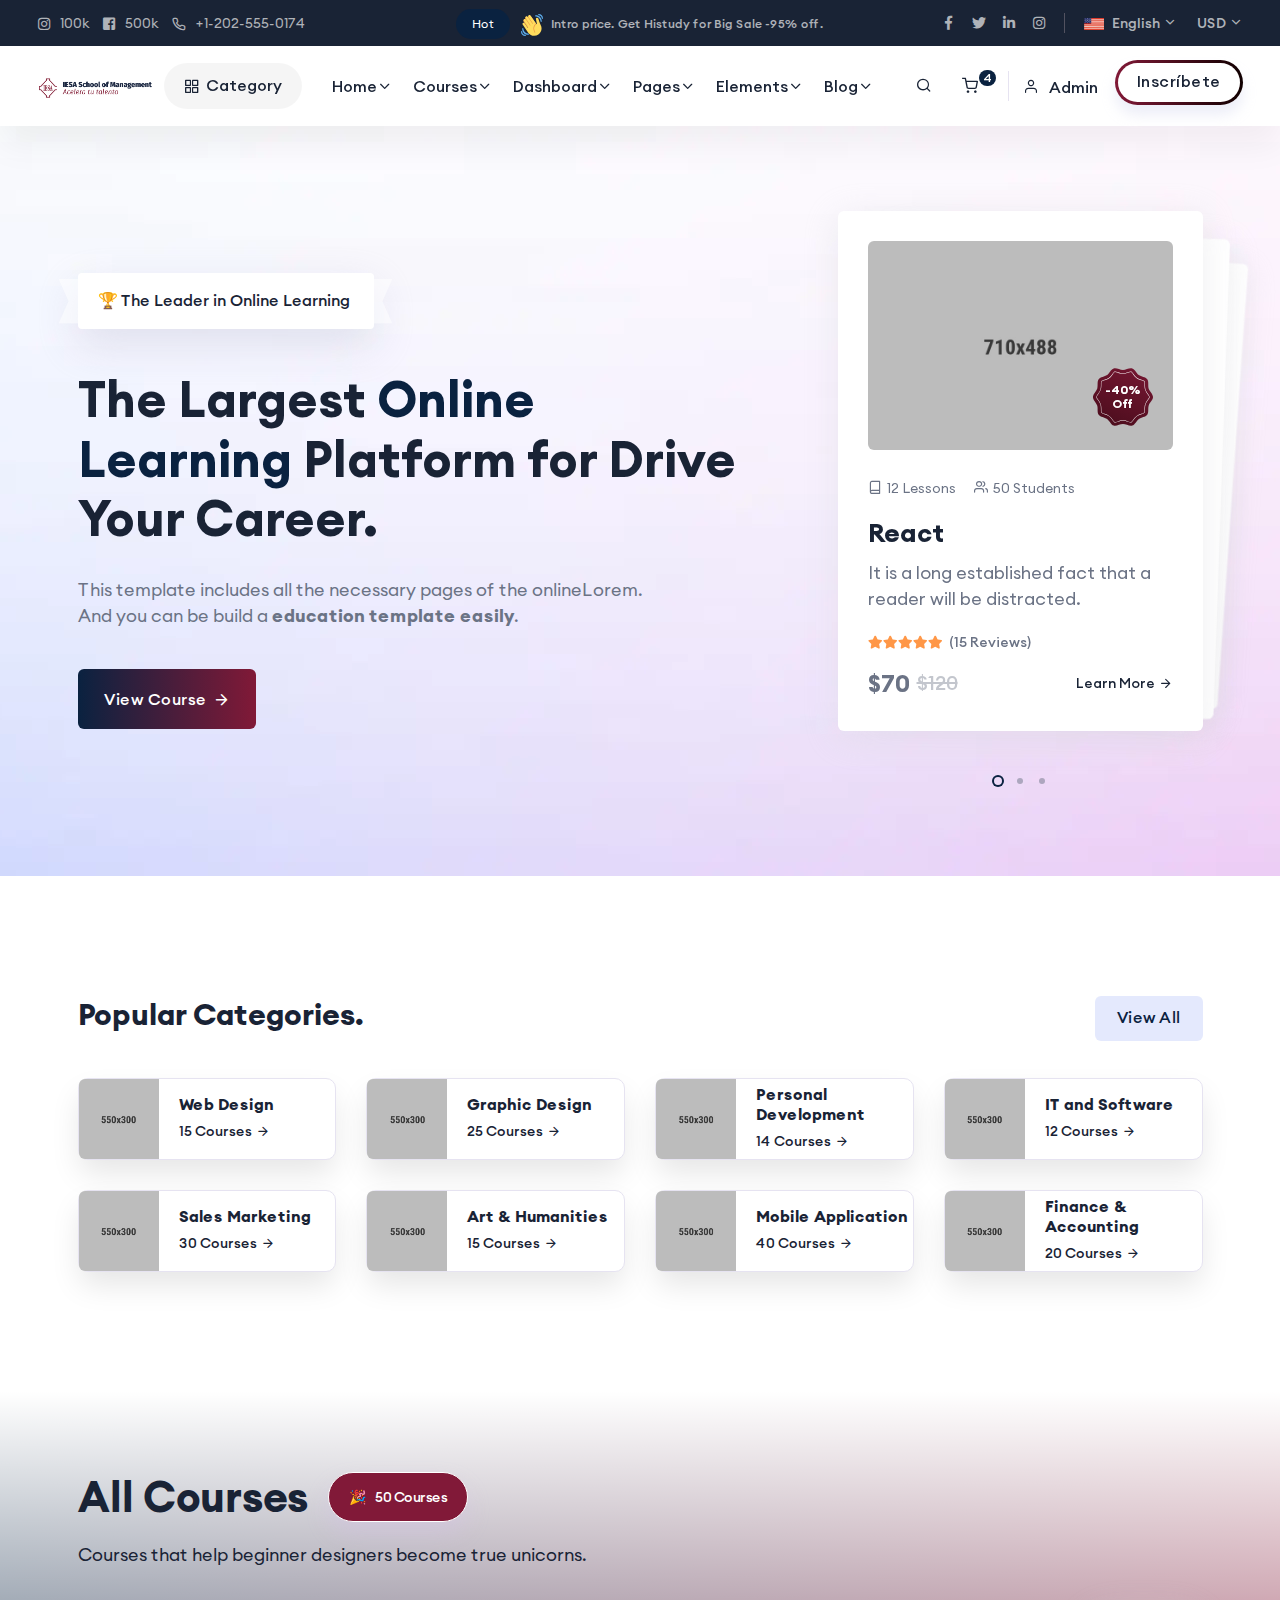
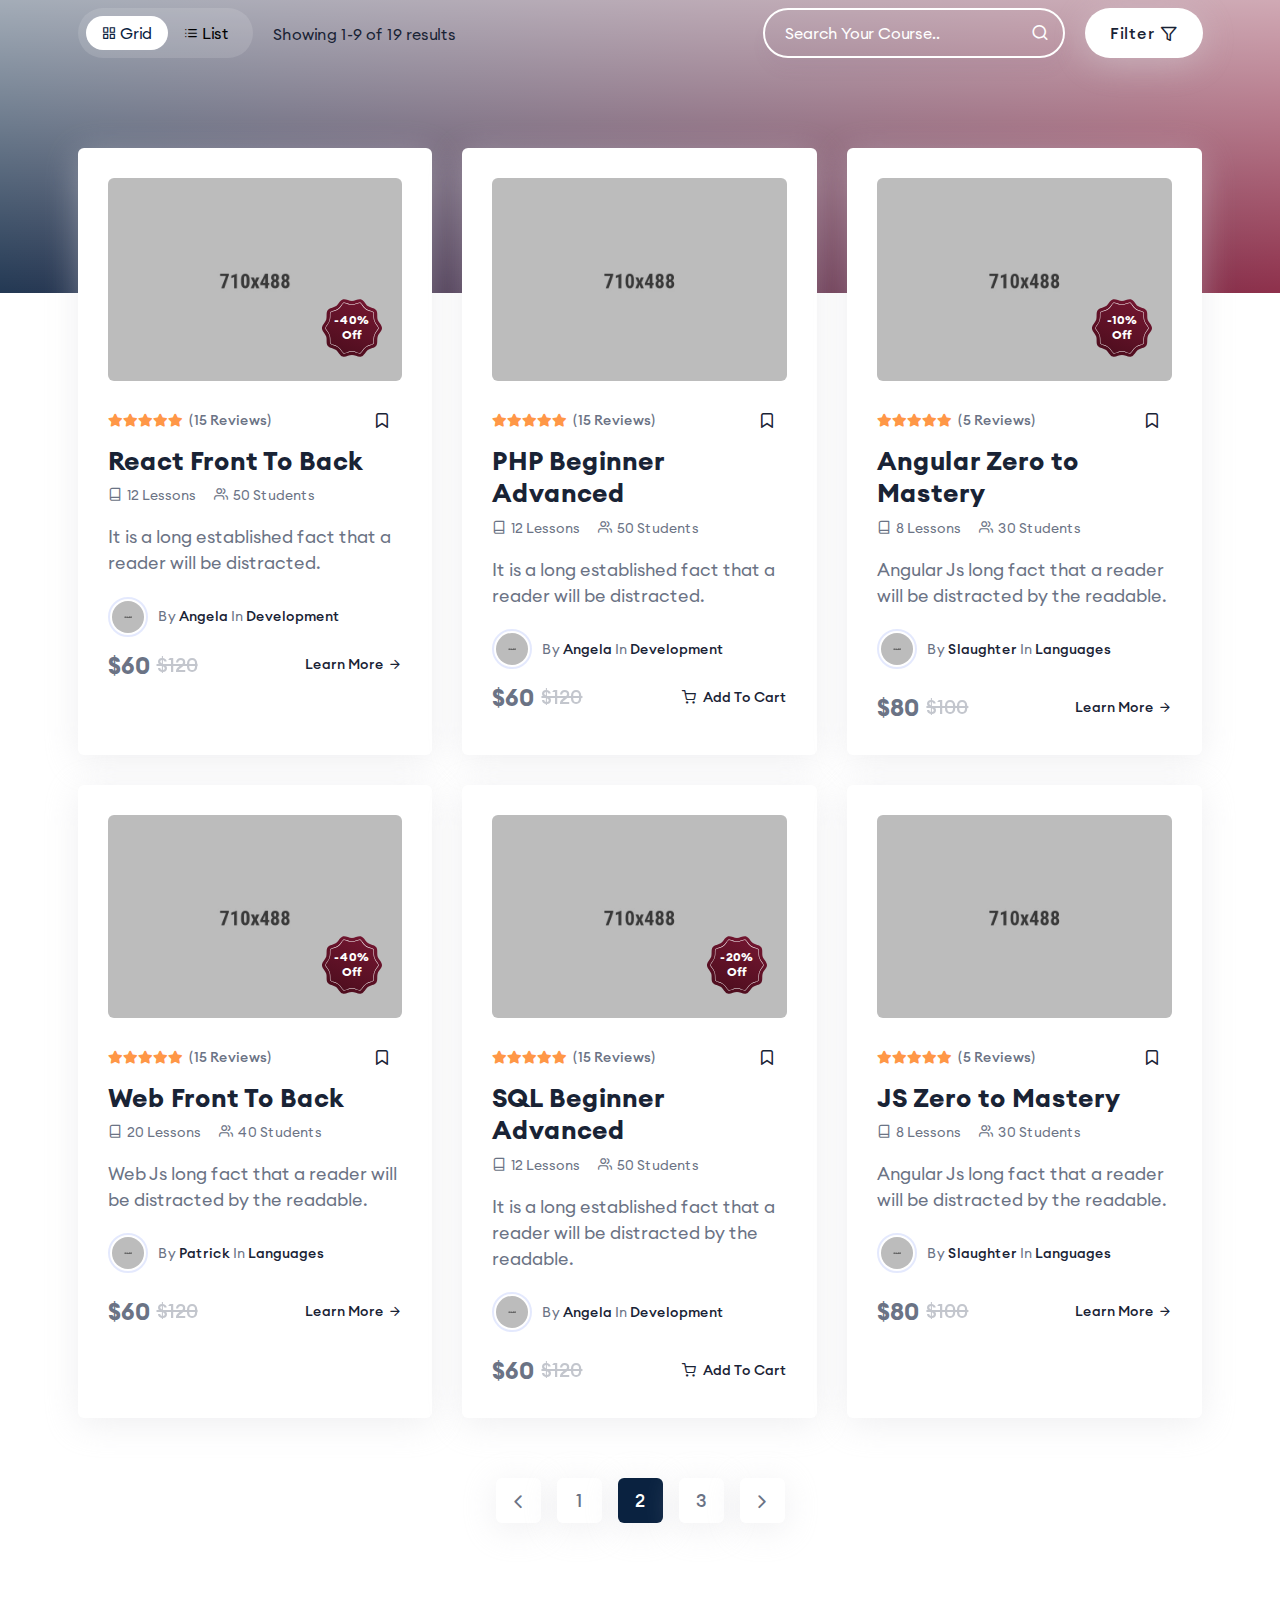
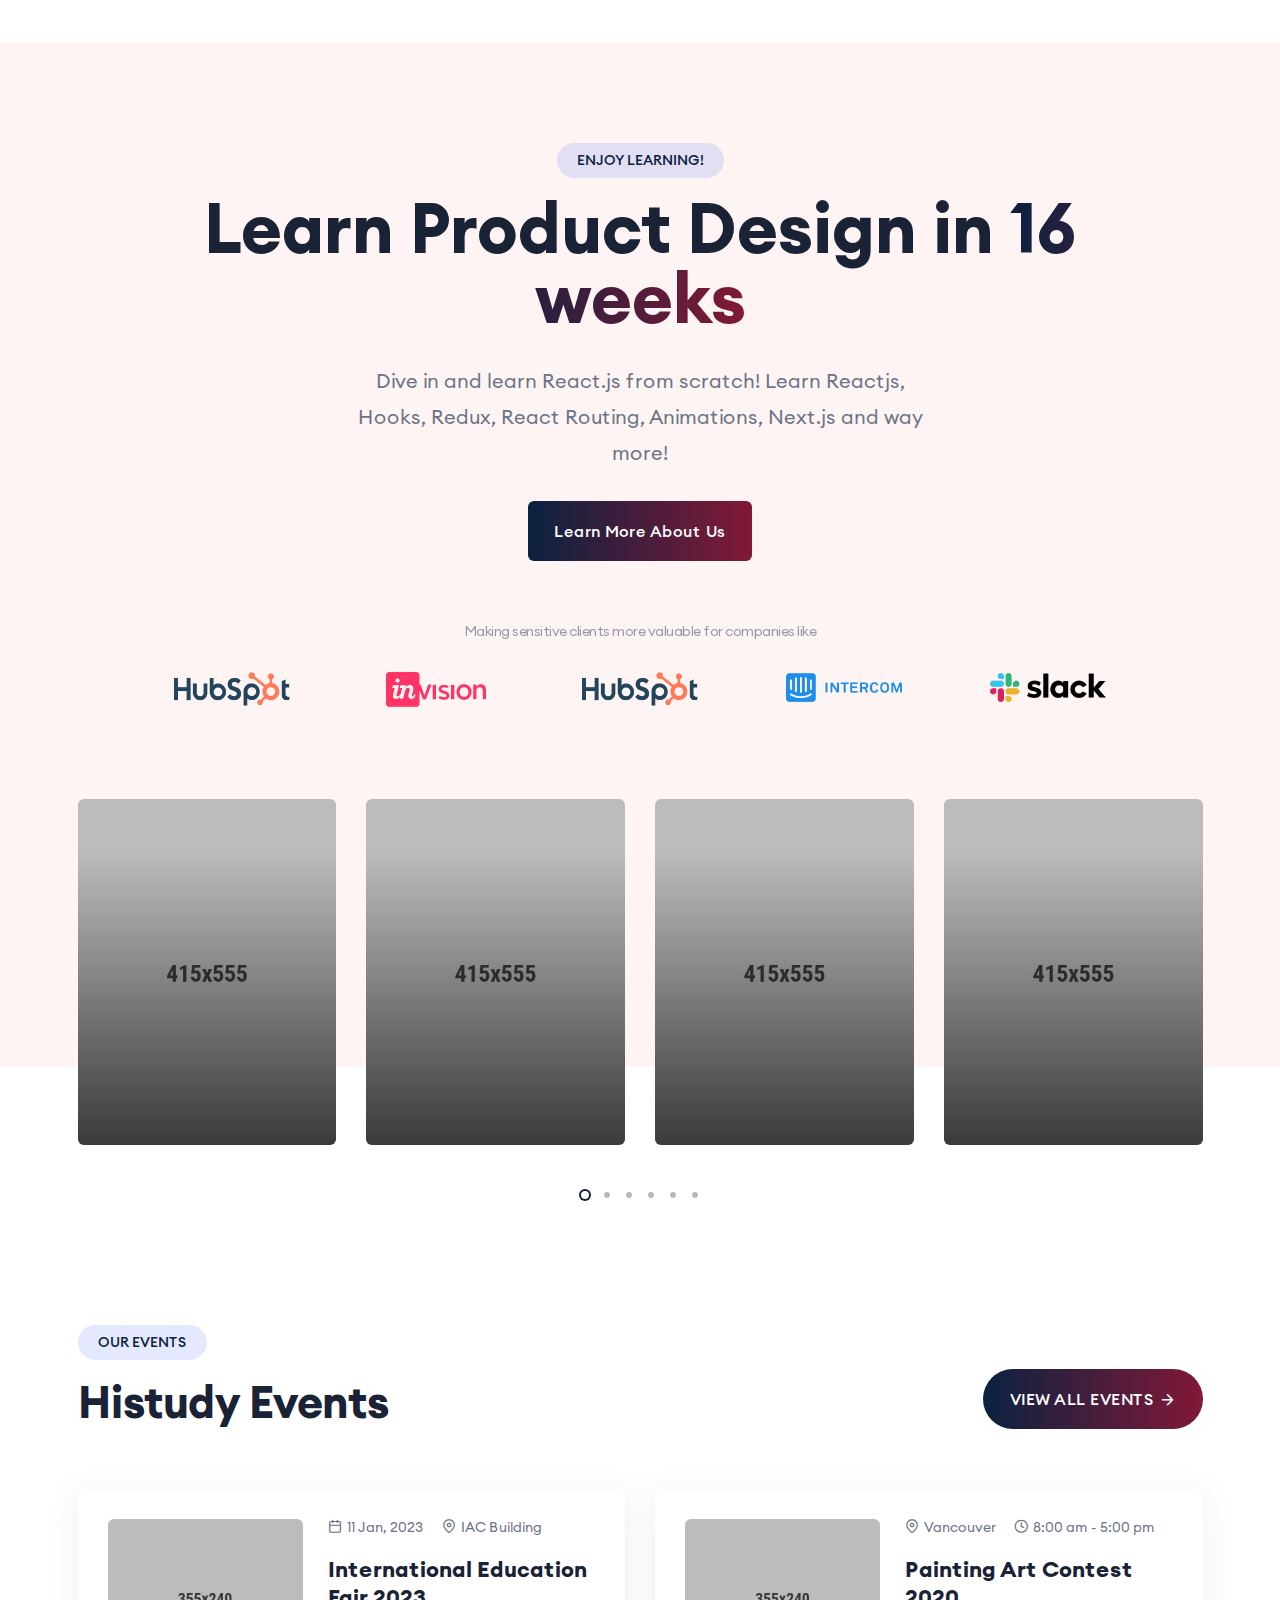
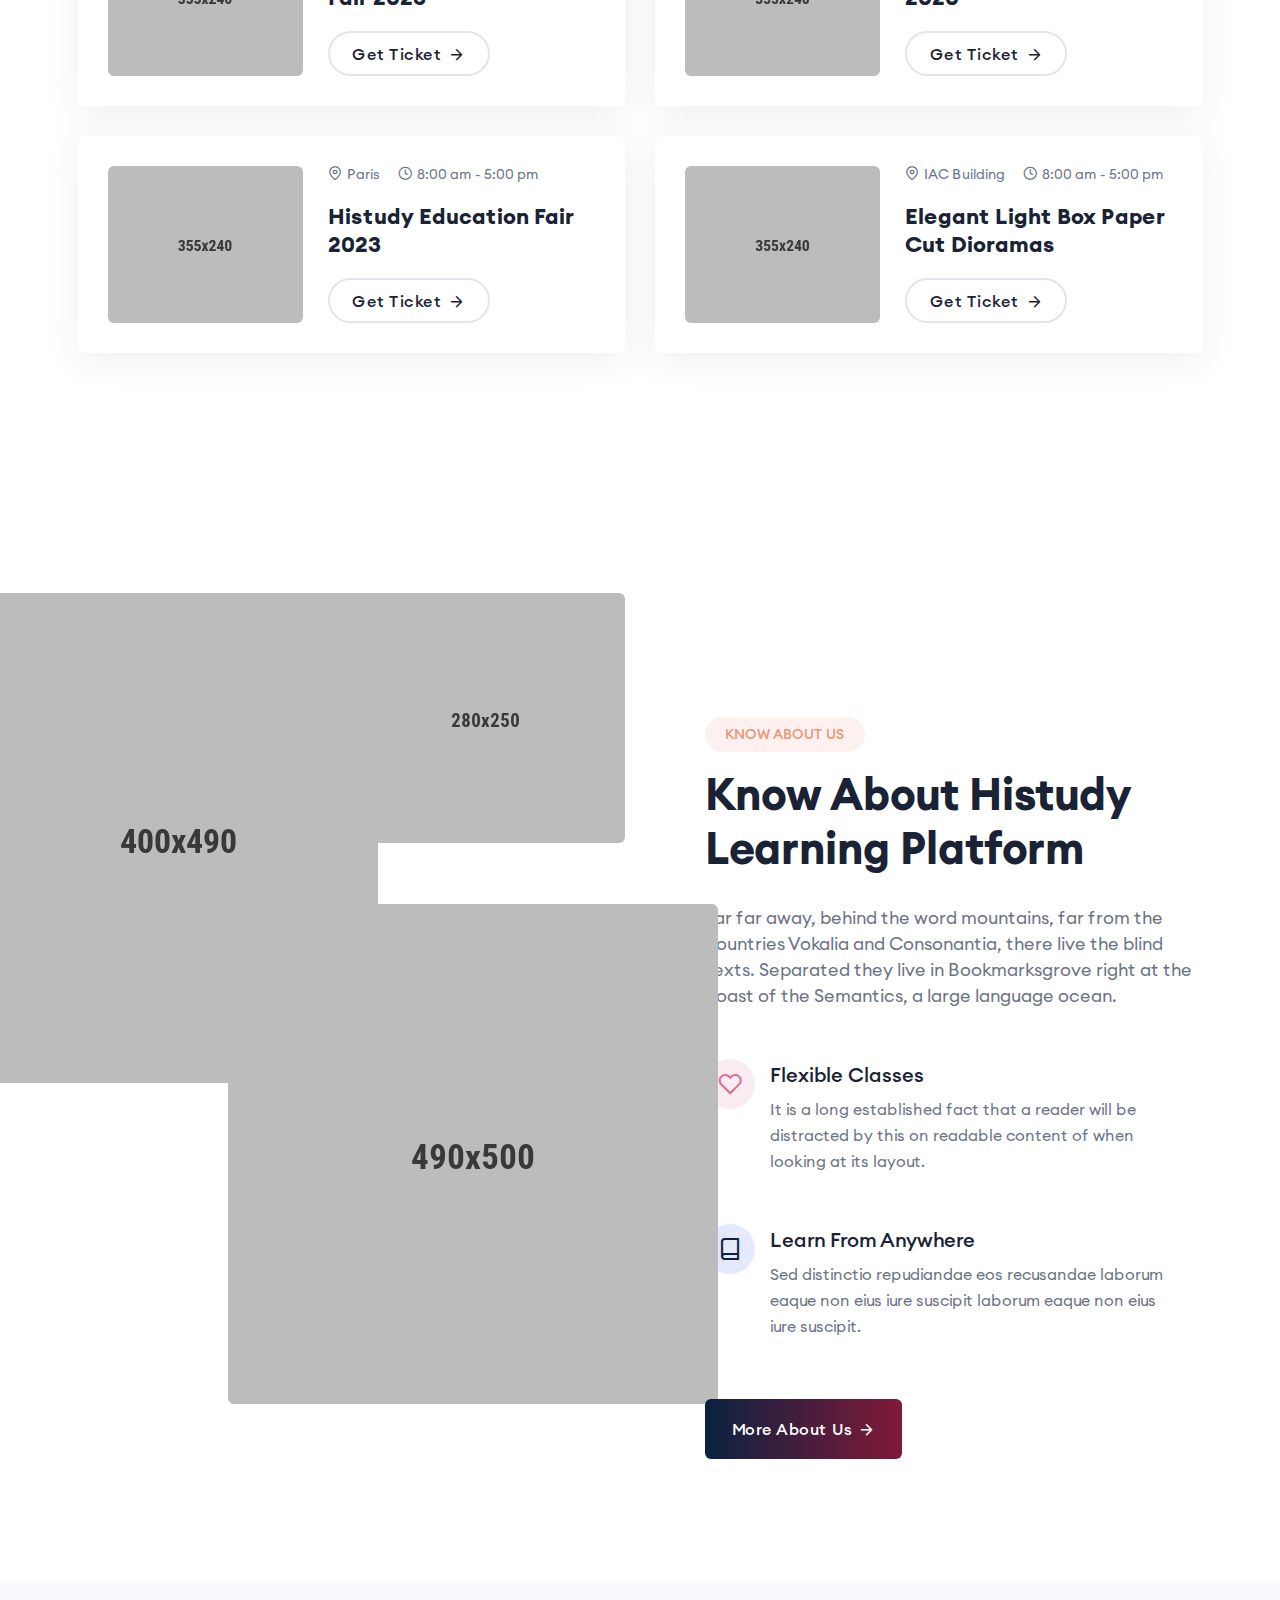
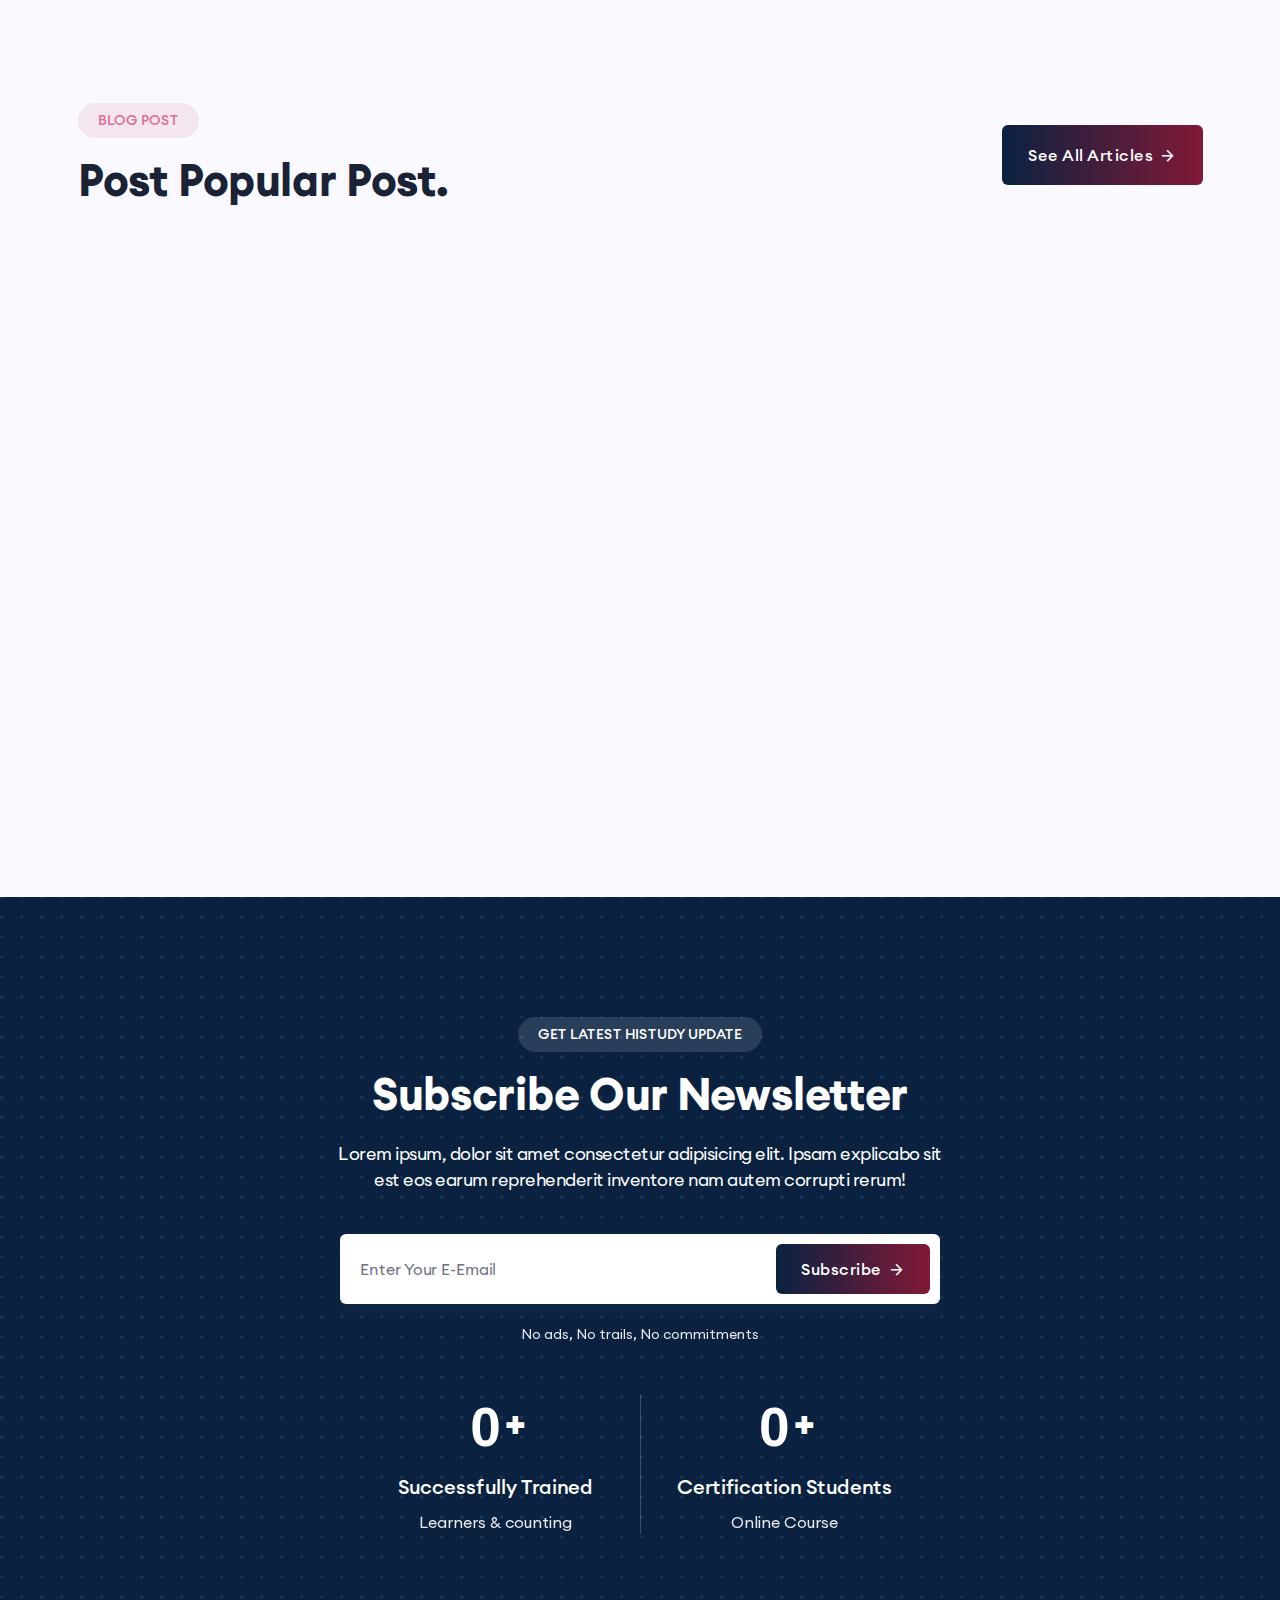
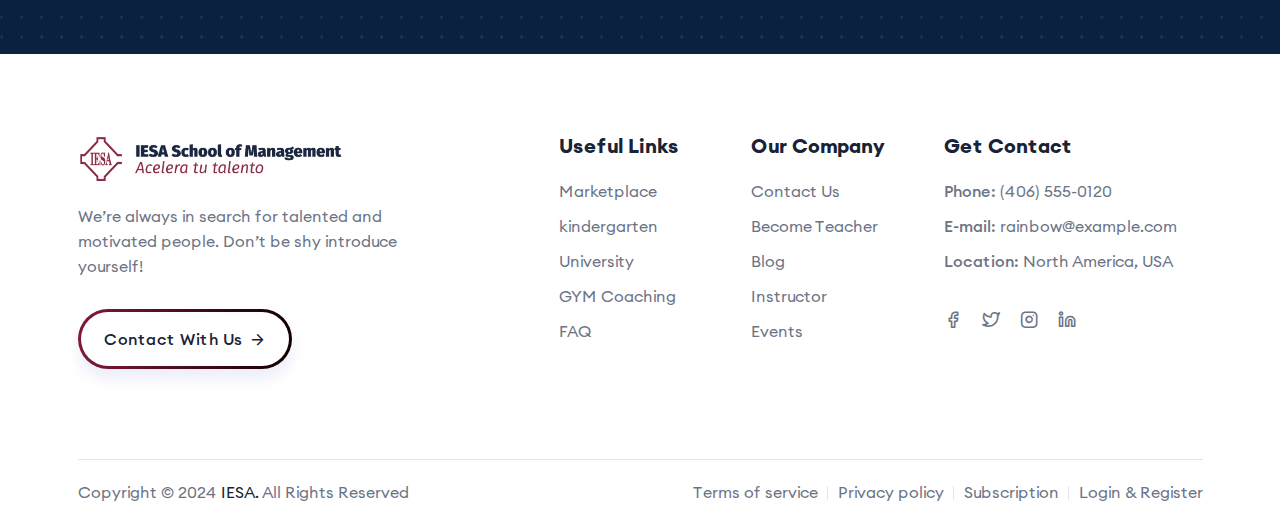
==== commit 4574cee5: "nuevos cambios" ====
--- a/index.html
+++ b/index.html
@@ -164,7 +164,7 @@
                         <div class="header-info">
                             <div class="logo">
                                 <a href="index.html">
-                                    <img src="assets/images/logo/logo.png" alt="Education Logo Images">
+                                    <img src="assets/images/logo/logo-01.png" alt="Education Logo Images">
                                 </a>
                             </div>
                         </div>
@@ -1122,7 +1122,7 @@
 
                         <div class="rbt-btn-wrapper d-none d-xl-block">
                             <a class="rbt-btn rbt-marquee-btn marquee-auto btn-border-gradient radius-round btn-sm hover-transform-none" href="#">
-                                <span data-text="Enroll Now">Enroll Now</span>
+                                <span data-text="Inscríbete">Inscríbete</span>
                             </a>
                         </div>
 
@@ -2176,23 +2176,19 @@
 
     <main class="rbt-main-wrapper">
         <!-- Start Banner Area -->
-        <div class="rbt-banner-area rbt-banner-1">
-            <div class="container-fluid">
-                <div class="row">
-                    <div class="col-md-12 pb--120 pt--70">
+        <div class="rbt-banner-area rbt-banner-1 variation-2 height-750">
+            <div class="container">
+                <div class="row justify-content-between align-items-center">
+                    <div class="col-lg-8">
                         <div class="content">
                             <div class="inner">
                                 <div class="rbt-new-badge rbt-new-badge-one">
                                     <span class="rbt-new-badge-icon">🏆</span> The Leader in Online Learning
                                 </div>
-
-                                <h1 class="title">
-                                    Build The Skills <br> To Drive Your Career.
-                                </h1>
-                                <p class="description">
-                                    Amet minim mollit non deserunt ullamco est sit aliqua dolor do amet sint.
-                                    <strong>Velit
-                                        officia consequat.</strong>
+                                <h1 class="title">The Largest <span class="color-primary">Online Learning</span> Platform
+                                    for Drive Your Career.</h1>
+                                <p class="description">This template includes all the necessary pages of the onlineLorem.
+                                    And you can be build a <strong>education template easily</strong>.
                                 </p>
                                 <div class="slider-btn">
                                     <a class="rbt-btn btn-gradient hover-icon-reverse" href="#">
@@ -2204,25 +2200,18 @@
                                     </a>
                                 </div>
                             </div>
-                            <div class="shape-wrapper" id="scene">
-                                <img src="assets/images/banner/banner-01.png" alt="Hero Image">
-                                <div class="hero-bg-shape-1 layer" data-depth="0.4">
-                                    <img src="assets/images/shape/shape-01.png" alt="Hero Image Background Shape">
-                                </div>
-                                <div class="hero-bg-shape-2 layer" data-depth="0.4">
-                                    <img src="assets/images/shape/shape-02.png" alt="Hero Image Background Shape">
-                                </div>
-                            </div>
-
-                            <div class="banner-card pb--60 mb--50 swiper rbt-dot-bottom-center banner-swiper-active">
+                        </div>
+                    </div>
+                    <div class="col-lg-4">
+                        <div class="content">
+                            <div class="banner-card pb--60 swiper rbt-dot-bottom-center banner-swiper-active">
                                 <div class="swiper-wrapper">
-
                                     <!-- Start Single Card  -->
                                     <div class="swiper-slide">
                                         <div class="rbt-card variation-01 rbt-hover">
                                             <div class="rbt-card-img">
                                                 <a href="course-details.html">
-                                                    <img src="assets/images/course/course-01.jpg" alt="Card image">
+                                                    <img src="assets/images/course/classic-lms-01.jpg" alt="Card image">
                                                     <div class="rbt-badge-3 bg-white">
                                                         <span>-40%</span>
                                                         <span>Off</span>
@@ -2260,13 +2249,13 @@
                                         </div>
                                     </div>
                                     <!-- End Single Card  -->
-
+    
                                     <!-- Start Single Card  -->
                                     <div class="swiper-slide">
                                         <div class="rbt-card variation-01 rbt-hover">
                                             <div class="rbt-card-img">
                                                 <a href="course-details.html">
-                                                    <img src="assets/images/course/classic-lms-01.jpg" alt="Card image">
+                                                    <img src="assets/images/course/course-01.jpg" alt="Card image">
                                                     <div class="rbt-badge-3 bg-white">
                                                         <span>-40%</span>
                                                         <span>Off</span>
@@ -2304,13 +2293,13 @@
                                         </div>
                                     </div>
                                     <!-- End Single Card  -->
-
+    
                                     <!-- Start Single Card  -->
                                     <div class="swiper-slide">
                                         <div class="rbt-card variation-01 rbt-hover">
                                             <div class="rbt-card-img">
                                                 <a href="course-details.html">
-                                                    <img src="assets/images/course/course-online-02.jpg" alt="Card image">
+                                                    <img src="assets/images/course/course-online-01.jpg" alt="Card image">
                                                     <div class="rbt-badge-3 bg-white">
                                                         <span>-40%</span>
                                                         <span>Off</span>
@@ -2348,7 +2337,6 @@
                                         </div>
                                     </div>
                                     <!-- End Single Card  -->
-
                                 </div>
                                 <div class="rbt-swiper-pagination"></div>
                             </div>
@@ -2358,6 +2346,172 @@
             </div>
         </div>
         <!-- End Banner Area -->
+
+        <!-- Start Service Area -->
+    <div class="rbt-categories-area bg-color-white rbt-section-gap">
+        <div class="container">
+            <div class="row g-5 align-items-start mb--30">
+                <div class="col-lg-6 col-md-6 col-12">
+                    <div class="section-title">
+                        <h4 class="title">Popular Categories.</h4>
+                    </div>
+                </div>
+                <div class="col-lg-6 col-md-6 col-12">
+                    <div class="read-more-btn text-start text-md-end">
+                        <a class="rbt-btn rbt-switch-btn bg-primary-opacity btn-sm" href="archive.html">
+                            <span data-text="View All">View All</span>
+                        </a>
+                    </div>
+                </div>
+            </div>
+            <div class="row g-5">
+                <!-- Start Category Box Layout  -->
+                <div class="col-lg-3 col-md-6 col-sm-6 col-12">
+                    <a class="rbt-cat-box rbt-cat-box-1 list-style" href="course-filter-one-toggle.html">
+                        <div class="inner">
+                            <div class="thumbnail">
+                                <img src="assets/images/category/image/web-design.jpg" alt="Icons Images">
+                            </div>
+                            <div class="content">
+                                <h5 class="title">Web Design</h5>
+                                <div class="read-more-btn">
+                                    <span class="rbt-btn-link">15 Courses<i class="feather-arrow-right"></i></span>
+                                </div>
+                            </div>
+                        </div>
+                    </a>
+                </div>
+                <!-- End Category Box Layout  -->
+                <!-- Start Category Box Layout  -->
+                <div class="col-lg-3 col-md-6 col-sm-6 col-12">
+                    <a class="rbt-cat-box rbt-cat-box-1 list-style" href="course-filter-one-toggle.html">
+                        <div class="inner">
+                            <div class="thumbnail">
+                                <img src="assets/images/category/image/graphic-design.jpg" alt="Icons Images">
+                            </div>
+                            <div class="content">
+                                <h5 class="title">Graphic Design</h5>
+                                <div class="read-more-btn">
+                                    <span class="rbt-btn-link">25 Courses<i class="feather-arrow-right"></i></span>
+                                </div>
+                            </div>
+                        </div>
+                    </a>
+                </div>
+                <!-- End Category Box Layout  -->
+
+                <!-- Start Category Box Layout  -->
+                <div class="col-lg-3 col-md-6 col-sm-6 col-12">
+                    <div class="rbt-cat-box rbt-cat-box-1 list-style">
+                        <div class="inner">
+                            <div class="thumbnail">
+                                <img src="assets/images/category/image/personal-development.jpg" alt="Icons Images">
+                            </div>
+                            <div class="content">
+                                <h5 class="title">Personal Development</h5>
+                                <div class="read-more-btn">
+                                    <span class="rbt-btn-link">14 Courses<i class="feather-arrow-right"></i></span>
+                                </div>
+                            </div>
+                        </div>
+                    </div>
+                </div>
+                <!-- End Category Box Layout  -->
+
+                <!-- Start Category Box Layout  -->
+                <div class="col-lg-3 col-md-6 col-sm-6 col-12">
+                    <a class="rbt-cat-box rbt-cat-box-1 list-style" href="course-filter-one-toggle.html">
+                        <div class="inner">
+                            <div class="thumbnail">
+                                <img src="assets/images/category/image/software.jpg" alt="Icons Images">
+                            </div>
+                            <div class="content">
+                                <h5 class="title">IT and Software</h5>
+                                <div class="read-more-btn">
+                                    <span class="rbt-btn-link">12 Courses<i class="feather-arrow-right"></i></span>
+                                </div>
+                            </div>
+                        </div>
+                    </a>
+                </div>
+                <!-- End Category Box Layout  -->
+
+                <!-- Start Category Box Layout  -->
+                <div class="col-lg-3 col-md-6 col-sm-6 col-12">
+                    <a class="rbt-cat-box rbt-cat-box-1 list-style" href="course-filter-one-toggle.html">
+                        <div class="inner">
+                            <div class="thumbnail">
+                                <img src="assets/images/category/image/sales.jpg" alt="Icons Images">
+                            </div>
+                            <div class="content">
+                                <h5 class="title">Sales Marketing</h5>
+                                <div class="read-more-btn">
+                                    <span class="rbt-btn-link">30 Courses<i class="feather-arrow-right"></i></span>
+                                </div>
+                            </div>
+                        </div>
+                    </a>
+                </div>
+                <!-- End Category Box Layout  -->
+
+                <!-- Start Category Box Layout  -->
+                <div class="col-lg-3 col-md-6 col-sm-6 col-12">
+                    <a class="rbt-cat-box rbt-cat-box-1 list-style" href="course-filter-one-toggle.html">
+                        <div class="inner">
+                            <div class="thumbnail">
+                                <img src="assets/images/category/image/arts.jpg" alt="Icons Images">
+                            </div>
+                            <div class="content">
+                                <h5 class="title">Art & Humanities</h5>
+                                <div class="read-more-btn">
+                                    <span class="rbt-btn-link">15 Courses<i class="feather-arrow-right"></i></span>
+                                </div>
+                            </div>
+                        </div>
+                    </a>
+                </div>
+                <!-- End Category Box Layout  -->
+
+                <!-- Start Category Box Layout  -->
+                <div class="col-lg-3 col-md-6 col-sm-6 col-12">
+                    <a class="rbt-cat-box rbt-cat-box-1 list-style" href="course-filter-one-toggle.html">
+                        <div class="inner">
+                            <div class="thumbnail">
+                                <img src="assets/images/category/image/mobile.jpg" alt="Icons Images">
+                            </div>
+                            <div class="content">
+                                <h5 class="title">Mobile Application</h5>
+                                <div class="read-more-btn">
+                                    <span class="rbt-btn-link">40 Courses<i class="feather-arrow-right"></i></span>
+                                </div>
+                            </div>
+                        </div>
+                    </a>
+                </div>
+                <!-- End Category Box Layout  -->
+
+                <!-- Start Category Box Layout  -->
+                <div class="col-lg-3 col-md-6 col-sm-6 col-12">
+                    <a class="rbt-cat-box rbt-cat-box-1 list-style" href="course-filter-one-toggle.html">
+                        <div class="inner">
+                            <div class="thumbnail">
+                                <img src="assets/images/category/image/finance.jpg" alt="Icons Images">
+                            </div>
+                            <div class="content">
+                                <h5 class="title">Finance & Accounting</h5>
+                                <div class="read-more-btn">
+                                    <span class="rbt-btn-link">20 Courses<i class="feather-arrow-right"></i></span>
+                                </div>
+                            </div>
+                        </div>
+                    </a>
+                </div>
+                <!-- End Category Box Layout  -->
+            </div>
+
+        </div>
+    </div>
+    <!-- End Service Area -->
 
 
         <div class="rbt-page-banner-wrapper">
@@ -3447,7 +3601,7 @@
                             <div class="footer-widget">
                                 <div class="logo">
                                     <a href="index.html">
-                                        <img src="assets/images/logo/logo.png" alt="Edu-cause">
+                                        <img src="assets/images/logo/logo-01.png" alt="Edu-cause">
                                     </a>
                                 </div>
 
@@ -3556,7 +3710,7 @@
             <div class="container">
                 <div class="row align-items-center">
                     <div class="col-xxl-6 col-xl-6 col-lg-6 col-md-12 col-12">
-                        <p class="rbt-link-hover text-center text-lg-start">Copyright © 2023 <a href="https://themeforest.net/user/rbt-themes">Rainbow-Themes.</a> All Rights Reserved</p>
+                        <p class="rbt-link-hover text-center text-lg-start">Copyright © 2024 <a href="#">IESA.</a> All Rights Reserved</p>
                     </div>
                     <div class="col-xxl-6 col-xl-6 col-lg-6 col-md-12 col-12">
                         <ul class="copyright-link rbt-link-hover justify-content-center justify-content-lg-end mt_sm--10 mt_md--10">
--- a/assets/css/style.css
+++ b/assets/css/style.css
@@ -119,8 +119,8 @@
 /*-- Variables --*/
 @import url("https://fonts.googleapis.com/css2?family=Source+Serif+Pro:ital,wght@0,400;0,600;0,700;0,900;1,400&display=swap");
 :root {
-  --color-primary: #2f57ef;
-  --color-secondary: #b966e7;
+  --color-primary: #0A2240;
+  --color-secondary: #811937;
   --color-coral: #E9967A;
   --color-violet: #800080;
   --color-pink: #DB7093;
@@ -13996,7 +13996,7 @@
   transition: 0.4s;
 }
 .rbt-btn.btn-border-gradient {
-  background: linear-gradient(90deg, #CFA2E8, #637FEA);
+  background: linear-gradient(90deg, #811937, #100000);
   border: none;
   outline: none;
   cursor: pointer;
@@ -17934,7 +17934,7 @@
 .rbt-badge-2 {
   display: flex;
   align-items: center;
-  background: rgba(226, 213, 252, 0.8);
+  background: #811938;
   box-shadow: 0 12px 22px 0 rgba(214, 191, 242, 0.28);
   padding: 0 20px;
   border: 1px solid #fff;
@@ -17945,7 +17945,7 @@
   font-weight: 500;
   letter-spacing: -0.5px;
   justify-content: center;
-  color: var(--color-heading);
+  color: #fff;
   width: max-content;
 }
 .rbt-badge-2 img {
@@ -18005,7 +18005,7 @@
   width: 100%;
   height: 100%;
   position: absolute;
-  background: url(../images/icons/offer-badge-bg-color.svg);
+  background: url(../images/icons/offer-badge-bg-color-01.svg);
   background-size: cover;
   background-position: center center;
   background-repeat: no-repeat;
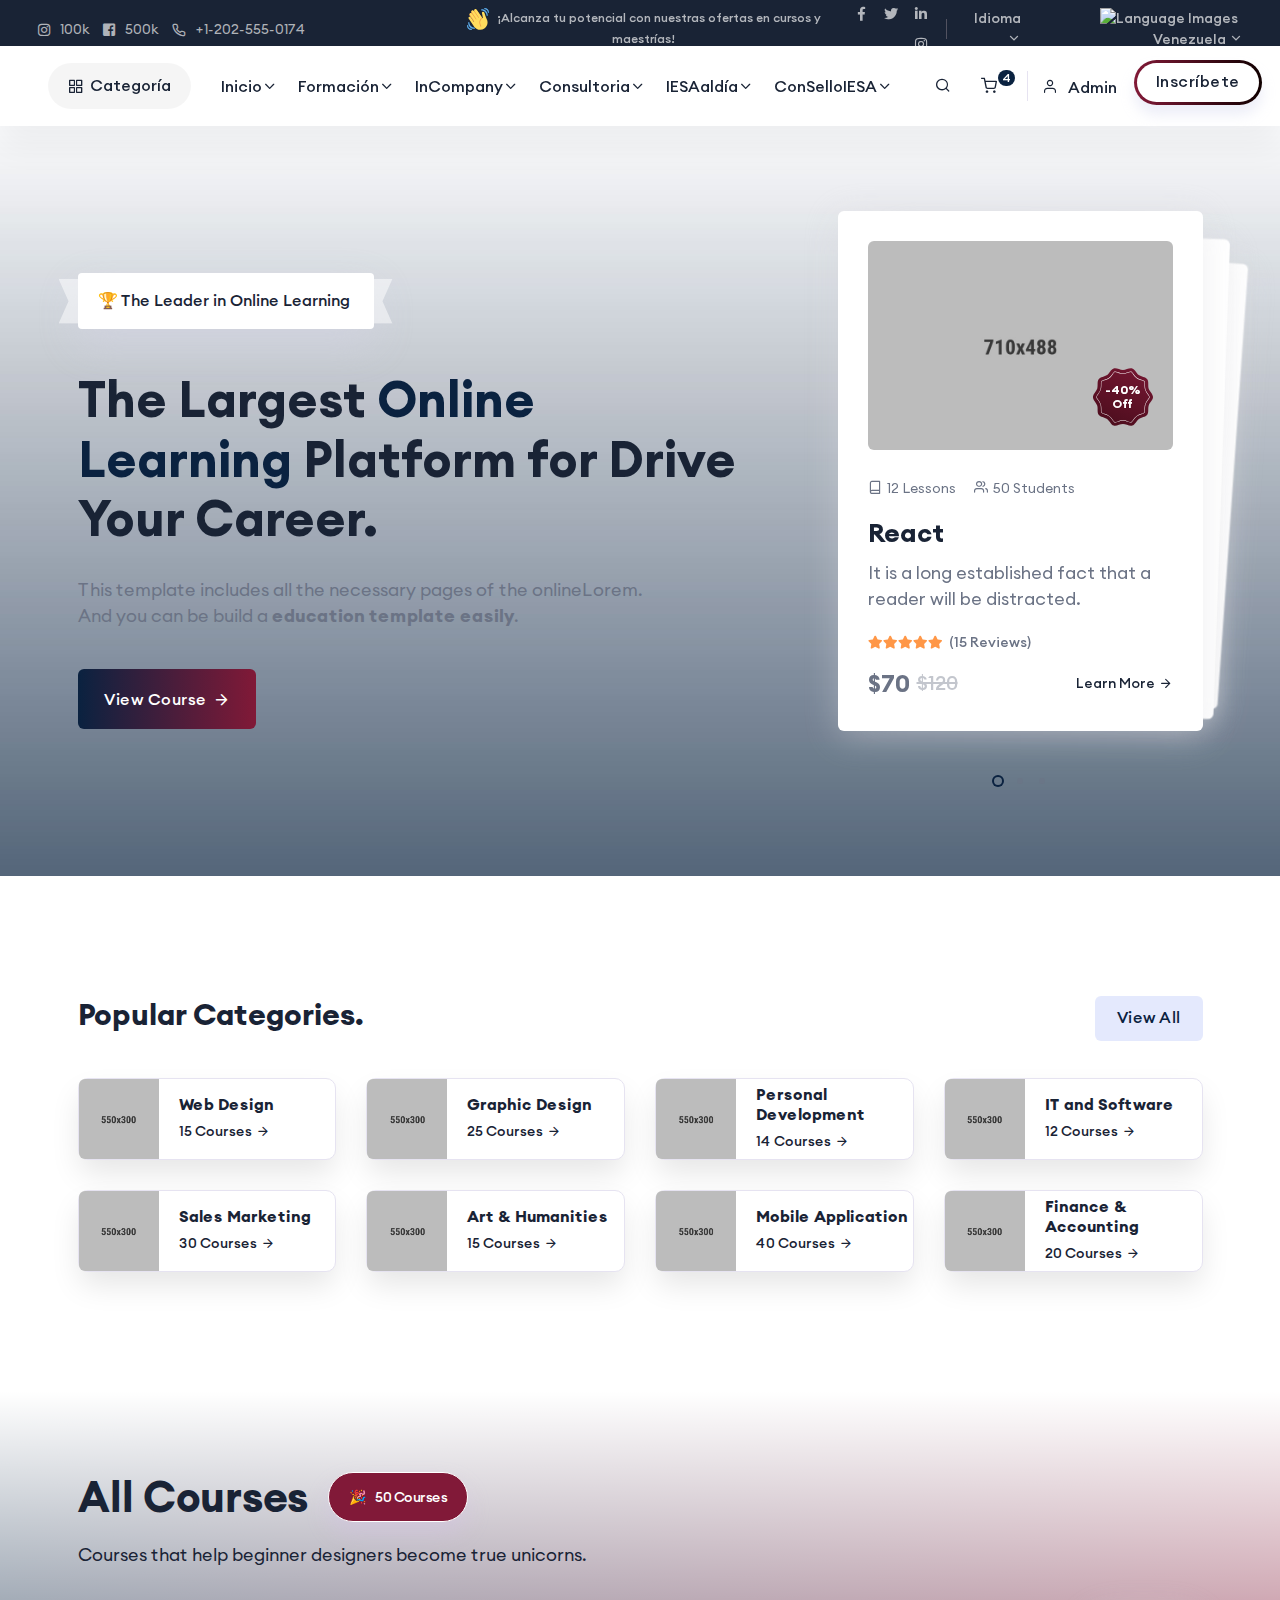
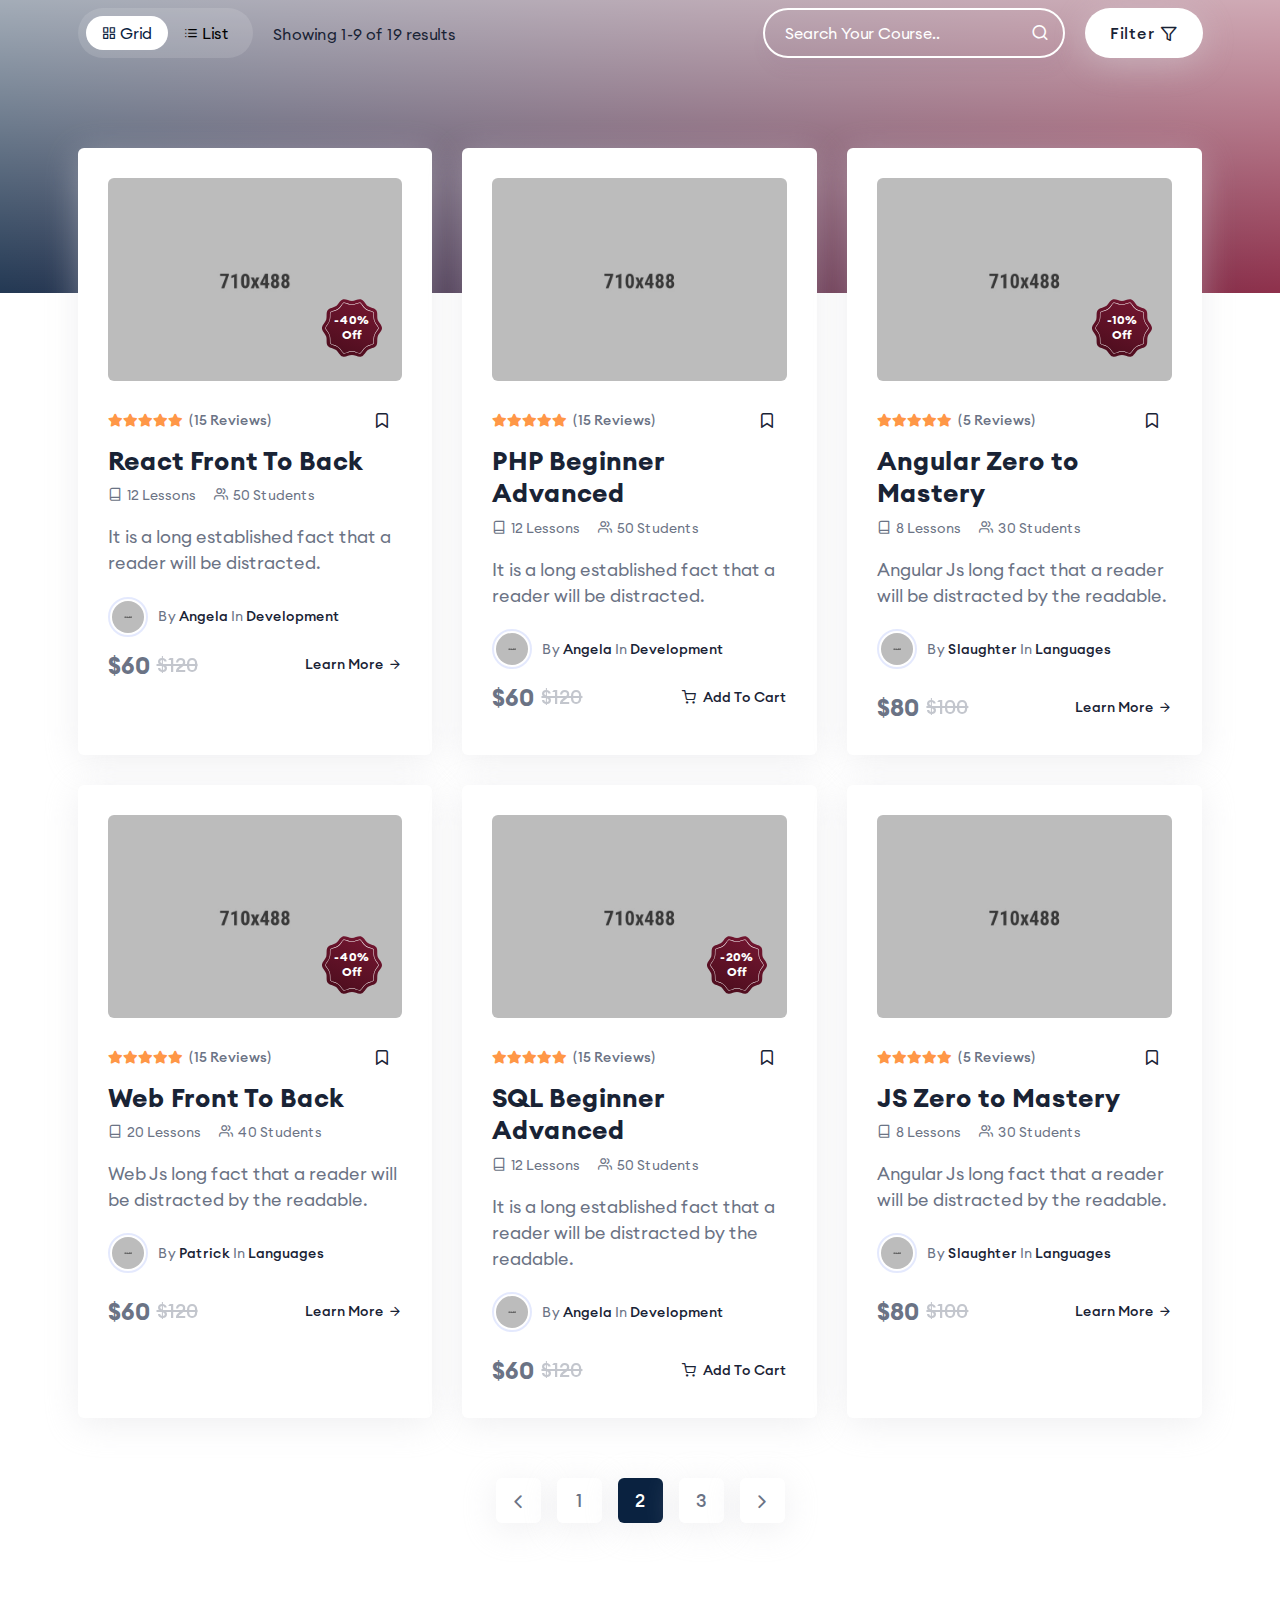
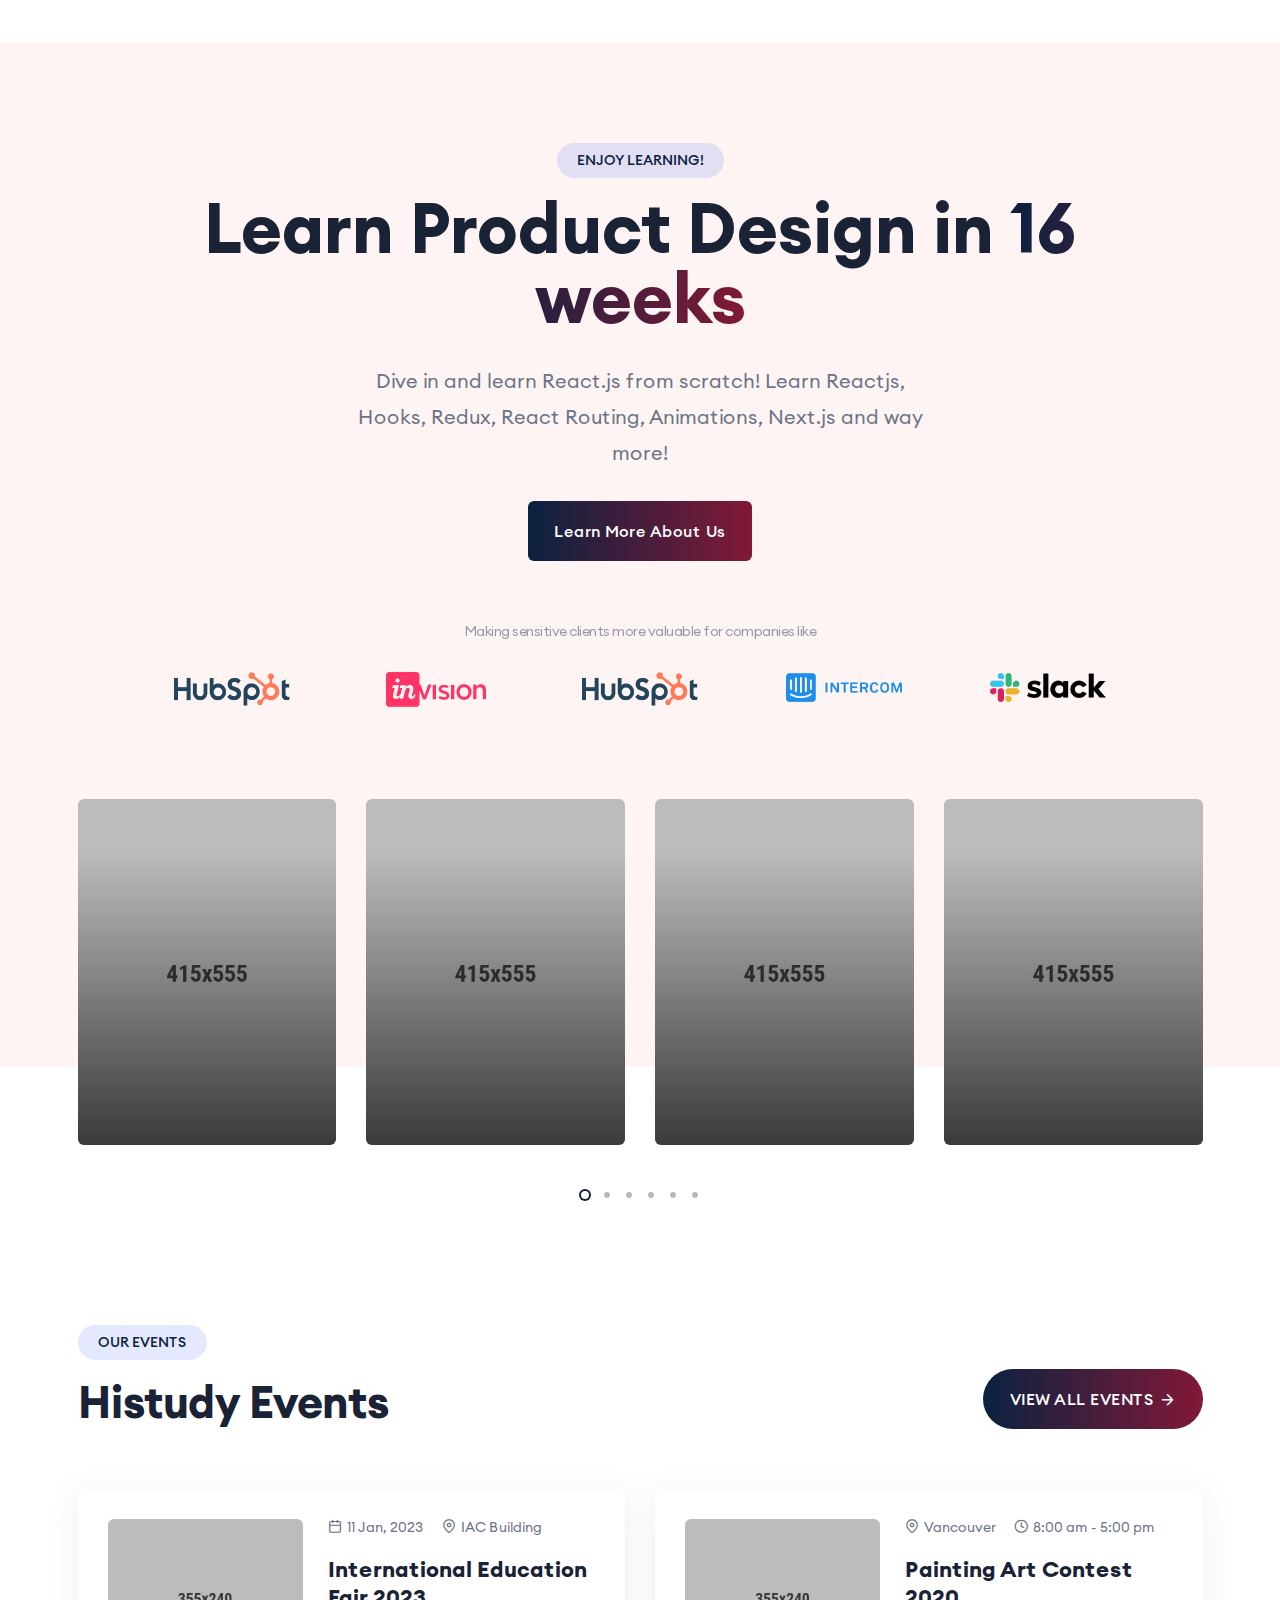
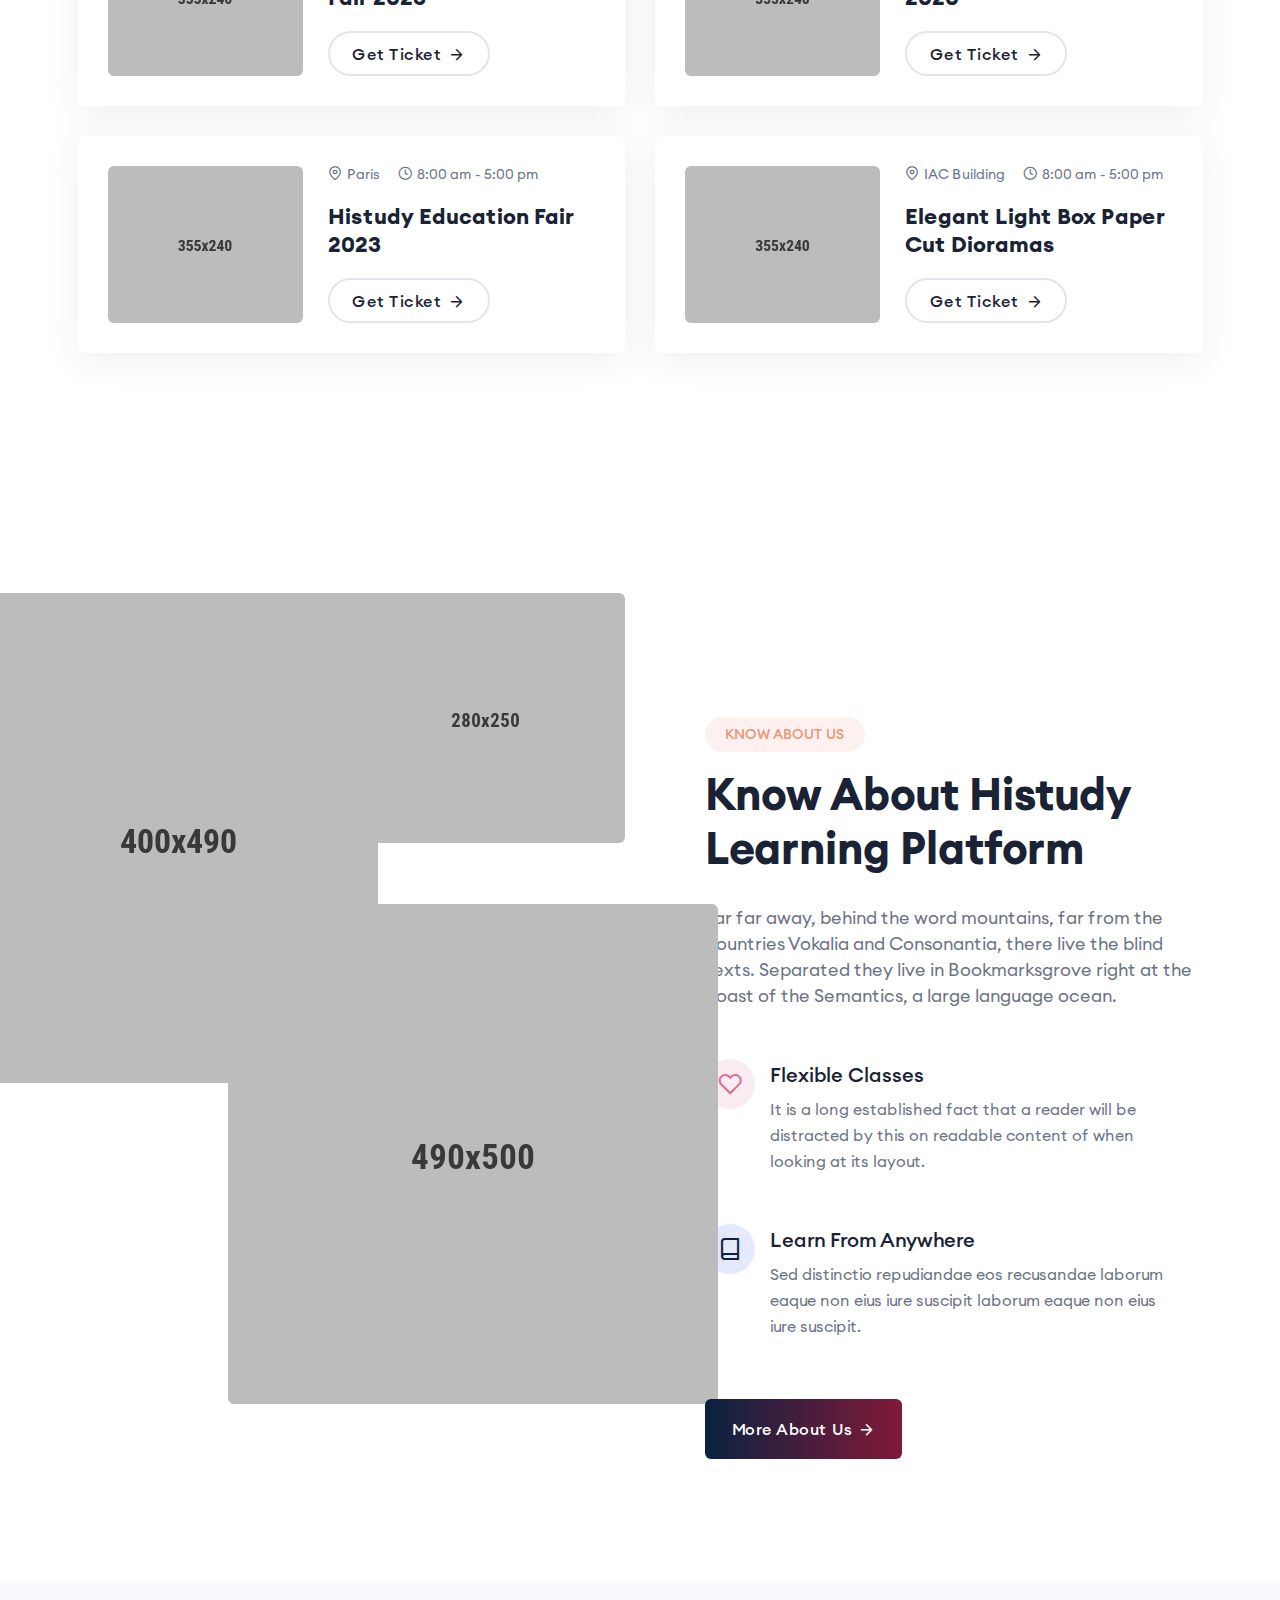
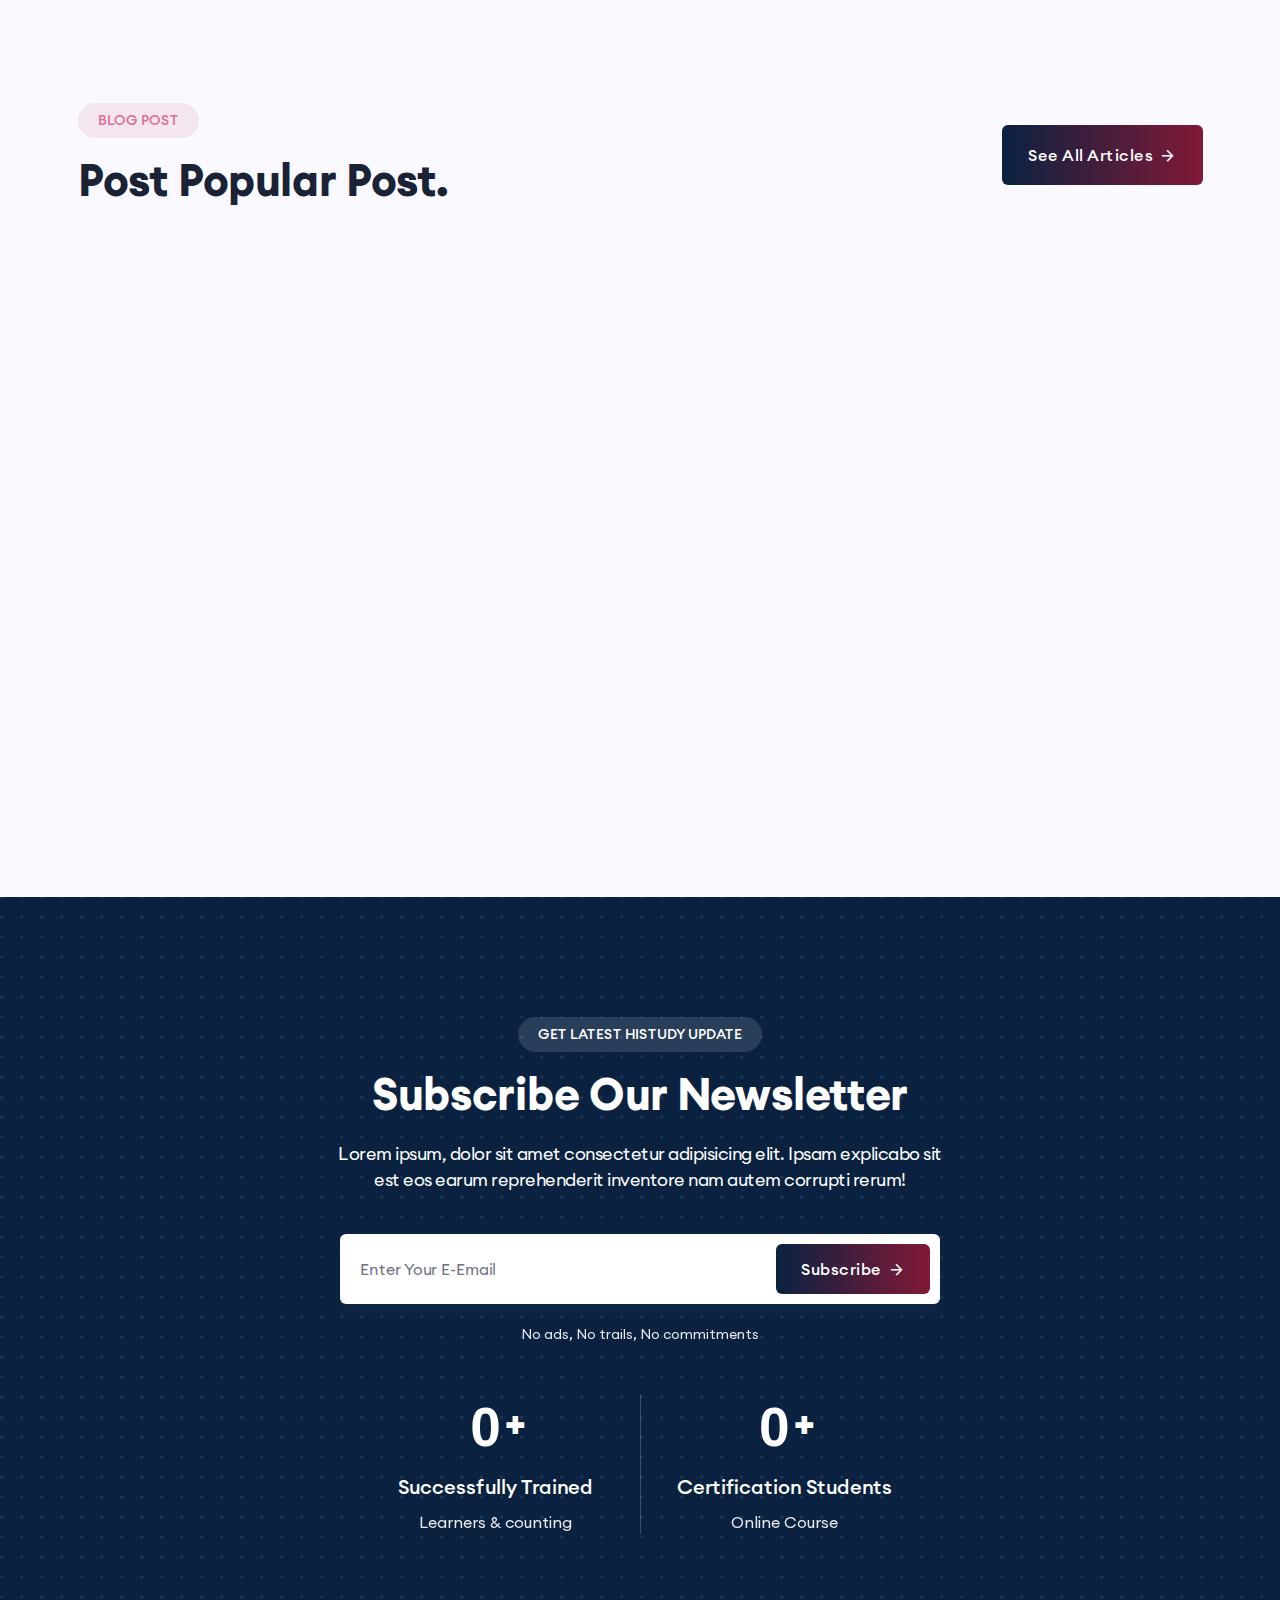
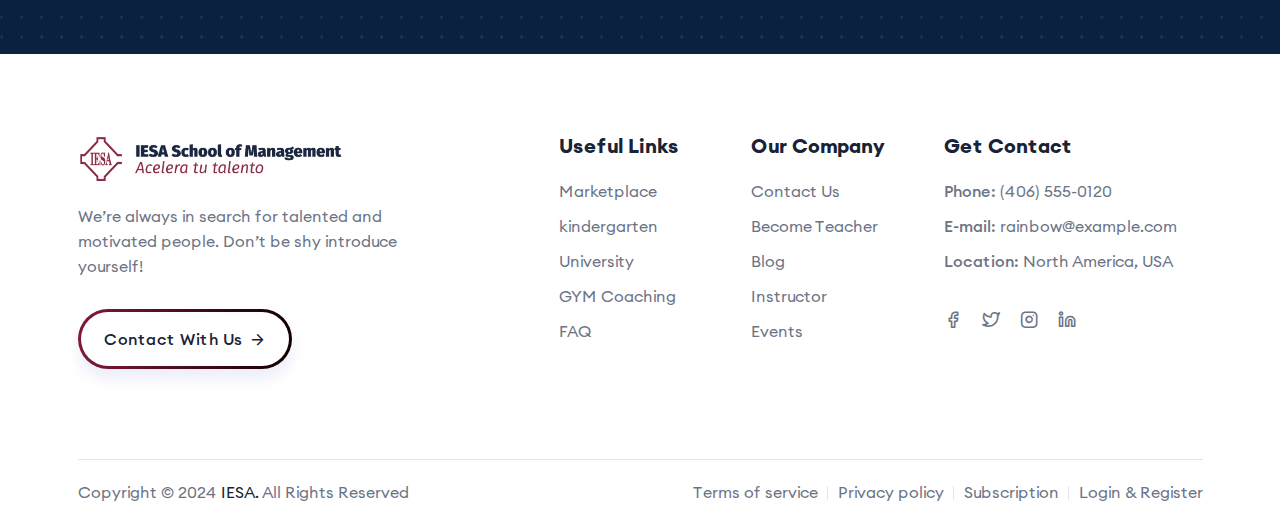
==== commit cc5b2124: "se realizaron cambios necesarios para el front: -se agregó el menú, y otros elementos para el header" ====
--- a/index.html
+++ b/index.html
@@ -68,8 +68,8 @@
                                     <div class="rbt-header-top-news">
                                         <div class="inner">
                                             <div class="content">
-                                                <span class="rbt-badge variation-02 bg-color-primary color-white radius-round">Hot</span>
-                                                <span class="news-text"><img src="assets/images/icons/hand-emojji.svg" alt="Hand Emojji Images"> Intro price. Get Histudy for Big Sale -95% off.</span>
+                                                
+                                                <span class="news-text"><img src="assets/images/icons/hand-emojji.svg" alt="Hand Emojji Images"> ¡Alcanza tu potencial con nuestras ofertas en cursos y maestrías!</span>
                                             </div>
                                         </div>
                                     </div>
@@ -101,21 +101,21 @@
                                     <ul class="rbt-dropdown-menu switcher-language">
                                         <li class="has-child-menu">
                                             <a href="#">
-                                                <img class="left-image" src="assets/images/icons/en-us.png" alt="Language Images">
-                                                <span class="menu-item">English</span>
+                                                
+                                                <span class="menu-item">Idioma</span>
                                                 <i class="right-icon feather-chevron-down"></i>
                                             </a>
                                             <ul class="sub-menu">
                                                 <li>
                                                     <a href="#">
-                                                        <img class="left-image" src="assets/images/icons/fr.png" alt="Language Images">
-                                                        <span class="menu-item">Français</span>
+                                                        <img class="left-image" src="assets/images/icons/united-kingdom.png" alt="Language Images">
+                                                        <span class="menu-item">Ingles</span>
                                                     </a>
                                                 </li>
                                                 <li>
                                                     <a href="#">
-                                                        <img class="left-image" src="assets/images/icons/de.png" alt="Language Images">
-                                                        <span class="menu-item">Deutsch</span>
+                                                        <img class="left-image" src="assets/images/icons/spain.png" alt="Language Images">
+                                                        <span class="menu-item">Español</span>
                                                     </a>
                                                 </li>
                                             </ul>
@@ -127,18 +127,21 @@
                                     <ul class="rbt-dropdown-menu currency-menu">
                                         <li class="has-child-menu">
                                             <a href="#">
-                                                <span class="menu-item">USD</span>
+                                                <img class="left-image" src="assets/images/icons/venezuela.png" alt="Language Images">
+                                                <span class="menu-item">Venezuela</span>
                                                 <i class="right-icon feather-chevron-down"></i>
                                             </a>
                                             <ul class="sub-menu hover-reverse">
                                                 <li>
                                                     <a href="#">
-                                                        <span class="menu-item">EUR</span>
+                                                        <img class="left-image" src="assets/images/icons/panama.png" alt="Language Images">
+                                                        <span class="menu-item">Panamá</span>
                                                     </a>
                                                 </li>
                                                 <li>
                                                     <a href="#">
-                                                        <span class="menu-item">GBP</span>
+                                                        <img class="left-image" src="assets/images/icons/dominican-republic.png" alt="Language Images">
+                                                        <span class="menu-item">República Dominicana</span>
                                                     </a>
                                                 </li>
                                             </ul>
@@ -177,7 +180,7 @@
                                 </span>
                                         <i title="Category" class="feather-grid d-block d-xl-none"></i>
                                     </div>
-                                    <span class="category-text d-none d-xl-block">Category</span>
+                                    <span class="category-text d-none d-xl-block">Categoría</span>
                                 </div>
 
                                 <div class="category-dropdown-menu d-none d-xl-block">
@@ -314,8 +317,9 @@
                     <div class="rbt-main-navigation d-none d-xl-block">
                         <nav class="mainmenu-nav">
                             <ul class="mainmenu">
+                                
                                 <li class="with-megamenu has-menu-child-item position-static">
-                                    <a href="#">Home <i class="feather-chevron-down"></i></a>
+                                    <a href="#">Inicio <i class="feather-chevron-down"></i></a>
                                     <!-- Start Mega Menu  -->
                                     <div class="rbt-megamenu menu-skin-dark">
                                         <div class="wrapper">
@@ -600,8 +604,134 @@
                                     <!-- End Mega Menu  -->
                                 </li>
 
+
+                                <li class="with-megamenu has-menu-child-item position-static">
+                                    <a href="#">Formación<i class="feather-chevron-down"></i></a>
+                                    <!-- Start Mega Menu  -->
+                                    <div class="rbt-megamenu grid-item-4">
+                                        <div class="wrapper">
+                                            <div class="row row--15">
+                                                <div class="col-lg-12 col-xl-3 col-xxl-3 single-mega-item">
+                                                    <h3 class="rbt-short-title">Cursos</h3>
+                                                    <ul class="mega-menu-item">
+                                                        <li><a href="about-us-01.html">Workshop</a></li>
+                                                        <li><a href="about-us-02.html">Foros</a></li>
+                                                        <li><a href="event-grid.html">Talleres</a></li>
+                                                        <li><a href="event-list.html">Certificaciones</a></li>
+                                                        
+                                                    </ul>
+                                                    
+                                                </div>
+                                                
+
+                                                <div class="col-lg-12 col-xl-3 col-xxl-3 single-mega-item">
+                                                    <h3 class="rbt-short-title">Programas</h3>
+                                                    <ul class="mega-menu-item">
+                                                        <li><a href="profile.html">Programa de Salud</a></li>
+                                                        <li><a href="contact.html">Empresas Familiares</a></li>
+                                                        <li><a href="become-a-teacher.html">Liderazgo</a></li>
+                                                        <li><a href="instructor.html">Agronegocio</a></li>
+                                                        <li><a href="faqs.html">FAQS</a></li>
+                                                   
+                                                    </ul>
+                                                    <ul class="mega-menu-item">
+                                                        <li><a href="profile.html">Programa de Salud</a></li>
+                                                        <li><a href="contact.html">Empresas Familiares</a></li>
+                                                    </ul>
+                                                </div>
+
+                                                <div class="col-lg-12 col-xl-3 col-xxl-3 single-mega-item">
+                                                    <h3 class="rbt-short-title">Diplomados</h3>
+                                                    <ul class="mega-menu-item">
+                                                        <li><a href="shop.html">Hidrocarburos <span class="rbt-badge-card">20% de descuento</span></a></li>
+                                                        <li><a href="single-product.html">Gas</a></li>
+                                                
+                                                    </ul>
+                                                </div>
+                                                
+                                                <div class="col-lg-12 col-xl-3 col-xxl-3 single-mega-item">
+                                                    <div class="mega-category-item">
+                                                        <!-- Start Single Category  -->
+                                                        <div class="nav-category-item">
+                                                            <div class="thumbnail">
+                                                                <div class="image"><img src="assets/images/course/category-2.png" alt="Course images"></div>
+                                                                <a href="course-filter-one-toggle.html">
+                                                                    <span>Maestría en Administración</span>
+                                                                    <i class="feather-chevron-right"></i>
+                                                                </a>
+                                                            </div>
+                                                        </div>
+                                                        <!-- End Single Category  -->
+
+                                                        <!-- Start Single Category  -->
+                                                        <div class="nav-category-item">
+                                                            <div class="thumbnail">
+                                                                <div class="image"><img src="assets/images/course/category-1.png" alt="Course images"></div>
+                                                                <a href="course-filter-one-toggle.html">
+                                                                    <span>Maestría en Finanzas</span>
+                                                                    <i class="feather-chevron-right"></i>
+                                                                </a>
+                                                            </div>
+                                                        </div>
+                                                        <!-- End Single Category  -->
+
+                                                        <!-- Start Single Category  -->
+                                                        <div class="nav-category-item">
+                                                            <div class="thumbnail">
+                                                                <div class="image"><img src="assets/images/course/category-4.png" alt="Course images"></div>
+                                                                <a href="course-filter-one-toggle.html">
+                                                                    <span>Maestría en Mercadeo</span>
+                                                                    <i class="feather-chevron-right"></i>
+                                                                </a>
+                                                            </div>
+                                                        </div>
+                                                        <!-- End Single Category  -->
+
+                                                         <!-- Start Single Category  -->
+                                                         <div class="nav-category-item">
+                                                            <div class="thumbnail">
+                                                                <div class="image"><img src="assets/images/course/category-1.png" alt="Course images"></div>
+                                                                <a href="course-filter-one-toggle.html">
+                                                                    <span>Maestría en Gerencia Pública</span>
+                                                                    <i class="feather-chevron-right"></i>
+                                                                </a>
+                                                            </div>
+                                                        </div>
+                                                        <!-- End Single Category  -->
+
+                                                        <!-- Start Single Category  -->
+                                                        <div class="nav-category-item">
+                                                            <div class="thumbnail">
+                                                                <a href="course-filter-one-toggle.html">
+                                                                    <span>Becas y planes de financiamiento</span>
+                                                                    <i class="feather-chevron-right"></i>
+                                                                </a>
+                                                            </div>
+                                                        </div>
+                                                        <!-- End Single Category  -->
+
+                                                        <!-- Start Single Category  -->
+                                                        <div class="nav-category-item">
+                                                            <div class="thumbnail">
+                                                                <div class="image"><img src="assets/images/course/category-9.png" alt="Course images"></div>
+                                                                <a href="course-filter-one-toggle.html">
+                                                                    <span>Servicio de carreras</span>
+                                                                    <i class="feather-chevron-right"></i>
+                                                                </a>
+                                                            </div>
+                                                        </div>
+                                                        <!-- End Single Category  -->
+
+                                                    </div>
+                                                </div>
+                                            </div>
+                                        </div>
+                                    </div>
+                                    <!-- End Mega Menu  -->
+                                </li>
+
                                 <li class="with-megamenu has-menu-child-item">
-                                    <a href="#">Courses <i class="feather-chevron-down"></i></a>
+                                    <a href="#">InCompany <i class="feather-chevron-down"></i></a>
                                     <!-- Start Mega Menu  -->
                                     <div class="rbt-megamenu grid-item-2">
                                         <div class="wrapper">
@@ -655,7 +785,7 @@
                                     </div>
                                     <!-- End Mega Menu  -->
                                 </li>
-
+                                <!-- End Mega Menu  
                                 <li class="has-dropdown has-menu-child-item">
                                     <a href="#">Dashboard
                                         <i class="feather-chevron-down"></i>
@@ -690,10 +820,10 @@
                                             </ul>
                                         </li>
                                     </ul>
-                                </li>
+                                </li>-->
 
                                 <li class="with-megamenu has-menu-child-item position-static">
-                                    <a href="#">Pages <i class="feather-chevron-down"></i></a>
+                                    <a href="#">Consultoria <i class="feather-chevron-down"></i></a>
                                     <!-- Start Mega Menu  -->
                                     <div class="rbt-megamenu grid-item-4">
                                         <div class="wrapper">
@@ -809,7 +939,7 @@
                                 </li>
 
                                 <li class="with-megamenu has-menu-child-item position-static">
-                                    <a href="#">Elements <i class="feather-chevron-down"></i></a>
+                                    <a href="#">IESAaldía <i class="feather-chevron-down"></i></a>
                                     <!-- Start Mega Menu  -->
                                     <div class="rbt-megamenu grid-item-3">
                                         <div class="wrapper">
@@ -874,7 +1004,7 @@
                                 </li>
 
                                 <li class="with-megamenu has-menu-child-item position-static">
-                                    <a href="#">Blog <i class="feather-chevron-down"></i></a>
+                                    <a href="#">ConSelloIESA <i class="feather-chevron-down"></i></a>
                                     <!-- Start Mega Menu  -->
                                     <div class="rbt-megamenu grid-item-3">
                                         <div class="wrapper">
@@ -1428,6 +1558,9 @@
 
             <nav class="mainmenu-nav">
                 <ul class="mainmenu">
+
+
+                    
                     <li class="with-megamenu has-menu-child-item position-static">
                         <a href="#">Home <i class="feather-chevron-down"></i></a>
                         <!-- Start Mega Menu  -->
--- a/assets/css/style.css
+++ b/assets/css/style.css
@@ -8188,7 +8188,7 @@
 }
 
 .rbt-gradient-border {
-  background: linear-gradient(-145deg, #CFA2E8, #637FEA) !important;
+  background: linear-gradient(-145deg, #811938, #0A2240) !important;
   z-index: 10;
 }
 .rbt-gradient-border::before {
@@ -24611,7 +24611,7 @@
   padding: 0 150px;
   position: relative;
   overflow: hidden;
-  background-image: url(../images/bg/bg-g1.webp);
+  background-image: url(../images/bg/bg-image-102.jpg);
   background-position: top center;
 }
 @media only screen and (min-width: 1200px) and (max-width: 1599px) {
